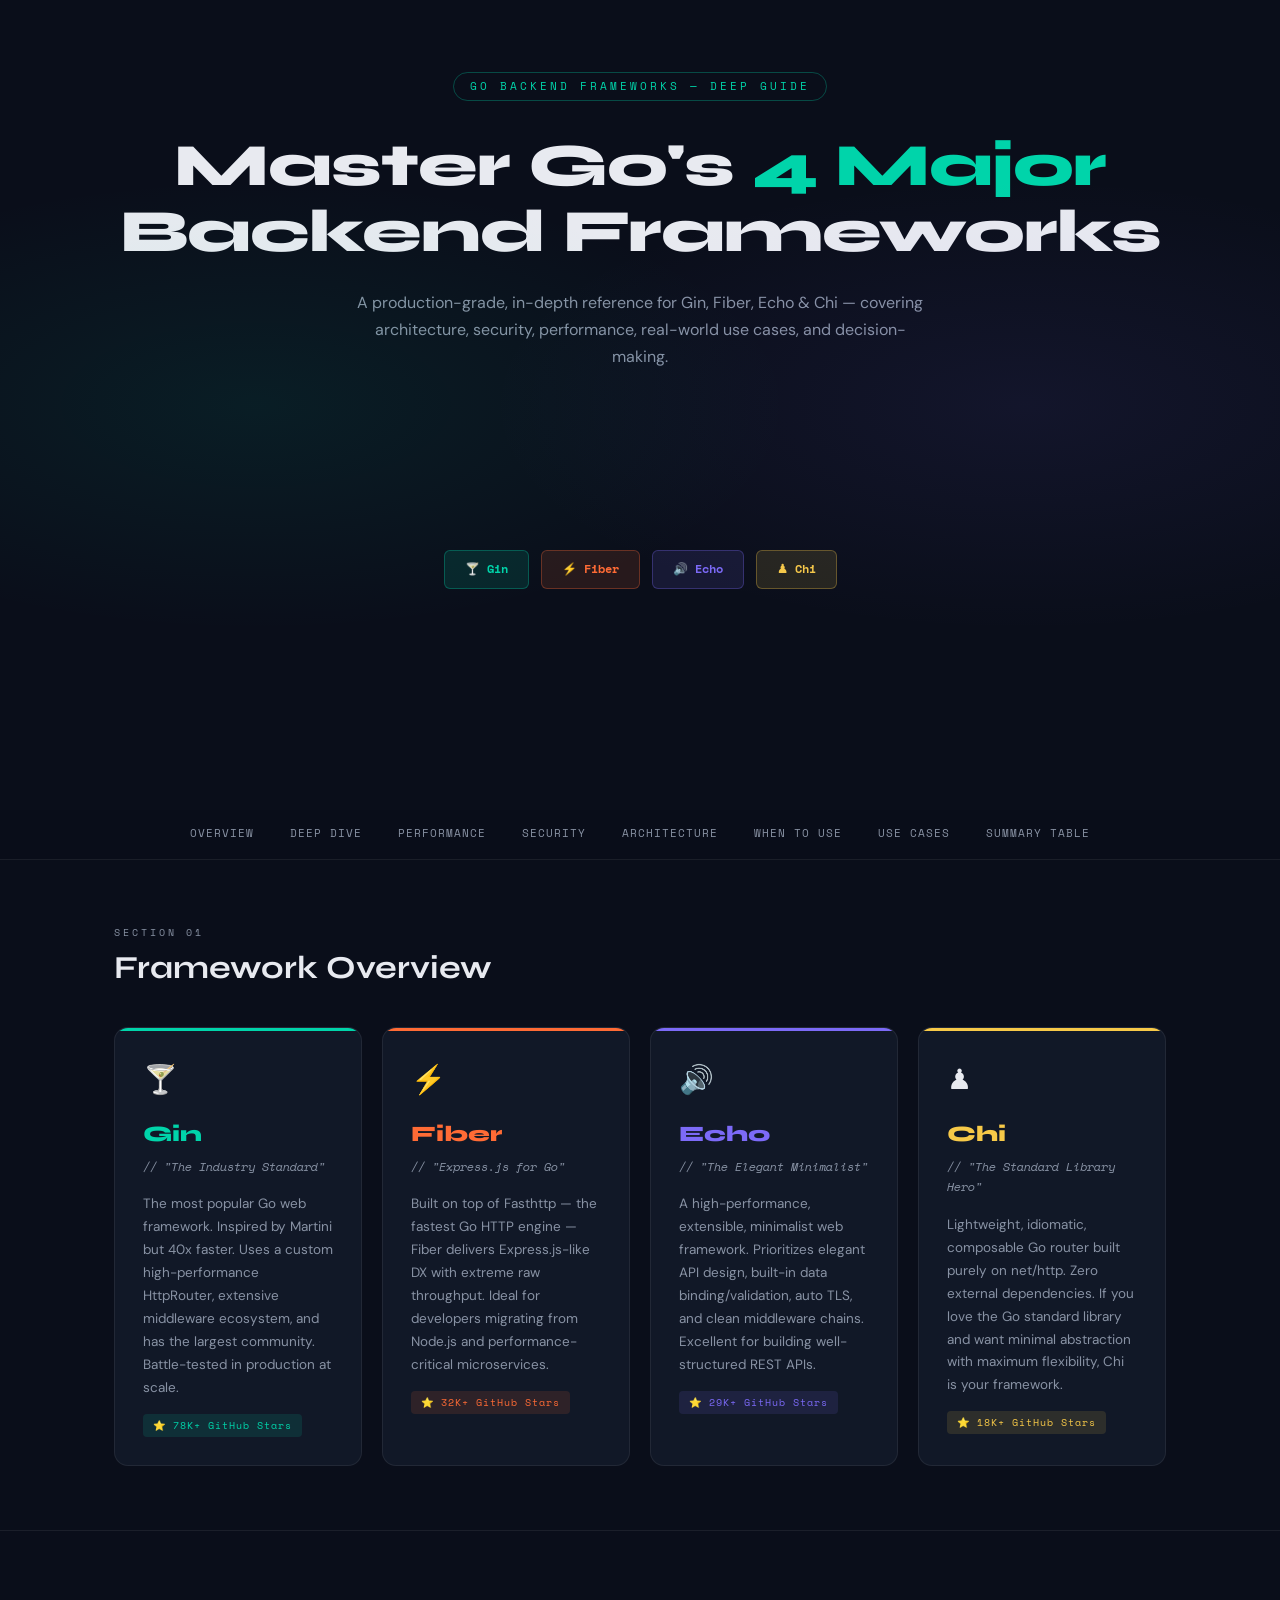
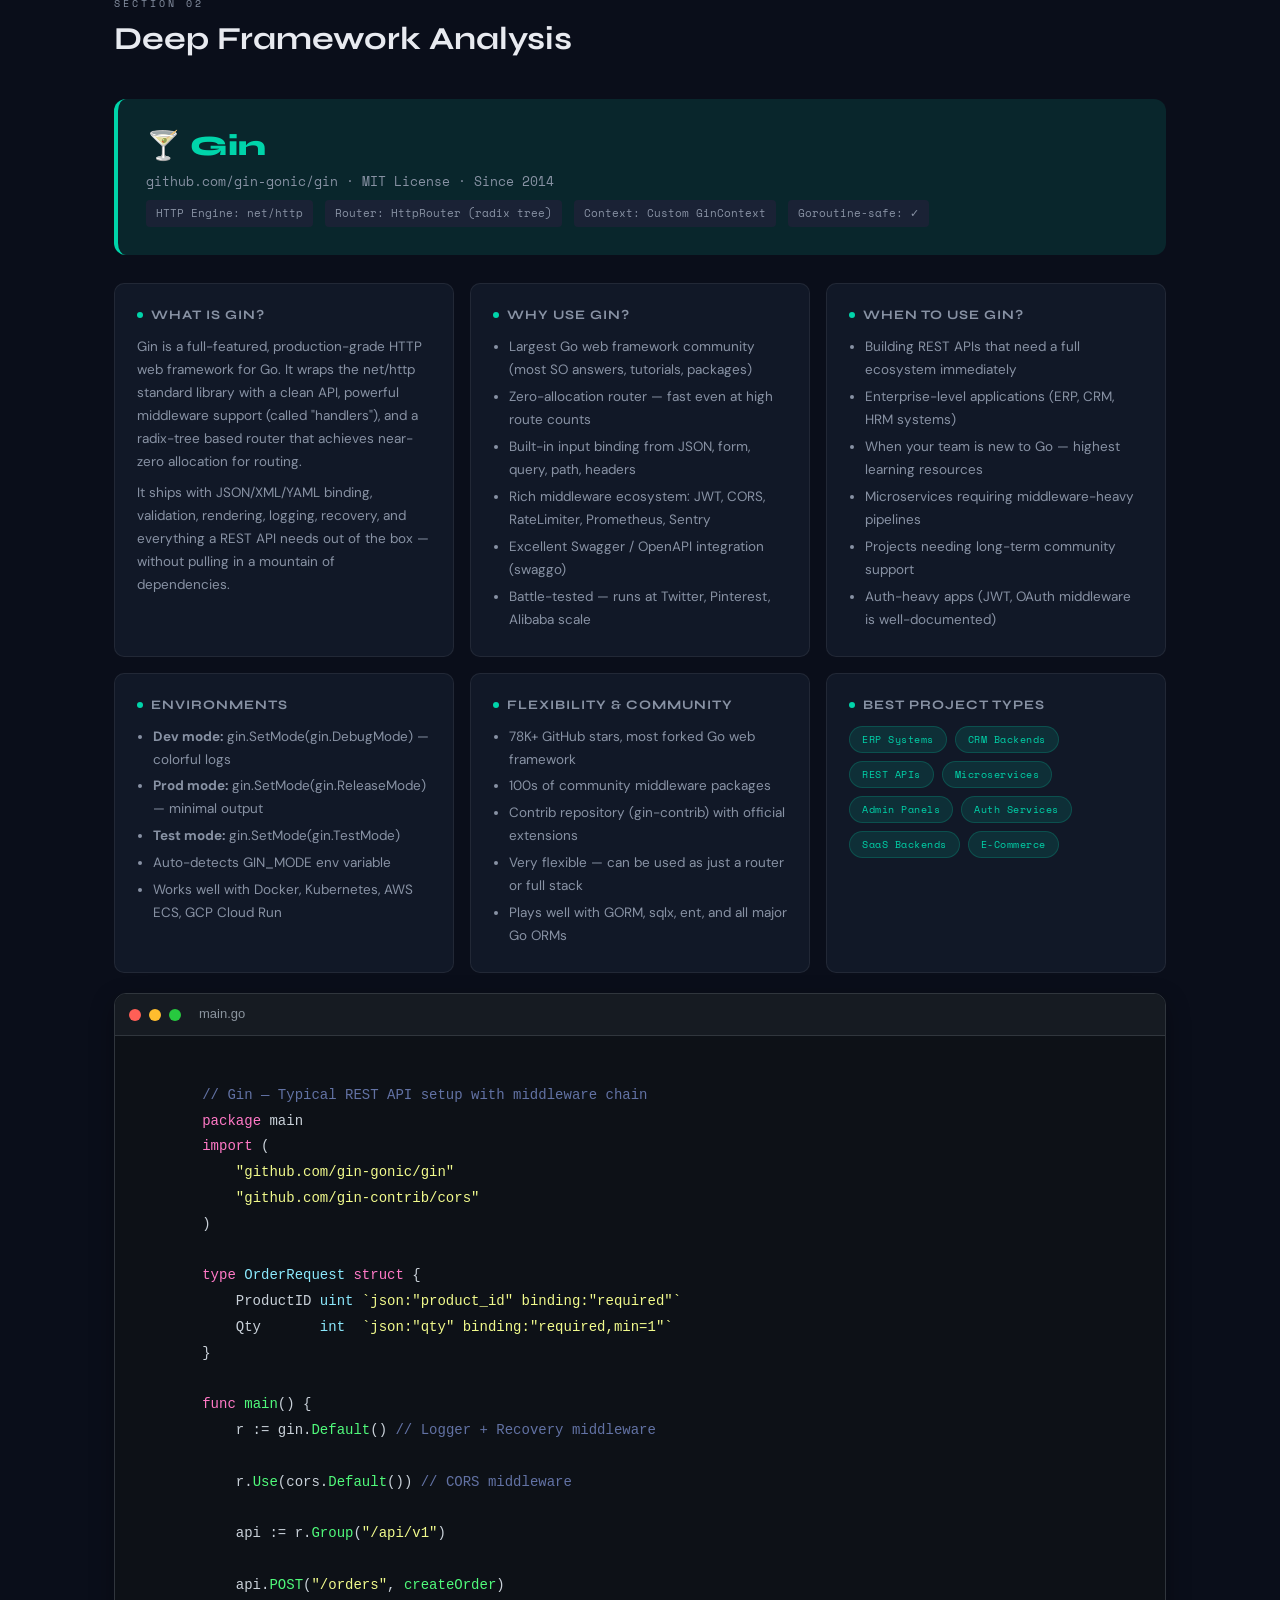
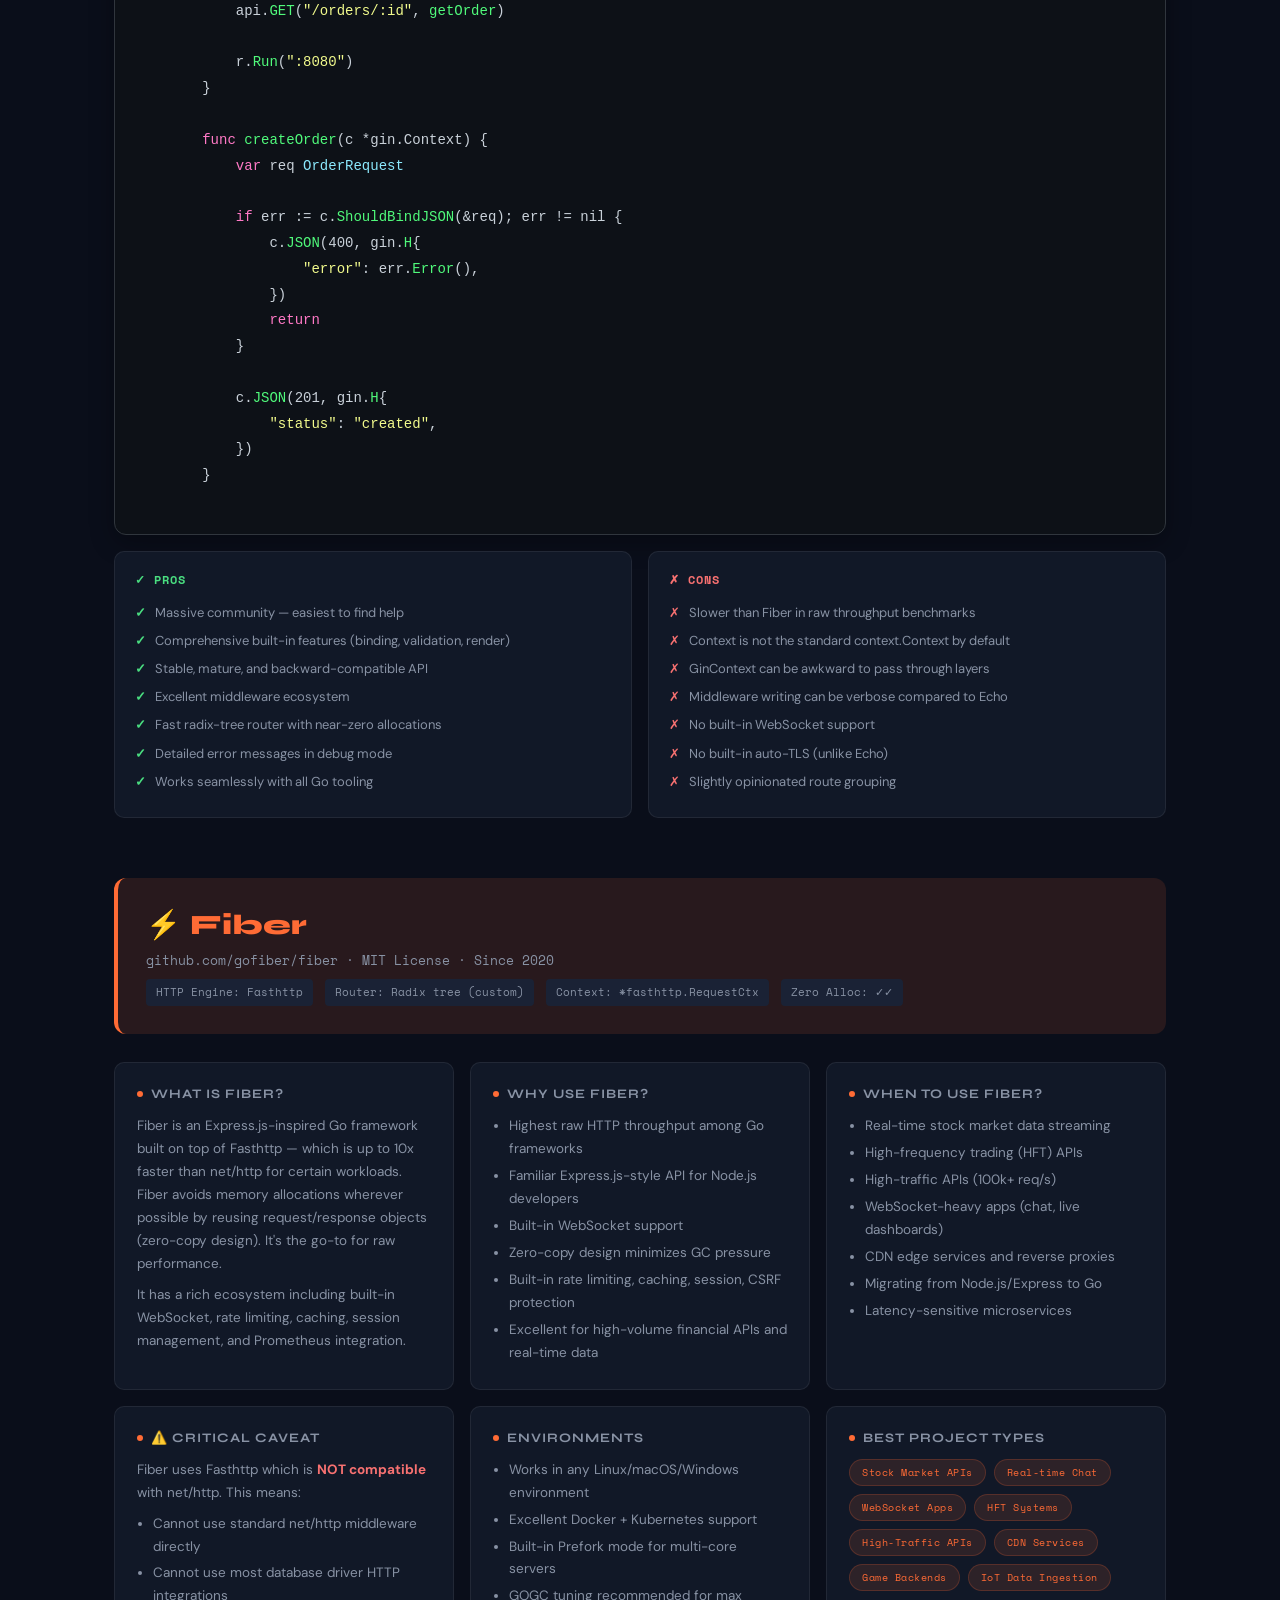
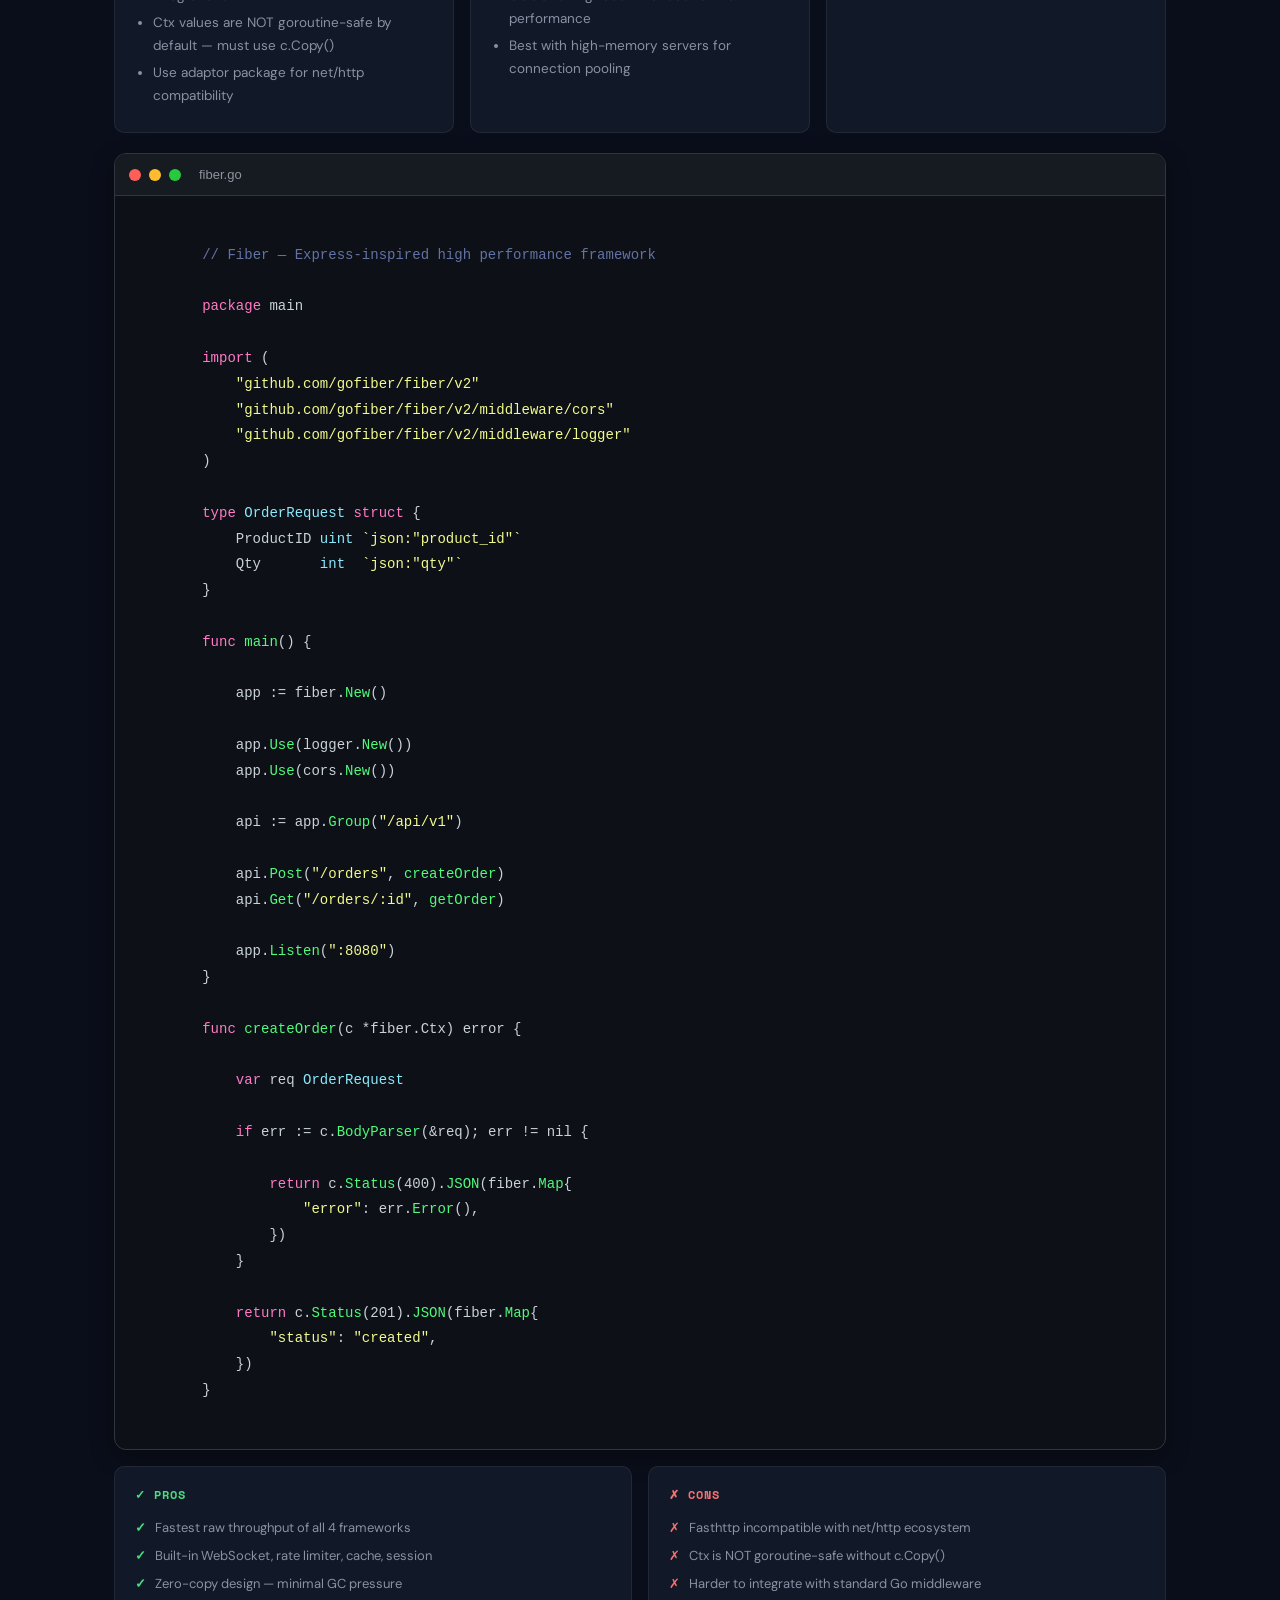
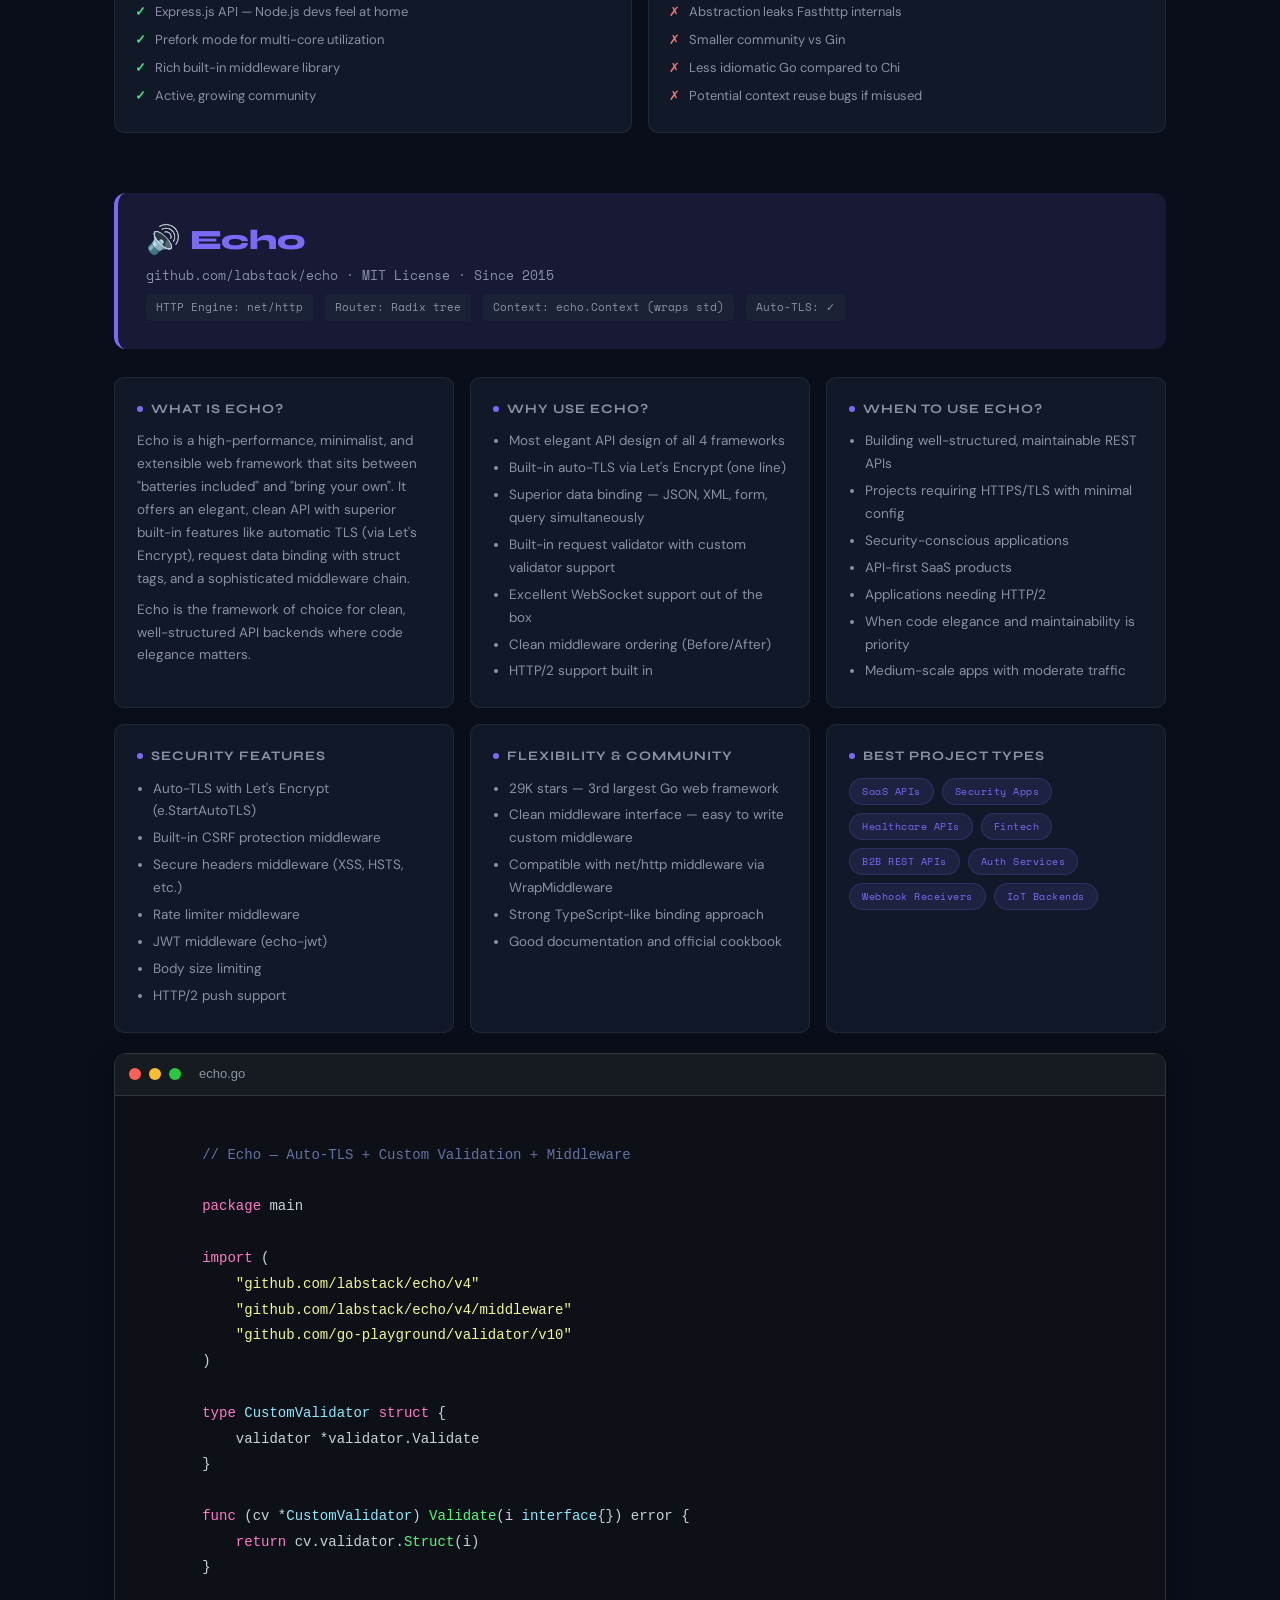
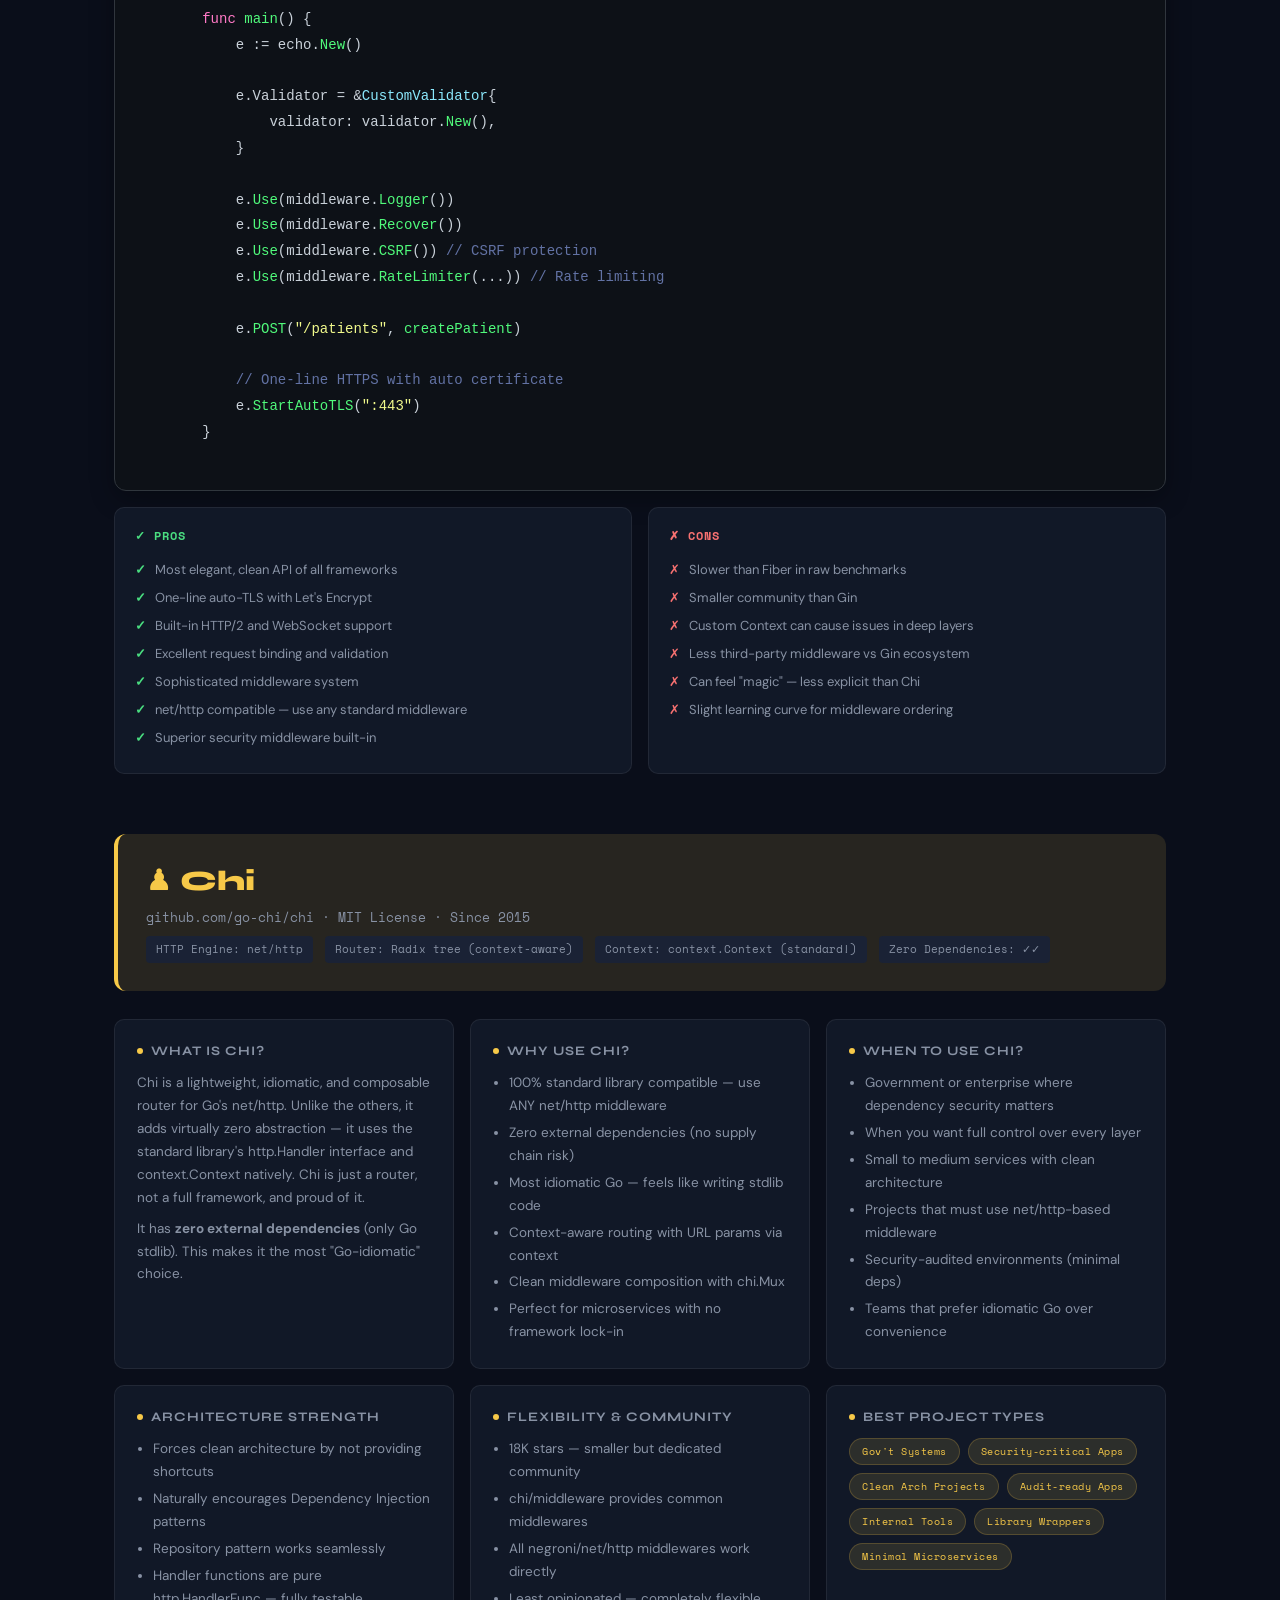
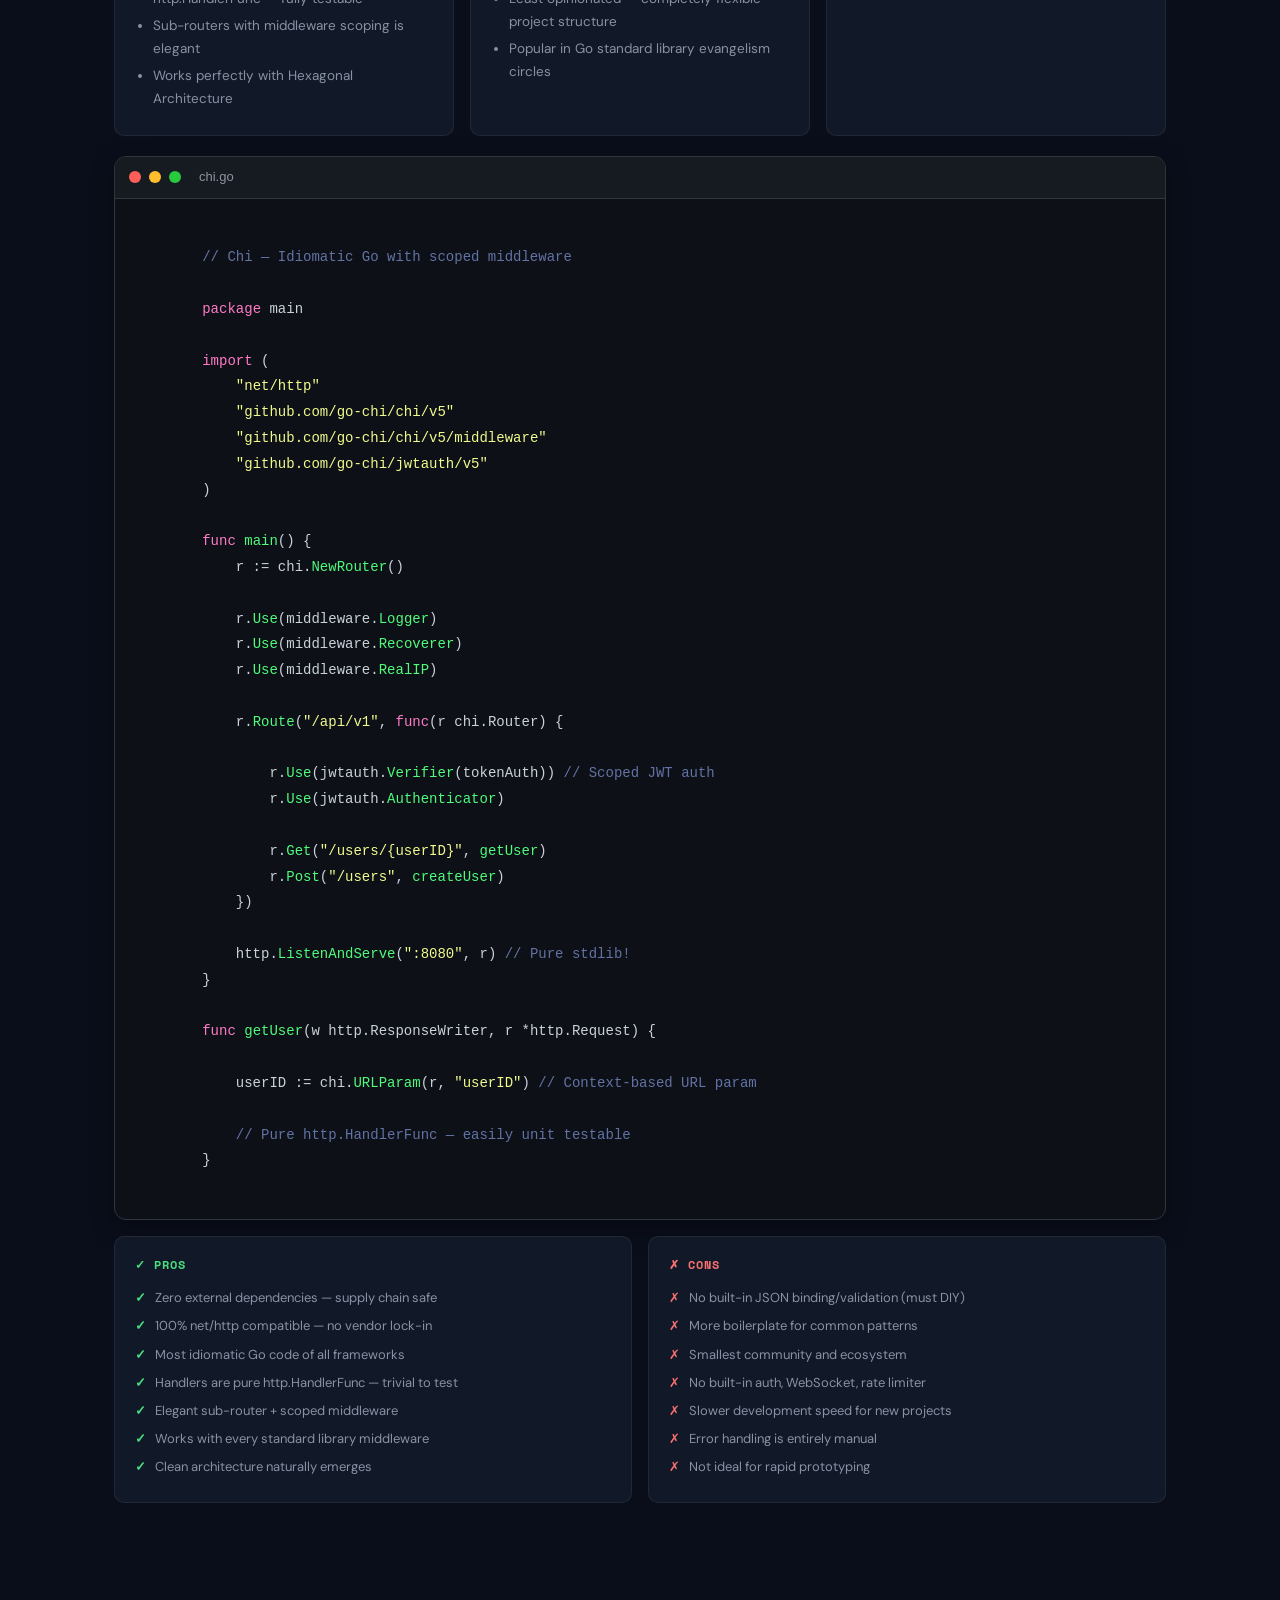
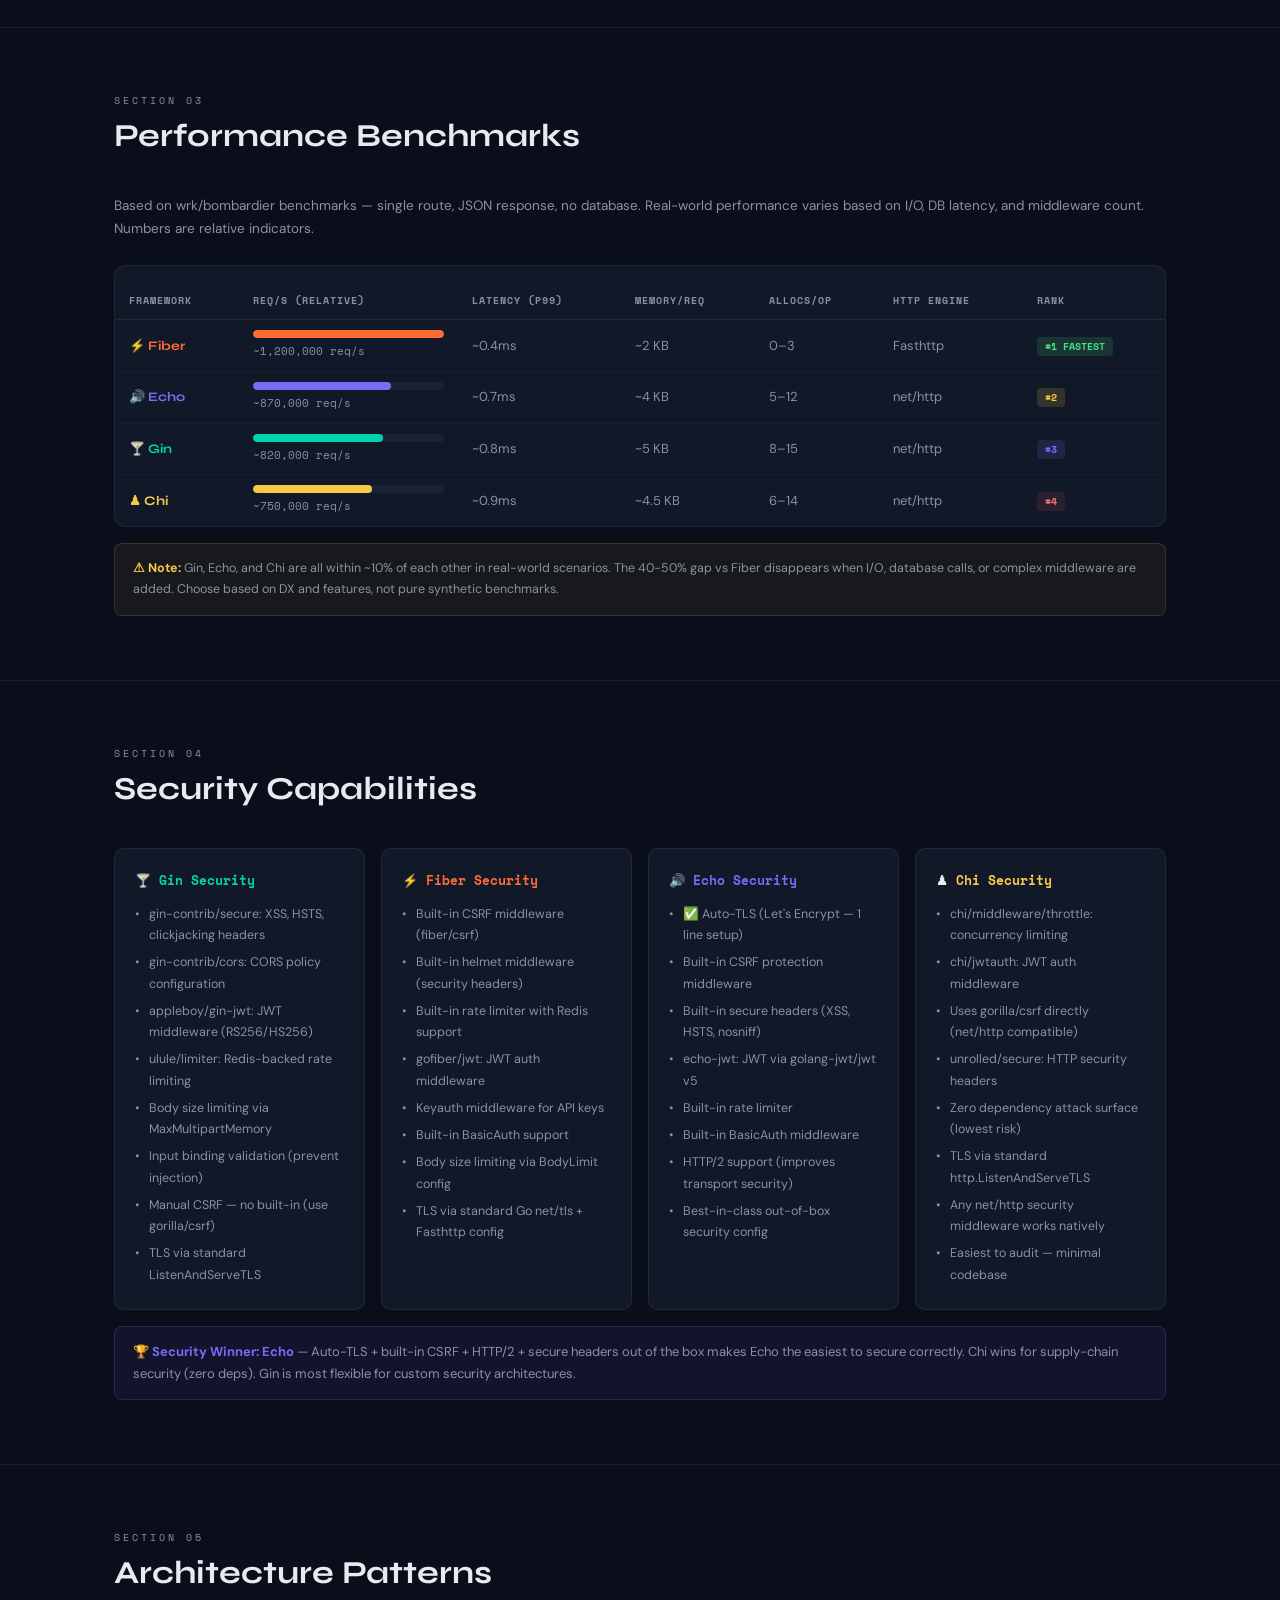
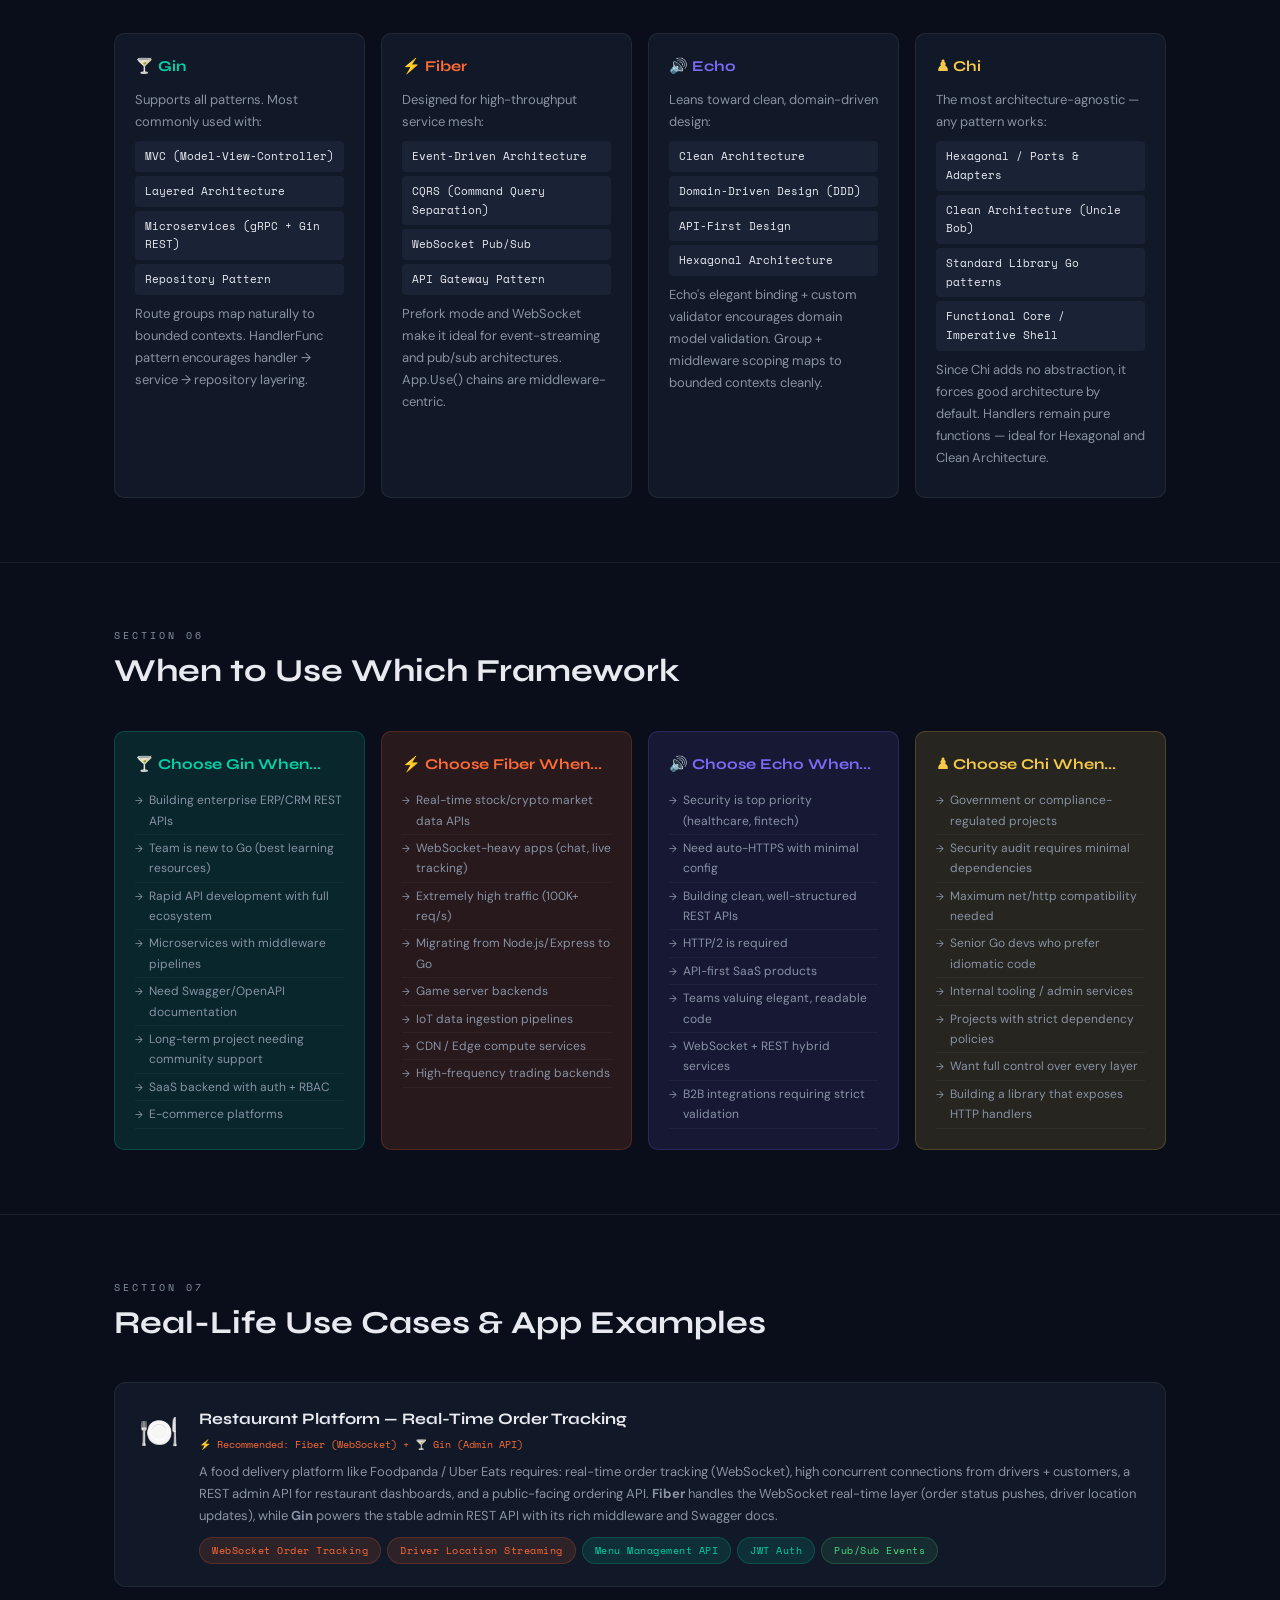
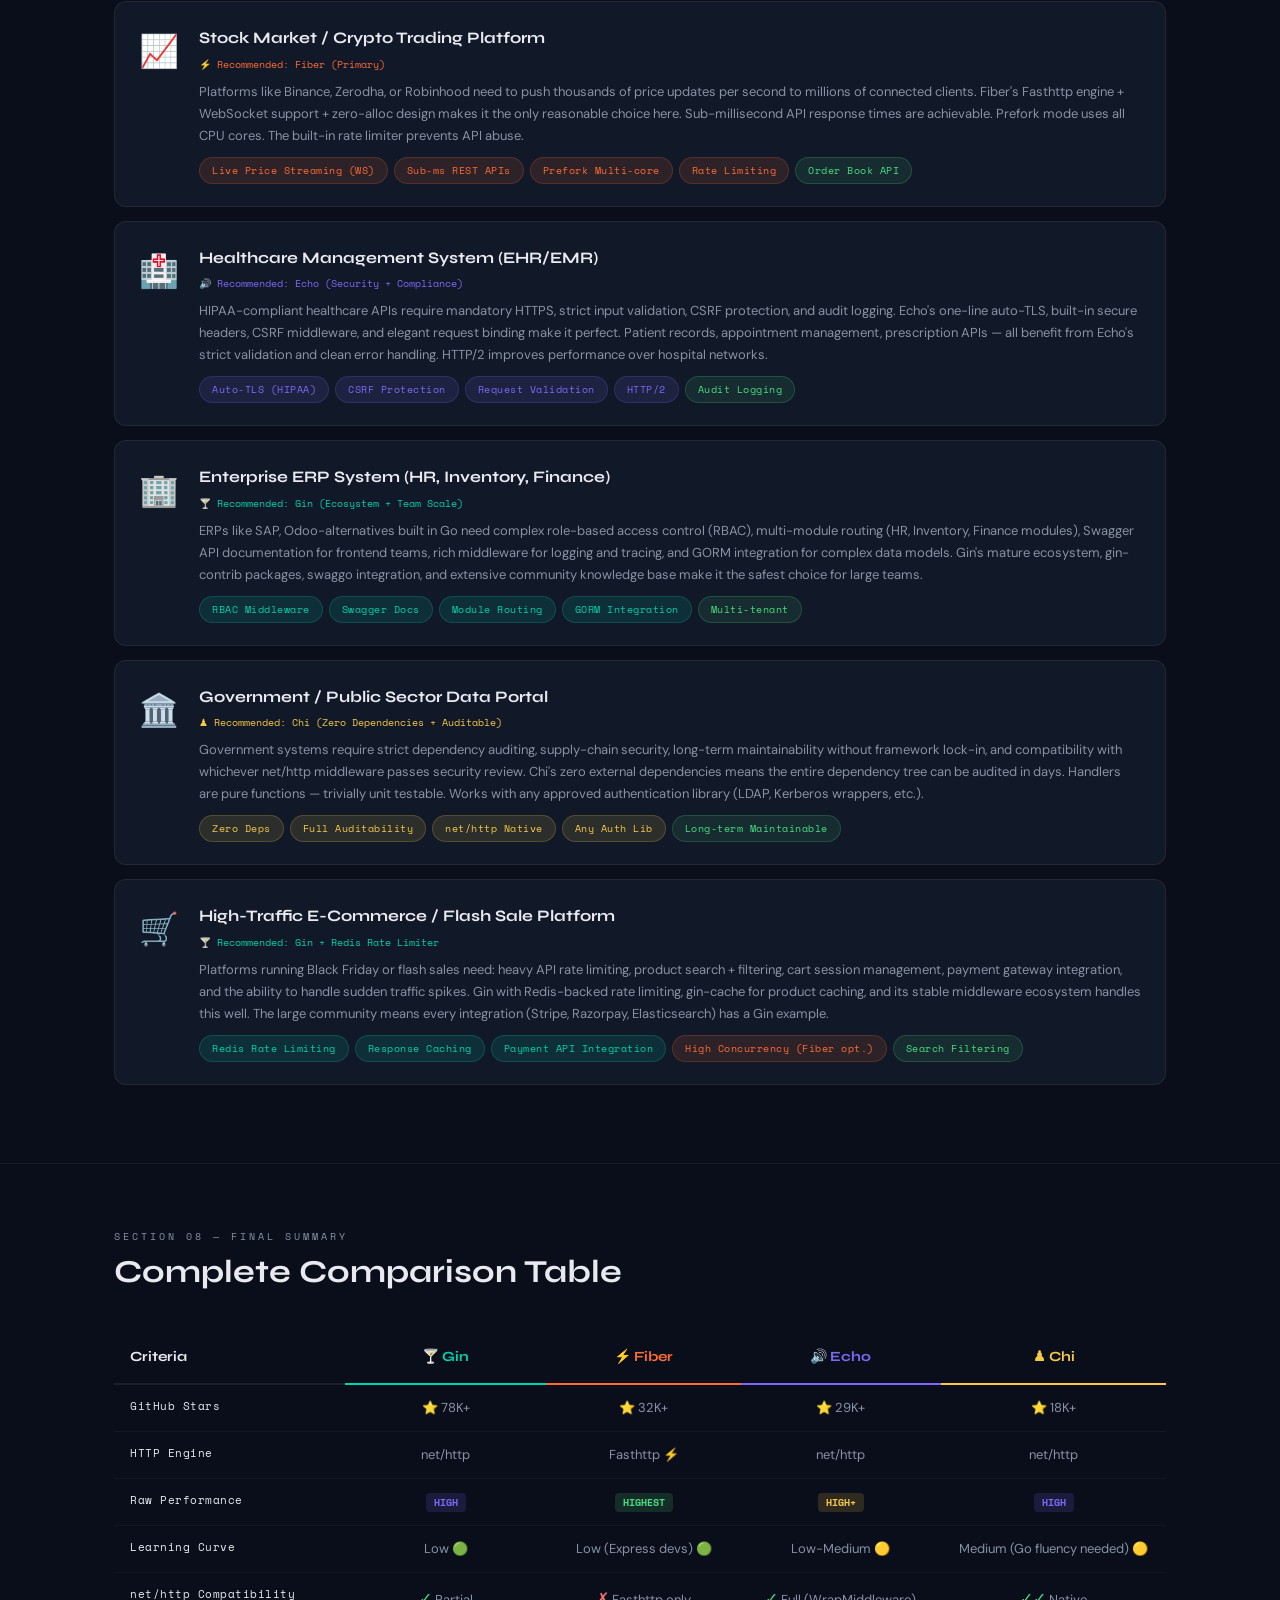
==== index.html @ 68e36060 "Go Backend Framework Comparesion Docs" ====
<!DOCTYPE html>
<html lang="en">

<head>
  <meta charset="UTF-8">
  <meta name="viewport" content="width=device-width, initial-scale=1.0">
  <title>Go Backend Frameworks — Deep Guide</title>
  <link
    href="https://fonts.googleapis.com/css2?family=Space+Mono:wght@400;700&family=Syne:wght@400;600;700;800&family=DM+Sans:wght@300;400;500&display=swap"
    rel="stylesheet">
  <link rel="stylesheet" href="style.css">
</head>

<body>

  <!-- HERO -->
  <div class="hero">
    <div class="hero-tag">Go Backend Frameworks — Deep Guide</div>
    <h1>Master Go's <span>4 Major</span><br>Backend Frameworks</h1>
    <p>A production-grade, in-depth reference for Gin, Fiber, Echo & Chi — covering architecture, security, performance,
      real-world use cases, and decision-making.</p>
    <div class="fw-pills">
      <div class="pill gin">🍸 Gin</div>
      <div class="pill fiber">⚡ Fiber</div>
      <div class="pill echo">🔊 Echo</div>
      <div class="pill chi">♟ Chi</div>
    </div>
  </div>

  <!-- NAV -->
  <nav>
    <a href="#overview">Overview</a>
    <a href="#deep">Deep Dive</a>
    <a href="#performance">Performance</a>
    <a href="#security">Security</a>
    <a href="#architecture">Architecture</a>
    <a href="#when">When to Use</a>
    <a href="#usecases">Use Cases</a>
    <a href="#summary">Summary Table</a>
  </nav>

  <!-- OVERVIEW -->
  <section id="overview">
    <div class="container">
      <div class="section-label">Section 01</div>
      <div class="section-title">Framework Overview</div>
      <div class="fw-grid">

        <div class="fw-card gin">
          <span class="fw-icon">🍸</span>
          <div class="fw-name gin">Gin</div>
          <div class="fw-tagline">// "The Industry Standard"</div>
          <p class="fw-desc">The most popular Go web framework. Inspired by Martini but 40x faster. Uses a custom
            high-performance HttpRouter, extensive middleware ecosystem, and has the largest community. Battle-tested in
            production at scale.</p>
          <span class="fw-badge gin">⭐ 78K+ GitHub Stars</span>
        </div>

        <div class="fw-card fiber">
          <span class="fw-icon">⚡</span>
          <div class="fw-name fiber">Fiber</div>
          <div class="fw-tagline">// "Express.js for Go"</div>
          <p class="fw-desc">Built on top of Fasthttp — the fastest Go HTTP engine — Fiber delivers Express.js-like DX
            with extreme raw throughput. Ideal for developers migrating from Node.js and performance-critical
            microservices.</p>
          <span class="fw-badge fiber">⭐ 32K+ GitHub Stars</span>
        </div>

        <div class="fw-card echo">
          <span class="fw-icon">🔊</span>
          <div class="fw-name echo">Echo</div>
          <div class="fw-tagline">// "The Elegant Minimalist"</div>
          <p class="fw-desc">A high-performance, extensible, minimalist web framework. Prioritizes elegant API design,
            built-in data binding/validation, auto TLS, and clean middleware chains. Excellent for building
            well-structured REST APIs.</p>
          <span class="fw-badge echo">⭐ 29K+ GitHub Stars</span>
        </div>

        <div class="fw-card chi">
          <span class="fw-icon">♟</span>
          <div class="fw-name chi">Chi</div>
          <div class="fw-tagline">// "The Standard Library Hero"</div>
          <p class="fw-desc">Lightweight, idiomatic, composable Go router built purely on net/http. Zero external
            dependencies. If you love the Go standard library and want minimal abstraction with maximum flexibility, Chi
            is your framework.</p>
          <span class="fw-badge chi">⭐ 18K+ GitHub Stars</span>
        </div>

      </div>
    </div>
  </section>

  <!-- DEEP DIVE -->
  <section id="deep">
    <div class="container">
      <div class="section-label">Section 02</div>
      <div class="section-title">Deep Framework Analysis</div>

      <!-- GIN -->
      <div class="deep-dive">
        <div class="deep-header gin">
          <div>
            <div class="deep-header-name gin">🍸 Gin</div>
            <div class="deep-header-sub">github.com/gin-gonic/gin · MIT License · Since 2014</div>
            <div class="stat-row" style="margin-top:8px">
              <span class="stat">HTTP Engine: net/http</span>
              <span class="stat">Router: HttpRouter (radix tree)</span>
              <span class="stat">Context: Custom GinContext</span>
              <span class="stat">Goroutine-safe: ✓</span>
            </div>
          </div>
        </div>
        <div class="info-grid">
          <div class="info-block">
            <h4><span class="dot gin"></span> What is Gin?</h4>
            <p>Gin is a full-featured, production-grade HTTP web framework for Go. It wraps the net/http standard
              library with a clean API, powerful middleware support (called "handlers"), and a radix-tree based router
              that achieves near-zero allocation for routing.</p>
            <p style="margin-top:8px">It ships with JSON/XML/YAML binding, validation, rendering, logging, recovery, and
              everything a REST API needs out of the box — without pulling in a mountain of dependencies.</p>
          </div>
          <div class="info-block">
            <h4><span class="dot gin"></span> Why Use Gin?</h4>
            <ul>
              <li>Largest Go web framework community (most SO answers, tutorials, packages)</li>
              <li>Zero-allocation router — fast even at high route counts</li>
              <li>Built-in input binding from JSON, form, query, path, headers</li>
              <li>Rich middleware ecosystem: JWT, CORS, RateLimiter, Prometheus, Sentry</li>
              <li>Excellent Swagger / OpenAPI integration (swaggo)</li>
              <li>Battle-tested — runs at Twitter, Pinterest, Alibaba scale</li>
            </ul>
          </div>
          <div class="info-block">
            <h4><span class="dot gin"></span> When to Use Gin?</h4>
            <ul>
              <li>Building REST APIs that need a full ecosystem immediately</li>
              <li>Enterprise-level applications (ERP, CRM, HRM systems)</li>
              <li>When your team is new to Go — highest learning resources</li>
              <li>Microservices requiring middleware-heavy pipelines</li>
              <li>Projects needing long-term community support</li>
              <li>Auth-heavy apps (JWT, OAuth middleware is well-documented)</li>
            </ul>
          </div>
          <div class="info-block">
            <h4><span class="dot gin"></span> Environments</h4>
            <ul>
              <li><strong>Dev mode:</strong> gin.SetMode(gin.DebugMode) — colorful logs</li>
              <li><strong>Prod mode:</strong> gin.SetMode(gin.ReleaseMode) — minimal output</li>
              <li><strong>Test mode:</strong> gin.SetMode(gin.TestMode)</li>
              <li>Auto-detects GIN_MODE env variable</li>
              <li>Works well with Docker, Kubernetes, AWS ECS, GCP Cloud Run</li>
            </ul>
          </div>
          <div class="info-block">
            <h4><span class="dot gin"></span> Flexibility & Community</h4>
            <ul>
              <li>78K+ GitHub stars, most forked Go web framework</li>
              <li>100s of community middleware packages</li>
              <li>Contrib repository (gin-contrib) with official extensions</li>
              <li>Very flexible — can be used as just a router or full stack</li>
              <li>Plays well with GORM, sqlx, ent, and all major Go ORMs</li>
            </ul>
          </div>
          <div class="info-block">
            <h4><span class="dot gin"></span> Best Project Types</h4>
            <div class="tags">
              <span class="tag gin-t">ERP Systems</span>
              <span class="tag gin-t">CRM Backends</span>
              <span class="tag gin-t">REST APIs</span>
              <span class="tag gin-t">Microservices</span>
              <span class="tag gin-t">Admin Panels</span>
              <span class="tag gin-t">Auth Services</span>
              <span class="tag gin-t">SaaS Backends</span>
              <span class="tag gin-t">E-Commerce</span>
            </div>
          </div>
        </div>
        <div class="code-editor">
          <div class="editor-header">
            <span class="dot red"></span>
            <span class="dot yellow"></span>
            <span class="dot green"></span>
            <span class="title">main.go</span>
          </div>

          <pre class="code-block"><code>
        <span class="cmt">// Gin — Typical REST API setup with middleware chain</span>
        <span class="kw">package</span> main
        <span class="kw">import</span> (
            <span class="str">"github.com/gin-gonic/gin"</span>
            <span class="str">"github.com/gin-contrib/cors"</span>
        )
        
        <span class="kw">type</span> <span class="pkg">OrderRequest</span> <span class="kw">struct</span> {
            ProductID <span class="pkg">uint</span> <span class="str">`json:"product_id" binding:"required"`</span>
            Qty       <span class="pkg">int</span>  <span class="str">`json:"qty" binding:"required,min=1"`</span>
        }
        
        <span class="kw">func</span> <span class="fn">main</span>() {
            r := gin.<span class="fn">Default</span>() <span class="cmt">// Logger + Recovery middleware</span>
        
            r.<span class="fn">Use</span>(cors.<span class="fn">Default</span>()) <span class="cmt">// CORS middleware</span>
        
            api := r.<span class="fn">Group</span>(<span class="str">"/api/v1"</span>)
        
            api.<span class="fn">POST</span>(<span class="str">"/orders"</span>, <span class="fn">createOrder</span>)
            api.<span class="fn">GET</span>(<span class="str">"/orders/:id"</span>, <span class="fn">getOrder</span>)
        
            r.<span class="fn">Run</span>(<span class="str">":8080"</span>)
        }
        
        <span class="kw">func</span> <span class="fn">createOrder</span>(c *gin.Context) {
            <span class="kw">var</span> req <span class="pkg">OrderRequest</span>
        
            <span class="kw">if</span> err := c.<span class="fn">ShouldBindJSON</span>(&req); err != nil {
                c.<span class="fn">JSON</span>(400, gin.<span class="fn">H</span>{
                    <span class="str">"error"</span>: err.<span class="fn">Error</span>(),
                })
                <span class="kw">return</span>
            }
        
            c.<span class="fn">JSON</span>(201, gin.<span class="fn">H</span>{
                <span class="str">"status"</span>: <span class="str">"created"</span>,
            })
        }
          </code></pre>
        </div>
        <div class="pro-con-grid">
          <div class="pro-list">
            <h4>✓ PROS</h4>
            <ul>
              <li>Massive community — easiest to find help</li>
              <li>Comprehensive built-in features (binding, validation, render)</li>
              <li>Stable, mature, and backward-compatible API</li>
              <li>Excellent middleware ecosystem</li>
              <li>Fast radix-tree router with near-zero allocations</li>
              <li>Detailed error messages in debug mode</li>
              <li>Works seamlessly with all Go tooling</li>
            </ul>
          </div>
          <div class="con-list">
            <h4>✗ CONS</h4>
            <ul>
              <li>Slower than Fiber in raw throughput benchmarks</li>
              <li>Context is not the standard context.Context by default</li>
              <li>GinContext can be awkward to pass through layers</li>
              <li>Middleware writing can be verbose compared to Echo</li>
              <li>No built-in WebSocket support</li>
              <li>No built-in auto-TLS (unlike Echo)</li>
              <li>Slightly opinionated route grouping</li>
            </ul>
          </div>
        </div>
      </div>

      <!-- FIBER -->
      <div class="deep-dive">
        <div class="deep-header fiber">
          <div>
            <div class="deep-header-name fiber">⚡ Fiber</div>
            <div class="deep-header-sub">github.com/gofiber/fiber · MIT License · Since 2020</div>
            <div class="stat-row" style="margin-top:8px">
              <span class="stat">HTTP Engine: Fasthttp</span>
              <span class="stat">Router: Radix tree (custom)</span>
              <span class="stat">Context: *fasthttp.RequestCtx</span>
              <span class="stat">Zero Alloc: ✓✓</span>
            </div>
          </div>
        </div>
        <div class="info-grid">
          <div class="info-block">
            <h4><span class="dot fiber"></span> What is Fiber?</h4>
            <p>Fiber is an Express.js-inspired Go framework built on top of Fasthttp — which is up to 10x faster than
              net/http for certain workloads. Fiber avoids memory allocations wherever possible by reusing
              request/response objects (zero-copy design). It's the go-to for raw performance.</p>
            <p style="margin-top:8px">It has a rich ecosystem including built-in WebSocket, rate limiting, caching,
              session management, and Prometheus integration.</p>
          </div>
          <div class="info-block">
            <h4><span class="dot fiber"></span> Why Use Fiber?</h4>
            <ul>
              <li>Highest raw HTTP throughput among Go frameworks</li>
              <li>Familiar Express.js-style API for Node.js developers</li>
              <li>Built-in WebSocket support</li>
              <li>Zero-copy design minimizes GC pressure</li>
              <li>Built-in rate limiting, caching, session, CSRF protection</li>
              <li>Excellent for high-volume financial APIs and real-time data</li>
            </ul>
          </div>
          <div class="info-block">
            <h4><span class="dot fiber"></span> When to Use Fiber?</h4>
            <ul>
              <li>Real-time stock market data streaming</li>
              <li>High-frequency trading (HFT) APIs</li>
              <li>High-traffic APIs (100k+ req/s)</li>
              <li>WebSocket-heavy apps (chat, live dashboards)</li>
              <li>CDN edge services and reverse proxies</li>
              <li>Migrating from Node.js/Express to Go</li>
              <li>Latency-sensitive microservices</li>
            </ul>
          </div>
          <div class="info-block">
            <h4><span class="dot fiber"></span> ⚠️ Critical Caveat</h4>
            <p>Fiber uses Fasthttp which is <strong style="color:var(--con)">NOT compatible</strong> with net/http. This
              means:</p>
            <ul style="margin-top:8px">
              <li>Cannot use standard net/http middleware directly</li>
              <li>Cannot use most database driver HTTP integrations</li>
              <li>Ctx values are NOT goroutine-safe by default — must use c.Copy()</li>
              <li>Use adaptor package for net/http compatibility</li>
            </ul>
          </div>
          <div class="info-block">
            <h4><span class="dot fiber"></span> Environments</h4>
            <ul>
              <li>Works in any Linux/macOS/Windows environment</li>
              <li>Excellent Docker + Kubernetes support</li>
              <li>Built-in Prefork mode for multi-core servers</li>
              <li>GOGC tuning recommended for max performance</li>
              <li>Best with high-memory servers for connection pooling</li>
            </ul>
          </div>
          <div class="info-block">
            <h4><span class="dot fiber"></span> Best Project Types</h4>
            <div class="tags">
              <span class="tag fiber-t">Stock Market APIs</span>
              <span class="tag fiber-t">Real-time Chat</span>
              <span class="tag fiber-t">WebSocket Apps</span>
              <span class="tag fiber-t">HFT Systems</span>
              <span class="tag fiber-t">High-Traffic APIs</span>
              <span class="tag fiber-t">CDN Services</span>
              <span class="tag fiber-t">Game Backends</span>
              <span class="tag fiber-t">IoT Data Ingestion</span>
            </div>
          </div>
        </div>
        <div class="code-editor">
          <div class="editor-header">
            <span class="dot red"></span>
            <span class="dot yellow"></span>
            <span class="dot green"></span>
            <span class="title">fiber.go</span>
          </div>

          <pre class="code-block"><code>
        <span class="cmt">// Fiber — Express-inspired high performance framework</span>
        
        <span class="kw">package</span> main
        
        <span class="kw">import</span> (
            <span class="str">"github.com/gofiber/fiber/v2"</span>
            <span class="str">"github.com/gofiber/fiber/v2/middleware/cors"</span>
            <span class="str">"github.com/gofiber/fiber/v2/middleware/logger"</span>
        )
        
        <span class="kw">type</span> <span class="pkg">OrderRequest</span> <span class="kw">struct</span> {
            ProductID <span class="pkg">uint</span> <span class="str">`json:"product_id"`</span>
            Qty       <span class="pkg">int</span>  <span class="str">`json:"qty"`</span>
        }
        
        <span class="kw">func</span> <span class="fn">main</span>() {
        
            app := fiber.<span class="fn">New</span>()
        
            app.<span class="fn">Use</span>(logger.<span class="fn">New</span>())
            app.<span class="fn">Use</span>(cors.<span class="fn">New</span>())
        
            api := app.<span class="fn">Group</span>(<span class="str">"/api/v1"</span>)
        
            api.<span class="fn">Post</span>(<span class="str">"/orders"</span>, <span class="fn">createOrder</span>)
            api.<span class="fn">Get</span>(<span class="str">"/orders/:id"</span>, <span class="fn">getOrder</span>)
        
            app.<span class="fn">Listen</span>(<span class="str">":8080"</span>)
        }
        
        <span class="kw">func</span> <span class="fn">createOrder</span>(c *fiber.Ctx) error {
        
            <span class="kw">var</span> req <span class="pkg">OrderRequest</span>
        
            <span class="kw">if</span> err := c.<span class="fn">BodyParser</span>(&req); err != nil {
        
                <span class="kw">return</span> c.<span class="fn">Status</span>(400).<span class="fn">JSON</span>(fiber.<span class="fn">Map</span>{
                    <span class="str">"error"</span>: err.<span class="fn">Error</span>(),
                })
            }
        
            <span class="kw">return</span> c.<span class="fn">Status</span>(201).<span class="fn">JSON</span>(fiber.<span class="fn">Map</span>{
                <span class="str">"status"</span>: <span class="str">"created"</span>,
            })
        }
          </code></pre>
        </div>

        <div class="pro-con-grid">
          <div class="pro-list">
            <h4>✓ PROS</h4>
            <ul>
              <li>Fastest raw throughput of all 4 frameworks</li>
              <li>Built-in WebSocket, rate limiter, cache, session</li>
              <li>Zero-copy design — minimal GC pressure</li>
              <li>Express.js API — Node.js devs feel at home</li>
              <li>Prefork mode for multi-core utilization</li>
              <li>Rich built-in middleware library</li>
              <li>Active, growing community</li>
            </ul>
          </div>
          <div class="con-list">
            <h4>✗ CONS</h4>
            <ul>
              <li>Fasthttp incompatible with net/http ecosystem</li>
              <li>Ctx is NOT goroutine-safe without c.Copy()</li>
              <li>Harder to integrate with standard Go middleware</li>
              <li>Abstraction leaks Fasthttp internals</li>
              <li>Smaller community vs Gin</li>
              <li>Less idiomatic Go compared to Chi</li>
              <li>Potential context reuse bugs if misused</li>
            </ul>
          </div>
        </div>
      </div>

      <!-- ECHO -->
      <div class="deep-dive">
        <div class="deep-header echo">
          <div>
            <div class="deep-header-name echo">🔊 Echo</div>
            <div class="deep-header-sub">github.com/labstack/echo · MIT License · Since 2015</div>
            <div class="stat-row" style="margin-top:8px">
              <span class="stat">HTTP Engine: net/http</span>
              <span class="stat">Router: Radix tree</span>
              <span class="stat">Context: echo.Context (wraps std)</span>
              <span class="stat">Auto-TLS: ✓</span>
            </div>
          </div>
        </div>
        <div class="info-grid">
          <div class="info-block">
            <h4><span class="dot echo"></span> What is Echo?</h4>
            <p>Echo is a high-performance, minimalist, and extensible web framework that sits between "batteries
              included" and "bring your own". It offers an elegant, clean API with superior built-in features like
              automatic TLS (via Let's Encrypt), request data binding with struct tags, and a sophisticated middleware
              chain.</p>
            <p style="margin-top:8px">Echo is the framework of choice for clean, well-structured API backends where code
              elegance matters.</p>
          </div>
          <div class="info-block">
            <h4><span class="dot echo"></span> Why Use Echo?</h4>
            <ul>
              <li>Most elegant API design of all 4 frameworks</li>
              <li>Built-in auto-TLS via Let's Encrypt (one line)</li>
              <li>Superior data binding — JSON, XML, form, query simultaneously</li>
              <li>Built-in request validator with custom validator support</li>
              <li>Excellent WebSocket support out of the box</li>
              <li>Clean middleware ordering (Before/After)</li>
              <li>HTTP/2 support built in</li>
            </ul>
          </div>
          <div class="info-block">
            <h4><span class="dot echo"></span> When to Use Echo?</h4>
            <ul>
              <li>Building well-structured, maintainable REST APIs</li>
              <li>Projects requiring HTTPS/TLS with minimal config</li>
              <li>Security-conscious applications</li>
              <li>API-first SaaS products</li>
              <li>Applications needing HTTP/2</li>
              <li>When code elegance and maintainability is priority</li>
              <li>Medium-scale apps with moderate traffic</li>
            </ul>
          </div>
          <div class="info-block">
            <h4><span class="dot echo"></span> Security Features</h4>
            <ul>
              <li>Auto-TLS with Let's Encrypt (e.StartAutoTLS)</li>
              <li>Built-in CSRF protection middleware</li>
              <li>Secure headers middleware (XSS, HSTS, etc.)</li>
              <li>Rate limiter middleware</li>
              <li>JWT middleware (echo-jwt)</li>
              <li>Body size limiting</li>
              <li>HTTP/2 push support</li>
            </ul>
          </div>
          <div class="info-block">
            <h4><span class="dot echo"></span> Flexibility & Community</h4>
            <ul>
              <li>29K stars — 3rd largest Go web framework</li>
              <li>Clean middleware interface — easy to write custom middleware</li>
              <li>Compatible with net/http middleware via WrapMiddleware</li>
              <li>Strong TypeScript-like binding approach</li>
              <li>Good documentation and official cookbook</li>
            </ul>
          </div>
          <div class="info-block">
            <h4><span class="dot echo"></span> Best Project Types</h4>
            <div class="tags">
              <span class="tag echo-t">SaaS APIs</span>
              <span class="tag echo-t">Security Apps</span>
              <span class="tag echo-t">Healthcare APIs</span>
              <span class="tag echo-t">Fintech</span>
              <span class="tag echo-t">B2B REST APIs</span>
              <span class="tag echo-t">Auth Services</span>
              <span class="tag echo-t">Webhook Receivers</span>
              <span class="tag echo-t">IoT Backends</span>
            </div>
          </div>
        </div>
        <div class="code-editor">
          <div class="editor-header">
            <span class="dot red"></span>
            <span class="dot yellow"></span>
            <span class="dot green"></span>
            <span class="title">echo.go</span>
          </div>

          <pre class="code-block"><code>
        <span class="cmt">// Echo — Auto-TLS + Custom Validation + Middleware</span>
        
        <span class="kw">package</span> main
        
        <span class="kw">import</span> (
            <span class="str">"github.com/labstack/echo/v4"</span>
            <span class="str">"github.com/labstack/echo/v4/middleware"</span>
            <span class="str">"github.com/go-playground/validator/v10"</span>
        )
        
        <span class="kw">type</span> <span class="pkg">CustomValidator</span> <span class="kw">struct</span> {
            validator *validator.Validate
        }
        
        <span class="kw">func</span> (cv *<span class="pkg">CustomValidator</span>) <span class="fn">Validate</span>(i <span class="pkg">interface</span>{}) error {
            <span class="kw">return</span> cv.validator.<span class="fn">Struct</span>(i)
        }
        
        <span class="kw">func</span> <span class="fn">main</span>() {
            e := echo.<span class="fn">New</span>()
        
            e.Validator = &<span class="pkg">CustomValidator</span>{
                validator: validator.<span class="fn">New</span>(),
            }
        
            e.<span class="fn">Use</span>(middleware.<span class="fn">Logger</span>())
            e.<span class="fn">Use</span>(middleware.<span class="fn">Recover</span>())
            e.<span class="fn">Use</span>(middleware.<span class="fn">CSRF</span>()) <span class="cmt">// CSRF protection</span>
            e.<span class="fn">Use</span>(middleware.<span class="fn">RateLimiter</span>(...)) <span class="cmt">// Rate limiting</span>
        
            e.<span class="fn">POST</span>(<span class="str">"/patients"</span>, <span class="fn">createPatient</span>)
        
            <span class="cmt">// One-line HTTPS with auto certificate</span>
            e.<span class="fn">StartAutoTLS</span>(<span class="str">":443"</span>)
        }
          </code></pre>
        </div>
        <div class="pro-con-grid">
          <div class="pro-list">
            <h4>✓ PROS</h4>
            <ul>
              <li>Most elegant, clean API of all frameworks</li>
              <li>One-line auto-TLS with Let's Encrypt</li>
              <li>Built-in HTTP/2 and WebSocket support</li>
              <li>Excellent request binding and validation</li>
              <li>Sophisticated middleware system</li>
              <li>net/http compatible — use any standard middleware</li>
              <li>Superior security middleware built-in</li>
            </ul>
          </div>
          <div class="con-list">
            <h4>✗ CONS</h4>
            <ul>
              <li>Slower than Fiber in raw benchmarks</li>
              <li>Smaller community than Gin</li>
              <li>Custom Context can cause issues in deep layers</li>
              <li>Less third-party middleware vs Gin ecosystem</li>
              <li>Can feel "magic" — less explicit than Chi</li>
              <li>Slight learning curve for middleware ordering</li>
            </ul>
          </div>
        </div>
      </div>

      <!-- CHI -->
      <div class="deep-dive">
        <div class="deep-header chi">
          <div>
            <div class="deep-header-name chi">♟ Chi</div>
            <div class="deep-header-sub">github.com/go-chi/chi · MIT License · Since 2015</div>
            <div class="stat-row" style="margin-top:8px">
              <span class="stat">HTTP Engine: net/http</span>
              <span class="stat">Router: Radix tree (context-aware)</span>
              <span class="stat">Context: context.Context (standard!)</span>
              <span class="stat">Zero Dependencies: ✓✓</span>
            </div>
          </div>
        </div>
        <div class="info-grid">
          <div class="info-block">
            <h4><span class="dot chi"></span> What is Chi?</h4>
            <p>Chi is a lightweight, idiomatic, and composable router for Go's net/http. Unlike the others, it adds
              virtually zero abstraction — it uses the standard library's http.Handler interface and context.Context
              natively. Chi is just a router, not a full framework, and proud of it.</p>
            <p style="margin-top:8px">It has <strong>zero external dependencies</strong> (only Go stdlib). This makes it
              the most "Go-idiomatic" choice.</p>
          </div>
          <div class="info-block">
            <h4><span class="dot chi"></span> Why Use Chi?</h4>
            <ul>
              <li>100% standard library compatible — use ANY net/http middleware</li>
              <li>Zero external dependencies (no supply chain risk)</li>
              <li>Most idiomatic Go — feels like writing stdlib code</li>
              <li>Context-aware routing with URL params via context</li>
              <li>Clean middleware composition with chi.Mux</li>
              <li>Perfect for microservices with no framework lock-in</li>
            </ul>
          </div>
          <div class="info-block">
            <h4><span class="dot chi"></span> When to Use Chi?</h4>
            <ul>
              <li>Government or enterprise where dependency security matters</li>
              <li>When you want full control over every layer</li>
              <li>Small to medium services with clean architecture</li>
              <li>Projects that must use net/http-based middleware</li>
              <li>Security-audited environments (minimal deps)</li>
              <li>Teams that prefer idiomatic Go over convenience</li>
            </ul>
          </div>
          <div class="info-block">
            <h4><span class="dot chi"></span> Architecture Strength</h4>
            <ul>
              <li>Forces clean architecture by not providing shortcuts</li>
              <li>Naturally encourages Dependency Injection patterns</li>
              <li>Repository pattern works seamlessly</li>
              <li>Handler functions are pure http.HandlerFunc — fully testable</li>
              <li>Sub-routers with middleware scoping is elegant</li>
              <li>Works perfectly with Hexagonal Architecture</li>
            </ul>
          </div>
          <div class="info-block">
            <h4><span class="dot chi"></span> Flexibility & Community</h4>
            <ul>
              <li>18K stars — smaller but dedicated community</li>
              <li>chi/middleware provides common middlewares</li>
              <li>All negroni/net/http middlewares work directly</li>
              <li>Least opinionated — completely flexible project structure</li>
              <li>Popular in Go standard library evangelism circles</li>
            </ul>
          </div>
          <div class="info-block">
            <h4><span class="dot chi"></span> Best Project Types</h4>
            <div class="tags">
              <span class="tag chi-t">Gov't Systems</span>
              <span class="tag chi-t">Security-critical Apps</span>
              <span class="tag chi-t">Clean Arch Projects</span>
              <span class="tag chi-t">Audit-ready Apps</span>
              <span class="tag chi-t">Internal Tools</span>
              <span class="tag chi-t">Library Wrappers</span>
              <span class="tag chi-t">Minimal Microservices</span>
            </div>
          </div>
        </div>
        <div class="code-editor">
          <div class="editor-header">
            <span class="dot red"></span>
            <span class="dot yellow"></span>
            <span class="dot green"></span>
            <span class="title">chi.go</span>
          </div>

          <pre class="code-block"><code>
        <span class="cmt">// Chi — Idiomatic Go with scoped middleware</span>
        
        <span class="kw">package</span> main
        
        <span class="kw">import</span> (
            <span class="str">"net/http"</span>
            <span class="str">"github.com/go-chi/chi/v5"</span>
            <span class="str">"github.com/go-chi/chi/v5/middleware"</span>
            <span class="str">"github.com/go-chi/jwtauth/v5"</span>
        )
        
        <span class="kw">func</span> <span class="fn">main</span>() {
            r := chi.<span class="fn">NewRouter</span>()
        
            r.<span class="fn">Use</span>(middleware.<span class="fn">Logger</span>)
            r.<span class="fn">Use</span>(middleware.<span class="fn">Recoverer</span>)
            r.<span class="fn">Use</span>(middleware.<span class="fn">RealIP</span>)
        
            r.<span class="fn">Route</span>(<span class="str">"/api/v1"</span>, <span class="kw">func</span>(r chi.Router) {
        
                r.<span class="fn">Use</span>(jwtauth.<span class="fn">Verifier</span>(tokenAuth)) <span class="cmt">// Scoped JWT auth</span>
                r.<span class="fn">Use</span>(jwtauth.<span class="fn">Authenticator</span>)
        
                r.<span class="fn">Get</span>(<span class="str">"/users/{userID}"</span>, <span class="fn">getUser</span>)
                r.<span class="fn">Post</span>(<span class="str">"/users"</span>, <span class="fn">createUser</span>)
            })
        
            http.<span class="fn">ListenAndServe</span>(<span class="str">":8080"</span>, r) <span class="cmt">// Pure stdlib!</span>
        }
        
        <span class="kw">func</span> <span class="fn">getUser</span>(w http.ResponseWriter, r *http.Request) {
        
            userID := chi.<span class="fn">URLParam</span>(r, <span class="str">"userID"</span>) <span class="cmt">// Context-based URL param</span>
        
            <span class="cmt">// Pure http.HandlerFunc — easily unit testable</span>
        }
          </code></pre>
        </div>
        <div class="pro-con-grid">
          <div class="pro-list">
            <h4>✓ PROS</h4>
            <ul>
              <li>Zero external dependencies — supply chain safe</li>
              <li>100% net/http compatible — no vendor lock-in</li>
              <li>Most idiomatic Go code of all frameworks</li>
              <li>Handlers are pure http.HandlerFunc — trivial to test</li>
              <li>Elegant sub-router + scoped middleware</li>
              <li>Works with every standard library middleware</li>
              <li>Clean architecture naturally emerges</li>
            </ul>
          </div>
          <div class="con-list">
            <h4>✗ CONS</h4>
            <ul>
              <li>No built-in JSON binding/validation (must DIY)</li>
              <li>More boilerplate for common patterns</li>
              <li>Smallest community and ecosystem</li>
              <li>No built-in auth, WebSocket, rate limiter</li>
              <li>Slower development speed for new projects</li>
              <li>Error handling is entirely manual</li>
              <li>Not ideal for rapid prototyping</li>
            </ul>
          </div>
        </div>
      </div>
    </div>
  </section>

  <!-- PERFORMANCE -->
  <section id="performance">
    <div class="container">
      <div class="section-label">Section 03</div>
      <div class="section-title">Performance Benchmarks</div>
      <p style="color:var(--muted); margin-bottom:24px; font-size:13.5px">Based on wrk/bombardier benchmarks — single
        route, JSON response, no database. Real-world performance varies based on I/O, DB latency, and middleware count.
        Numbers are relative indicators.</p>
      <div style="background:var(--surface); border:1px solid var(--border); border-radius:12px; overflow:hidden;">
        <table class="perf-table">
          <thead>
            <tr>
              <th>Framework</th>
              <th>Req/s (relative)</th>
              <th>Latency (p99)</th>
              <th>Memory/req</th>
              <th>Allocs/op</th>
              <th>HTTP Engine</th>
              <th>Rank</th>
            </tr>
          </thead>
          <tbody>
            <tr>
              <td style="color:var(--fiber); font-weight:700; font-family:'Syne',sans-serif">⚡ Fiber</td>
              <td class="bar-cell">
                <div class="bar-wrap">
                  <div class="bar-fill fiber" style="width:100%"></div>
                </div>
                <div style="font-size:11px; margin-top:4px; font-family:'Space Mono',monospace; color:var(--muted)">
                  ~1,200,000 req/s</div>
              </td>
              <td>~0.4ms</td>
              <td>~2 KB</td>
              <td>0–3</td>
              <td>Fasthttp</td>
              <td><span class="rank-badge r1">#1 FASTEST</span></td>
            </tr>
            <tr>
              <td style="color:var(--echo); font-weight:700; font-family:'Syne',sans-serif">🔊 Echo</td>
              <td class="bar-cell">
                <div class="bar-wrap">
                  <div class="bar-fill echo" style="width:72%"></div>
                </div>
                <div style="font-size:11px; margin-top:4px; font-family:'Space Mono',monospace; color:var(--muted)">
                  ~870,000 req/s</div>
              </td>
              <td>~0.7ms</td>
              <td>~4 KB</td>
              <td>5–12</td>
              <td>net/http</td>
              <td><span class="rank-badge r2">#2</span></td>
            </tr>
            <tr>
              <td style="color:var(--gin); font-weight:700; font-family:'Syne',sans-serif">🍸 Gin</td>
              <td class="bar-cell">
                <div class="bar-wrap">
                  <div class="bar-fill gin" style="width:68%"></div>
                </div>
                <div style="font-size:11px; margin-top:4px; font-family:'Space Mono',monospace; color:var(--muted)">
                  ~820,000 req/s</div>
              </td>
              <td>~0.8ms</td>
              <td>~5 KB</td>
              <td>8–15</td>
              <td>net/http</td>
              <td><span class="rank-badge r3">#3</span></td>
            </tr>
            <tr>
              <td style="color:var(--chi); font-weight:700; font-family:'Syne',sans-serif">♟ Chi</td>
              <td class="bar-cell">
                <div class="bar-wrap">
                  <div class="bar-fill chi" style="width:62%"></div>
                </div>
                <div style="font-size:11px; margin-top:4px; font-family:'Space Mono',monospace; color:var(--muted)">
                  ~750,000 req/s</div>
              </td>
              <td>~0.9ms</td>
              <td>~4.5 KB</td>
              <td>6–14</td>
              <td>net/http</td>
              <td><span class="rank-badge r4">#4</span></td>
            </tr>
          </tbody>
        </table>
      </div>
      <div
        style="margin-top:16px; padding:14px 18px; background:rgba(247,201,72,.06); border:1px solid rgba(247,201,72,.15); border-radius:8px; font-size:12.5px; color:var(--muted);">
        <strong style="color:var(--chi)">⚠ Note:</strong> Gin, Echo, and Chi are all within ~10% of each other in
        real-world scenarios. The 40-50% gap vs Fiber disappears when I/O, database calls, or complex middleware are
        added. Choose based on DX and features, not pure synthetic benchmarks.
      </div>
    </div>
  </section>

  <!-- SECURITY -->
  <section id="security">
    <div class="container">
      <div class="section-label">Section 04</div>
      <div class="section-title">Security Capabilities</div>
      <div class="sec-grid">
        <div class="sec-card">
          <h4>🍸 <span style="color:var(--gin)">Gin Security</span></h4>
          <ul>
            <li>gin-contrib/secure: XSS, HSTS, clickjacking headers</li>
            <li>gin-contrib/cors: CORS policy configuration</li>
            <li>appleboy/gin-jwt: JWT middleware (RS256/HS256)</li>
            <li>ulule/limiter: Redis-backed rate limiting</li>
            <li>Body size limiting via MaxMultipartMemory</li>
            <li>Input binding validation (prevent injection)</li>
            <li>Manual CSRF — no built-in (use gorilla/csrf)</li>
            <li>TLS via standard ListenAndServeTLS</li>
          </ul>
        </div>
        <div class="sec-card">
          <h4>⚡ <span style="color:var(--fiber)">Fiber Security</span></h4>
          <ul>
            <li>Built-in CSRF middleware (fiber/csrf)</li>
            <li>Built-in helmet middleware (security headers)</li>
            <li>Built-in rate limiter with Redis support</li>
            <li>gofiber/jwt: JWT auth middleware</li>
            <li>Keyauth middleware for API keys</li>
            <li>Built-in BasicAuth support</li>
            <li>Body size limiting via BodyLimit config</li>
            <li>TLS via standard Go net/tls + Fasthttp config</li>
          </ul>
        </div>
        <div class="sec-card">
          <h4>🔊 <span style="color:var(--echo)">Echo Security</span></h4>
          <ul>
            <li>✅ Auto-TLS (Let's Encrypt — 1 line setup)</li>
            <li>Built-in CSRF protection middleware</li>
            <li>Built-in secure headers (XSS, HSTS, nosniff)</li>
            <li>echo-jwt: JWT via golang-jwt/jwt v5</li>
            <li>Built-in rate limiter</li>
            <li>Built-in BasicAuth middleware</li>
            <li>HTTP/2 support (improves transport security)</li>
            <li>Best-in-class out-of-box security config</li>
          </ul>
        </div>
        <div class="sec-card">
          <h4>♟ <span style="color:var(--chi)">Chi Security</span></h4>
          <ul>
            <li>chi/middleware/throttle: concurrency limiting</li>
            <li>chi/jwtauth: JWT auth middleware</li>
            <li>Uses gorilla/csrf directly (net/http compatible)</li>
            <li>unrolled/secure: HTTP security headers</li>
            <li>Zero dependency attack surface (lowest risk)</li>
            <li>TLS via standard http.ListenAndServeTLS</li>
            <li>Any net/http security middleware works natively</li>
            <li>Easiest to audit — minimal codebase</li>
          </ul>
        </div>
      </div>
      <div
        style="margin-top:16px; padding:14px 18px; background:rgba(124,106,247,.08); border:1px solid rgba(124,106,247,.2); border-radius:8px; font-size:13px; color:var(--muted);">
        <strong style="color:var(--echo)">🏆 Security Winner: Echo</strong> — Auto-TLS + built-in CSRF + HTTP/2 + secure
        headers out of the box makes Echo the easiest to secure correctly. Chi wins for supply-chain security (zero
        deps). Gin is most flexible for custom security architectures.
      </div>
    </div>
  </section>

  <!-- ARCHITECTURE -->
  <section id="architecture">
    <div class="container">
      <div class="section-label">Section 05</div>
      <div class="section-title">Architecture Patterns</div>
      <div class="arch-row">
        <div class="arch-card gin">
          <h4>🍸 Gin</h4>
          <p>Supports all patterns. Most commonly used with:</p>
          <span class="arch-pattern">MVC (Model-View-Controller)</span>
          <span class="arch-pattern">Layered Architecture</span>
          <span class="arch-pattern">Microservices (gRPC + Gin REST)</span>
          <span class="arch-pattern">Repository Pattern</span>
          <p style="margin-top:8px">Route groups map naturally to bounded contexts. HandlerFunc pattern encourages
            handler → service → repository layering.</p>
        </div>
        <div class="arch-card fiber">
          <h4>⚡ Fiber</h4>
          <p>Designed for high-throughput service mesh:</p>
          <span class="arch-pattern">Event-Driven Architecture</span>
          <span class="arch-pattern">CQRS (Command Query Separation)</span>
          <span class="arch-pattern">WebSocket Pub/Sub</span>
          <span class="arch-pattern">API Gateway Pattern</span>
          <p style="margin-top:8px">Prefork mode and WebSocket make it ideal for event-streaming and pub/sub
            architectures. App.Use() chains are middleware-centric.</p>
        </div>
        <div class="arch-card echo">
          <h4>🔊 Echo</h4>
          <p>Leans toward clean, domain-driven design:</p>
          <span class="arch-pattern">Clean Architecture</span>
          <span class="arch-pattern">Domain-Driven Design (DDD)</span>
          <span class="arch-pattern">API-First Design</span>
          <span class="arch-pattern">Hexagonal Architecture</span>
          <p style="margin-top:8px">Echo's elegant binding + custom validator encourages domain model validation. Group
            + middleware scoping maps to bounded contexts cleanly.</p>
        </div>
        <div class="arch-card chi">
          <h4>♟ Chi</h4>
          <p>The most architecture-agnostic — any pattern works:</p>
          <span class="arch-pattern">Hexagonal / Ports & Adapters</span>
          <span class="arch-pattern">Clean Architecture (Uncle Bob)</span>
          <span class="arch-pattern">Standard Library Go patterns</span>
          <span class="arch-pattern">Functional Core / Imperative Shell</span>
          <p style="margin-top:8px">Since Chi adds no abstraction, it forces good architecture by default. Handlers
            remain pure functions — ideal for Hexagonal and Clean Architecture.</p>
        </div>
      </div>
    </div>
  </section>

  <!-- WHEN TO USE -->
  <section id="when">
    <div class="container">
      <div class="section-label">Section 06</div>
      <div class="section-title">When to Use Which Framework</div>
      <div class="when-grid">
        <div class="when-card gin">
          <h4>🍸 Choose Gin When...</h4>
          <ul>
            <li>Building enterprise ERP/CRM REST APIs</li>
            <li>Team is new to Go (best learning resources)</li>
            <li>Rapid API development with full ecosystem</li>
            <li>Microservices with middleware pipelines</li>
            <li>Need Swagger/OpenAPI documentation</li>
            <li>Long-term project needing community support</li>
            <li>SaaS backend with auth + RBAC</li>
            <li>E-commerce platforms</li>
          </ul>
        </div>
        <div class="when-card fiber">
          <h4>⚡ Choose Fiber When...</h4>
          <ul>
            <li>Real-time stock/crypto market data APIs</li>
            <li>WebSocket-heavy apps (chat, live tracking)</li>
            <li>Extremely high traffic (100K+ req/s)</li>
            <li>Migrating from Node.js/Express to Go</li>
            <li>Game server backends</li>
            <li>IoT data ingestion pipelines</li>
            <li>CDN / Edge compute services</li>
            <li>High-frequency trading backends</li>
          </ul>
        </div>
        <div class="when-card echo">
          <h4>🔊 Choose Echo When...</h4>
          <ul>
            <li>Security is top priority (healthcare, fintech)</li>
            <li>Need auto-HTTPS with minimal config</li>
            <li>Building clean, well-structured REST APIs</li>
            <li>HTTP/2 is required</li>
            <li>API-first SaaS products</li>
            <li>Teams valuing elegant, readable code</li>
            <li>WebSocket + REST hybrid services</li>
            <li>B2B integrations requiring strict validation</li>
          </ul>
        </div>
        <div class="when-card chi">
          <h4>♟ Choose Chi When...</h4>
          <ul>
            <li>Government or compliance-regulated projects</li>
            <li>Security audit requires minimal dependencies</li>
            <li>Maximum net/http compatibility needed</li>
            <li>Senior Go devs who prefer idiomatic code</li>
            <li>Internal tooling / admin services</li>
            <li>Projects with strict dependency policies</li>
            <li>Want full control over every layer</li>
            <li>Building a library that exposes HTTP handlers</li>
          </ul>
        </div>
      </div>
    </div>
  </section>

  <!-- USE CASES -->
  <section id="usecases">
    <div class="container">
      <div class="section-label">Section 07</div>
      <div class="section-title">Real-Life Use Cases & App Examples</div>

      <div class="example-card">
        <div class="example-icon">🍽️</div>
        <div>
          <div class="example-title">Restaurant Platform — Real-Time Order Tracking</div>
          <div class="example-fw" style="color:var(--fiber)">⚡ Recommended: Fiber (WebSocket) + 🍸 Gin (Admin API)</div>
          <div class="example-desc">A food delivery platform like Foodpanda / Uber Eats requires: real-time order
            tracking (WebSocket), high concurrent connections from drivers + customers, a REST admin API for restaurant
            dashboards, and a public-facing ordering API. <strong>Fiber</strong> handles the WebSocket real-time layer
            (order status pushes, driver location updates), while <strong>Gin</strong> powers the stable admin REST API
            with its rich middleware and Swagger docs.</div>
          <div class="example-features">
            <span class="tag fiber-t">WebSocket Order Tracking</span>
            <span class="tag fiber-t">Driver Location Streaming</span>
            <span class="tag gin-t">Menu Management API</span>
            <span class="tag gin-t">JWT Auth</span>
            <span class="tag green">Pub/Sub Events</span>
          </div>
        </div>
      </div>

      <div class="example-card">
        <div class="example-icon">📈</div>
        <div>
          <div class="example-title">Stock Market / Crypto Trading Platform</div>
          <div class="example-fw" style="color:var(--fiber)">⚡ Recommended: Fiber (Primary)</div>
          <div class="example-desc">Platforms like Binance, Zerodha, or Robinhood need to push thousands of price
            updates per second to millions of connected clients. Fiber's Fasthttp engine + WebSocket support +
            zero-alloc design makes it the only reasonable choice here. Sub-millisecond API response times are
            achievable. Prefork mode uses all CPU cores. The built-in rate limiter prevents API abuse.</div>
          <div class="example-features">
            <span class="tag fiber-t">Live Price Streaming (WS)</span>
            <span class="tag fiber-t">Sub-ms REST APIs</span>
            <span class="tag fiber-t">Prefork Multi-core</span>
            <span class="tag fiber-t">Rate Limiting</span>
            <span class="tag green">Order Book API</span>
          </div>
        </div>
      </div>

      <div class="example-card">
        <div class="example-icon">🏥</div>
        <div>
          <div class="example-title">Healthcare Management System (EHR/EMR)</div>
          <div class="example-fw" style="color:var(--echo)">🔊 Recommended: Echo (Security + Compliance)</div>
          <div class="example-desc">HIPAA-compliant healthcare APIs require mandatory HTTPS, strict input validation,
            CSRF protection, and audit logging. Echo's one-line auto-TLS, built-in secure headers, CSRF middleware, and
            elegant request binding make it perfect. Patient records, appointment management, prescription APIs — all
            benefit from Echo's strict validation and clean error handling. HTTP/2 improves performance over hospital
            networks.</div>
          <div class="example-features">
            <span class="tag echo-t">Auto-TLS (HIPAA)</span>
            <span class="tag echo-t">CSRF Protection</span>
            <span class="tag echo-t">Request Validation</span>
            <span class="tag echo-t">HTTP/2</span>
            <span class="tag green">Audit Logging</span>
          </div>
        </div>
      </div>

      <div class="example-card">
        <div class="example-icon">🏢</div>
        <div>
          <div class="example-title">Enterprise ERP System (HR, Inventory, Finance)</div>
          <div class="example-fw" style="color:var(--gin)">🍸 Recommended: Gin (Ecosystem + Team Scale)</div>
          <div class="example-desc">ERPs like SAP, Odoo-alternatives built in Go need complex role-based access control
            (RBAC), multi-module routing (HR, Inventory, Finance modules), Swagger API documentation for frontend teams,
            rich middleware for logging and tracing, and GORM integration for complex data models. Gin's mature
            ecosystem, gin-contrib packages, swaggo integration, and extensive community knowledge base make it the
            safest choice for large teams.</div>
          <div class="example-features">
            <span class="tag gin-t">RBAC Middleware</span>
            <span class="tag gin-t">Swagger Docs</span>
            <span class="tag gin-t">Module Routing</span>
            <span class="tag gin-t">GORM Integration</span>
            <span class="tag green">Multi-tenant</span>
          </div>
        </div>
      </div>

      <div class="example-card">
        <div class="example-icon">🏛️</div>
        <div>
          <div class="example-title">Government / Public Sector Data Portal</div>
          <div class="example-fw" style="color:var(--chi)">♟ Recommended: Chi (Zero Dependencies + Auditable)</div>
          <div class="example-desc">Government systems require strict dependency auditing, supply-chain security,
            long-term maintainability without framework lock-in, and compatibility with whichever net/http middleware
            passes security review. Chi's zero external dependencies means the entire dependency tree can be audited in
            days. Handlers are pure functions — trivially unit testable. Works with any approved authentication library
            (LDAP, Kerberos wrappers, etc.).</div>
          <div class="example-features">
            <span class="tag chi-t">Zero Deps</span>
            <span class="tag chi-t">Full Auditability</span>
            <span class="tag chi-t">net/http Native</span>
            <span class="tag chi-t">Any Auth Lib</span>
            <span class="tag green">Long-term Maintainable</span>
          </div>
        </div>
      </div>

      <div class="example-card">
        <div class="example-icon">🛒</div>
        <div>
          <div class="example-title">High-Traffic E-Commerce / Flash Sale Platform</div>
          <div class="example-fw" style="color:var(--gin)">🍸 Recommended: Gin + Redis Rate Limiter</div>
          <div class="example-desc">Platforms running Black Friday or flash sales need: heavy API rate limiting, product
            search + filtering, cart session management, payment gateway integration, and the ability to handle sudden
            traffic spikes. Gin with Redis-backed rate limiting, gin-cache for product caching, and its stable
            middleware ecosystem handles this well. The large community means every integration (Stripe, Razorpay,
            Elasticsearch) has a Gin example.</div>
          <div class="example-features">
            <span class="tag gin-t">Redis Rate Limiting</span>
            <span class="tag gin-t">Response Caching</span>
            <span class="tag gin-t">Payment API Integration</span>
            <span class="tag fiber-t">High Concurrency (Fiber opt.)</span>
            <span class="tag green">Search Filtering</span>
          </div>
        </div>
      </div>

    </div>
  </section>

  <!-- SUMMARY TABLE -->
  <section id="summary">
    <div class="container">
      <div class="section-label">Section 08 — Final Summary</div>
      <div class="section-title">Complete Comparison Table</div>
      <div class="table-scroll">
        <table class="comp-table">
          <thead>
            <tr>
              <th>Criteria</th>
              <th class="gin-h">🍸 Gin</th>
              <th class="fiber-h">⚡ Fiber</th>
              <th class="echo-h">🔊 Echo</th>
              <th class="chi-h">♟ Chi</th>
            </tr>
          </thead>
          <tbody>
            <tr>
              <td>GitHub Stars</td>
              <td>⭐ 78K+</td>
              <td>⭐ 32K+</td>
              <td>⭐ 29K+</td>
              <td>⭐ 18K+</td>
            </tr>
            <tr>
              <td>HTTP Engine</td>
              <td>net/http</td>
              <td>Fasthttp ⚡</td>
              <td>net/http</td>
              <td>net/http</td>
            </tr>
            <tr>
              <td>Raw Performance</td>
              <td><span class="rank-badge r3">HIGH</span></td>
              <td><span class="rank-badge r1">HIGHEST</span></td>
              <td><span class="rank-badge r2">HIGH+</span></td>
              <td><span class="rank-badge r3">HIGH</span></td>
            </tr>
            <tr>
              <td>Learning Curve</td>
              <td>Low 🟢</td>
              <td>Low (Express devs) 🟢</td>
              <td>Low-Medium 🟡</td>
              <td>Medium (Go fluency needed) 🟡</td>
            </tr>
            <tr>
              <td>net/http Compatibility</td>
              <td><span class="check">✓</span> Partial</td>
              <td><span class="cross">✗</span> Fasthttp only</td>
              <td><span class="check">✓</span> Full (WrapMiddleware)</td>
              <td><span class="check">✓✓</span> Native</td>
            </tr>
            <tr>
              <td>Built-in JSON Binding</td>
              <td><span class="check">✓</span></td>
              <td><span class="check">✓</span></td>
              <td><span class="check">✓</span></td>
              <td><span class="cross">✗</span> Manual</td>
            </tr>
            <tr>
              <td>Built-in Validation</td>
              <td><span class="check">✓</span> (go-playground)</td>
              <td><span class="partial">~</span> Pluggable</td>
              <td><span class="check">✓</span> Custom validator</td>
              <td><span class="cross">✗</span> Bring your own</td>
            </tr>
            <tr>
              <td>WebSocket Support</td>
              <td><span class="partial">~</span> Via contrib</td>
              <td><span class="check">✓</span> Built-in</td>
              <td><span class="check">✓</span> Built-in</td>
              <td><span class="partial">~</span> Via nhooyr/websocket</td>
            </tr>
            <tr>
              <td>Auto TLS (Let's Encrypt)</td>
              <td><span class="cross">✗</span></td>
              <td><span class="cross">✗</span></td>
              <td><span class="check">✓✓</span> One-line</td>
              <td><span class="cross">✗</span></td>
            </tr>
            <tr>
              <td>CSRF Protection</td>
              <td><span class="partial">~</span> Via gorilla</td>
              <td><span class="check">✓</span> Built-in</td>
              <td><span class="check">✓</span> Built-in</td>
              <td><span class="partial">~</span> Via gorilla</td>
            </tr>
            <tr>
              <td>Rate Limiting</td>
              <td><span class="partial">~</span> Via contrib/limiter</td>
              <td><span class="check">✓</span> Built-in</td>
              <td><span class="check">✓</span> Built-in</td>
              <td><span class="partial">~</span> Via middleware/throttle</td>
            </tr>
            <tr>
              <td>Security Headers</td>
              <td><span class="partial">~</span> gin-contrib/secure</td>
              <td><span class="check">✓</span> Helmet built-in</td>
              <td><span class="check">✓</span> middleware/secure</td>
              <td><span class="partial">~</span> unrolled/secure</td>
            </tr>
            <tr>
              <td>HTTP/2</td>
              <td><span class="partial">~</span> Via stdlib</td>
              <td><span class="cross">✗</span></td>
              <td><span class="check">✓</span> Built-in</td>
              <td><span class="partial">~</span> Via stdlib</td>
            </tr>
            <tr>
              <td>External Dependencies</td>
              <td>~10 deps</td>
              <td>~8 deps (Fasthttp)</td>
              <td>~12 deps</td>
              <td><strong style="color:var(--chi)">0 deps</strong> ✓✓</td>
            </tr>
            <tr>
              <td>Middleware Ecosystem</td>
              <td><span class="rank-badge r1">LARGEST</span></td>
              <td><span class="rank-badge r2">LARGE</span></td>
              <td><span class="rank-badge r3">GOOD</span></td>
              <td><span class="rank-badge r4">SMALLEST</span></td>
            </tr>
            <tr>
              <td>Swagger/OpenAPI</td>
              <td><span class="check">✓✓</span> swaggo</td>
              <td><span class="check">✓</span> fiber-swagger</td>
              <td><span class="check">✓</span> echo-swagger</td>
              <td><span class="partial">~</span> Manual</td>
            </tr>
            <tr>
              <td>Goroutine Safety (Context)</td>
              <td><span class="check">✓</span></td>
              <td><span class="partial">~</span> Need c.Copy()</td>
              <td><span class="check">✓</span></td>
              <td><span class="check">✓✓</span> stdlib context</td>
            </tr>
            <tr>
              <td>Idiomatic Go</td>
              <td><span class="partial">~</span> Medium</td>
              <td><span class="cross">✗</span> Express-style</td>
              <td><span class="partial">~</span> Medium</td>
              <td><span class="check">✓✓</span> Most idiomatic</td>
            </tr>
            <tr>
              <td>Testability</td>
              <td>Good (httptest)</td>
              <td>Good (httptest adaptor)</td>
              <td>Good (httptest)</td>
              <td><strong style="color:var(--chi)">Excellent</strong> (pure handlers)</td>
            </tr>
            <tr>
              <td>Architecture Pattern</td>
              <td>MVC, Layered, Microservice</td>
              <td>Event-driven, CQRS</td>
              <td>Clean, DDD, Hexagonal</td>
              <td>Any — most flexible</td>
            </tr>
            <tr>
              <td>Best For</td>
              <td>ERP, SaaS, REST APIs</td>
              <td>Real-time, HFT, High-traffic</td>
              <td>Security, Healthcare, Fintech</td>
              <td>Gov't, Audit, Clean Arch</td>
            </tr>
            <tr>
              <td>Not Ideal For</td>
              <td>Ultra-low latency streaming</td>
              <td>net/http middleware users</td>
              <td>Ultra-high traffic scenarios</td>
              <td>Rapid prototyping</td>
            </tr>
            <tr>
              <td>Community / Docs</td>
              <td><span class="star">★★★★★</span></td>
              <td><span class="star">★★★★</span>☆</td>
              <td><span class="star">★★★★</span>☆</td>
              <td><span class="star">★★★</span>☆☆</td>
            </tr>
            <tr>
              <td>Overall Score</td>
              <td><span class="star">★★★★★</span> <span style="font-size:11px; color:var(--gin)">Best allrounder</span>
              </td>
              <td><span class="star">★★★★★</span> <span style="font-size:11px; color:var(--fiber)">Speed king</span>
              </td>
              <td><span class="star">★★★★</span>☆ <span style="font-size:11px; color:var(--echo)">Elegant+secure</span>
              </td>
              <td><span class="star">★★★★</span>☆ <span style="font-size:11px; color:var(--chi)">Purist's choice</span>
              </td>
            </tr>
          </tbody>
        </table>
      </div>

      <!-- VERDICT -->
      <div class="verdict">
        <h3>🎯 Final Verdict</h3>
        <div class="verdict-grid">
          <div class="verdict-item">
            <strong style="color:var(--gin)">🍸 GIN → Start here</strong>
            <span>Best all-rounder for most backend projects. Largest ecosystem, most tutorials, ideal for teams and
              enterprises building REST APIs at any scale.</span>
          </div>
          <div class="verdict-item">
            <strong style="color:var(--fiber)">⚡ FIBER → Need speed/real-time</strong>
            <span>When you need raw throughput, WebSocket, or are migrating from Node.js. Real-time tracking, stock
              feeds, gaming backends, IoT ingestion.</span>
          </div>
          <div class="verdict-item">
            <strong style="color:var(--echo)">🔊 ECHO → Security & elegance</strong>
            <span>When HTTPS, CSRF, and clean code are non-negotiable. Healthcare, fintech, SaaS APIs that need to be
              secure by default without extra config.</span>
          </div>
          <div class="verdict-item">
            <strong style="color:var(--chi)">♟ CHI → Idiomatic & auditable</strong>
            <span>When you're a Go purist, need zero dependencies for compliance, or want your handlers to be 100%
              standard library — no framework debt.</span>
          </div>
        </div>
      </div>
    </div>
  </section>

  <footer>
    Go Backend Frameworks — Deep Guide · Gin · Fiber · Echo · Chi<br>
    <span style="color:rgba(255,255,255,0.2); margin-top:6px; display:block">All performance numbers are approximate
      benchmarks for comparison purposes.</span>
    <h3>Made by ©Showrav Kormokar</h3>
    <a target="_blank" rel="noopener" href="https://www.github.com/showravkormokar">GitHub</a>
  </footer>

</body>

</html>
---- style.css ----
:root {
    --bg: #0a0e1a;
    --surface: #111827;
    --surface2: #1a2235;
    --border: rgba(255, 255, 255, 0.07);
    --text: #e8eaf0;
    --muted: #8892a4;
    --gin: #00d4aa;
    --gin-dim: rgba(0, 212, 170, 0.12);
    --fiber: #ff6b35;
    --fiber-dim: rgba(255, 107, 53, 0.12);
    --echo: #7c6af7;
    --echo-dim: rgba(124, 106, 247, 0.12);
    --chi: #f7c948;
    --chi-dim: rgba(247, 201, 72, 0.12);
    --pro: #4ade80;
    --con: #f87171;
}

* {
    margin: 0;
    padding: 0;
    box-sizing: border-box;
}

body {
    background: var(--bg);
    color: var(--text);
    font-family: 'DM Sans', sans-serif;
    font-size: 15px;
    line-height: 1.7;
    overflow-x: hidden;
}

/* ── HERO ── */
.hero {
    width: 100%;
    height: 90vh;
    padding: 72px 40px 60px;
    text-align: center;
    position: relative;
    overflow: hidden;
}

.hero::before {
    content: '';
    position: absolute;
    inset: 0;
    background:
        radial-gradient(ellipse 60% 40% at 20% 50%, rgba(0, 212, 170, 0.08) 0%, transparent 70%),
        radial-gradient(ellipse 60% 40% at 80% 50%, rgba(124, 106, 247, 0.08) 0%, transparent 70%);
    pointer-events: none;
}

.hero-tag {
    display: inline-block;
    font-family: 'Space Mono', monospace;
    font-size: 11px;
    letter-spacing: 3px;
    text-transform: uppercase;
    color: var(--gin);
    border: 1px solid rgba(0, 212, 170, 0.3);
    padding: 4px 16px;
    border-radius: 20px;
    margin-bottom: 32px;
}

.hero h1 {
    font-family: 'Syne', sans-serif;
    font-size: clamp(32px, 5vw, 60px);
    font-weight: 800;
    line-height: 1.1;
    letter-spacing: -1px;
    margin-bottom: 24px;
}

.hero h1 span {
    color: var(--gin);
}

.hero p {
    color: var(--muted);
    max-width: 580px;
    margin: 0 auto 40px;
    font-size: 16px;
    margin-bottom: 15%;
}

.fw-pills {
    display: flex;
    justify-content: center;
    gap: 12px;
    flex-wrap: wrap;
}

.pill {
    font-family: 'Space Mono', monospace;
    font-size: 12px;
    font-weight: 700;
    padding: 8px 20px;
    border-radius: 6px;
    cursor: pointer;
    transition: all .2s;
    border: 1px solid transparent;
}

.pill.gin {
    background: var(--gin-dim);
    color: var(--gin);
    border-color: rgba(0, 212, 170, 0.3);
}

.pill.fiber {
    background: var(--fiber-dim);
    color: var(--fiber);
    border-color: rgba(255, 107, 53, 0.3);
}

.pill.echo {
    background: var(--echo-dim);
    color: var(--echo);
    border-color: rgba(124, 106, 247, 0.3);
}

.pill.chi {
    background: var(--chi-dim);
    color: var(--chi);
    border-color: rgba(247, 201, 72, 0.3);
}

.pill:hover {
    transform: translateY(-2px);
    filter: brightness(1.2);
}

/* ── NAV ── */
nav {
    position: sticky;
    top: 0;
    z-index: 100;
    background: rgba(10, 14, 26, 0.92);
    -webkit-backdrop-filter: blur(16px);
    backdrop-filter: blur(16px);
    border-bottom: 1px solid var(--border);
    display: flex;
    justify-content: center;
    overflow-x: auto;
    padding: 0 24px;
    gap: 0;
    scrollbar-width: none;
}

nav::-webkit-scrollbar {
    display: none;
}

nav a {
    font-family: 'Space Mono', monospace;
    font-size: 11px;
    text-transform: uppercase;
    letter-spacing: 1px;
    color: var(--muted);
    text-decoration: none;
    padding: 14px 18px;
    white-space: nowrap;
    border-bottom: 2px solid transparent;
    transition: all .2s;
}

nav a:hover {
    color: var(--text);
    border-color: var(--gin);
}

/* ── LAYOUT ── */
.container {
    max-width: 1100px;
    margin: 0 auto;
    padding: 0 24px;
}

section {
    padding: 64px 0;
}

section+section {
    border-top: 1px solid var(--border);
}

.section-label {
    font-family: 'Space Mono', monospace;
    font-size: 10px;
    letter-spacing: 3px;
    text-transform: uppercase;
    color: var(--muted);
    margin-bottom: 8px;
}

.section-title {
    font-family: 'Syne', sans-serif;
    font-size: clamp(22px, 3vw, 32px);
    font-weight: 700;
    margin-bottom: 40px;
    line-height: 1.2;
}

/* ── FRAMEWORK CARDS ── */
.fw-grid {
    display: grid;
    grid-template-columns: repeat(auto-fit, minmax(240px, 1fr));
    gap: 20px;
}

.fw-card {
    background: var(--surface);
    border: 1px solid var(--border);
    border-radius: 14px;
    padding: 28px;
    position: relative;
    overflow: hidden;
    transition: transform .2s, border-color .2s;
}

.fw-card:hover {
    transform: translateY(-4px);
}

.fw-card::before {
    content: '';
    position: absolute;
    top: 0;
    left: 0;
    right: 0;
    height: 3px;
    border-radius: 14px 14px 0 0;
}

.fw-card.gin::before {
    background: var(--gin);
}

.fw-card.fiber::before {
    background: var(--fiber);
}

.fw-card.echo::before {
    background: var(--echo);
}

.fw-card.chi::before {
    background: var(--chi);
}

.fw-card:hover.gin {
    border-color: rgba(0, 212, 170, 0.4);
}

.fw-card:hover.fiber {
    border-color: rgba(255, 107, 53, 0.4);
}

.fw-card:hover.echo {
    border-color: rgba(124, 106, 247, 0.4);
}

.fw-card:hover.chi {
    border-color: rgba(247, 201, 72, 0.4);
}

.fw-icon {
    font-size: 28px;
    margin-bottom: 12px;
    display: block;
}

.fw-name {
    font-family: 'Syne', sans-serif;
    font-size: 22px;
    font-weight: 800;
    margin-bottom: 4px;
}

.fw-name.gin {
    color: var(--gin);
}

.fw-name.fiber {
    color: var(--fiber);
}

.fw-name.echo {
    color: var(--echo);
}

.fw-name.chi {
    color: var(--chi);
}

.fw-tagline {
    font-size: 12px;
    color: var(--muted);
    font-style: italic;
    margin-bottom: 16px;
    font-family: 'Space Mono', monospace;
}

.fw-desc {
    color: var(--muted);
    font-size: 13.5px;
}

.fw-badge {
    display: inline-block;
    margin-top: 14px;
    font-family: 'Space Mono', monospace;
    font-size: 10px;
    padding: 3px 10px;
    border-radius: 4px;
    letter-spacing: 1px;
}

.fw-badge.gin {
    background: var(--gin-dim);
    color: var(--gin);
}

.fw-badge.fiber {
    background: var(--fiber-dim);
    color: var(--fiber);
}

.fw-badge.echo {
    background: var(--echo-dim);
    color: var(--echo);
}

.fw-badge.chi {
    background: var(--chi-dim);
    color: var(--chi);
}

/* ── DEEP DIVE BLOCKS ── */
.deep-dive {
    margin-bottom: 60px;
}

.deep-header {
    display: flex;
    align-items: center;
    gap: 16px;
    margin-bottom: 28px;
    padding: 24px 28px;
    border-radius: 12px;
    border-left: 4px solid;
}

.deep-header.gin {
    background: var(--gin-dim);
    border-color: var(--gin);
}

.deep-header.fiber {
    background: var(--fiber-dim);
    border-color: var(--fiber);
}

.deep-header.echo {
    background: var(--echo-dim);
    border-color: var(--echo);
}

.deep-header.chi {
    background: var(--chi-dim);
    border-color: var(--chi);
}

.deep-header-name {
    font-family: 'Syne', sans-serif;
    font-size: 28px;
    font-weight: 800;
}

.deep-header-name.gin {
    color: var(--gin);
}

.deep-header-name.fiber {
    color: var(--fiber);
}

.deep-header-name.echo {
    color: var(--echo);
}

.deep-header-name.chi {
    color: var(--chi);
}

.deep-header-sub {
    color: var(--muted);
    font-size: 13px;
    font-family: 'Space Mono', monospace;
}

.stat-row {
    display: flex;
    gap: 12px;
    flex-wrap: wrap;
    margin-bottom: 4px;
}

.stat {
    font-family: 'Space Mono', monospace;
    font-size: 11px;
    padding: 4px 10px;
    border-radius: 4px;
    background: var(--surface2);
    color: var(--muted);
}

/* ── INFO GRID ── */
.info-grid {
    display: grid;
    grid-template-columns: repeat(auto-fit, minmax(300px, 1fr));
    gap: 16px;
    margin-bottom: 20px;
}

.info-block {
    background: var(--surface);
    border: 1px solid var(--border);
    border-radius: 10px;
    padding: 20px 22px;
}

.info-block h4 {
    font-family: 'Syne', sans-serif;
    font-size: 13px;
    font-weight: 700;
    letter-spacing: 1px;
    text-transform: uppercase;
    margin-bottom: 10px;
    display: flex;
    align-items: center;
    gap: 8px;
    color: var(--muted);
}

.info-block h4 .dot {
    width: 6px;
    height: 6px;
    border-radius: 50%;
    display: inline-block;
}

.dot.gin {
    background: var(--gin);
}

.dot.fiber {
    background: var(--fiber);
}

.dot.echo {
    background: var(--echo);
}

.dot.chi {
    background: var(--chi);
}

.info-block p,
.info-block li {
    font-size: 13.5px;
    color: var(--muted);
    margin-bottom: 4px;
}

.info-block ul {
    padding-left: 16px;
}

.info-block li {
    list-style: disc;
}

/* ── PRO / CON ── */
.pro-con-grid {
    display: grid;
    grid-template-columns: 1fr 1fr;
    gap: 16px;
    margin-top: 16px;
}

@media(max-width:600px) {
    .pro-con-grid {
        grid-template-columns: 1fr;
    }
}

.pro-list,
.con-list {
    background: var(--surface);
    border: 1px solid var(--border);
    border-radius: 10px;
    padding: 18px 20px;
}

.pro-list h4 {
    color: var(--pro);
    font-size: 12px;
    letter-spacing: 1px;
    font-family: 'Space Mono', monospace;
    margin-bottom: 12px;
}

.con-list h4 {
    color: var(--con);
    font-size: 12px;
    letter-spacing: 1px;
    font-family: 'Space Mono', monospace;
    margin-bottom: 12px;
}

.pro-list li {
    list-style: none;
    padding-left: 20px;
    position: relative;
    color: var(--muted);
    font-size: 13px;
    margin-bottom: 6px;
}

.con-list li {
    list-style: none;
    padding-left: 20px;
    position: relative;
    color: var(--muted);
    font-size: 13px;
    margin-bottom: 6px;
}

.pro-list li::before {
    content: '✓';
    position: absolute;
    left: 0;
    color: var(--pro);
    font-weight: 700;
}

.con-list li::before {
    content: '✗';
    position: absolute;
    left: 0;
    color: var(--con);
}

/* ── USE CASE TAGS ── */
.tags {
    display: flex;
    flex-wrap: wrap;
    gap: 8px;
    margin-top: 10px;
}

.tag {
    font-family: 'Space Mono', monospace;
    font-size: 10px;
    letter-spacing: .5px;
    padding: 4px 12px;
    border-radius: 20px;
    background: var(--surface2);
    color: var(--muted);
    border: 1px solid var(--border);
}

.tag.green {
    background: rgba(74, 222, 128, .1);
    color: var(--pro);
    border-color: rgba(74, 222, 128, .2);
}

.tag.red {
    background: rgba(248, 113, 113, .1);
    color: var(--con);
    border-color: rgba(248, 113, 113, .2);
}

.tag.gin-t {
    background: var(--gin-dim);
    color: var(--gin);
    border-color: rgba(0, 212, 170, .2);
}

.tag.fiber-t {
    background: var(--fiber-dim);
    color: var(--fiber);
    border-color: rgba(255, 107, 53, .2);
}

.tag.echo-t {
    background: var(--echo-dim);
    color: var(--echo);
    border-color: rgba(124, 106, 247, .2);
}

.tag.chi-t {
    background: var(--chi-dim);
    color: var(--chi);
    border-color: rgba(247, 201, 72, .2);
}

/* ── CODE BLOCK ── */
/* ===== CODE EDITOR CONTAINER ===== */
.code-editor {
    width: 100%;
    background: #0d1117;
    border: 1px solid #30363d;
    border-radius: 12px;
    overflow: hidden;
    margin-top: 20px;
    box-shadow: 0 8px 24px rgba(0, 0, 0, 0.3);
}

/* ===== TOP BAR ===== */
.editor-header {
    height: 42px;
    background: #161b22;
    border-bottom: 1px solid #30363d;
    display: flex;
    align-items: center;
    padding: 0 14px;
    gap: 8px;
}

.dot {
    width: 12px;
    height: 12px;
    border-radius: 50%;
}

.red {
    background: #ff5f56;
}

.yellow {
    background: #ffbd2e;
}

.green {
    background: #27c93f;
}

.title {
    margin-left: 10px;
    color: #8b949e;
    font-size: 13px;
    font-family: sans-serif;
}

/* ===== CODE BLOCK ===== */
.code-block {
    margin: 0;
    padding: 20px;
    overflow-x: auto;
    overflow-y: hidden;
    font-family: 'Space Mono', monospace;
    font-size: 14px;
    line-height: 1.7;
    color: #c9d1d9;
    white-space: pre;
}

/* ===== SCROLLBAR ===== */
.code-block::-webkit-scrollbar {
    height: 8px;
}

.code-block::-webkit-scrollbar-thumb {
    background: #30363d;
    border-radius: 20px;
}

/* ===== SYNTAX HIGHLIGHT ===== */
.kw {
    color: #ff79c6;
}

.fn {
    color: #50fa7b;
}

.str {
    color: #f1fa8c;
}

.cmt {
    color: #6272a4;
}

.pkg {
    color: #8be9fd;
}

/* ===== RESPONSIVE ===== */
@media (max-width: 768px) {
    .code-block {
        font-size: 12px;
        padding: 16px;
    }
}


/* ── PERF BAR ── */
.perf-table {
    width: 100%;
    border-collapse: collapse;
    margin-top: 16px;
}

.perf-table th {
    font-family: 'Space Mono', monospace;
    font-size: 10px;
    text-transform: uppercase;
    letter-spacing: 1px;
    color: var(--muted);
    padding: 10px 14px;
    text-align: left;
    border-bottom: 1px solid var(--border);
}

.perf-table td {
    padding: 10px 14px;
    font-size: 13px;
    border-bottom: 1px solid rgba(255, 255, 255, 0.03);
    color: var(--muted);
}

.perf-table tr:last-child td {
    border-bottom: none;
}

.bar-cell {
    min-width: 160px;
}

.bar-wrap {
    background: var(--surface2);
    border-radius: 4px;
    height: 8px;
    overflow: hidden;
}

.bar-fill {
    height: 8px;
    border-radius: 4px;
    transition: width 1s ease;
}

.bar-fill.gin {
    background: var(--gin);
}

.bar-fill.fiber {
    background: var(--fiber);
}

.bar-fill.echo {
    background: var(--echo);
}

.bar-fill.chi {
    background: var(--chi);
}

.rank-badge {
    font-family: 'Space Mono', monospace;
    font-size: 10px;
    padding: 2px 8px;
    border-radius: 4px;
    font-weight: 700;
}

.r1 {
    background: rgba(74, 222, 128, .15);
    color: var(--pro);
}

.r2 {
    background: rgba(247, 201, 72, .15);
    color: var(--chi);
}

.r3 {
    background: rgba(124, 106, 247, .15);
    color: var(--echo);
}

.r4 {
    background: rgba(248, 113, 113, .1);
    color: var(--con);
}

/* ── COMPARISON TABLE ── */
.comp-table {
    width: 100%;
    border-collapse: collapse;
}

.comp-table th {
    font-family: 'Syne', sans-serif;
    font-size: 14px;
    font-weight: 700;
    padding: 14px 16px;
    text-align: center;
    border-bottom: 2px solid var(--border);
}

.comp-table th:first-child {
    text-align: left;
}

.comp-table th.gin-h {
    color: var(--gin);
    border-bottom-color: var(--gin);
}

.comp-table th.fiber-h {
    color: var(--fiber);
    border-bottom-color: var(--fiber);
}

.comp-table th.echo-h {
    color: var(--echo);
    border-bottom-color: var(--echo);
}

.comp-table th.chi-h {
    color: var(--chi);
    border-bottom-color: var(--chi);
}

.comp-table td {
    padding: 12px 16px;
    font-size: 13px;
    color: var(--muted);
    border-bottom: 1px solid rgba(255, 255, 255, 0.04);
    text-align: center;
    vertical-align: top;
}

.comp-table td:first-child {
    text-align: left;
    font-family: 'Space Mono', monospace;
    font-size: 11px;
    color: var(--text);
    letter-spacing: .5px;
    white-space: nowrap;
}

.comp-table tr:hover td {
    background: rgba(255, 255, 255, 0.02);
}

.star {
    color: #f7c948;
}

.check {
    color: var(--pro);
    font-size: 16px;
}

.cross {
    color: var(--con);
    font-size: 16px;
}

.partial {
    color: var(--chi);
}

/* ── WHEN-TO-USE ── */
.when-grid {
    display: grid;
    grid-template-columns: repeat(auto-fit, minmax(220px, 1fr));
    gap: 16px;
}

.when-card {
    border-radius: 10px;
    padding: 20px;
    border: 1px solid var(--border);
}

.when-card h4 {
    font-family: 'Syne', sans-serif;
    font-size: 15px;
    font-weight: 700;
    margin-bottom: 10px;
}

.when-card ul {
    list-style: none;
}

.when-card li {
    font-size: 12px;
    color: var(--muted);
    padding: 3px 0;
    border-bottom: 1px solid rgba(255, 255, 255, 0.04);
    display: flex;
    align-items: baseline;
    gap: 6px;
}

.when-card li::before {
    content: '→';
    font-size: 10px;
}

.when-card.gin {
    background: var(--gin-dim);
    border-color: rgba(0, 212, 170, 0.2);
}

.when-card.fiber {
    background: var(--fiber-dim);
    border-color: rgba(255, 107, 53, 0.2);
}

.when-card.echo {
    background: var(--echo-dim);
    border-color: rgba(124, 106, 247, 0.2);
}

.when-card.chi {
    background: var(--chi-dim);
    border-color: rgba(247, 201, 72, 0.2);
}

.when-card.gin h4 {
    color: var(--gin);
}

.when-card.fiber h4 {
    color: var(--fiber);
}

.when-card.echo h4 {
    color: var(--echo);
}

.when-card.chi h4 {
    color: var(--chi);
}

/* ── REAL-LIFE EXAMPLES ── */
.example-card {
    background: var(--surface);
    border: 1px solid var(--border);
    border-radius: 12px;
    padding: 22px 24px;
    margin-bottom: 14px;
    display: grid;
    grid-template-columns: auto 1fr;
    gap: 20px;
    align-items: start;
}

.example-icon {
    font-size: 32px;
}

.example-title {
    font-family: 'Syne', sans-serif;
    font-size: 16px;
    font-weight: 700;
    margin-bottom: 4px;
}

.example-fw {
    font-family: 'Space Mono', monospace;
    font-size: 10px;
    margin-bottom: 8px;
}

.example-desc {
    font-size: 13px;
    color: var(--muted);
}

.example-features {
    display: flex;
    gap: 6px;
    flex-wrap: wrap;
    margin-top: 10px;
}

/* ── SECURITY ── */
.sec-grid {
    display: grid;
    grid-template-columns: repeat(auto-fit, minmax(250px, 1fr));
    gap: 16px;
}

.sec-card {
    background: var(--surface);
    border: 1px solid var(--border);
    border-radius: 10px;
    padding: 20px;
}

.sec-card h4 {
    font-size: 13px;
    font-family: 'Space Mono', monospace;
    color: var(--text);
    margin-bottom: 10px;
    display: flex;
    align-items: center;
    gap: 8px;
}

.sec-card ul {
    list-style: none;
}

.sec-card li {
    font-size: 12.5px;
    color: var(--muted);
    padding: 3px 0;
    padding-left: 14px;
    position: relative;
}

.sec-card li::before {
    content: '•';
    position: absolute;
    left: 0;
}

/* ── ARCHITECTURE ── */
.arch-row {
    display: grid;
    grid-template-columns: repeat(auto-fit, minmax(230px, 1fr));
    gap: 16px;
}

.arch-card {
    background: var(--surface);
    border: 1px solid var(--border);
    border-radius: 10px;
    padding: 20px;
}

.arch-card h4 {
    font-family: 'Syne', sans-serif;
    font-size: 15px;
    font-weight: 700;
    margin-bottom: 10px;
}

.arch-card.gin h4 {
    color: var(--gin);
}

.arch-card.fiber h4 {
    color: var(--fiber);
}

.arch-card.echo h4 {
    color: var(--echo);
}

.arch-card.chi h4 {
    color: var(--chi);
}

.arch-card p {
    font-size: 13px;
    color: var(--muted);
    margin-bottom: 8px;
}

.arch-card .arch-pattern {
    font-family: 'Space Mono', monospace;
    font-size: 11px;
    padding: 6px 10px;
    background: var(--surface2);
    border-radius: 4px;
    color: var(--text);
    margin-bottom: 4px;
    display: block;
}

/* ── FINAL TABLE WRAPPER ── */
.table-scroll {
    overflow-x: auto;
}

.table-scroll::-webkit-scrollbar {
    height: 4px;
}

.table-scroll::-webkit-scrollbar-track {
    background: var(--surface);
}

.table-scroll::-webkit-scrollbar-thumb {
    background: var(--border);
    border-radius: 2px;
}

/* ── VERDICT BANNER ── */
.verdict {
    background: linear-gradient(135deg, var(--gin-dim) 0%, var(--echo-dim) 100%);
    border: 1px solid rgba(0, 212, 170, 0.2);
    border-radius: 14px;
    padding: 32px 36px;
    margin-top: 40px;
}

.verdict h3 {
    font-family: 'Syne', sans-serif;
    font-size: 22px;
    font-weight: 800;
    margin-bottom: 16px;
    color: var(--gin);
}

.verdict-grid {
    display: grid;
    grid-template-columns: repeat(auto-fit, minmax(200px, 1fr));
    gap: 16px;
}

.verdict-item {}

.verdict-item strong {
    font-family: 'Space Mono', monospace;
    font-size: 11px;
    color: var(--text);
    display: block;
    margin-bottom: 4px;
}

.verdict-item span {
    font-size: 13px;
    color: var(--muted);
}

footer {
    text-align: center;
    padding: 40px;
    color: var(--muted);
    font-size: 12px;
    font-family: 'Space Mono', monospace;
    border-top: 1px solid var(--border);
}

@media(max-width: 768px) {
    .hero {
        padding: 48px 20px 40px;
    }

    section {
        padding: 40px 0;
    }

    .container {
        padding: 0 16px;
    }

    .info-grid {
        grid-template-columns: 1fr;
    }

    nav a {
        padding: 12px 12px;
        font-size: 10px;
    }
}
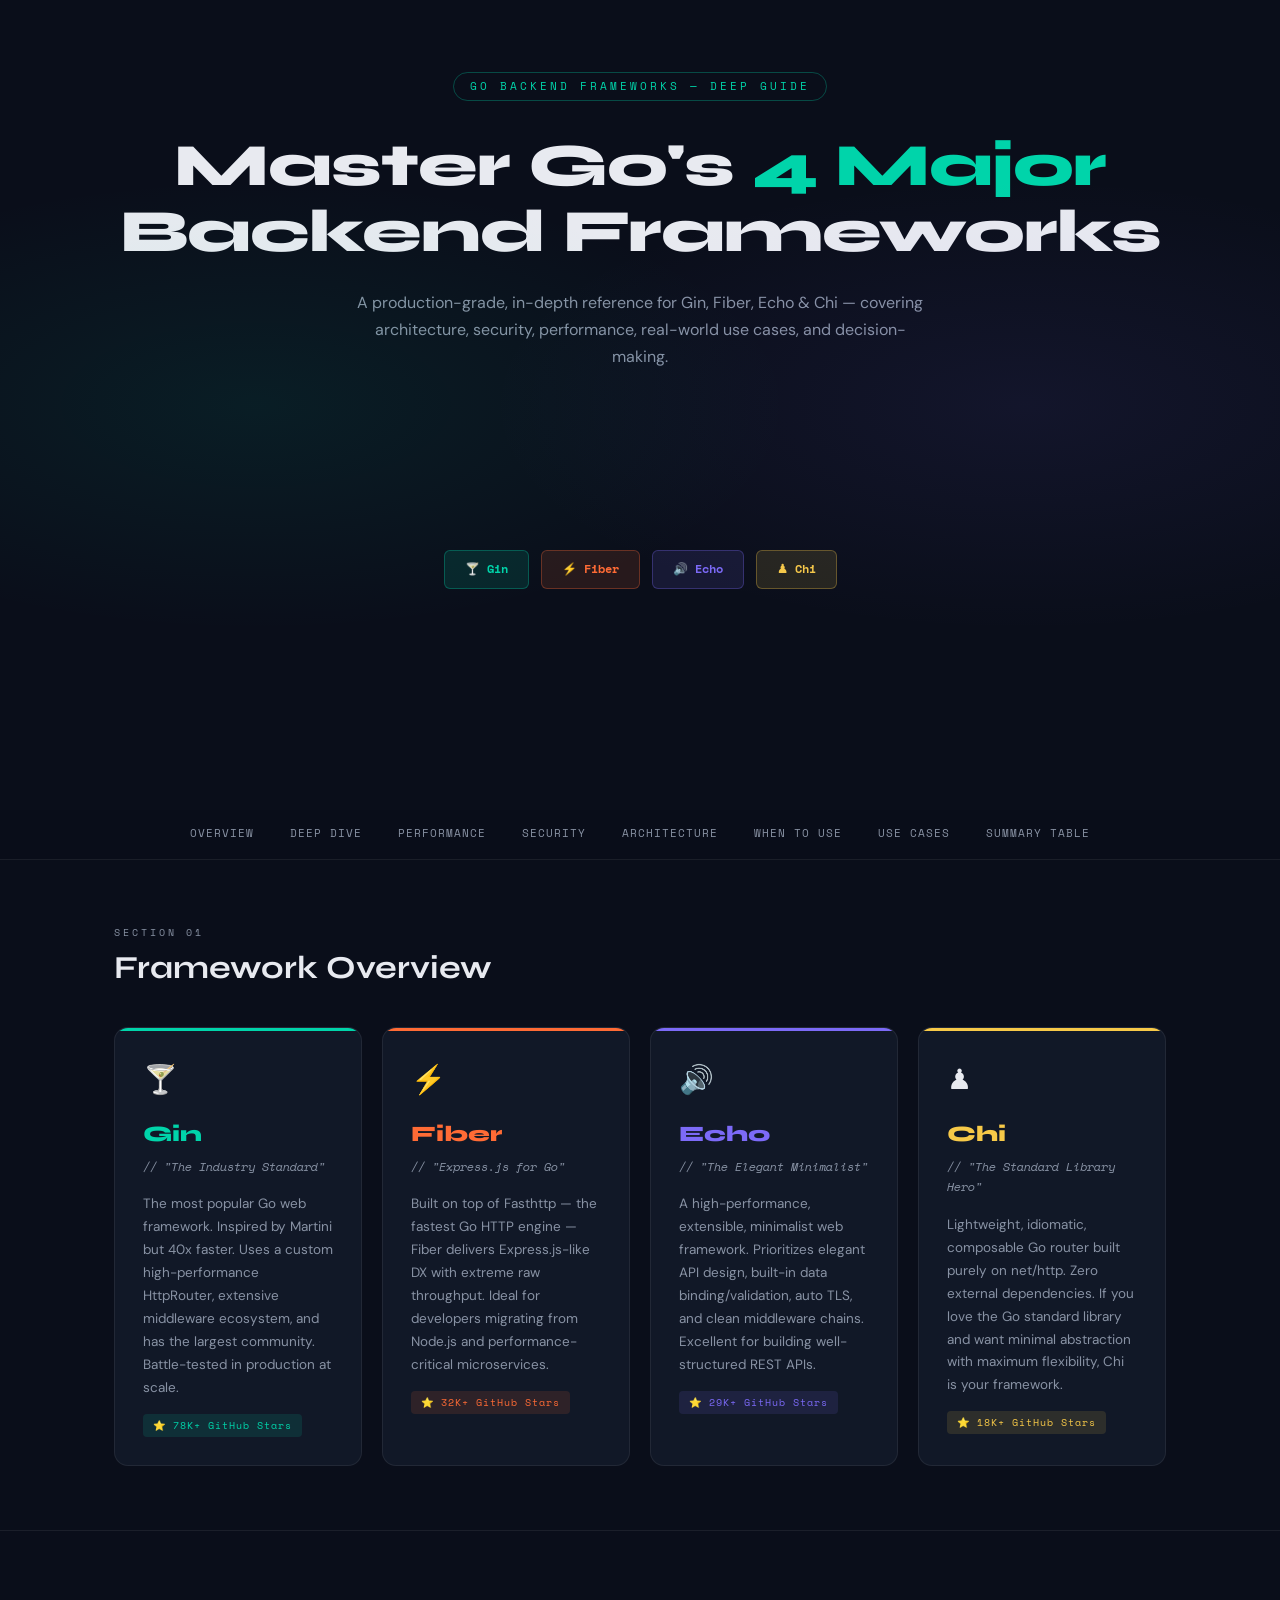
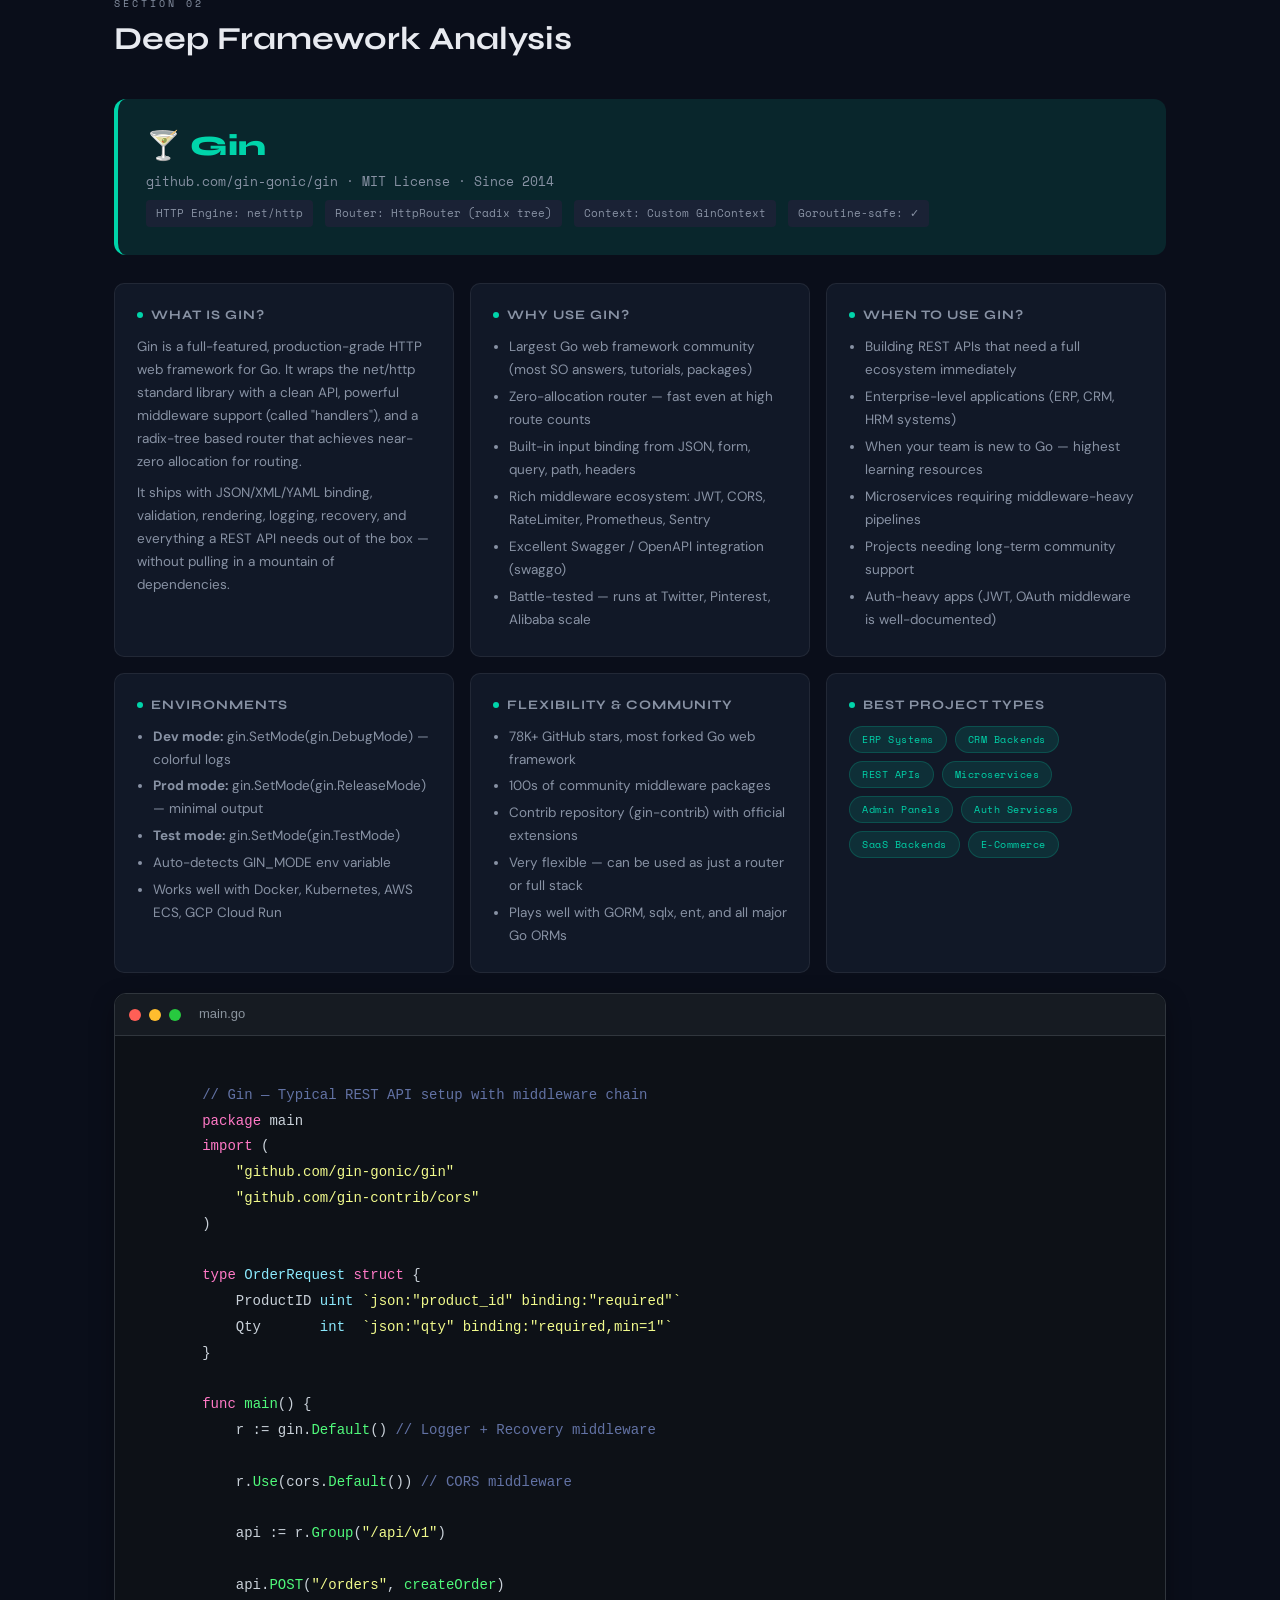
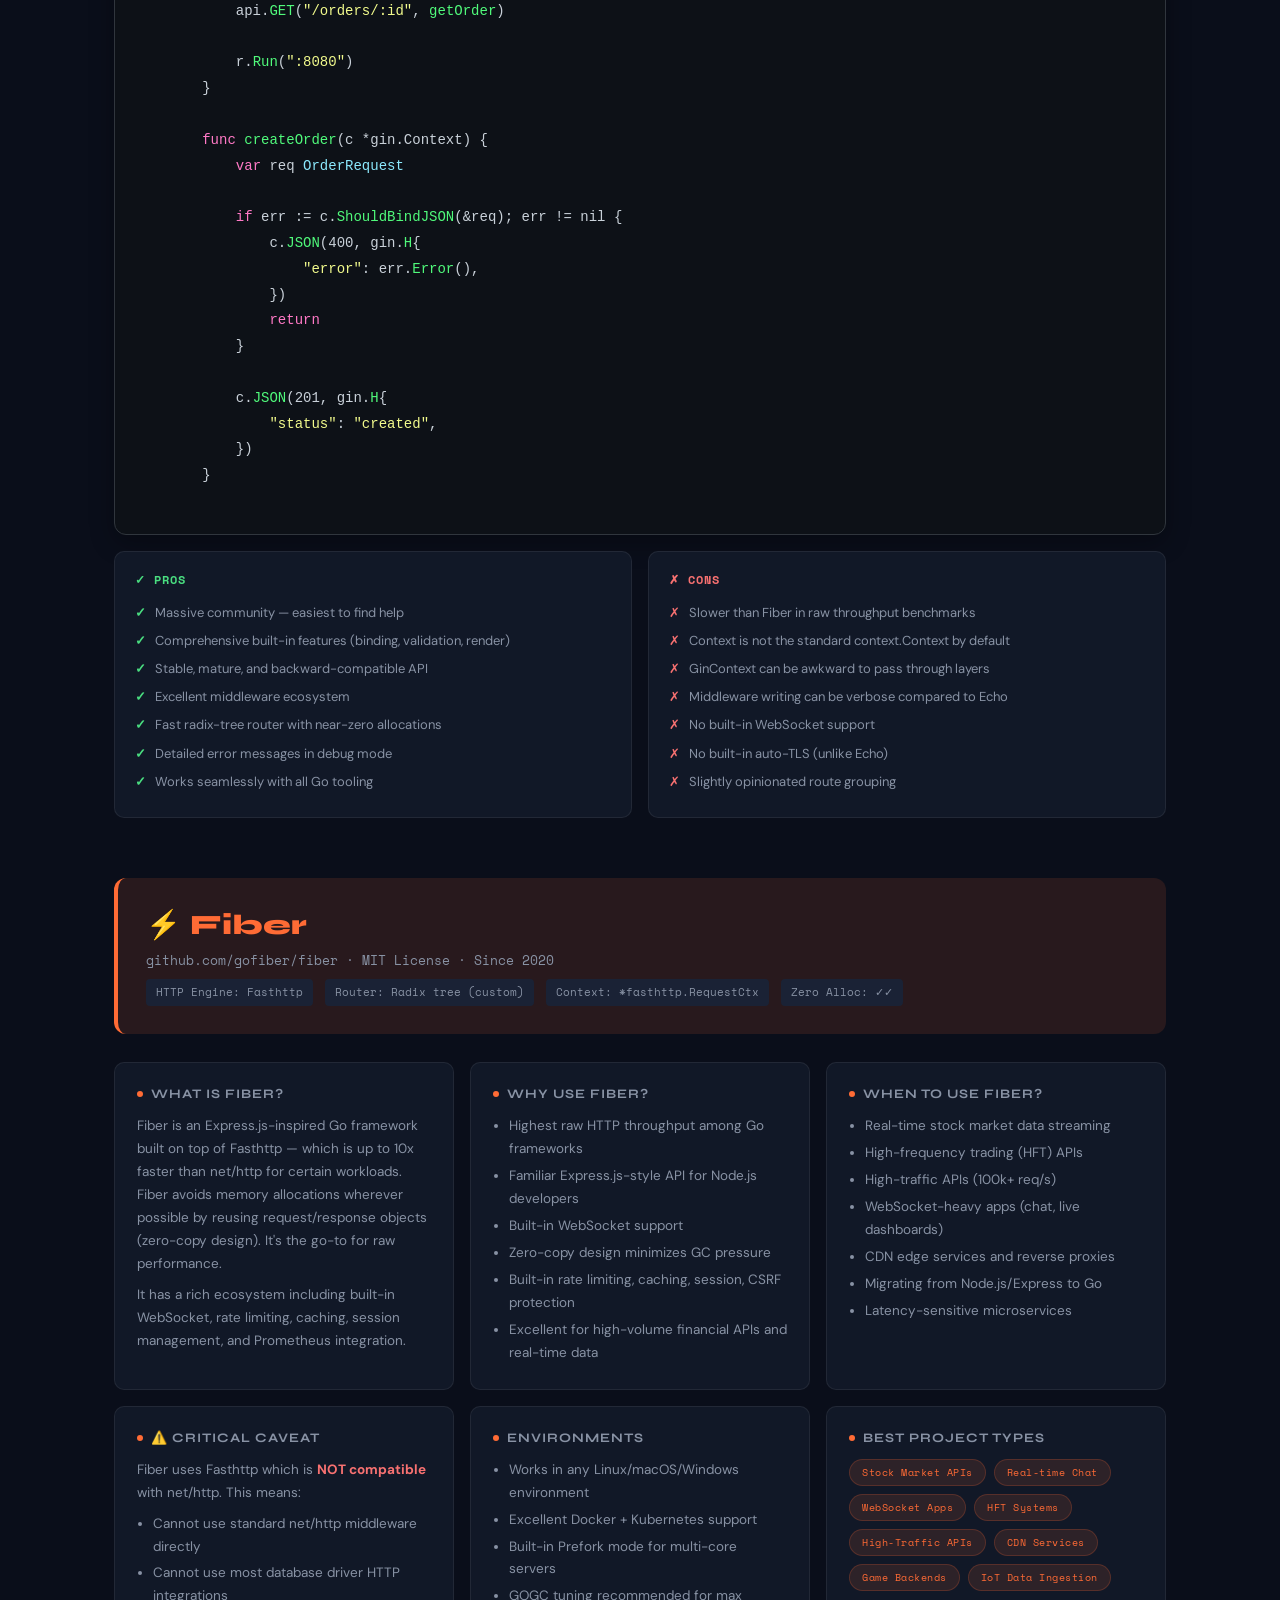
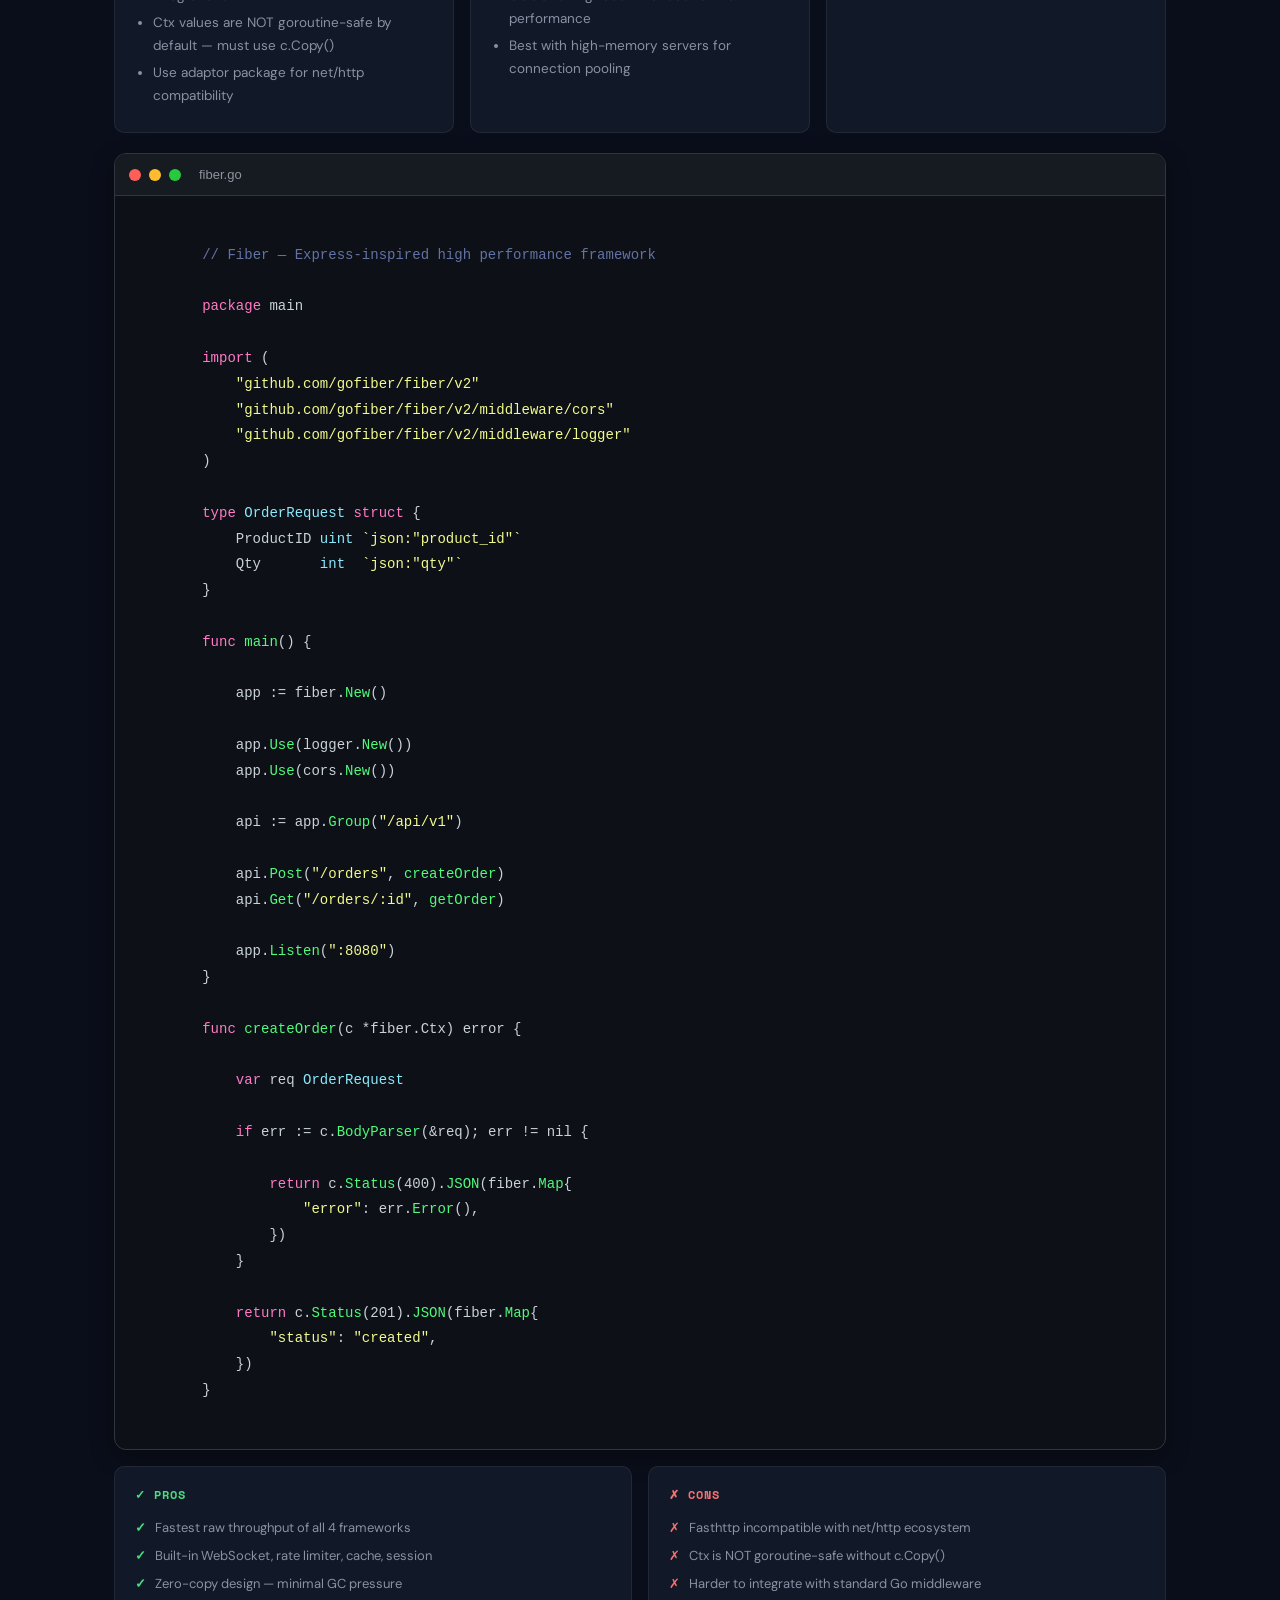
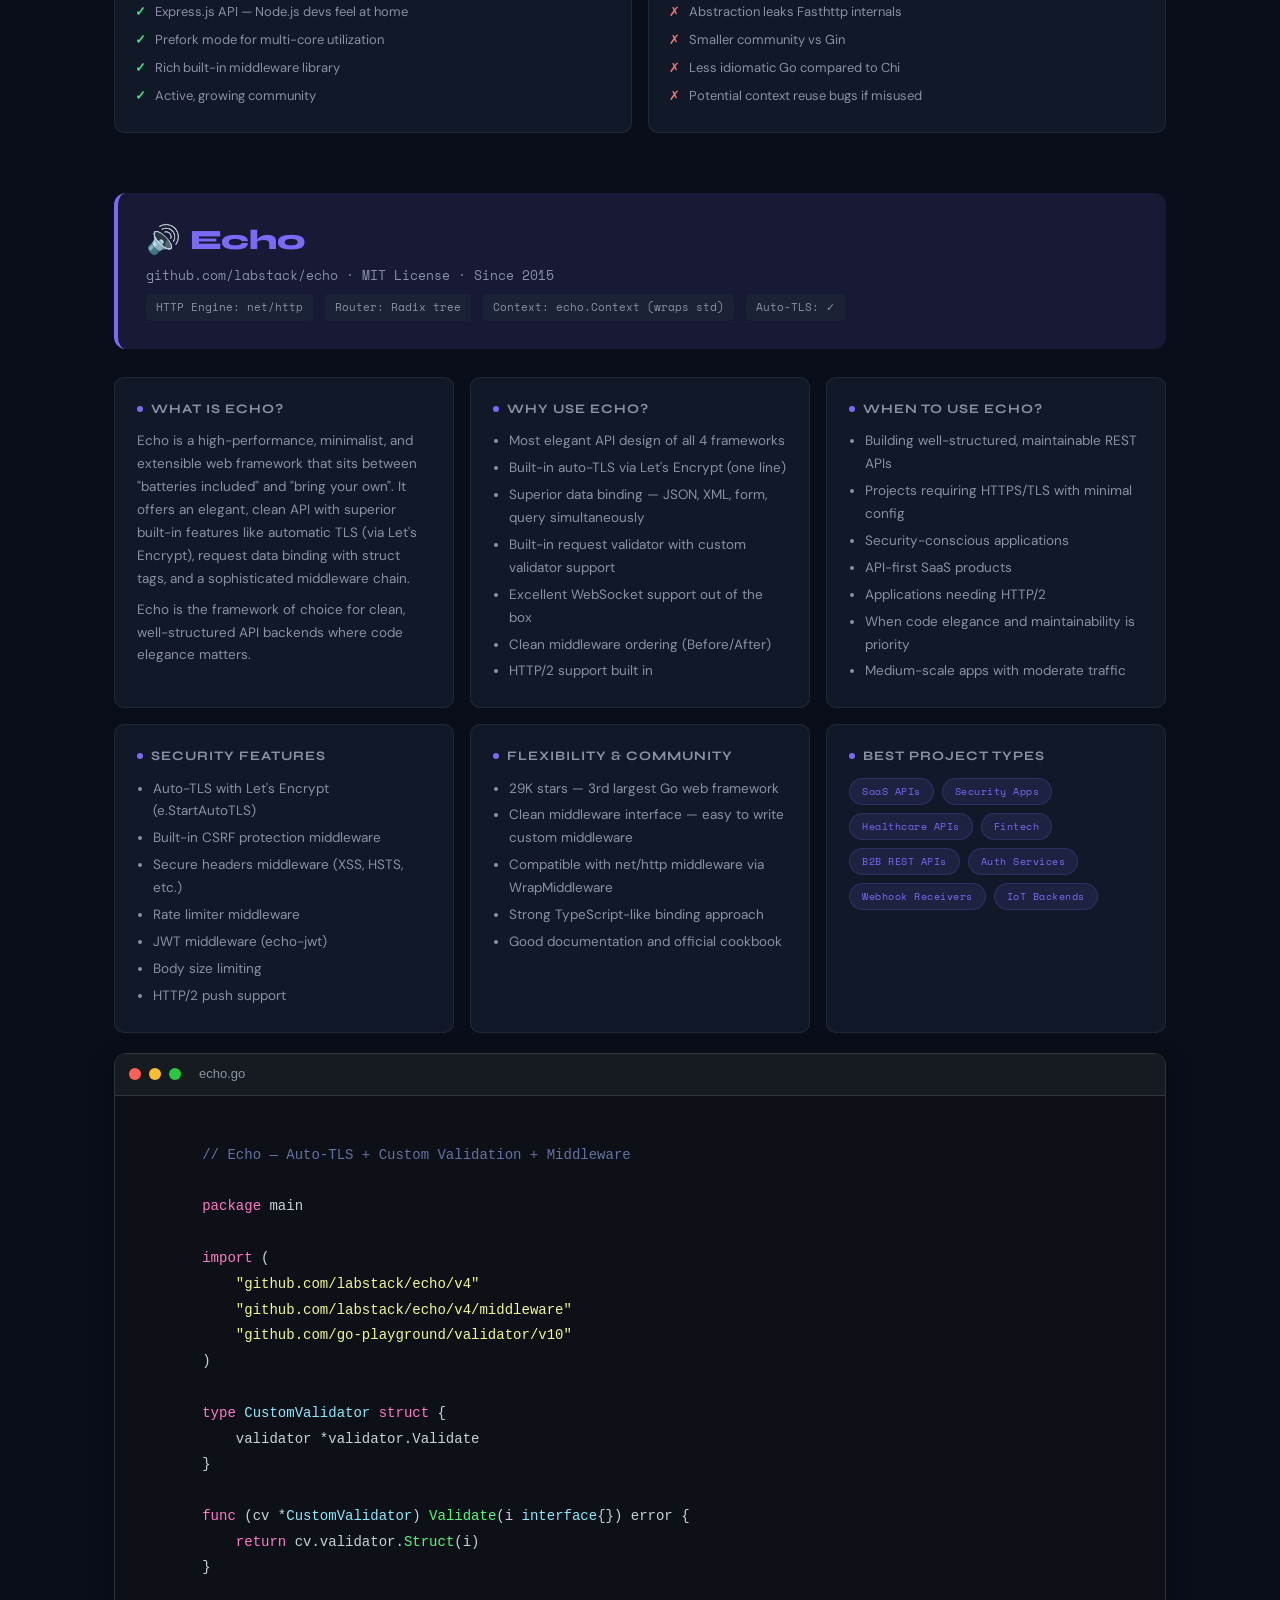
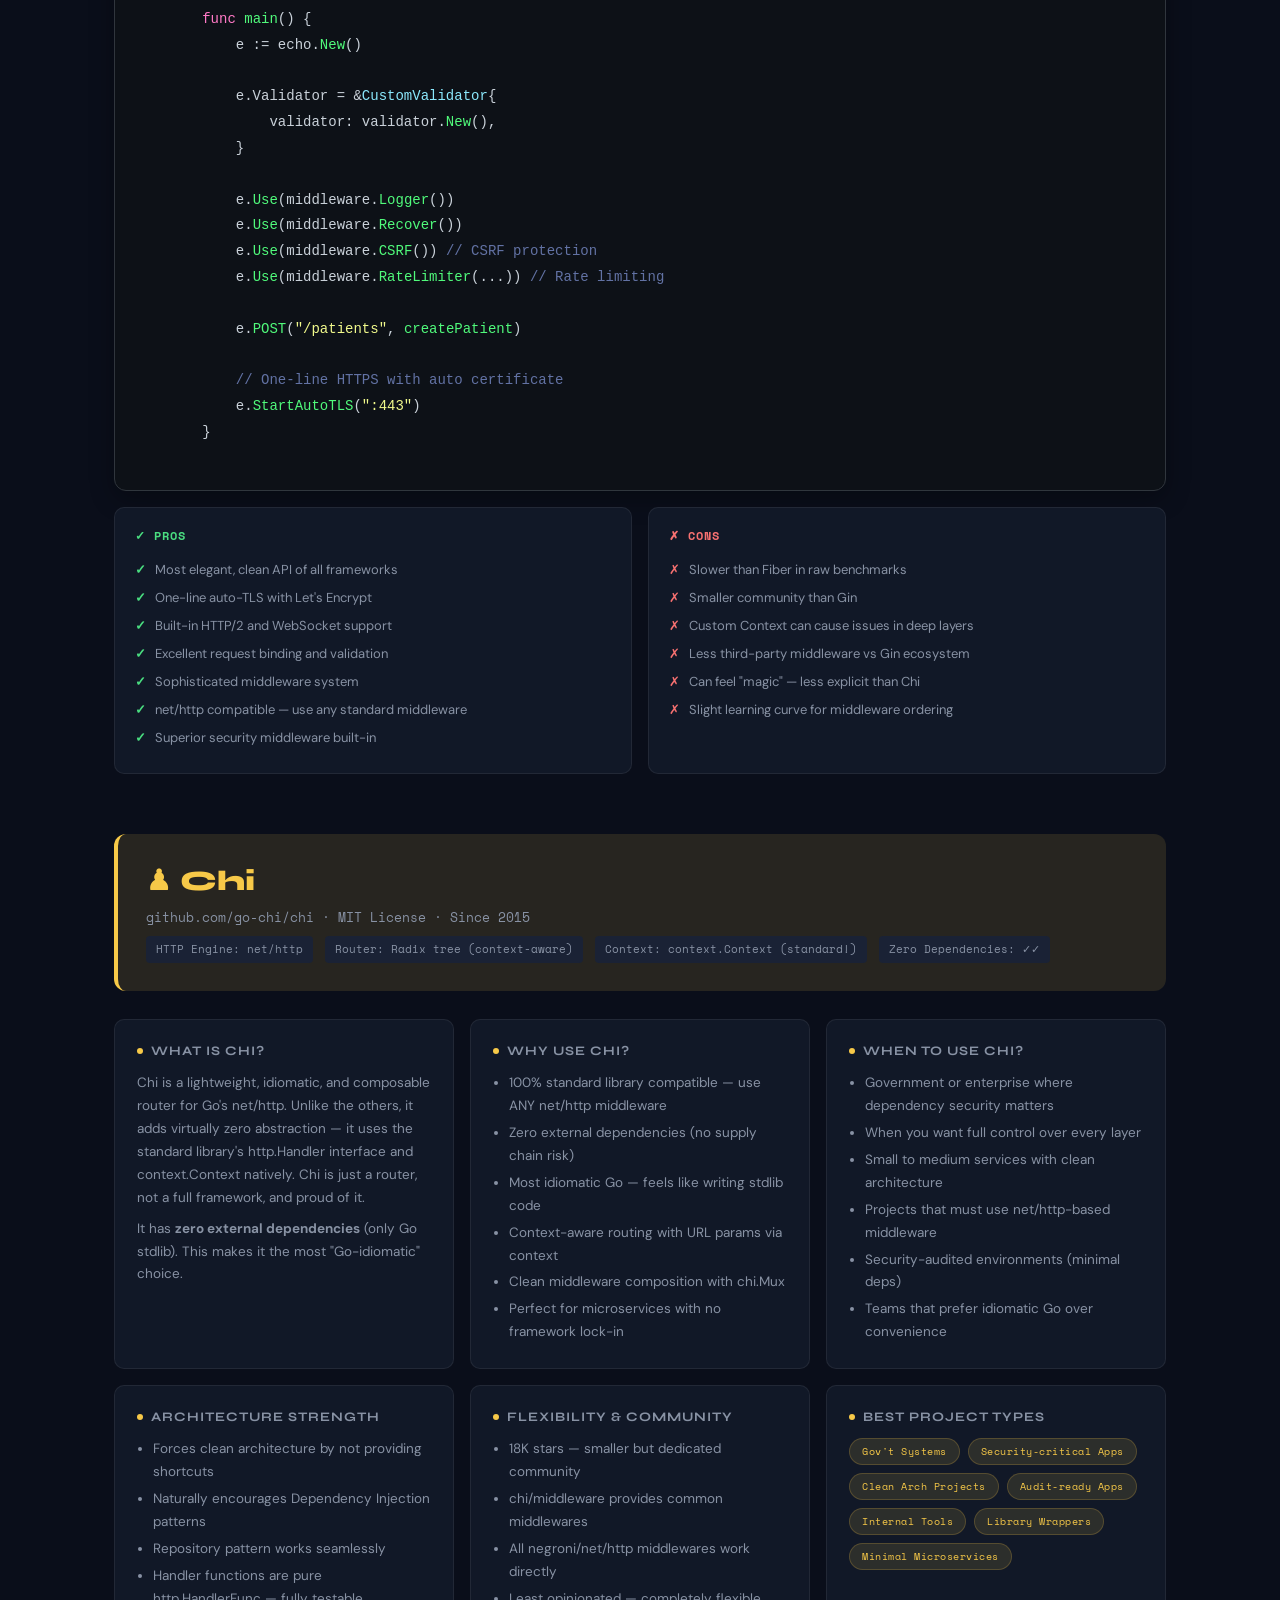
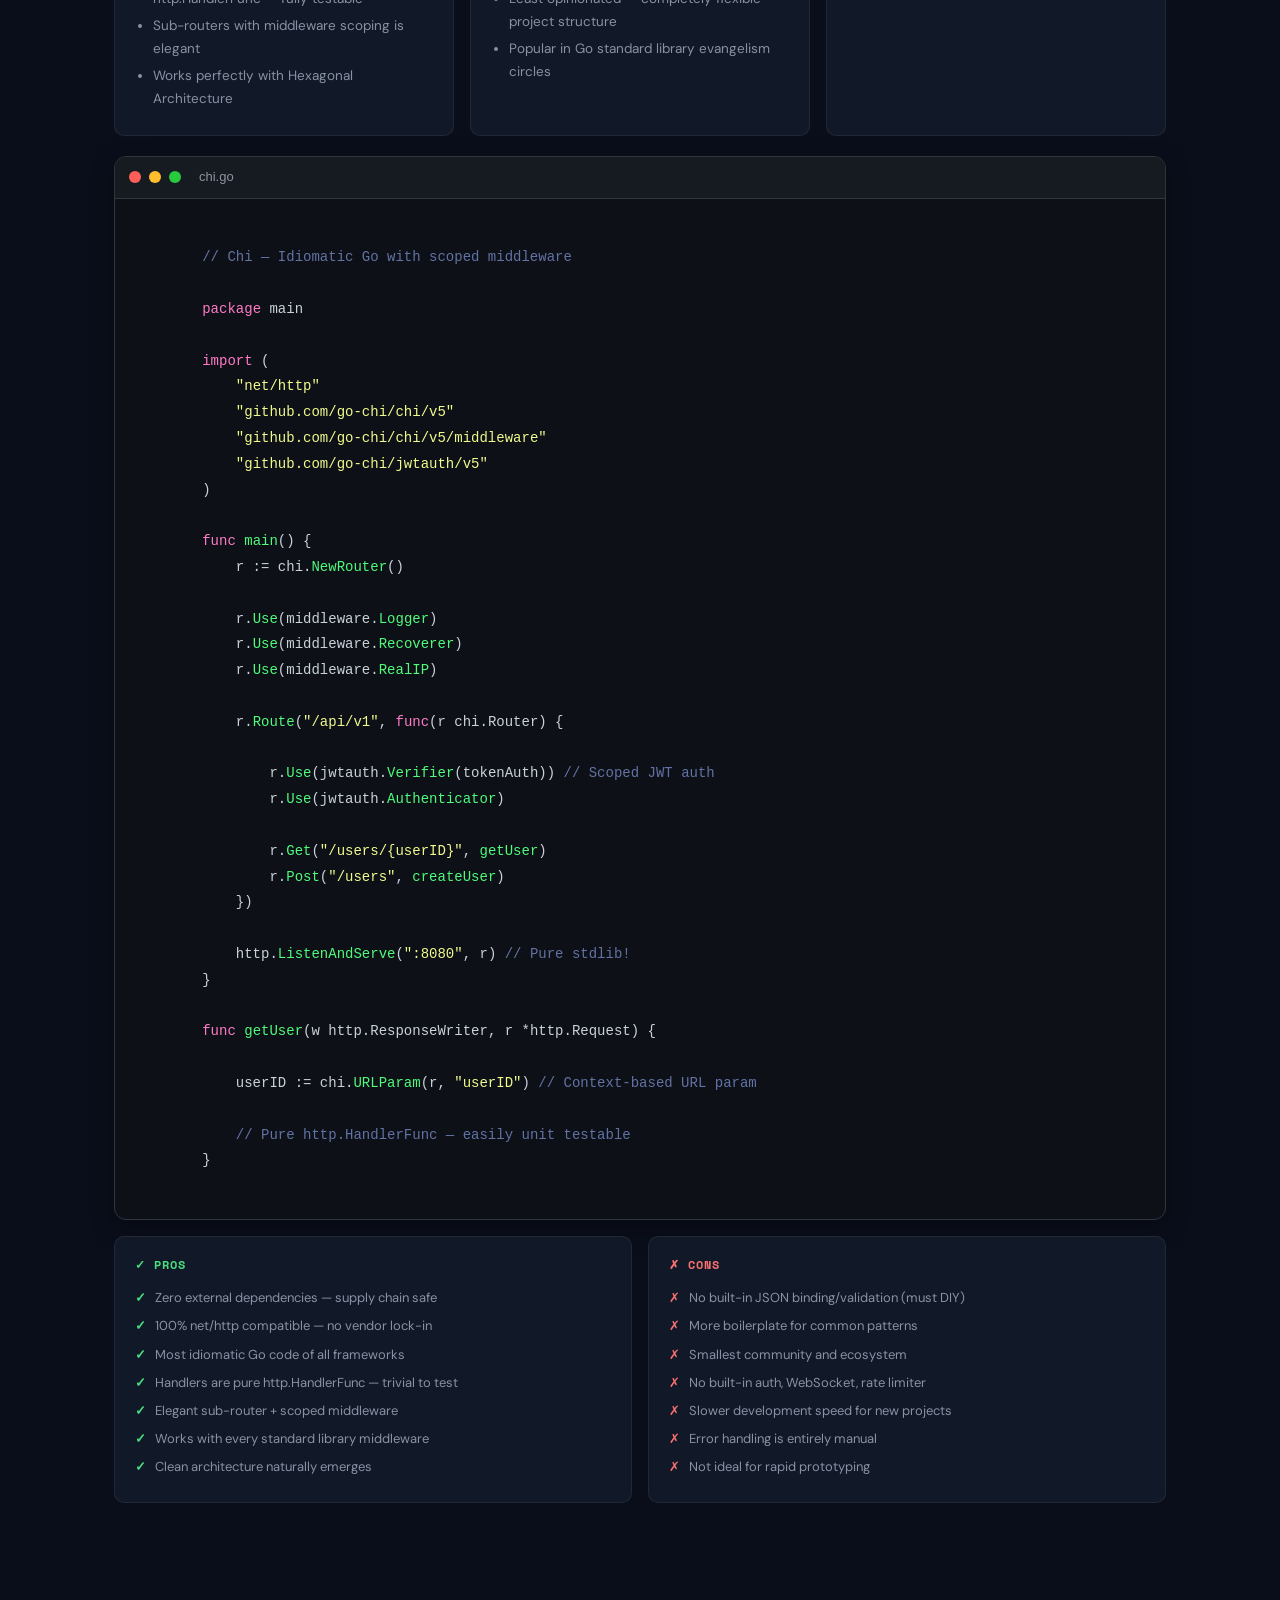
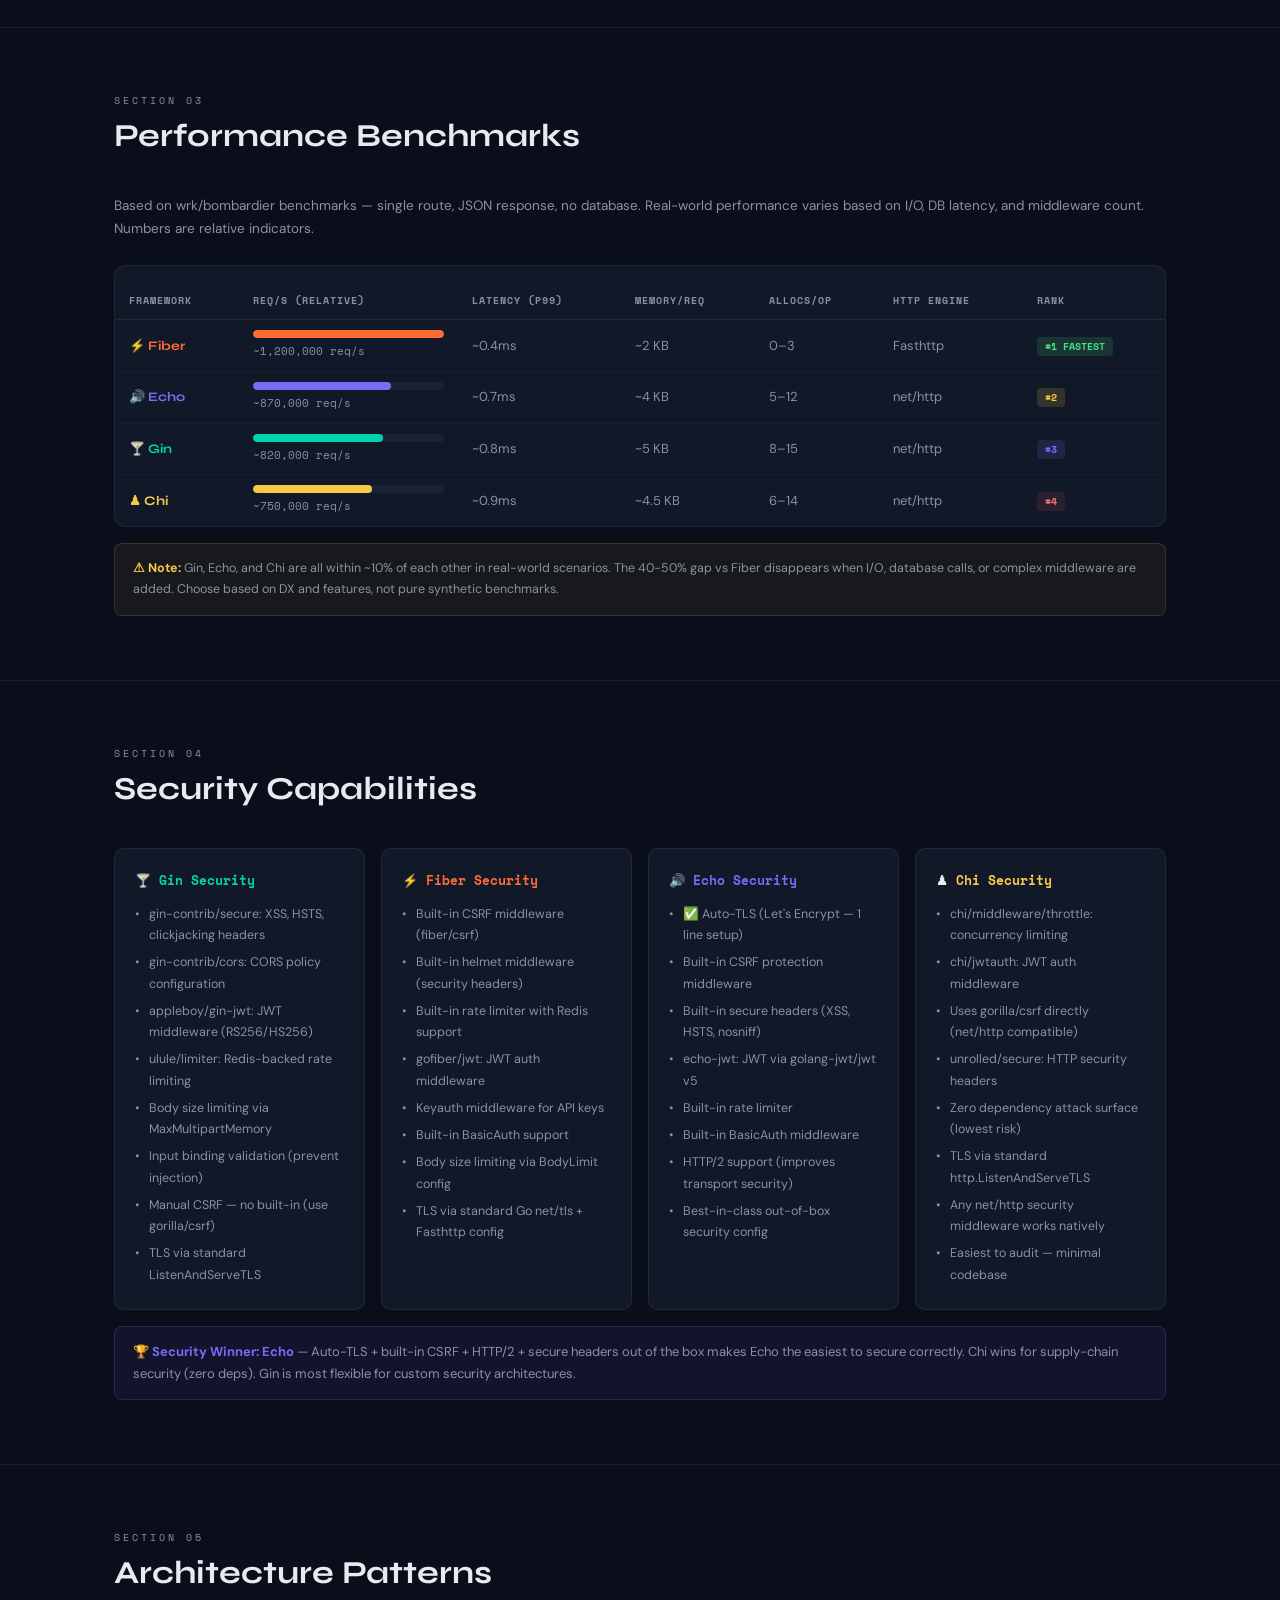
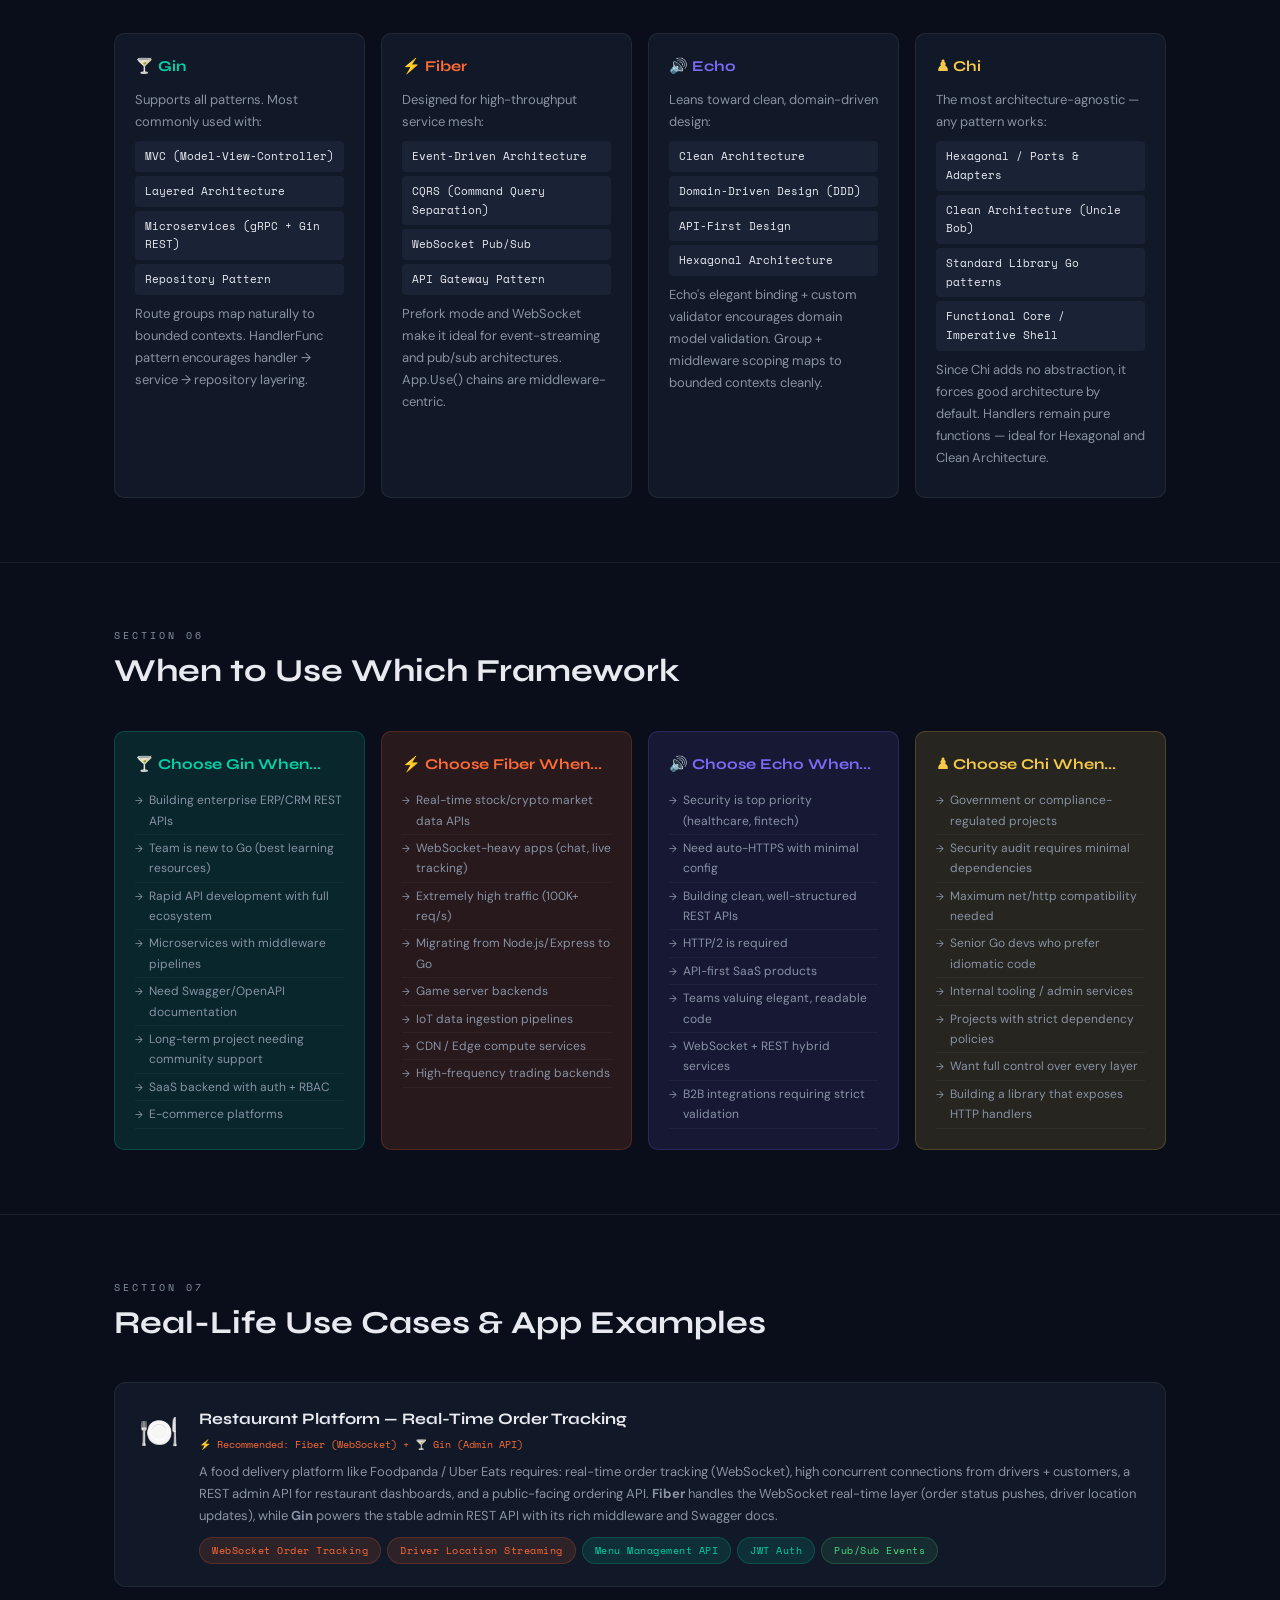
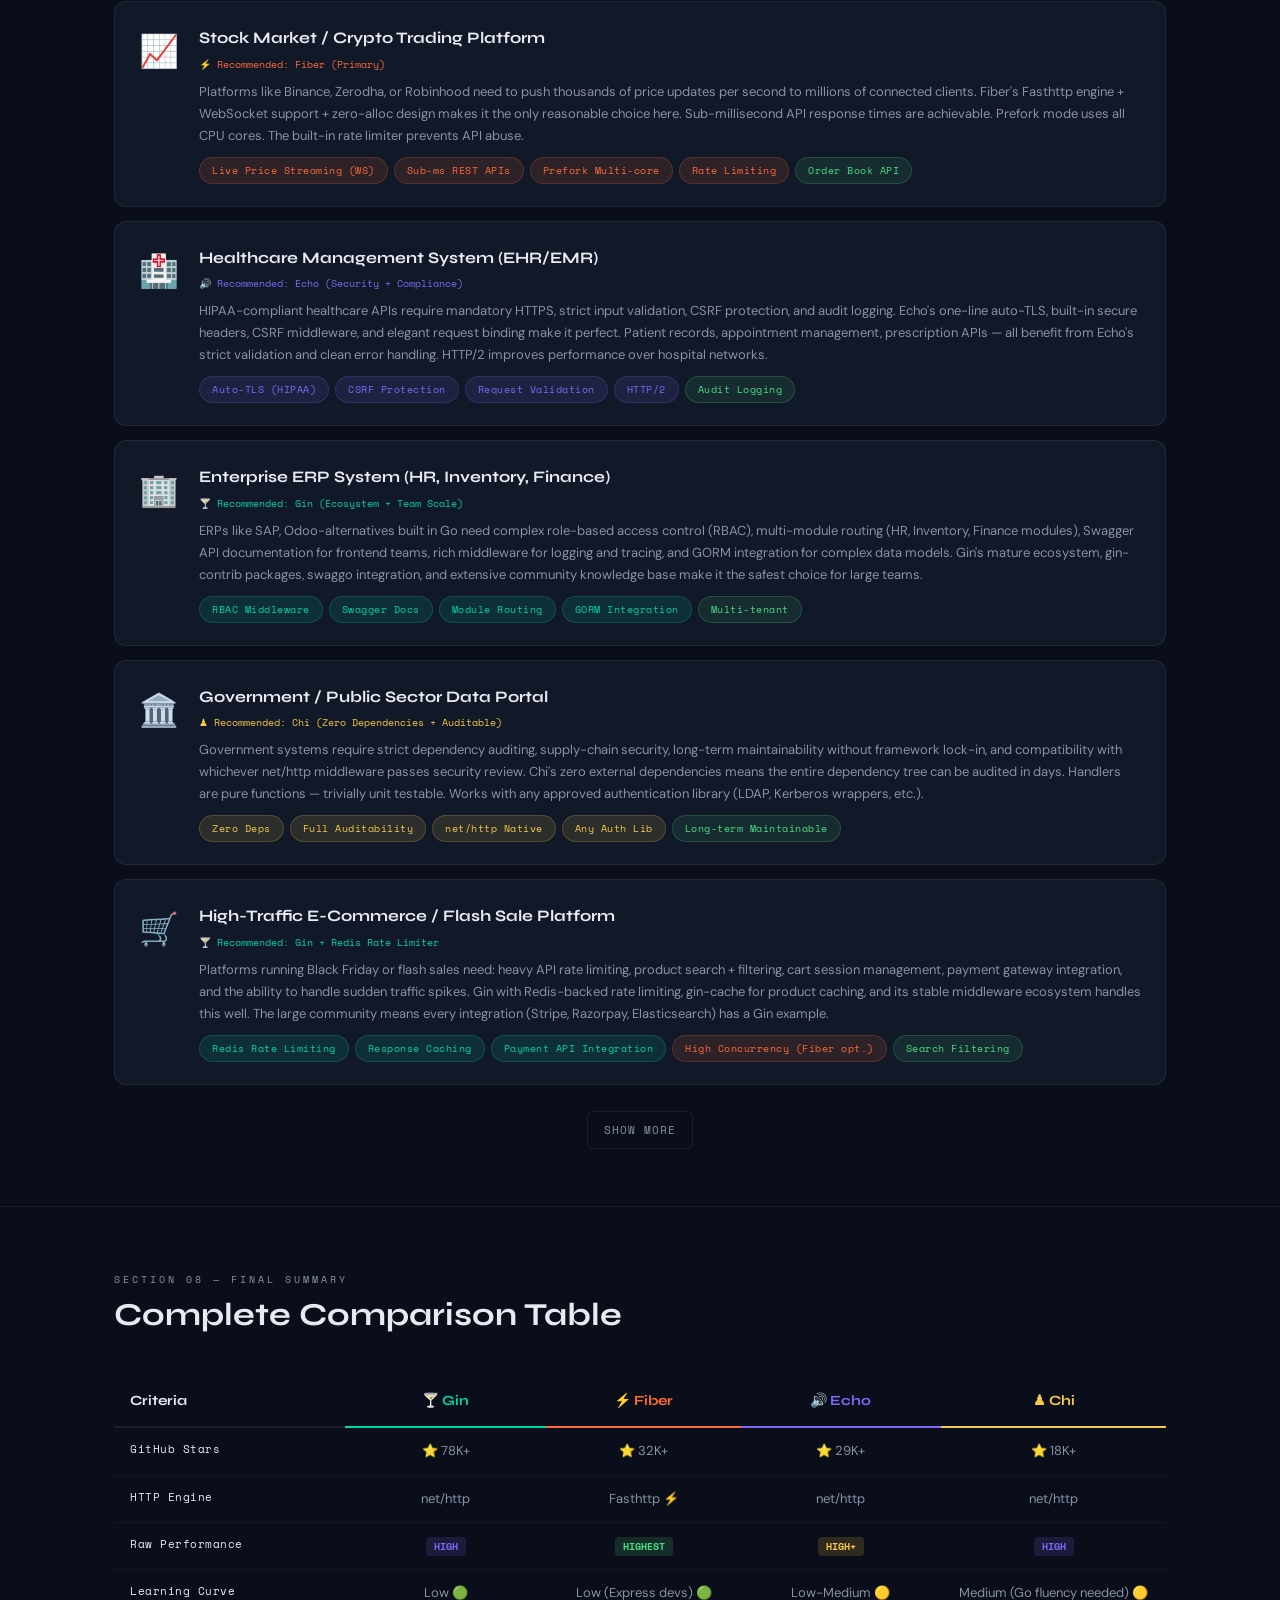
==== commit 4ab2ee50: "Add use case page for showing more scenarios" ====
--- a/index.html
+++ b/index.html
@@ -1132,6 +1132,9 @@
       </div>
 
     </div>
+    <div class="sho-m-btn">
+      <a href="/use-cases.html">Show More</a>
+    </div>
   </section>
 
   <!-- SUMMARY TABLE -->
--- a/style.css
+++ b/style.css
@@ -610,6 +610,29 @@
     border-color: rgba(247, 201, 72, .2);
 }
 
+.sho-m-btn{
+    text-align: center;
+    margin-top: 32px;
+}
+
+.sho-m-btn a{
+    font-family: 'Space Mono', monospace;
+    font-size: 11px;
+    letter-spacing: 1px;
+    text-transform: uppercase;
+    color: var(--muted);
+    text-decoration: none;
+    padding: 10px 16px;
+    border: 1px solid var(--border);
+    border-radius: 6px;
+    transition: all .2s;
+}
+
+.sho-m-btn a:hover {
+    color: var(--text);
+    border-color: var(--gin);
+}
+
 /* ── CODE BLOCK ── */
 /* ===== CODE EDITOR CONTAINER ===== */
 .code-editor {
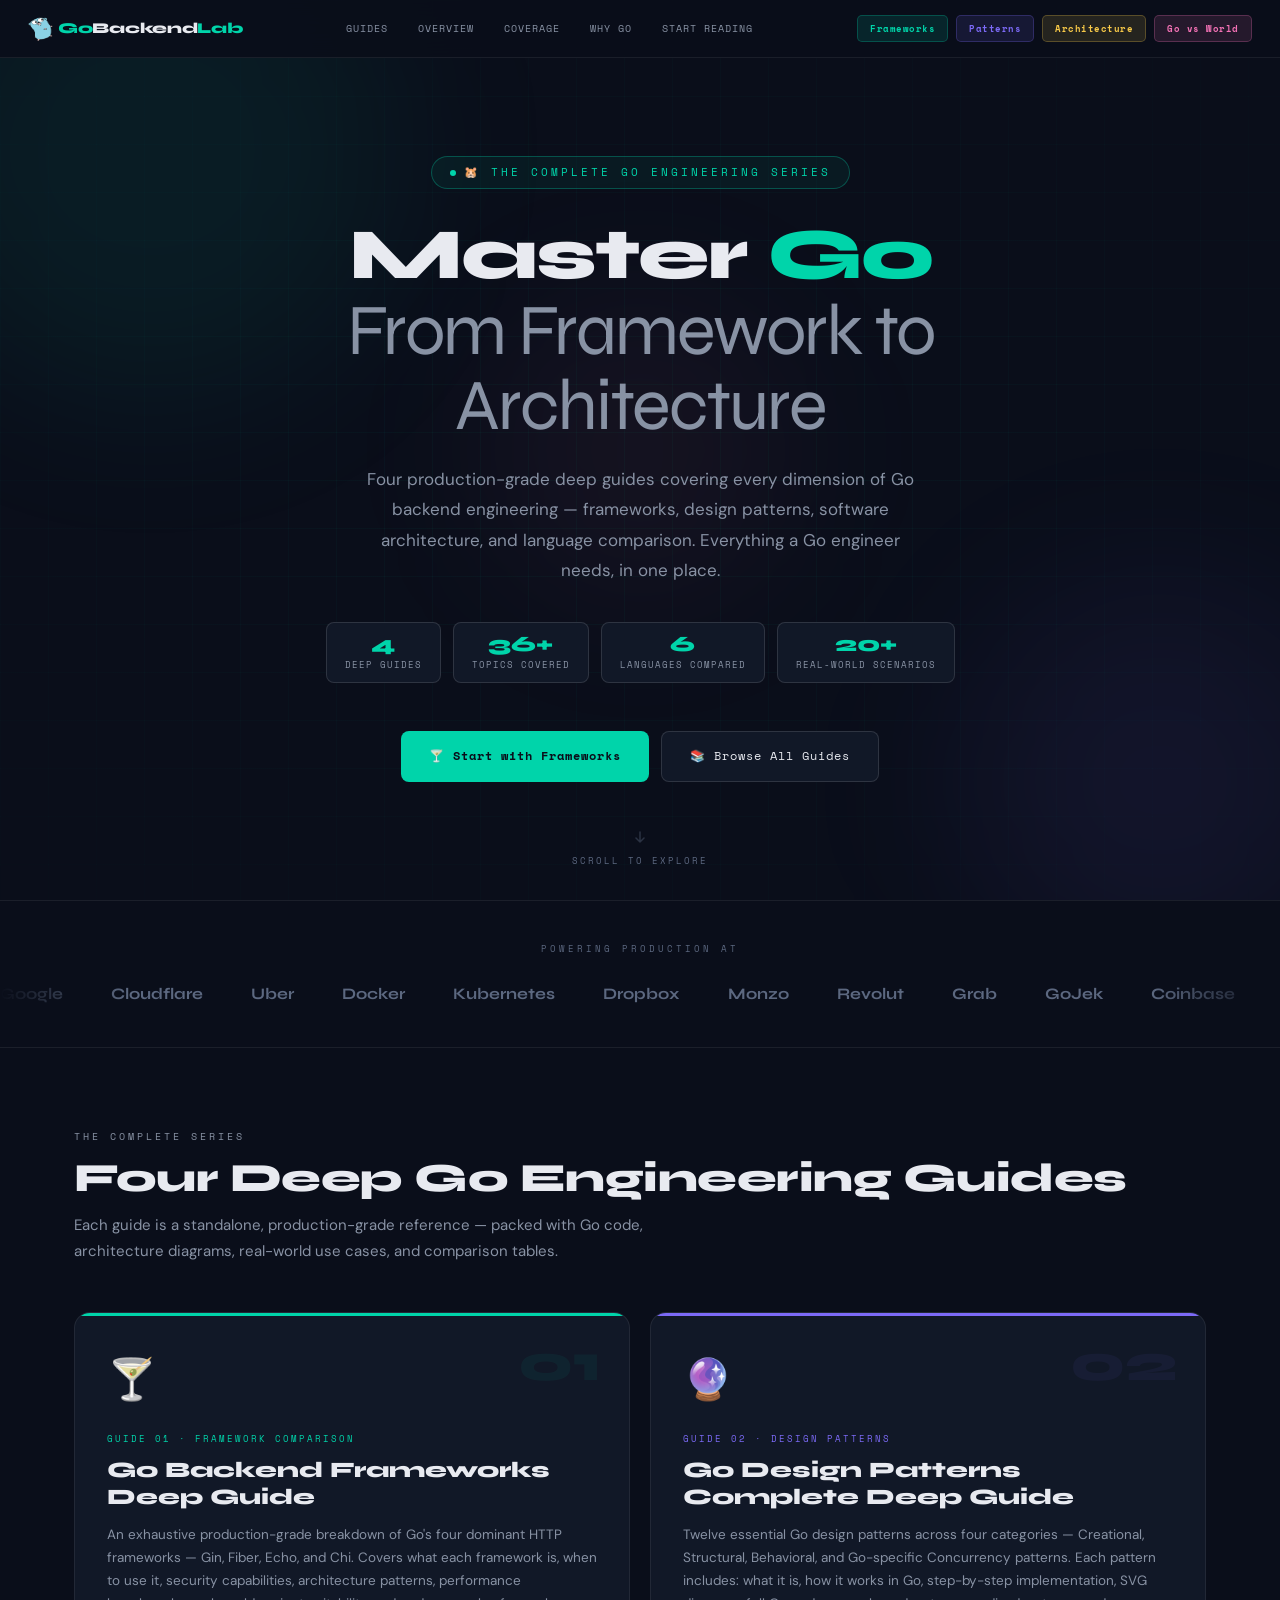
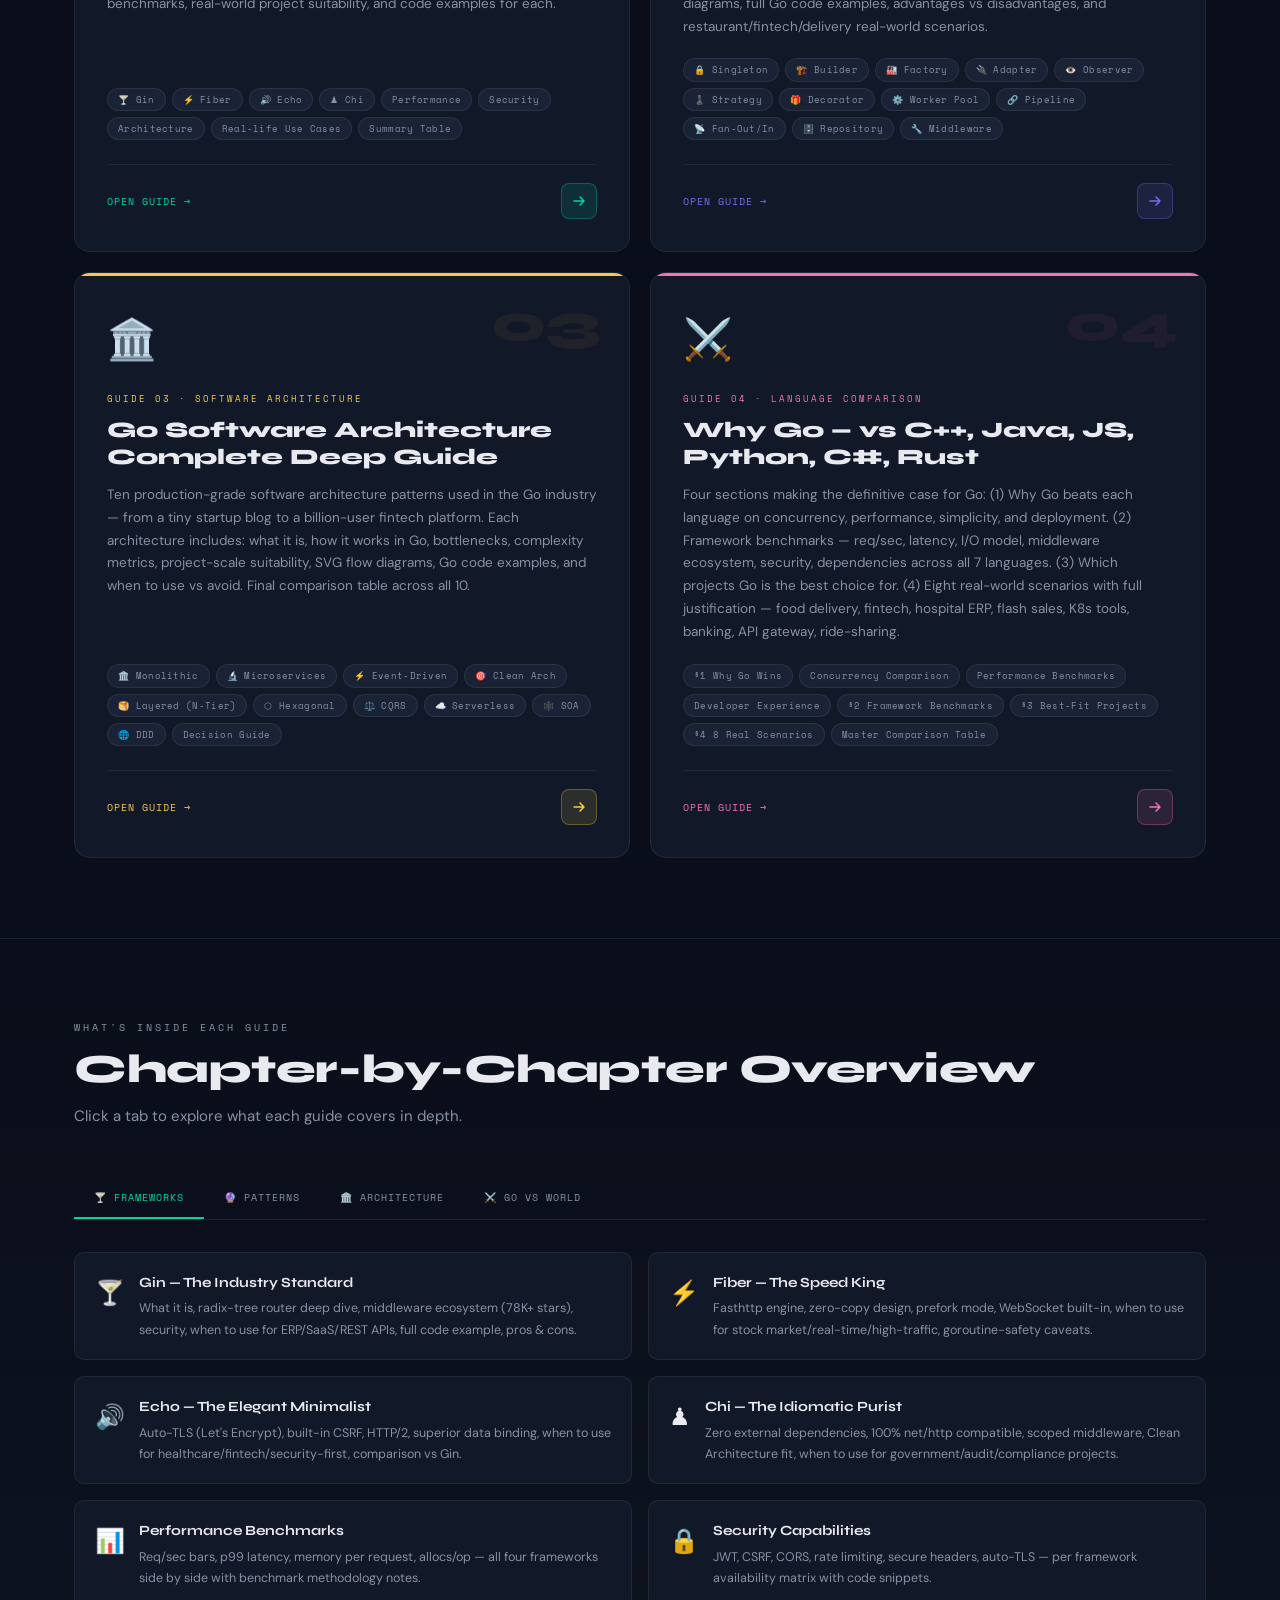
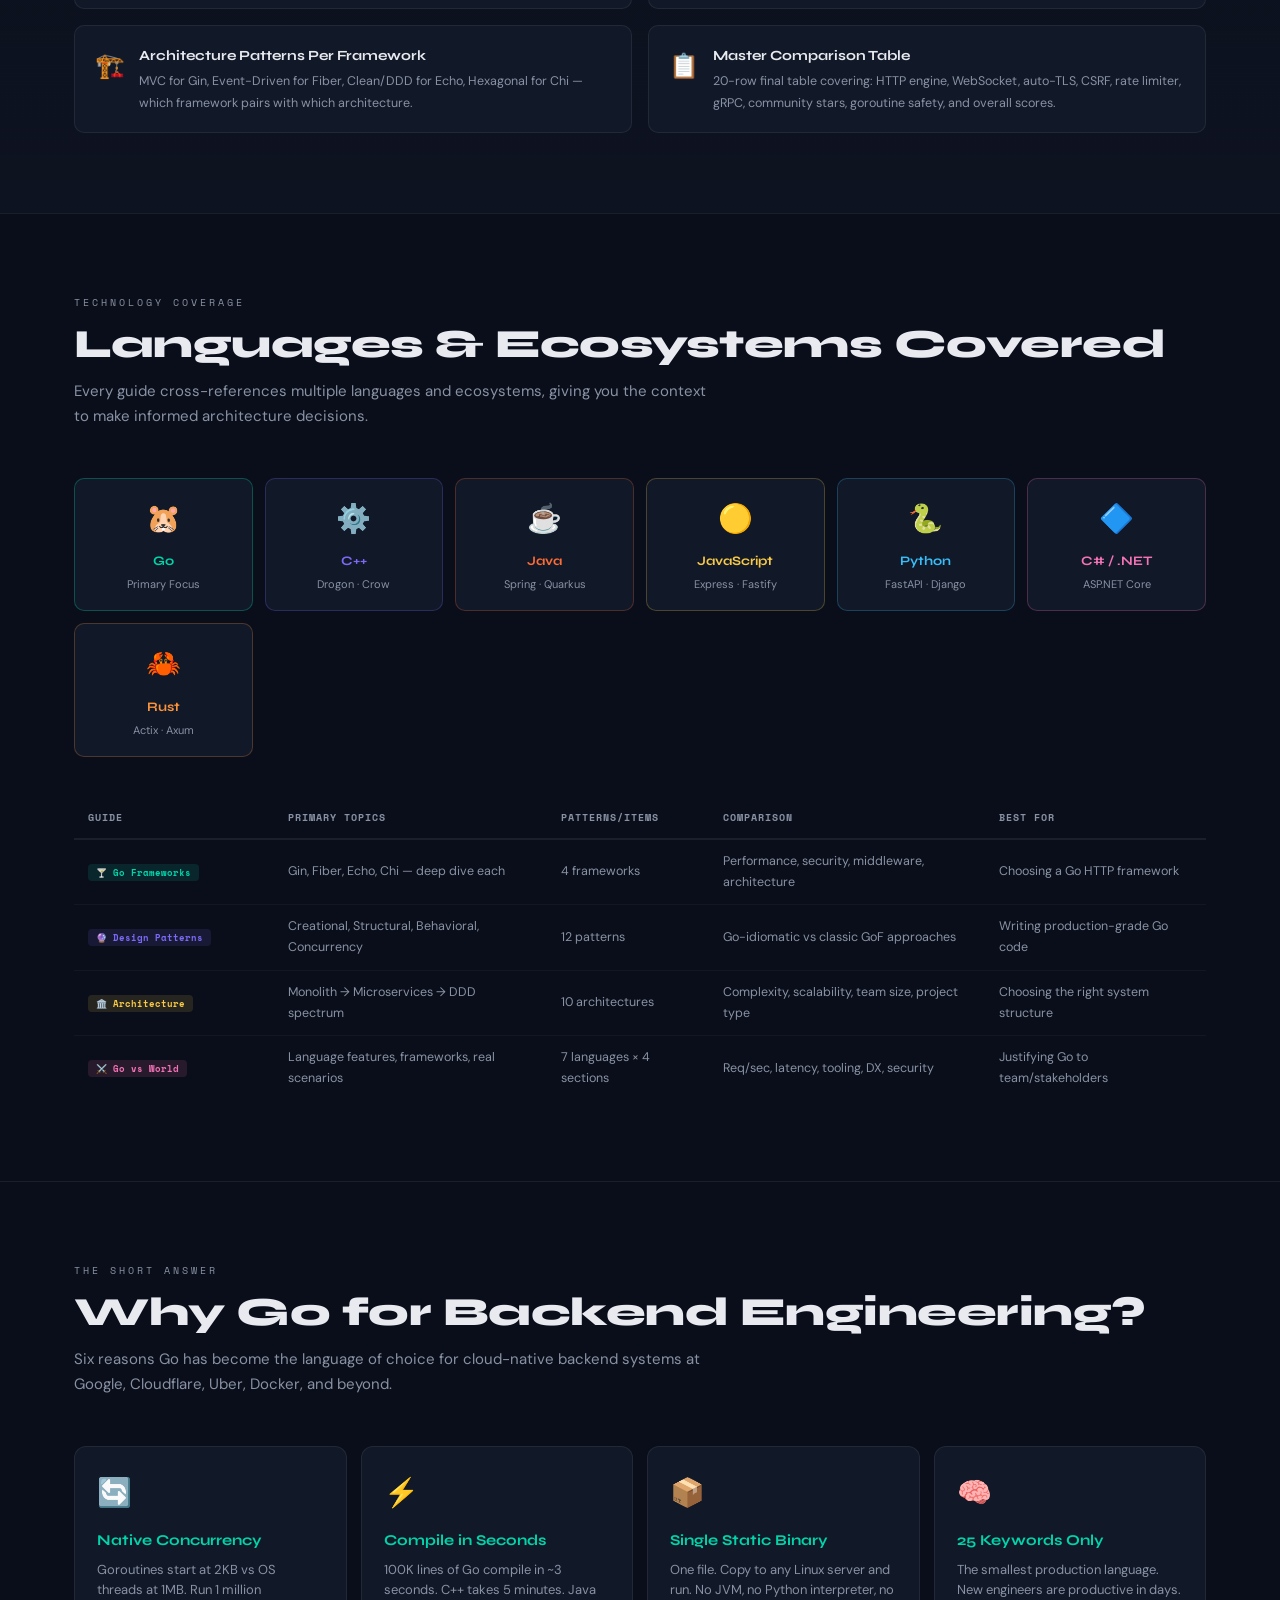
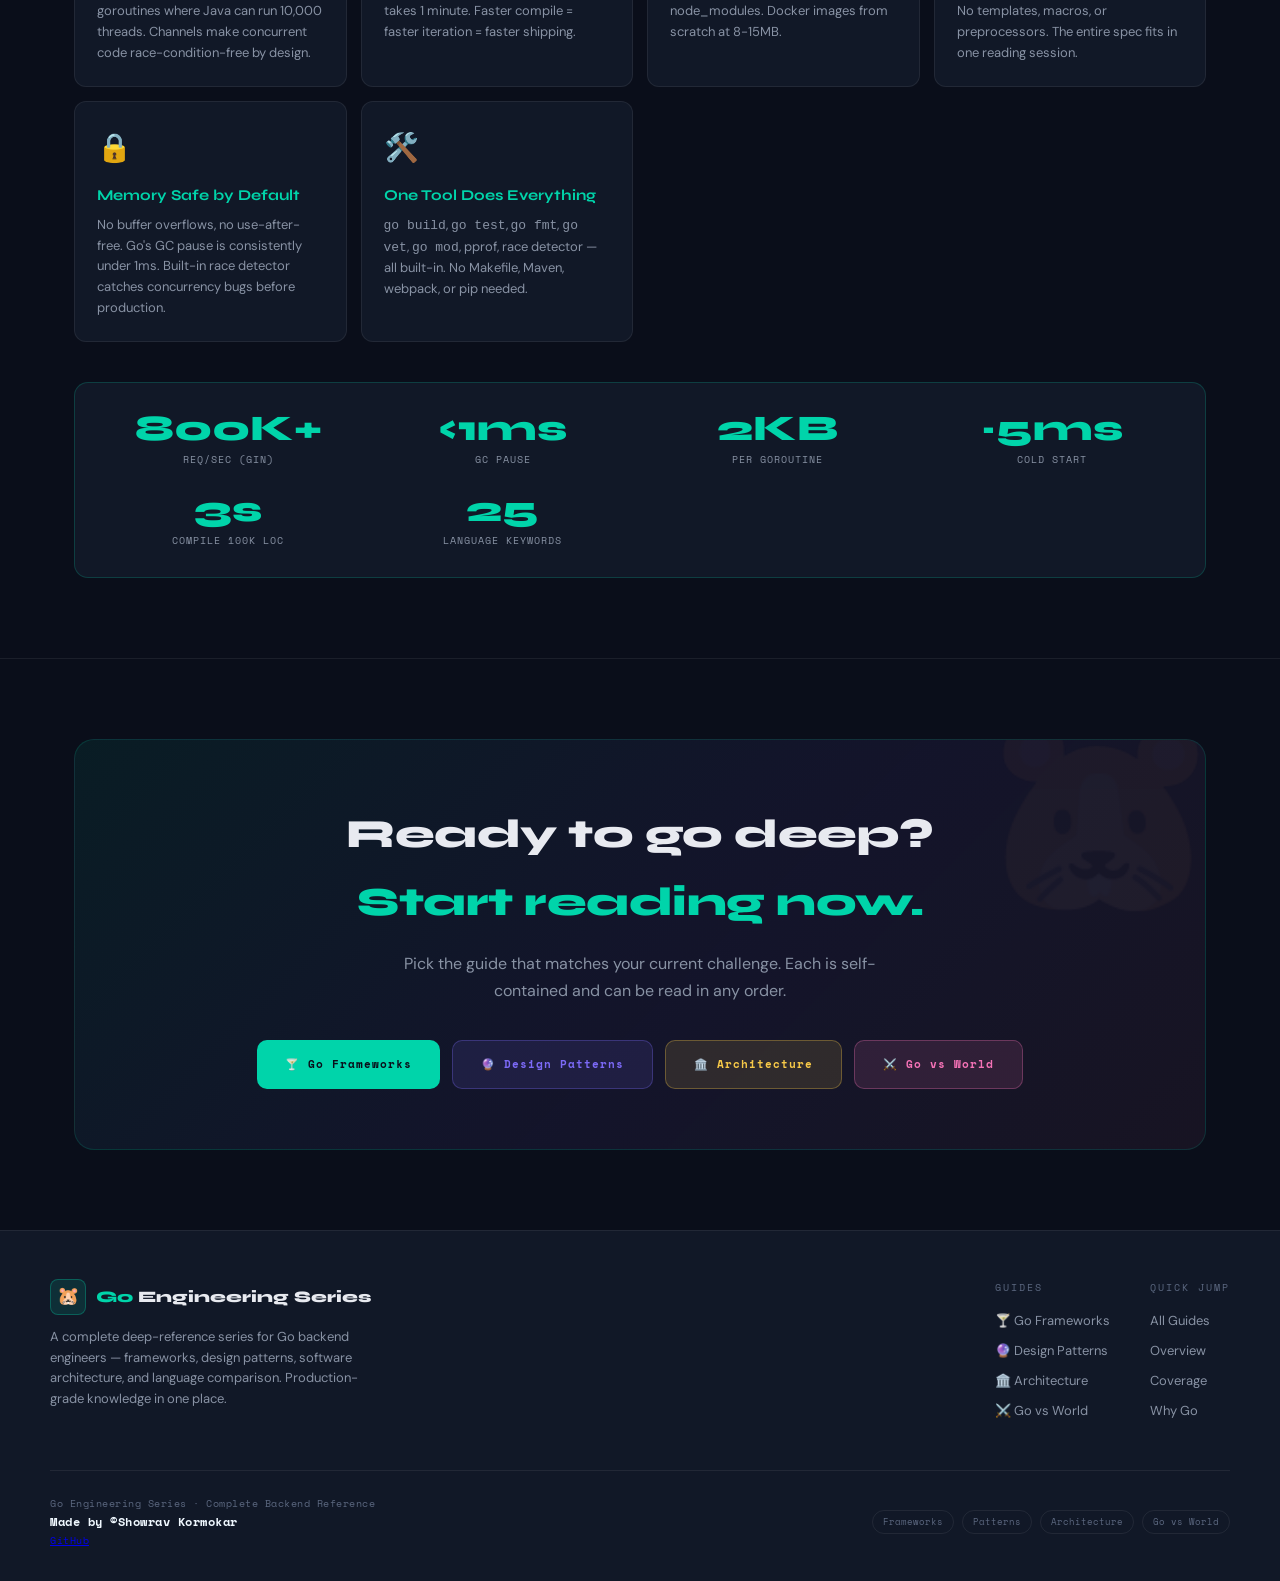
==== commit c7574294: "Guide about archetecture and lang. comparision" ====
--- a/index.html
+++ b/index.html
@@ -4,1368 +4,1068 @@
 <head>
   <meta charset="UTF-8">
   <meta name="viewport" content="width=device-width, initial-scale=1.0">
-  <title>Go Backend Frameworks — Deep Guide</title>
+  <title>Go Engineering Series — Master Index</title>
   <link
-    href="https://fonts.googleapis.com/css2?family=Space+Mono:wght@400;700&family=Syne:wght@400;600;700;800&family=DM+Sans:wght@300;400;500&display=swap"
+    href="https://fonts.googleapis.com/css2?family=Space+Mono:wght@400;700&family=Syne:wght@400;600;700;800&family=DM+Sans:wght@300;400;500;600&display=swap"
     rel="stylesheet">
   <link rel="stylesheet" href="style.css">
 </head>
 
 <body>
 
-  <!-- HERO -->
-  <div class="hero">
-    <div class="hero-tag">Go Backend Frameworks — Deep Guide</div>
-    <h1>Master Go's <span>4 Major</span><br>Backend Frameworks</h1>
-    <p>A production-grade, in-depth reference for Gin, Fiber, Echo & Chi — covering architecture, security, performance,
-      real-world use cases, and decision-making.</p>
-    <div class="fw-pills">
-      <div class="pill gin">🍸 Gin</div>
-      <div class="pill fiber">⚡ Fiber</div>
-      <div class="pill echo">🔊 Echo</div>
-      <div class="pill chi">♟ Chi</div>
+  <!-- ═══════════════════════════════════════════════════════
+     TOPBAR
+═══════════════════════════════════════════════════════ -->
+  <header class="topbar" role="banner">
+    <a href="index.html" class="topbar-logo" aria-label="Go Engineering Series Home">
+      <div class="topbar-logo-icon"><img src="go-logo.png" alt=""></div>
+      <div class="topbar-logo-text"><span>Go</span>Backend<span>Lab</span></div>
+    </a>
+
+    <!-- Desktop nav -->
+    <nav class="nav-links" aria-label="Site navigation">
+      <a href="#guides" class="active">Guides</a>
+      <a href="#overview">Overview</a>
+      <a href="#coverage">Coverage</a>
+      <a href="#whygo">Why Go</a>
+      <a href="#start">Start Reading</a>
+    </nav>
+
+    <!-- Desktop guide pills -->
+    <div class="nav-guides" aria-label="Quick links to guides">
+      <a href="go-frameworks.html" class="nav-guide-pill ngp-fw" target="_blank">Frameworks</a>
+      <a href="design-pattern.html" class="nav-guide-pill ngp-pat" target="_blank">Patterns</a>
+      <a href="go-arch.html" class="nav-guide-pill ngp-arch" target="_blank">Architecture</a>
+      <a href="go-wins.html" class="nav-guide-pill ngp-lang" target="_blank">Go vs World</a>
     </div>
-  </div>
-
-  <!-- NAV -->
-  <nav>
-    <a href="#overview">Overview</a>
-    <a href="#deep">Deep Dive</a>
-    <a href="#performance">Performance</a>
-    <a href="#security">Security</a>
-    <a href="#architecture">Architecture</a>
-    <a href="#when">When to Use</a>
-    <a href="#usecases">Use Cases</a>
-    <a href="#summary">Summary Table</a>
+
+    <!-- Hamburger -->
+    <button class="hamburger" id="hamburger" aria-label="Toggle menu" aria-expanded="false">
+      <span></span><span></span><span></span>
+    </button>
+  </header>
+
+  <!-- Mobile Drawer -->
+  <nav class="mobile-drawer" id="mobile-drawer" aria-label="Mobile navigation">
+    <div class="mob-section-label">Navigate Page</div>
+    <a href="#guides" class="mob-link" onclick="closeDrawer()">
+      <div class="mob-link-icon">📚</div>
+      <div class="mob-link-info">
+        <div class="mob-link-title" style="color:var(--frameworks)">All Guides</div>
+        <div class="mob-link-sub">See all 4 deep guides</div>
+      </div>
+    </a>
+    <a href="#overview" class="mob-link" onclick="closeDrawer()">
+      <div class="mob-link-icon">🗺️</div>
+      <div class="mob-link-info">
+        <div class="mob-link-title" style="color:var(--text)">What's Covered</div>
+        <div class="mob-link-sub">Chapter-by-chapter overview</div>
+      </div>
+    </a>
+    <a href="#whygo" class="mob-link" onclick="closeDrawer()">
+      <div class="mob-link-icon">🐹</div>
+      <div class="mob-link-info">
+        <div class="mob-link-title" style="color:var(--text)">Why Go?</div>
+        <div class="mob-link-sub">Key language advantages</div>
+      </div>
+    </a>
+
+    <div class="mob-section-label">Open a Guide</div>
+    <a href="go-frameworks.html" class="mob-link fw" target="_blank">
+      <div class="mob-link-icon">🍸</div>
+      <div class="mob-link-info">
+        <div class="mob-link-title">Go Frameworks</div>
+        <div class="mob-link-sub">Gin · Fiber · Echo · Chi — deep comparison</div>
+      </div>
+    </a>
+    <a href="design-pattern.html" class="mob-link pat" target="_blank">
+      <div class="mob-link-icon">🔮</div>
+      <div class="mob-link-info">
+        <div class="mob-link-title">Go Design Patterns</div>
+        <div class="mob-link-sub">12 patterns — Singleton to Fan-Out/In</div>
+      </div>
+    </a>
+    <a href="go-arch.html" class="mob-link arch" target="_blank">
+      <div class="mob-link-icon">🏛️</div>
+      <div class="mob-link-info">
+        <div class="mob-link-title">Go Architecture</div>
+        <div class="mob-link-sub">10 architectures — Monolith to DDD</div>
+      </div>
+    </a>
+    <a href="go-wins.html" class="mob-link lang" target="_blank">
+      <div class="mob-link-icon">⚔️</div>
+      <div class="mob-link-info">
+        <div class="mob-link-title">Go vs The World</div>
+        <div class="mob-link-sub">Go vs C++, Java, Python, Rust, JS, C#</div>
+      </div>
+    </a>
   </nav>
 
-  <!-- OVERVIEW -->
-  <section id="overview">
-    <div class="container">
-      <div class="section-label">Section 01</div>
-      <div class="section-title">Framework Overview</div>
-      <div class="fw-grid">
-
-        <div class="fw-card gin">
-          <span class="fw-icon">🍸</span>
-          <div class="fw-name gin">Gin</div>
-          <div class="fw-tagline">// "The Industry Standard"</div>
-          <p class="fw-desc">The most popular Go web framework. Inspired by Martini but 40x faster. Uses a custom
-            high-performance HttpRouter, extensive middleware ecosystem, and has the largest community. Battle-tested in
-            production at scale.</p>
-          <span class="fw-badge gin">⭐ 78K+ GitHub Stars</span>
-        </div>
-
-        <div class="fw-card fiber">
-          <span class="fw-icon">⚡</span>
-          <div class="fw-name fiber">Fiber</div>
-          <div class="fw-tagline">// "Express.js for Go"</div>
-          <p class="fw-desc">Built on top of Fasthttp — the fastest Go HTTP engine — Fiber delivers Express.js-like DX
-            with extreme raw throughput. Ideal for developers migrating from Node.js and performance-critical
-            microservices.</p>
-          <span class="fw-badge fiber">⭐ 32K+ GitHub Stars</span>
-        </div>
-
-        <div class="fw-card echo">
-          <span class="fw-icon">🔊</span>
-          <div class="fw-name echo">Echo</div>
-          <div class="fw-tagline">// "The Elegant Minimalist"</div>
-          <p class="fw-desc">A high-performance, extensible, minimalist web framework. Prioritizes elegant API design,
-            built-in data binding/validation, auto TLS, and clean middleware chains. Excellent for building
-            well-structured REST APIs.</p>
-          <span class="fw-badge echo">⭐ 29K+ GitHub Stars</span>
-        </div>
-
-        <div class="fw-card chi">
-          <span class="fw-icon">♟</span>
-          <div class="fw-name chi">Chi</div>
-          <div class="fw-tagline">// "The Standard Library Hero"</div>
-          <p class="fw-desc">Lightweight, idiomatic, composable Go router built purely on net/http. Zero external
-            dependencies. If you love the Go standard library and want minimal abstraction with maximum flexibility, Chi
-            is your framework.</p>
-          <span class="fw-badge chi">⭐ 18K+ GitHub Stars</span>
-        </div>
-
+  <!-- ═══════════════════════════════════════════════════════
+     HERO
+═══════════════════════════════════════════════════════ -->
+  <main>
+    <section class="hero" id="home" aria-label="Hero section">
+      <div class="hero-grid" aria-hidden="true"></div>
+      <div class="orb orb-1" aria-hidden="true"></div>
+      <div class="orb orb-2" aria-hidden="true"></div>
+      <div class="orb orb-3" aria-hidden="true"></div>
+
+      <div class="hero-content">
+        <div class="hero-kicker">🐹 The Complete Go Engineering Series</div>
+
+        <h1>
+          Master <span class="go-word">Go</span><br>
+          <span class="dim">From Framework to Architecture</span>
+        </h1>
+
+        <p class="hero-desc">
+          Four production-grade deep guides covering every dimension of Go backend engineering — frameworks, design
+          patterns, software architecture, and language comparison. Everything a Go engineer needs, in one place.
+        </p>
+
+        <div class="hero-stats">
+          <div class="stat-chip">
+            <div class="val">4</div>
+            <div class="lbl">Deep Guides</div>
+          </div>
+          <div class="stat-chip">
+            <div class="val">36+</div>
+            <div class="lbl">Topics Covered</div>
+          </div>
+          <div class="stat-chip">
+            <div class="val">6</div>
+            <div class="lbl">Languages Compared</div>
+          </div>
+          <div class="stat-chip">
+            <div class="val">20+</div>
+            <div class="lbl">Real-World Scenarios</div>
+          </div>
+        </div>
+
+        <div class="hero-cta">
+          <a href="go-frameworks.html" class="btn-primary" target="_blank">
+            🍸 Start with Frameworks
+          </a>
+          <a href="#guides" class="btn-secondary">
+            📚 Browse All Guides
+          </a>
+        </div>
+      </div>
+
+      <div class="scroll-hint" aria-hidden="true">
+        <svg width="16" height="16" viewBox="0 0 16 16" fill="none">
+          <path d="M8 3v10M4 9l4 4 4-4" stroke="currentColor" stroke-width="1.5" stroke-linecap="round"
+            stroke-linejoin="round" />
+        </svg>
+        Scroll to explore
+      </div>
+    </section>
+
+    <!-- Companies marquee -->
+    <div class="companies-section" aria-label="Companies using Go">
+      <div class="companies-label">Powering production at</div>
+      <div class="marquee-wrapper" aria-hidden="true">
+        <div class="marquee-track">
+          <span class="company-badge">Google</span>
+          <span class="company-badge">Cloudflare</span>
+          <span class="company-badge">Uber</span>
+          <span class="company-badge">Docker</span>
+          <span class="company-badge">Kubernetes</span>
+          <span class="company-badge">Dropbox</span>
+          <span class="company-badge">Monzo</span>
+          <span class="company-badge">Revolut</span>
+          <span class="company-badge">Grab</span>
+          <span class="company-badge">GoJek</span>
+          <span class="company-badge">Coinbase</span>
+          <span class="company-badge">Robinhood</span>
+          <span class="company-badge">Twitch</span>
+          <span class="company-badge">Heroku</span>
+          <span class="company-badge">Terraform</span>
+          <span class="company-badge">Prometheus</span>
+          <span class="company-badge">Traefik</span>
+          <span class="company-badge">Caddy</span>
+          <!-- duplicate for seamless loop -->
+          <span class="company-badge">Google</span>
+          <span class="company-badge">Cloudflare</span>
+          <span class="company-badge">Uber</span>
+          <span class="company-badge">Docker</span>
+          <span class="company-badge">Kubernetes</span>
+          <span class="company-badge">Dropbox</span>
+          <span class="company-badge">Monzo</span>
+          <span class="company-badge">Revolut</span>
+          <span class="company-badge">Grab</span>
+          <span class="company-badge">GoJek</span>
+          <span class="company-badge">Coinbase</span>
+          <span class="company-badge">Robinhood</span>
+          <span class="company-badge">Twitch</span>
+          <span class="company-badge">Heroku</span>
+          <span class="company-badge">Terraform</span>
+          <span class="company-badge">Prometheus</span>
+          <span class="company-badge">Traefik</span>
+          <span class="company-badge">Caddy</span>
+        </div>
       </div>
     </div>
-  </section>
-
-  <!-- DEEP DIVE -->
-  <section id="deep">
-    <div class="container">
-      <div class="section-label">Section 02</div>
-      <div class="section-title">Deep Framework Analysis</div>
-
-      <!-- GIN -->
-      <div class="deep-dive">
-        <div class="deep-header gin">
-          <div>
-            <div class="deep-header-name gin">🍸 Gin</div>
-            <div class="deep-header-sub">github.com/gin-gonic/gin · MIT License · Since 2014</div>
-            <div class="stat-row" style="margin-top:8px">
-              <span class="stat">HTTP Engine: net/http</span>
-              <span class="stat">Router: HttpRouter (radix tree)</span>
-              <span class="stat">Context: Custom GinContext</span>
-              <span class="stat">Goroutine-safe: ✓</span>
-            </div>
-          </div>
-        </div>
-        <div class="info-grid">
-          <div class="info-block">
-            <h4><span class="dot gin"></span> What is Gin?</h4>
-            <p>Gin is a full-featured, production-grade HTTP web framework for Go. It wraps the net/http standard
-              library with a clean API, powerful middleware support (called "handlers"), and a radix-tree based router
-              that achieves near-zero allocation for routing.</p>
-            <p style="margin-top:8px">It ships with JSON/XML/YAML binding, validation, rendering, logging, recovery, and
-              everything a REST API needs out of the box — without pulling in a mountain of dependencies.</p>
-          </div>
-          <div class="info-block">
-            <h4><span class="dot gin"></span> Why Use Gin?</h4>
-            <ul>
-              <li>Largest Go web framework community (most SO answers, tutorials, packages)</li>
-              <li>Zero-allocation router — fast even at high route counts</li>
-              <li>Built-in input binding from JSON, form, query, path, headers</li>
-              <li>Rich middleware ecosystem: JWT, CORS, RateLimiter, Prometheus, Sentry</li>
-              <li>Excellent Swagger / OpenAPI integration (swaggo)</li>
-              <li>Battle-tested — runs at Twitter, Pinterest, Alibaba scale</li>
-            </ul>
-          </div>
-          <div class="info-block">
-            <h4><span class="dot gin"></span> When to Use Gin?</h4>
-            <ul>
-              <li>Building REST APIs that need a full ecosystem immediately</li>
-              <li>Enterprise-level applications (ERP, CRM, HRM systems)</li>
-              <li>When your team is new to Go — highest learning resources</li>
-              <li>Microservices requiring middleware-heavy pipelines</li>
-              <li>Projects needing long-term community support</li>
-              <li>Auth-heavy apps (JWT, OAuth middleware is well-documented)</li>
-            </ul>
-          </div>
-          <div class="info-block">
-            <h4><span class="dot gin"></span> Environments</h4>
-            <ul>
-              <li><strong>Dev mode:</strong> gin.SetMode(gin.DebugMode) — colorful logs</li>
-              <li><strong>Prod mode:</strong> gin.SetMode(gin.ReleaseMode) — minimal output</li>
-              <li><strong>Test mode:</strong> gin.SetMode(gin.TestMode)</li>
-              <li>Auto-detects GIN_MODE env variable</li>
-              <li>Works well with Docker, Kubernetes, AWS ECS, GCP Cloud Run</li>
-            </ul>
-          </div>
-          <div class="info-block">
-            <h4><span class="dot gin"></span> Flexibility & Community</h4>
-            <ul>
-              <li>78K+ GitHub stars, most forked Go web framework</li>
-              <li>100s of community middleware packages</li>
-              <li>Contrib repository (gin-contrib) with official extensions</li>
-              <li>Very flexible — can be used as just a router or full stack</li>
-              <li>Plays well with GORM, sqlx, ent, and all major Go ORMs</li>
-            </ul>
-          </div>
-          <div class="info-block">
-            <h4><span class="dot gin"></span> Best Project Types</h4>
-            <div class="tags">
-              <span class="tag gin-t">ERP Systems</span>
-              <span class="tag gin-t">CRM Backends</span>
-              <span class="tag gin-t">REST APIs</span>
-              <span class="tag gin-t">Microservices</span>
-              <span class="tag gin-t">Admin Panels</span>
-              <span class="tag gin-t">Auth Services</span>
-              <span class="tag gin-t">SaaS Backends</span>
-              <span class="tag gin-t">E-Commerce</span>
-            </div>
-          </div>
-        </div>
-        <div class="code-editor">
-          <div class="editor-header">
-            <span class="dot red"></span>
-            <span class="dot yellow"></span>
-            <span class="dot green"></span>
-            <span class="title">main.go</span>
-          </div>
-
-          <pre class="code-block"><code>
-        <span class="cmt">// Gin — Typical REST API setup with middleware chain</span>
-        <span class="kw">package</span> main
-        <span class="kw">import</span> (
-            <span class="str">"github.com/gin-gonic/gin"</span>
-            <span class="str">"github.com/gin-contrib/cors"</span>
-        )
-        
-        <span class="kw">type</span> <span class="pkg">OrderRequest</span> <span class="kw">struct</span> {
-            ProductID <span class="pkg">uint</span> <span class="str">`json:"product_id" binding:"required"`</span>
-            Qty       <span class="pkg">int</span>  <span class="str">`json:"qty" binding:"required,min=1"`</span>
+
+    <!-- ═══════════════════════════════════════════════════════
+     GUIDE CARDS
+═══════════════════════════════════════════════════════ -->
+    <section id="guides">
+      <div class="container">
+        <div class="section-eyebrow">The Complete Series</div>
+        <div class="section-title">Four Deep Go Engineering Guides</div>
+        <p class="section-desc">Each guide is a standalone, production-grade reference — packed with Go code,
+          architecture diagrams, real-world use cases, and comparison tables.</p>
+
+        <div class="guides-grid">
+
+          <!-- GUIDE 1: Frameworks -->
+          <a href="go-frameworks.html" class="guide-card gc-fw" target="_blank"
+            aria-label="Go Backend Frameworks Deep Guide">
+            <div class="gc-num">01</div>
+            <span class="gc-icon">🍸</span>
+            <div class="gc-kicker">Guide 01 · Framework Comparison</div>
+            <div class="gc-title">Go Backend Frameworks<br>Deep Guide</div>
+            <p class="gc-desc">
+              An exhaustive production-grade breakdown of Go's four dominant HTTP frameworks — Gin, Fiber, Echo, and
+              Chi. Covers what each framework is, when to use it, security capabilities, architecture patterns,
+              performance benchmarks, real-world project suitability, and code examples for each.
+            </p>
+            <div class="gc-chapters">
+              <span class="gc-chapter">🍸 Gin</span>
+              <span class="gc-chapter">⚡ Fiber</span>
+              <span class="gc-chapter">🔊 Echo</span>
+              <span class="gc-chapter">♟ Chi</span>
+              <span class="gc-chapter">Performance</span>
+              <span class="gc-chapter">Security</span>
+              <span class="gc-chapter">Architecture</span>
+              <span class="gc-chapter">Real-life Use Cases</span>
+              <span class="gc-chapter">Summary Table</span>
+            </div>
+            <div class="gc-cta">
+              <span class="gc-cta-label">Open Guide →</span>
+              <div class="gc-arrow">
+                <svg width="16" height="16" viewBox="0 0 16 16" fill="none">
+                  <path d="M3 8h10M9 4l4 4-4 4" stroke="currentColor" stroke-width="1.5" stroke-linecap="round"
+                    stroke-linejoin="round" />
+                </svg>
+              </div>
+            </div>
+          </a>
+
+          <!-- GUIDE 2: Patterns -->
+          <a href="design-pattern.html" class="guide-card gc-pat" target="_blank"
+            aria-label="Go Design Patterns Deep Guide">
+            <div class="gc-num">02</div>
+            <span class="gc-icon">🔮</span>
+            <div class="gc-kicker">Guide 02 · Design Patterns</div>
+            <div class="gc-title">Go Design Patterns<br>Complete Deep Guide</div>
+            <p class="gc-desc">
+              Twelve essential Go design patterns across four categories — Creational, Structural, Behavioral, and
+              Go-specific Concurrency patterns. Each pattern includes: what it is, how it works in Go, step-by-step
+              implementation, SVG diagrams, full Go code examples, advantages vs disadvantages, and
+              restaurant/fintech/delivery real-world scenarios.
+            </p>
+            <div class="gc-chapters">
+              <span class="gc-chapter">🔒 Singleton</span>
+              <span class="gc-chapter">🏗️ Builder</span>
+              <span class="gc-chapter">🏭 Factory</span>
+              <span class="gc-chapter">🔌 Adapter</span>
+              <span class="gc-chapter">👁️ Observer</span>
+              <span class="gc-chapter">♟️ Strategy</span>
+              <span class="gc-chapter">🎁 Decorator</span>
+              <span class="gc-chapter">⚙️ Worker Pool</span>
+              <span class="gc-chapter">🔗 Pipeline</span>
+              <span class="gc-chapter">📡 Fan-Out/In</span>
+              <span class="gc-chapter">🗄️ Repository</span>
+              <span class="gc-chapter">🔧 Middleware</span>
+            </div>
+            <div class="gc-cta">
+              <span class="gc-cta-label">Open Guide →</span>
+              <div class="gc-arrow">
+                <svg width="16" height="16" viewBox="0 0 16 16" fill="none">
+                  <path d="M3 8h10M9 4l4 4-4 4" stroke="currentColor" stroke-width="1.5" stroke-linecap="round"
+                    stroke-linejoin="round" />
+                </svg>
+              </div>
+            </div>
+          </a>
+
+          <!-- GUIDE 3: Architecture -->
+          <a href="go-arch.html" class="guide-card gc-arch" target="_blank"
+            aria-label="Go Software Architecture Deep Guide">
+            <div class="gc-num">03</div>
+            <span class="gc-icon">🏛️</span>
+            <div class="gc-kicker">Guide 03 · Software Architecture</div>
+            <div class="gc-title">Go Software Architecture<br>Complete Deep Guide</div>
+            <p class="gc-desc">
+              Ten production-grade software architecture patterns used in the Go industry — from a tiny startup blog to
+              a billion-user fintech platform. Each architecture includes: what it is, how it works in Go, bottlenecks,
+              complexity metrics, project-scale suitability, SVG flow diagrams, Go code examples, and when to use vs
+              avoid. Final comparison table across all 10.
+            </p>
+            <div class="gc-chapters">
+              <span class="gc-chapter">🏛️ Monolithic</span>
+              <span class="gc-chapter">🔬 Microservices</span>
+              <span class="gc-chapter">⚡ Event-Driven</span>
+              <span class="gc-chapter">🎯 Clean Arch</span>
+              <span class="gc-chapter">🥞 Layered (N-Tier)</span>
+              <span class="gc-chapter">⬡ Hexagonal</span>
+              <span class="gc-chapter">⚖️ CQRS</span>
+              <span class="gc-chapter">☁️ Serverless</span>
+              <span class="gc-chapter">🕸️ SOA</span>
+              <span class="gc-chapter">🌐 DDD</span>
+              <span class="gc-chapter">Decision Guide</span>
+            </div>
+            <div class="gc-cta">
+              <span class="gc-cta-label">Open Guide →</span>
+              <div class="gc-arrow">
+                <svg width="16" height="16" viewBox="0 0 16 16" fill="none">
+                  <path d="M3 8h10M9 4l4 4-4 4" stroke="currentColor" stroke-width="1.5" stroke-linecap="round"
+                    stroke-linejoin="round" />
+                </svg>
+              </div>
+            </div>
+          </a>
+
+          <!-- GUIDE 4: Languages -->
+          <a href="go-wins.html" class="guide-card gc-lang" target="_blank" aria-label="Go vs Languages Deep Guide">
+            <div class="gc-num">04</div>
+            <span class="gc-icon">⚔️</span>
+            <div class="gc-kicker">Guide 04 · Language Comparison</div>
+            <div class="gc-title">Why Go — vs C++, Java, JS,<br>Python, C#, Rust</div>
+            <p class="gc-desc">
+              Four sections making the definitive case for Go: (1) Why Go beats each language on concurrency,
+              performance, simplicity, and deployment. (2) Framework benchmarks — req/sec, latency, I/O model,
+              middleware ecosystem, security, dependencies across all 7 languages. (3) Which projects Go is the best
+              choice for. (4) Eight real-world scenarios with full justification — food delivery, fintech, hospital ERP,
+              flash sales, K8s tools, banking, API gateway, ride-sharing.
+            </p>
+            <div class="gc-chapters">
+              <span class="gc-chapter">§1 Why Go Wins</span>
+              <span class="gc-chapter">Concurrency Comparison</span>
+              <span class="gc-chapter">Performance Benchmarks</span>
+              <span class="gc-chapter">Developer Experience</span>
+              <span class="gc-chapter">§2 Framework Benchmarks</span>
+              <span class="gc-chapter">§3 Best-Fit Projects</span>
+              <span class="gc-chapter">§4 8 Real Scenarios</span>
+              <span class="gc-chapter">Master Comparison Table</span>
+            </div>
+            <div class="gc-cta">
+              <span class="gc-cta-label">Open Guide →</span>
+              <div class="gc-arrow">
+                <svg width="16" height="16" viewBox="0 0 16 16" fill="none">
+                  <path d="M3 8h10M9 4l4 4-4 4" stroke="currentColor" stroke-width="1.5" stroke-linecap="round"
+                    stroke-linejoin="round" />
+                </svg>
+              </div>
+            </div>
+          </a>
+
+        </div>
+      </div>
+    </section>
+
+    <!-- ═══════════════════════════════════════════════════════
+     TABBED OVERVIEW
+═══════════════════════════════════════════════════════ -->
+    <section id="overview">
+      <div class="container">
+        <div class="section-eyebrow">What's Inside Each Guide</div>
+        <div class="section-title">Chapter-by-Chapter Overview</div>
+        <p class="section-desc">Click a tab to explore what each guide covers in depth.</p>
+
+        <div class="overview-tabs" role="tablist" aria-label="Guide overviews">
+          <button class="ov-tab active" data-panel="fw" data-color="fw" role="tab" aria-selected="true"
+            aria-controls="panel-fw">🍸 Frameworks</button>
+          <button class="ov-tab" data-panel="pat" data-color="patterns" role="tab" aria-selected="false"
+            aria-controls="panel-pat">🔮 Patterns</button>
+          <button class="ov-tab" data-panel="arch" data-color="arch" role="tab" aria-selected="false"
+            aria-controls="panel-arch">🏛️ Architecture</button>
+          <button class="ov-tab" data-panel="lang" data-color="langs" role="tab" aria-selected="false"
+            aria-controls="panel-lang">⚔️ Go vs World</button>
+        </div>
+
+        <div class="ov-panels">
+          <div id="panel-fw" class="ov-panel active" role="tabpanel">
+            <div class="ov-item">
+              <div class="ov-item-icon">🍸</div>
+              <div class="ov-item-body">
+                <div class="ov-item-title">Gin — The Industry Standard</div>
+                <div class="ov-item-desc">What it is, radix-tree router deep dive, middleware ecosystem (78K+ stars),
+                  security, when to use for ERP/SaaS/REST APIs, full code example, pros & cons.</div>
+              </div>
+            </div>
+            <div class="ov-item">
+              <div class="ov-item-icon">⚡</div>
+              <div class="ov-item-body">
+                <div class="ov-item-title">Fiber — The Speed King</div>
+                <div class="ov-item-desc">Fasthttp engine, zero-copy design, prefork mode, WebSocket built-in, when to
+                  use for stock market/real-time/high-traffic, goroutine-safety caveats.</div>
+              </div>
+            </div>
+            <div class="ov-item">
+              <div class="ov-item-icon">🔊</div>
+              <div class="ov-item-body">
+                <div class="ov-item-title">Echo — The Elegant Minimalist</div>
+                <div class="ov-item-desc">Auto-TLS (Let's Encrypt), built-in CSRF, HTTP/2, superior data binding, when
+                  to use for healthcare/fintech/security-first, comparison vs Gin.</div>
+              </div>
+            </div>
+            <div class="ov-item">
+              <div class="ov-item-icon">♟</div>
+              <div class="ov-item-body">
+                <div class="ov-item-title">Chi — The Idiomatic Purist</div>
+                <div class="ov-item-desc">Zero external dependencies, 100% net/http compatible, scoped middleware, Clean
+                  Architecture fit, when to use for government/audit/compliance projects.</div>
+              </div>
+            </div>
+            <div class="ov-item">
+              <div class="ov-item-icon">📊</div>
+              <div class="ov-item-body">
+                <div class="ov-item-title">Performance Benchmarks</div>
+                <div class="ov-item-desc">Req/sec bars, p99 latency, memory per request, allocs/op — all four frameworks
+                  side by side with benchmark methodology notes.</div>
+              </div>
+            </div>
+            <div class="ov-item">
+              <div class="ov-item-icon">🔒</div>
+              <div class="ov-item-body">
+                <div class="ov-item-title">Security Capabilities</div>
+                <div class="ov-item-desc">JWT, CSRF, CORS, rate limiting, secure headers, auto-TLS — per framework
+                  availability matrix with code snippets.</div>
+              </div>
+            </div>
+            <div class="ov-item">
+              <div class="ov-item-icon">🏗️</div>
+              <div class="ov-item-body">
+                <div class="ov-item-title">Architecture Patterns Per Framework</div>
+                <div class="ov-item-desc">MVC for Gin, Event-Driven for Fiber, Clean/DDD for Echo, Hexagonal for Chi —
+                  which framework pairs with which architecture.</div>
+              </div>
+            </div>
+            <div class="ov-item">
+              <div class="ov-item-icon">📋</div>
+              <div class="ov-item-body">
+                <div class="ov-item-title">Master Comparison Table</div>
+                <div class="ov-item-desc">20-row final table covering: HTTP engine, WebSocket, auto-TLS, CSRF, rate
+                  limiter, gRPC, community stars, goroutine safety, and overall scores.</div>
+              </div>
+            </div>
+          </div>
+
+          <div id="panel-pat" class="ov-panel" role="tabpanel">
+            <div class="ov-item">
+              <div class="ov-item-icon">🔒</div>
+              <div class="ov-item-body">
+                <div class="ov-item-title">Singleton — sync.Once</div>
+                <div class="ov-item-desc">Goroutine-safe lazy initialization, DB connection pool example, why it's both
+                  powerful and dangerous, and when DI is better.</div>
+              </div>
+            </div>
+            <div class="ov-item">
+              <div class="ov-item-icon">🏗️</div>
+              <div class="ov-item-body">
+                <div class="ov-item-title">Builder — Functional Options</div>
+                <div class="ov-item-desc">Method chaining, validation at Build(), Go's functional options variant (used
+                  by gRPC, zap), notification builder real-world example.</div>
+              </div>
+            </div>
+            <div class="ov-item">
+              <div class="ov-item-icon">🏭</div>
+              <div class="ov-item-body">
+                <div class="ov-item-title">Factory — Registry Pattern</div>
+                <div class="ov-item-desc">Interface-based creation, registry map variant, payment gateway factory
+                  example, Open/Closed Principle application.</div>
+              </div>
+            </div>
+            <div class="ov-item">
+              <div class="ov-item-icon">🔌</div>
+              <div class="ov-item-body">
+                <div class="ov-item-title">Adapter — Interface Bridge</div>
+                <div class="ov-item-desc">Go's implicit interfaces making Adapter natural, zap.Logger adapter example,
+                  how io.Reader/Writer ecosystem is pure Adapter pattern.</div>
+              </div>
+            </div>
+            <div class="ov-item">
+              <div class="ov-item-icon">👁️</div>
+              <div class="ov-item-body">
+                <div class="ov-item-title">Observer — Event Bus with Channels</div>
+                <div class="ov-item-desc">Buffered channels as subscriber queues, sync.RWMutex for subscriber list,
+                  restaurant order lifecycle fan-out real example.</div>
+              </div>
+            </div>
+            <div class="ov-item">
+              <div class="ov-item-icon">♟️</div>
+              <div class="ov-item-body">
+                <div class="ov-item-title">Strategy — Runtime Algorithm Swap</div>
+                <div class="ov-item-desc">Interface vs function type strategies, e-commerce dynamic pricing with
+                  BulkDiscount/MemberPricing/FlashSale strategies, runtime injection.</div>
+              </div>
+            </div>
+            <div class="ov-item">
+              <div class="ov-item-icon">⚙️</div>
+              <div class="ov-item-body">
+                <div class="ov-item-title">Worker Pool — Bounded Goroutines</div>
+                <div class="ov-item-desc">Prevent goroutine explosion, jobs/results channels, WaitGroup coordination,
+                  context cancellation, image processing real example with NumCPU workers.</div>
+              </div>
+            </div>
+            <div class="ov-item">
+              <div class="ov-item-icon">📡</div>
+              <div class="ov-item-body">
+                <div class="ov-item-title">Fan-Out/Fan-In — Scatter-Gather</div>
+                <div class="ov-item-desc">Parallel API calls, merge function pattern, travel price aggregator example —
+                  latency = max(sources) not sum, first-response-wins variant.</div>
+              </div>
+            </div>
+          </div>
+
+          <div id="panel-arch" class="ov-panel" role="tabpanel">
+            <div class="ov-item">
+              <div class="ov-item-icon">🏛️</div>
+              <div class="ov-item-body">
+                <div class="ov-item-title">Monolithic — The Right Start</div>
+                <div class="ov-item-desc">Modular monolith structure, when to start here (always), bottlenecks, and when
+                  to migrate. Restaurant POS example. Complexity meters.</div>
+              </div>
+            </div>
+            <div class="ov-item">
+              <div class="ov-item-icon">🔬</div>
+              <div class="ov-item-body">
+                <div class="ov-item-title">Microservices — At Scale</div>
+                <div class="ov-item-desc">gRPC service communication, Kubernetes requirements, service discovery,
+                  distributed tracing, Saga pattern, Uber Eats decomposition example.</div>
+              </div>
+            </div>
+            <div class="ov-item">
+              <div class="ov-item-icon">⚡</div>
+              <div class="ov-item-body">
+                <div class="ov-item-title">Event-Driven — Maximum Decoupling</div>
+                <div class="ov-item-desc">Kafka vs NATS vs RabbitMQ, Go kafka-go consumer, dead letter queues, fintech
+                  payment event chain, event sourcing vs simple pub/sub.</div>
+              </div>
+            </div>
+            <div class="ov-item">
+              <div class="ov-item-icon">🎯</div>
+              <div class="ov-item-body">
+                <div class="ov-item-title">Clean Architecture — Long-Term Investment</div>
+                <div class="ov-item-desc">Concentric dependency rule, 4-layer Go structure, domain → use case → adapter
+                  → framework, framework-agnostic domain, maximum testability.</div>
+              </div>
+            </div>
+            <div class="ov-item">
+              <div class="ov-item-icon">🥞</div>
+              <div class="ov-item-body">
+                <div class="ov-item-title">Layered N-Tier — The Industry Default</div>
+                <div class="ov-item-desc">Handler → Service → Repository, strict layer rules, vs Clean Architecture,
+                  most common Go REST API pattern, when it becomes "Big Ball of Mud".</div>
+              </div>
+            </div>
+            <div class="ov-item">
+              <div class="ov-item-icon">⬡</div>
+              <div class="ov-item-body">
+                <div class="ov-item-title">Hexagonal — Ports & Adapters</div>
+                <div class="ov-item-desc">Driving vs driven ports, hex diagram with 6 adapters, InMemory test adapter,
+                  multi-protocol (HTTP+gRPC+CLI+Kafka) from one core.</div>
+              </div>
+            </div>
+            <div class="ov-item">
+              <div class="ov-item-icon">⚖️</div>
+              <div class="ov-item-body">
+                <div class="ov-item-title">CQRS — Separate Read & Write</div>
+                <div class="ov-item-desc">Command vs Query models, Postgres write + Elasticsearch read, projection
+                  synchronization, e-commerce search+order use case.</div>
+              </div>
+            </div>
+            <div class="ov-item">
+              <div class="ov-item-icon">🌐</div>
+              <div class="ov-item-body">
+                <div class="ov-item-title">DDD — Domain-Driven Design</div>
+                <div class="ov-item-desc">Entities, Value Objects, Aggregates, Domain Events in Go, Ubiquitous Language,
+                  Bounded Contexts, hospital management example with 3 contexts.</div>
+              </div>
+            </div>
+          </div>
+
+          <div id="panel-lang" class="ov-panel" role="tabpanel">
+            <div class="ov-item">
+              <div class="ov-item-icon">🔄</div>
+              <div class="ov-item-body">
+                <div class="ov-item-title">§1: Concurrency — Go's Crown Jewel</div>
+                <div class="ov-item-desc">2KB goroutine vs 1MB thread, CSP channels vs Java synchronized, M:N scheduler,
+                  1M goroutines feasibility demo, Node.js GIL comparison.</div>
+              </div>
+            </div>
+            <div class="ov-item">
+              <div class="ov-item-icon">⚡</div>
+              <div class="ov-item-body">
+                <div class="ov-item-title">§1: Performance — Compile & Runtime</div>
+                <div class="ov-item-desc">Cold start bars (5ms Go vs 4s Java), compile time charts, static binary sizes,
+                  GC pause < 1ms, HTTP throughput 800K-1.2M req/sec.</div>
+                </div>
+              </div>
+              <div class="ov-item">
+                <div class="ov-item-icon">🛠️</div>
+                <div class="ov-item-body">
+                  <div class="ov-item-title">§1: Developer Experience</div>
+                  <div class="ov-item-desc">25 keywords, gofmt zero-debates, go tool all-in-one, go.sum supply chain
+                    security, error-as-value vs hidden exceptions, backward compatibility guarantee.</div>
+                </div>
+              </div>
+              <div class="ov-item">
+                <div class="ov-item-icon">📊</div>
+                <div class="ov-item-body">
+                  <div class="ov-item-title">§2: Framework Benchmark Table</div>
+                  <div class="ov-item-desc">7 languages × 20 criteria: req/sec, latency, I/O model, memory/req, binary
+                    size, cold start, WebSocket, gRPC, security, Docker FROM scratch support.</div>
+                </div>
+              </div>
+              <div class="ov-item">
+                <div class="ov-item-icon">📦</div>
+                <div class="ov-item-body">
+                  <div class="ov-item-title">§3: 10 Best-Fit Project Types</div>
+                  <div class="ov-item-desc">High-traffic APIs, DevOps tools, real-time streaming, auth services,
+                    fintech, microservices, proxies, e-commerce, observability, game servers — with justification.</div>
+                </div>
+              </div>
+              <div class="ov-item">
+                <div class="ov-item-icon">🍔</div>
+                <div class="ov-item-body">
+                  <div class="ov-item-title">§4: Scenario — Food Delivery (Real-Time)</div>
+                  <div class="ov-item-desc">50K WebSocket connections, driver GPS 5K updates/sec, worker pool image
+                    processing — why Node.js single thread fails, Java memory explodes.</div>
+                </div>
+              </div>
+              <div class="ov-item">
+                <div class="ov-item-icon">📈</div>
+                <div class="ov-item-body">
+                  <div class="ov-item-title">§4: Scenario — Stock Market & Fintech</div>
+                  <div class="ov-item-desc">1M order events/sec, sub-ms GC for trade SLAs, Kafka consumer fan-out,
+                    Coinbase/Robinhood/Zerodha Go adoption evidence.</div>
+                </div>
+              </div>
+              <div class="ov-item">
+                <div class="ov-item-icon">🚗</div>
+                <div class="ov-item-body">
+                  <div class="ov-item-title">§4: Scenario — Ride-Sharing (Grab/Uber)</div>
+                  <div class="ov-item-desc">200K riders + 50K drivers simultaneously, geo-search fan-out/in, Uber's
+                    Python→Go migration: 150ms→12ms latency improvement with production evidence.</div>
+                </div>
+              </div>
+            </div>
+          </div>
+        </div>
+    </section>
+
+    <!-- ═══════════════════════════════════════════════════════
+     TECH COVERAGE
+═══════════════════════════════════════════════════════ -->
+    <section id="coverage">
+      <div class="container">
+        <div class="section-eyebrow">Technology Coverage</div>
+        <div class="section-title">Languages & Ecosystems Covered</div>
+        <p class="section-desc">Every guide cross-references multiple languages and ecosystems, giving you the context
+          to make informed architecture decisions.</p>
+
+        <div class="coverage-row">
+          <div class="lang-chip" style="border-color:rgba(0,212,170,.3)"><span class="lang-chip-emoji">🐹</span>
+            <div class="lang-chip-name" style="color:#00d4aa">Go</div>
+            <div class="lang-chip-sub">Primary Focus</div>
+          </div>
+          <div class="lang-chip" style="border-color:rgba(124,106,247,.25)"><span class="lang-chip-emoji">⚙️</span>
+            <div class="lang-chip-name" style="color:#7c6af7">C++</div>
+            <div class="lang-chip-sub">Drogon · Crow</div>
+          </div>
+          <div class="lang-chip" style="border-color:rgba(255,107,53,.25)"><span class="lang-chip-emoji">☕</span>
+            <div class="lang-chip-name" style="color:#ff6b35">Java</div>
+            <div class="lang-chip-sub">Spring · Quarkus</div>
+          </div>
+          <div class="lang-chip" style="border-color:rgba(247,201,72,.25)"><span class="lang-chip-emoji">🟡</span>
+            <div class="lang-chip-name" style="color:#f7c948">JavaScript</div>
+            <div class="lang-chip-sub">Express · Fastify</div>
+          </div>
+          <div class="lang-chip" style="border-color:rgba(56,189,248,.25)"><span class="lang-chip-emoji">🐍</span>
+            <div class="lang-chip-name" style="color:#38bdf8">Python</div>
+            <div class="lang-chip-sub">FastAPI · Django</div>
+          </div>
+          <div class="lang-chip" style="border-color:rgba(244,114,182,.25)"><span class="lang-chip-emoji">🔷</span>
+            <div class="lang-chip-name" style="color:#f472b6">C# / .NET</div>
+            <div class="lang-chip-sub">ASP.NET Core</div>
+          </div>
+          <div class="lang-chip" style="border-color:rgba(251,146,60,.25)"><span class="lang-chip-emoji">🦀</span>
+            <div class="lang-chip-name" style="color:#fb923c">Rust</div>
+            <div class="lang-chip-sub">Actix · Axum</div>
+          </div>
+        </div>
+
+        <!-- Quick reference table -->
+        <div class="table-scroll">
+          <table class="mini-table">
+            <thead>
+              <tr>
+                <th>Guide</th>
+                <th>Primary Topics</th>
+                <th>Patterns/Items</th>
+                <th>Comparison</th>
+                <th>Best For</th>
+              </tr>
+            </thead>
+            <tbody>
+              <tr>
+                <td><span class="badge b-fw">🍸 Go Frameworks</span></td>
+                <td>Gin, Fiber, Echo, Chi — deep dive each</td>
+                <td>4 frameworks</td>
+                <td>Performance, security, middleware, architecture</td>
+                <td>Choosing a Go HTTP framework</td>
+              </tr>
+              <tr>
+                <td><span class="badge b-pat">🔮 Design Patterns</span></td>
+                <td>Creational, Structural, Behavioral, Concurrency</td>
+                <td>12 patterns</td>
+                <td>Go-idiomatic vs classic GoF approaches</td>
+                <td>Writing production-grade Go code</td>
+              </tr>
+              <tr>
+                <td><span class="badge b-arch">🏛️ Architecture</span></td>
+                <td>Monolith → Microservices → DDD spectrum</td>
+                <td>10 architectures</td>
+                <td>Complexity, scalability, team size, project type</td>
+                <td>Choosing the right system structure</td>
+              </tr>
+              <tr>
+                <td><span class="badge b-lang">⚔️ Go vs World</span></td>
+                <td>Language features, frameworks, real scenarios</td>
+                <td>7 languages × 4 sections</td>
+                <td>Req/sec, latency, tooling, DX, security</td>
+                <td>Justifying Go to team/stakeholders</td>
+              </tr>
+            </tbody>
+          </table>
+        </div>
+      </div>
+    </section>
+
+    <!-- ═══════════════════════════════════════════════════════
+     WHY GO
+═══════════════════════════════════════════════════════ -->
+    <section id="whygo">
+      <div class="container">
+        <div class="section-eyebrow">The Short Answer</div>
+        <div class="section-title">Why Go for Backend Engineering?</div>
+        <p class="section-desc">Six reasons Go has become the language of choice for cloud-native backend systems at
+          Google, Cloudflare, Uber, Docker, and beyond.</p>
+
+        <div class="why-grid">
+          <div class="why-card">
+            <span class="why-card-icon">🔄</span>
+            <div class="why-card-title">Native Concurrency</div>
+            <div class="why-card-desc">Goroutines start at 2KB vs OS threads at 1MB. Run 1 million goroutines where Java
+              can run 10,000 threads. Channels make concurrent code race-condition-free by design.</div>
+          </div>
+          <div class="why-card">
+            <span class="why-card-icon">⚡</span>
+            <div class="why-card-title">Compile in Seconds</div>
+            <div class="why-card-desc">100K lines of Go compile in ~3 seconds. C++ takes 5 minutes. Java takes 1 minute.
+              Faster compile = faster iteration = faster shipping.</div>
+          </div>
+          <div class="why-card">
+            <span class="why-card-icon">📦</span>
+            <div class="why-card-title">Single Static Binary</div>
+            <div class="why-card-desc">One file. Copy to any Linux server and run. No JVM, no Python interpreter, no
+              node_modules. Docker images from scratch at 8-15MB.</div>
+          </div>
+          <div class="why-card">
+            <span class="why-card-icon">🧠</span>
+            <div class="why-card-title">25 Keywords Only</div>
+            <div class="why-card-desc">The smallest production language. New engineers are productive in days. No
+              templates, macros, or preprocessors. The entire spec fits in one reading session.</div>
+          </div>
+          <div class="why-card">
+            <span class="why-card-icon">🔒</span>
+            <div class="why-card-title">Memory Safe by Default</div>
+            <div class="why-card-desc">No buffer overflows, no use-after-free. Go's GC pause is consistently under 1ms.
+              Built-in race detector catches concurrency bugs before production.</div>
+          </div>
+          <div class="why-card">
+            <span class="why-card-icon">🛠️</span>
+            <div class="why-card-title">One Tool Does Everything</div>
+            <div class="why-card-desc"><code>go build</code>, <code>go test</code>, <code>go fmt</code>,
+              <code>go vet</code>, <code>go mod</code>, pprof, race detector — all built-in. No Makefile, Maven,
+              webpack, or pip needed.
+            </div>
+          </div>
+        </div>
+
+        <!-- Go performance highlight -->
+        <div
+          style="background:var(--surface);border:1px solid rgba(0,212,170,.2);border-radius:14px;padding:28px;display:grid;grid-template-columns:repeat(auto-fit,minmax(200px,1fr));gap:24px;">
+          <div style="text-align:center;">
+            <div
+              style="font-family:'Syne',sans-serif;font-size:36px;font-weight:800;color:var(--frameworks);line-height:1">
+              800K+</div>
+            <div
+              style="font-family:'Space Mono',monospace;font-size:10px;color:var(--muted);letter-spacing:1px;text-transform:uppercase;margin-top:4px">
+              Req/sec (Gin)</div>
+          </div>
+          <div style="text-align:center;">
+            <div
+              style="font-family:'Syne',sans-serif;font-size:36px;font-weight:800;color:var(--frameworks);line-height:1">
+              &lt;1ms</div>
+            <div
+              style="font-family:'Space Mono',monospace;font-size:10px;color:var(--muted);letter-spacing:1px;text-transform:uppercase;margin-top:4px">
+              GC Pause</div>
+          </div>
+          <div style="text-align:center;">
+            <div
+              style="font-family:'Syne',sans-serif;font-size:36px;font-weight:800;color:var(--frameworks);line-height:1">
+              2KB</div>
+            <div
+              style="font-family:'Space Mono',monospace;font-size:10px;color:var(--muted);letter-spacing:1px;text-transform:uppercase;margin-top:4px">
+              Per Goroutine</div>
+          </div>
+          <div style="text-align:center;">
+            <div
+              style="font-family:'Syne',sans-serif;font-size:36px;font-weight:800;color:var(--frameworks);line-height:1">
+              ~5ms</div>
+            <div
+              style="font-family:'Space Mono',monospace;font-size:10px;color:var(--muted);letter-spacing:1px;text-transform:uppercase;margin-top:4px">
+              Cold Start</div>
+          </div>
+          <div style="text-align:center;">
+            <div
+              style="font-family:'Syne',sans-serif;font-size:36px;font-weight:800;color:var(--frameworks);line-height:1">
+              3s</div>
+            <div
+              style="font-family:'Space Mono',monospace;font-size:10px;color:var(--muted);letter-spacing:1px;text-transform:uppercase;margin-top:4px">
+              Compile 100K LOC</div>
+          </div>
+          <div style="text-align:center;">
+            <div
+              style="font-family:'Syne',sans-serif;font-size:36px;font-weight:800;color:var(--frameworks);line-height:1">
+              25</div>
+            <div
+              style="font-family:'Space Mono',monospace;font-size:10px;color:var(--muted);letter-spacing:1px;text-transform:uppercase;margin-top:4px">
+              Language Keywords</div>
+          </div>
+        </div>
+      </div>
+    </section>
+
+    <!-- ═══════════════════════════════════════════════════════
+     CALL TO ACTION
+═══════════════════════════════════════════════════════ -->
+    <section id="start">
+      <div class="container">
+        <div class="cta-card">
+          <h2 class="cta-title">Ready to go deep?<br><span>Start reading now.</span></h2>
+          <p class="cta-desc">Pick the guide that matches your current challenge. Each is self-contained and can be read
+            in any order.</p>
+          <div class="cta-buttons">
+            <a href="go-frameworks.html" class="cta-btn cta-btn-fw" target="_blank">🍸 Go Frameworks</a>
+            <a href="design-pattern.html" class="cta-btn cta-btn-pat" target="_blank">🔮 Design
+              Patterns</a>
+            <a href="go-arch.html" class="cta-btn cta-btn-arch" target="_blank">🏛️ Architecture</a>
+            <a href="go-wins.html" class="cta-btn cta-btn-lang" target="_blank">⚔️ Go vs World</a>
+          </div>
+        </div>
+      </div>
+    </section>
+
+  </main>
+
+  <!-- ═══════════════════════════════════════════════════════
+     FOOTER
+═══════════════════════════════════════════════════════ -->
+  <footer>
+    <div class="footer-inner">
+      <div class="footer-brand">
+        <div class="footer-logo">
+          <div class="footer-logo-icon">🐹</div>
+          <div class="footer-logo-text"><span>Go</span> Engineering Series</div>
+        </div>
+        <p class="footer-tagline">A complete deep-reference series for Go backend engineers — frameworks, design
+          patterns, software architecture, and language comparison. Production-grade knowledge in one place.</p>
+      </div>
+      <div class="footer-links">
+        <div class="footer-col">
+          <div class="footer-col-title">Guides</div>
+          <a href="go-frameworks.html" target="_blank">🍸 Go Frameworks</a>
+          <a href="design-pattern.html" target="_blank">🔮 Design Patterns</a>
+          <a href="go-arch.html" target="_blank">🏛️ Architecture</a>
+          <a href="go-wins.html" target="_blank">⚔️ Go vs World</a>
+        </div>
+        <div class="footer-col">
+          <div class="footer-col-title">Quick Jump</div>
+          <a href="#guides">All Guides</a>
+          <a href="#overview">Overview</a>
+          <a href="#coverage">Coverage</a>
+          <a href="#whygo">Why Go</a>
+        </div>
+      </div>
+    </div>
+    <div class="footer-bottom">
+      <div class="footer-copy">
+        <p>Go Engineering Series · Complete Backend Reference</p>
+        <h3 style="color:aliceblue">Made by ©Showrav Kormokar</h3>
+        <a target="_blank" rel="noopener" href="https://www.github.com/showravkormokar">GitHub</a>
+      </div>
+      <div class="footer-series">
+        <a href="go-frameworks.html" class="fs-chip" target="_blank">Frameworks</a>
+        <a href="design-pattern.html" class="fs-chip" target="_blank">Patterns</a>
+        <a href="go-arch.html" class="fs-chip" target="_blank">Architecture</a>
+        <a href="go-wins.html" class="fs-chip" target="_blank">Go vs World</a>
+      </div>
+    </div>
+  </footer>
+
+  <!-- ═══════════════════════════════════════════════════════
+     JAVASCRIPT
+═══════════════════════════════════════════════════════ -->
+  <script>
+    /* ── Hamburger / Mobile Drawer ── */
+    const hamburger = document.getElementById('hamburger');
+    const drawer = document.getElementById('mobile-drawer');
+
+    function closeDrawer() {
+      hamburger.classList.remove('open');
+      drawer.classList.remove('open');
+      hamburger.setAttribute('aria-expanded', 'false');
+      document.body.style.overflow = '';
+    }
+
+    hamburger.addEventListener('click', () => {
+      const isOpen = drawer.classList.toggle('open');
+      hamburger.classList.toggle('open', isOpen);
+      hamburger.setAttribute('aria-expanded', String(isOpen));
+      document.body.style.overflow = isOpen ? 'hidden' : '';
+    });
+
+    // Close drawer on outside click
+    document.addEventListener('click', e => {
+      if (!drawer.contains(e.target) && !hamburger.contains(e.target)) {
+        closeDrawer();
+      }
+    });
+
+    // Close on Escape
+    document.addEventListener('keydown', e => {
+      if (e.key === 'Escape') closeDrawer();
+    });
+
+    /* ── Tabs (Overview section) ── */
+    const tabs = document.querySelectorAll('.ov-tab');
+    const panels = document.querySelectorAll('.ov-panel');
+
+    tabs.forEach(tab => {
+      tab.addEventListener('click', () => {
+        const target = tab.dataset.panel;
+
+        tabs.forEach(t => {
+          t.classList.remove('active');
+          t.setAttribute('aria-selected', 'false');
+        });
+        panels.forEach(p => p.classList.remove('active'));
+
+        tab.classList.add('active');
+        tab.setAttribute('aria-selected', 'true');
+        document.getElementById('panel-' + target).classList.add('active');
+      });
+    });
+
+    /* ── Active nav link on scroll ── */
+    const sections = document.querySelectorAll('section[id], div.companies-section');
+    const navLinks = document.querySelectorAll('.nav-links a');
+
+    const observer = new IntersectionObserver(entries => {
+      entries.forEach(entry => {
+        if (entry.isIntersecting) {
+          const id = entry.target.id || '';
+          navLinks.forEach(link => {
+            link.classList.toggle('active', link.getAttribute('href') === '#' + id);
+          });
         }
-        
-        <span class="kw">func</span> <span class="fn">main</span>() {
-            r := gin.<span class="fn">Default</span>() <span class="cmt">// Logger + Recovery middleware</span>
-        
-            r.<span class="fn">Use</span>(cors.<span class="fn">Default</span>()) <span class="cmt">// CORS middleware</span>
-        
-            api := r.<span class="fn">Group</span>(<span class="str">"/api/v1"</span>)
-        
-            api.<span class="fn">POST</span>(<span class="str">"/orders"</span>, <span class="fn">createOrder</span>)
-            api.<span class="fn">GET</span>(<span class="str">"/orders/:id"</span>, <span class="fn">getOrder</span>)
-        
-            r.<span class="fn">Run</span>(<span class="str">":8080"</span>)
+      });
+    }, { rootMargin: '-40% 0px -55% 0px' });
+
+    document.querySelectorAll('section[id]').forEach(s => observer.observe(s));
+
+    /* ── Smooth scroll for internal links ── */
+    document.querySelectorAll('a[href^="#"]').forEach(link => {
+      link.addEventListener('click', e => {
+        const target = document.querySelector(link.getAttribute('href'));
+        if (target) {
+          e.preventDefault();
+          const top = target.getBoundingClientRect().top + window.scrollY - 70;
+          window.scrollTo({ top, behavior: 'smooth' });
         }
-        
-        <span class="kw">func</span> <span class="fn">createOrder</span>(c *gin.Context) {
-            <span class="kw">var</span> req <span class="pkg">OrderRequest</span>
-        
-            <span class="kw">if</span> err := c.<span class="fn">ShouldBindJSON</span>(&req); err != nil {
-                c.<span class="fn">JSON</span>(400, gin.<span class="fn">H</span>{
-                    <span class="str">"error"</span>: err.<span class="fn">Error</span>(),
-                })
-                <span class="kw">return</span>
-            }
-        
-            c.<span class="fn">JSON</span>(201, gin.<span class="fn">H</span>{
-                <span class="str">"status"</span>: <span class="str">"created"</span>,
-            })
+      });
+    });
+
+    /* ── Animate stat chips on scroll ── */
+    const statChips = document.querySelectorAll('.stat-chip');
+    const chipObserver = new IntersectionObserver(entries => {
+      entries.forEach((entry, i) => {
+        if (entry.isIntersecting) {
+          setTimeout(() => {
+            entry.target.style.opacity = '1';
+            entry.target.style.transform = 'translateY(0)';
+          }, i * 80);
+          chipObserver.unobserve(entry.target);
         }
-          </code></pre>
-        </div>
-        <div class="pro-con-grid">
-          <div class="pro-list">
-            <h4>✓ PROS</h4>
-            <ul>
-              <li>Massive community — easiest to find help</li>
-              <li>Comprehensive built-in features (binding, validation, render)</li>
-              <li>Stable, mature, and backward-compatible API</li>
-              <li>Excellent middleware ecosystem</li>
-              <li>Fast radix-tree router with near-zero allocations</li>
-              <li>Detailed error messages in debug mode</li>
-              <li>Works seamlessly with all Go tooling</li>
-            </ul>
-          </div>
-          <div class="con-list">
-            <h4>✗ CONS</h4>
-            <ul>
-              <li>Slower than Fiber in raw throughput benchmarks</li>
-              <li>Context is not the standard context.Context by default</li>
-              <li>GinContext can be awkward to pass through layers</li>
-              <li>Middleware writing can be verbose compared to Echo</li>
-              <li>No built-in WebSocket support</li>
-              <li>No built-in auto-TLS (unlike Echo)</li>
-              <li>Slightly opinionated route grouping</li>
-            </ul>
-          </div>
-        </div>
-      </div>
-
-      <!-- FIBER -->
-      <div class="deep-dive">
-        <div class="deep-header fiber">
-          <div>
-            <div class="deep-header-name fiber">⚡ Fiber</div>
-            <div class="deep-header-sub">github.com/gofiber/fiber · MIT License · Since 2020</div>
-            <div class="stat-row" style="margin-top:8px">
-              <span class="stat">HTTP Engine: Fasthttp</span>
-              <span class="stat">Router: Radix tree (custom)</span>
-              <span class="stat">Context: *fasthttp.RequestCtx</span>
-              <span class="stat">Zero Alloc: ✓✓</span>
-            </div>
-          </div>
-        </div>
-        <div class="info-grid">
-          <div class="info-block">
-            <h4><span class="dot fiber"></span> What is Fiber?</h4>
-            <p>Fiber is an Express.js-inspired Go framework built on top of Fasthttp — which is up to 10x faster than
-              net/http for certain workloads. Fiber avoids memory allocations wherever possible by reusing
-              request/response objects (zero-copy design). It's the go-to for raw performance.</p>
-            <p style="margin-top:8px">It has a rich ecosystem including built-in WebSocket, rate limiting, caching,
-              session management, and Prometheus integration.</p>
-          </div>
-          <div class="info-block">
-            <h4><span class="dot fiber"></span> Why Use Fiber?</h4>
-            <ul>
-              <li>Highest raw HTTP throughput among Go frameworks</li>
-              <li>Familiar Express.js-style API for Node.js developers</li>
-              <li>Built-in WebSocket support</li>
-              <li>Zero-copy design minimizes GC pressure</li>
-              <li>Built-in rate limiting, caching, session, CSRF protection</li>
-              <li>Excellent for high-volume financial APIs and real-time data</li>
-            </ul>
-          </div>
-          <div class="info-block">
-            <h4><span class="dot fiber"></span> When to Use Fiber?</h4>
-            <ul>
-              <li>Real-time stock market data streaming</li>
-              <li>High-frequency trading (HFT) APIs</li>
-              <li>High-traffic APIs (100k+ req/s)</li>
-              <li>WebSocket-heavy apps (chat, live dashboards)</li>
-              <li>CDN edge services and reverse proxies</li>
-              <li>Migrating from Node.js/Express to Go</li>
-              <li>Latency-sensitive microservices</li>
-            </ul>
-          </div>
-          <div class="info-block">
-            <h4><span class="dot fiber"></span> ⚠️ Critical Caveat</h4>
-            <p>Fiber uses Fasthttp which is <strong style="color:var(--con)">NOT compatible</strong> with net/http. This
-              means:</p>
-            <ul style="margin-top:8px">
-              <li>Cannot use standard net/http middleware directly</li>
-              <li>Cannot use most database driver HTTP integrations</li>
-              <li>Ctx values are NOT goroutine-safe by default — must use c.Copy()</li>
-              <li>Use adaptor package for net/http compatibility</li>
-            </ul>
-          </div>
-          <div class="info-block">
-            <h4><span class="dot fiber"></span> Environments</h4>
-            <ul>
-              <li>Works in any Linux/macOS/Windows environment</li>
-              <li>Excellent Docker + Kubernetes support</li>
-              <li>Built-in Prefork mode for multi-core servers</li>
-              <li>GOGC tuning recommended for max performance</li>
-              <li>Best with high-memory servers for connection pooling</li>
-            </ul>
-          </div>
-          <div class="info-block">
-            <h4><span class="dot fiber"></span> Best Project Types</h4>
-            <div class="tags">
-              <span class="tag fiber-t">Stock Market APIs</span>
-              <span class="tag fiber-t">Real-time Chat</span>
-              <span class="tag fiber-t">WebSocket Apps</span>
-              <span class="tag fiber-t">HFT Systems</span>
-              <span class="tag fiber-t">High-Traffic APIs</span>
-              <span class="tag fiber-t">CDN Services</span>
-              <span class="tag fiber-t">Game Backends</span>
-              <span class="tag fiber-t">IoT Data Ingestion</span>
-            </div>
-          </div>
-        </div>
-        <div class="code-editor">
-          <div class="editor-header">
-            <span class="dot red"></span>
-            <span class="dot yellow"></span>
-            <span class="dot green"></span>
-            <span class="title">fiber.go</span>
-          </div>
-
-          <pre class="code-block"><code>
-        <span class="cmt">// Fiber — Express-inspired high performance framework</span>
-        
-        <span class="kw">package</span> main
-        
-        <span class="kw">import</span> (
-            <span class="str">"github.com/gofiber/fiber/v2"</span>
-            <span class="str">"github.com/gofiber/fiber/v2/middleware/cors"</span>
-            <span class="str">"github.com/gofiber/fiber/v2/middleware/logger"</span>
-        )
-        
-        <span class="kw">type</span> <span class="pkg">OrderRequest</span> <span class="kw">struct</span> {
-            ProductID <span class="pkg">uint</span> <span class="str">`json:"product_id"`</span>
-            Qty       <span class="pkg">int</span>  <span class="str">`json:"qty"`</span>
+      });
+    }, { threshold: 0.3 });
+
+    statChips.forEach(chip => {
+      chip.style.opacity = '0';
+      chip.style.transform = 'translateY(16px)';
+      chip.style.transition = 'opacity .5s ease, transform .5s ease';
+      chipObserver.observe(chip);
+    });
+
+    /* ── Animate guide cards on scroll ── */
+    const guideCards = document.querySelectorAll('.guide-card');
+    const cardObserver = new IntersectionObserver(entries => {
+      entries.forEach((entry, i) => {
+        if (entry.isIntersecting) {
+          setTimeout(() => {
+            entry.target.style.opacity = '1';
+            entry.target.style.transform = 'translateY(0)';
+          }, (i % 2) * 100);
+          cardObserver.unobserve(entry.target);
         }
-        
-        <span class="kw">func</span> <span class="fn">main</span>() {
-        
-            app := fiber.<span class="fn">New</span>()
-        
-            app.<span class="fn">Use</span>(logger.<span class="fn">New</span>())
-            app.<span class="fn">Use</span>(cors.<span class="fn">New</span>())
-        
-            api := app.<span class="fn">Group</span>(<span class="str">"/api/v1"</span>)
-        
-            api.<span class="fn">Post</span>(<span class="str">"/orders"</span>, <span class="fn">createOrder</span>)
-            api.<span class="fn">Get</span>(<span class="str">"/orders/:id"</span>, <span class="fn">getOrder</span>)
-        
-            app.<span class="fn">Listen</span>(<span class="str">":8080"</span>)
+      });
+    }, { threshold: 0.1 });
+
+    guideCards.forEach(card => {
+      card.style.opacity = '0';
+      card.style.transform = 'translateY(24px)';
+      card.style.transition = 'opacity .6s ease, transform .6s ease, border-color .25s, box-shadow .25s';
+      cardObserver.observe(card);
+    });
+
+    /* ── Animate why cards ── */
+    const whyCards = document.querySelectorAll('.why-card');
+    const whyObserver = new IntersectionObserver(entries => {
+      entries.forEach((entry, i) => {
+        if (entry.isIntersecting) {
+          setTimeout(() => {
+            entry.target.style.opacity = '1';
+            entry.target.style.transform = 'translateY(0)';
+          }, i * 60);
+          whyObserver.unobserve(entry.target);
         }
-        
-        <span class="kw">func</span> <span class="fn">createOrder</span>(c *fiber.Ctx) error {
-        
-            <span class="kw">var</span> req <span class="pkg">OrderRequest</span>
-        
-            <span class="kw">if</span> err := c.<span class="fn">BodyParser</span>(&req); err != nil {
-        
-                <span class="kw">return</span> c.<span class="fn">Status</span>(400).<span class="fn">JSON</span>(fiber.<span class="fn">Map</span>{
-                    <span class="str">"error"</span>: err.<span class="fn">Error</span>(),
-                })
-            }
-        
-            <span class="kw">return</span> c.<span class="fn">Status</span>(201).<span class="fn">JSON</span>(fiber.<span class="fn">Map</span>{
-                <span class="str">"status"</span>: <span class="str">"created"</span>,
-            })
-        }
-          </code></pre>
-        </div>
-
-        <div class="pro-con-grid">
-          <div class="pro-list">
-            <h4>✓ PROS</h4>
-            <ul>
-              <li>Fastest raw throughput of all 4 frameworks</li>
-              <li>Built-in WebSocket, rate limiter, cache, session</li>
-              <li>Zero-copy design — minimal GC pressure</li>
-              <li>Express.js API — Node.js devs feel at home</li>
-              <li>Prefork mode for multi-core utilization</li>
-              <li>Rich built-in middleware library</li>
-              <li>Active, growing community</li>
-            </ul>
-          </div>
-          <div class="con-list">
-            <h4>✗ CONS</h4>
-            <ul>
-              <li>Fasthttp incompatible with net/http ecosystem</li>
-              <li>Ctx is NOT goroutine-safe without c.Copy()</li>
-              <li>Harder to integrate with standard Go middleware</li>
-              <li>Abstraction leaks Fasthttp internals</li>
-              <li>Smaller community vs Gin</li>
-              <li>Less idiomatic Go compared to Chi</li>
-              <li>Potential context reuse bugs if misused</li>
-            </ul>
-          </div>
-        </div>
-      </div>
-
-      <!-- ECHO -->
-      <div class="deep-dive">
-        <div class="deep-header echo">
-          <div>
-            <div class="deep-header-name echo">🔊 Echo</div>
-            <div class="deep-header-sub">github.com/labstack/echo · MIT License · Since 2015</div>
-            <div class="stat-row" style="margin-top:8px">
-              <span class="stat">HTTP Engine: net/http</span>
-              <span class="stat">Router: Radix tree</span>
-              <span class="stat">Context: echo.Context (wraps std)</span>
-              <span class="stat">Auto-TLS: ✓</span>
-            </div>
-          </div>
-        </div>
-        <div class="info-grid">
-          <div class="info-block">
-            <h4><span class="dot echo"></span> What is Echo?</h4>
-            <p>Echo is a high-performance, minimalist, and extensible web framework that sits between "batteries
-              included" and "bring your own". It offers an elegant, clean API with superior built-in features like
-              automatic TLS (via Let's Encrypt), request data binding with struct tags, and a sophisticated middleware
-              chain.</p>
-            <p style="margin-top:8px">Echo is the framework of choice for clean, well-structured API backends where code
-              elegance matters.</p>
-          </div>
-          <div class="info-block">
-            <h4><span class="dot echo"></span> Why Use Echo?</h4>
-            <ul>
-              <li>Most elegant API design of all 4 frameworks</li>
-              <li>Built-in auto-TLS via Let's Encrypt (one line)</li>
-              <li>Superior data binding — JSON, XML, form, query simultaneously</li>
-              <li>Built-in request validator with custom validator support</li>
-              <li>Excellent WebSocket support out of the box</li>
-              <li>Clean middleware ordering (Before/After)</li>
-              <li>HTTP/2 support built in</li>
-            </ul>
-          </div>
-          <div class="info-block">
-            <h4><span class="dot echo"></span> When to Use Echo?</h4>
-            <ul>
-              <li>Building well-structured, maintainable REST APIs</li>
-              <li>Projects requiring HTTPS/TLS with minimal config</li>
-              <li>Security-conscious applications</li>
-              <li>API-first SaaS products</li>
-              <li>Applications needing HTTP/2</li>
-              <li>When code elegance and maintainability is priority</li>
-              <li>Medium-scale apps with moderate traffic</li>
-            </ul>
-          </div>
-          <div class="info-block">
-            <h4><span class="dot echo"></span> Security Features</h4>
-            <ul>
-              <li>Auto-TLS with Let's Encrypt (e.StartAutoTLS)</li>
-              <li>Built-in CSRF protection middleware</li>
-              <li>Secure headers middleware (XSS, HSTS, etc.)</li>
-              <li>Rate limiter middleware</li>
-              <li>JWT middleware (echo-jwt)</li>
-              <li>Body size limiting</li>
-              <li>HTTP/2 push support</li>
-            </ul>
-          </div>
-          <div class="info-block">
-            <h4><span class="dot echo"></span> Flexibility & Community</h4>
-            <ul>
-              <li>29K stars — 3rd largest Go web framework</li>
-              <li>Clean middleware interface — easy to write custom middleware</li>
-              <li>Compatible with net/http middleware via WrapMiddleware</li>
-              <li>Strong TypeScript-like binding approach</li>
-              <li>Good documentation and official cookbook</li>
-            </ul>
-          </div>
-          <div class="info-block">
-            <h4><span class="dot echo"></span> Best Project Types</h4>
-            <div class="tags">
-              <span class="tag echo-t">SaaS APIs</span>
-              <span class="tag echo-t">Security Apps</span>
-              <span class="tag echo-t">Healthcare APIs</span>
-              <span class="tag echo-t">Fintech</span>
-              <span class="tag echo-t">B2B REST APIs</span>
-              <span class="tag echo-t">Auth Services</span>
-              <span class="tag echo-t">Webhook Receivers</span>
-              <span class="tag echo-t">IoT Backends</span>
-            </div>
-          </div>
-        </div>
-        <div class="code-editor">
-          <div class="editor-header">
-            <span class="dot red"></span>
-            <span class="dot yellow"></span>
-            <span class="dot green"></span>
-            <span class="title">echo.go</span>
-          </div>
-
-          <pre class="code-block"><code>
-        <span class="cmt">// Echo — Auto-TLS + Custom Validation + Middleware</span>
-        
-        <span class="kw">package</span> main
-        
-        <span class="kw">import</span> (
-            <span class="str">"github.com/labstack/echo/v4"</span>
-            <span class="str">"github.com/labstack/echo/v4/middleware"</span>
-            <span class="str">"github.com/go-playground/validator/v10"</span>
-        )
-        
-        <span class="kw">type</span> <span class="pkg">CustomValidator</span> <span class="kw">struct</span> {
-            validator *validator.Validate
-        }
-        
-        <span class="kw">func</span> (cv *<span class="pkg">CustomValidator</span>) <span class="fn">Validate</span>(i <span class="pkg">interface</span>{}) error {
-            <span class="kw">return</span> cv.validator.<span class="fn">Struct</span>(i)
-        }
-        
-        <span class="kw">func</span> <span class="fn">main</span>() {
-            e := echo.<span class="fn">New</span>()
-        
-            e.Validator = &<span class="pkg">CustomValidator</span>{
-                validator: validator.<span class="fn">New</span>(),
-            }
-        
-            e.<span class="fn">Use</span>(middleware.<span class="fn">Logger</span>())
-            e.<span class="fn">Use</span>(middleware.<span class="fn">Recover</span>())
-            e.<span class="fn">Use</span>(middleware.<span class="fn">CSRF</span>()) <span class="cmt">// CSRF protection</span>
-            e.<span class="fn">Use</span>(middleware.<span class="fn">RateLimiter</span>(...)) <span class="cmt">// Rate limiting</span>
-        
-            e.<span class="fn">POST</span>(<span class="str">"/patients"</span>, <span class="fn">createPatient</span>)
-        
-            <span class="cmt">// One-line HTTPS with auto certificate</span>
-            e.<span class="fn">StartAutoTLS</span>(<span class="str">":443"</span>)
-        }
-          </code></pre>
-        </div>
-        <div class="pro-con-grid">
-          <div class="pro-list">
-            <h4>✓ PROS</h4>
-            <ul>
-              <li>Most elegant, clean API of all frameworks</li>
-              <li>One-line auto-TLS with Let's Encrypt</li>
-              <li>Built-in HTTP/2 and WebSocket support</li>
-              <li>Excellent request binding and validation</li>
-              <li>Sophisticated middleware system</li>
-              <li>net/http compatible — use any standard middleware</li>
-              <li>Superior security middleware built-in</li>
-            </ul>
-          </div>
-          <div class="con-list">
-            <h4>✗ CONS</h4>
-            <ul>
-              <li>Slower than Fiber in raw benchmarks</li>
-              <li>Smaller community than Gin</li>
-              <li>Custom Context can cause issues in deep layers</li>
-              <li>Less third-party middleware vs Gin ecosystem</li>
-              <li>Can feel "magic" — less explicit than Chi</li>
-              <li>Slight learning curve for middleware ordering</li>
-            </ul>
-          </div>
-        </div>
-      </div>
-
-      <!-- CHI -->
-      <div class="deep-dive">
-        <div class="deep-header chi">
-          <div>
-            <div class="deep-header-name chi">♟ Chi</div>
-            <div class="deep-header-sub">github.com/go-chi/chi · MIT License · Since 2015</div>
-            <div class="stat-row" style="margin-top:8px">
-              <span class="stat">HTTP Engine: net/http</span>
-              <span class="stat">Router: Radix tree (context-aware)</span>
-              <span class="stat">Context: context.Context (standard!)</span>
-              <span class="stat">Zero Dependencies: ✓✓</span>
-            </div>
-          </div>
-        </div>
-        <div class="info-grid">
-          <div class="info-block">
-            <h4><span class="dot chi"></span> What is Chi?</h4>
-            <p>Chi is a lightweight, idiomatic, and composable router for Go's net/http. Unlike the others, it adds
-              virtually zero abstraction — it uses the standard library's http.Handler interface and context.Context
-              natively. Chi is just a router, not a full framework, and proud of it.</p>
-            <p style="margin-top:8px">It has <strong>zero external dependencies</strong> (only Go stdlib). This makes it
-              the most "Go-idiomatic" choice.</p>
-          </div>
-          <div class="info-block">
-            <h4><span class="dot chi"></span> Why Use Chi?</h4>
-            <ul>
-              <li>100% standard library compatible — use ANY net/http middleware</li>
-              <li>Zero external dependencies (no supply chain risk)</li>
-              <li>Most idiomatic Go — feels like writing stdlib code</li>
-              <li>Context-aware routing with URL params via context</li>
-              <li>Clean middleware composition with chi.Mux</li>
-              <li>Perfect for microservices with no framework lock-in</li>
-            </ul>
-          </div>
-          <div class="info-block">
-            <h4><span class="dot chi"></span> When to Use Chi?</h4>
-            <ul>
-              <li>Government or enterprise where dependency security matters</li>
-              <li>When you want full control over every layer</li>
-              <li>Small to medium services with clean architecture</li>
-              <li>Projects that must use net/http-based middleware</li>
-              <li>Security-audited environments (minimal deps)</li>
-              <li>Teams that prefer idiomatic Go over convenience</li>
-            </ul>
-          </div>
-          <div class="info-block">
-            <h4><span class="dot chi"></span> Architecture Strength</h4>
-            <ul>
-              <li>Forces clean architecture by not providing shortcuts</li>
-              <li>Naturally encourages Dependency Injection patterns</li>
-              <li>Repository pattern works seamlessly</li>
-              <li>Handler functions are pure http.HandlerFunc — fully testable</li>
-              <li>Sub-routers with middleware scoping is elegant</li>
-              <li>Works perfectly with Hexagonal Architecture</li>
-            </ul>
-          </div>
-          <div class="info-block">
-            <h4><span class="dot chi"></span> Flexibility & Community</h4>
-            <ul>
-              <li>18K stars — smaller but dedicated community</li>
-              <li>chi/middleware provides common middlewares</li>
-              <li>All negroni/net/http middlewares work directly</li>
-              <li>Least opinionated — completely flexible project structure</li>
-              <li>Popular in Go standard library evangelism circles</li>
-            </ul>
-          </div>
-          <div class="info-block">
-            <h4><span class="dot chi"></span> Best Project Types</h4>
-            <div class="tags">
-              <span class="tag chi-t">Gov't Systems</span>
-              <span class="tag chi-t">Security-critical Apps</span>
-              <span class="tag chi-t">Clean Arch Projects</span>
-              <span class="tag chi-t">Audit-ready Apps</span>
-              <span class="tag chi-t">Internal Tools</span>
-              <span class="tag chi-t">Library Wrappers</span>
-              <span class="tag chi-t">Minimal Microservices</span>
-            </div>
-          </div>
-        </div>
-        <div class="code-editor">
-          <div class="editor-header">
-            <span class="dot red"></span>
-            <span class="dot yellow"></span>
-            <span class="dot green"></span>
-            <span class="title">chi.go</span>
-          </div>
-
-          <pre class="code-block"><code>
-        <span class="cmt">// Chi — Idiomatic Go with scoped middleware</span>
-        
-        <span class="kw">package</span> main
-        
-        <span class="kw">import</span> (
-            <span class="str">"net/http"</span>
-            <span class="str">"github.com/go-chi/chi/v5"</span>
-            <span class="str">"github.com/go-chi/chi/v5/middleware"</span>
-            <span class="str">"github.com/go-chi/jwtauth/v5"</span>
-        )
-        
-        <span class="kw">func</span> <span class="fn">main</span>() {
-            r := chi.<span class="fn">NewRouter</span>()
-        
-            r.<span class="fn">Use</span>(middleware.<span class="fn">Logger</span>)
-            r.<span class="fn">Use</span>(middleware.<span class="fn">Recoverer</span>)
-            r.<span class="fn">Use</span>(middleware.<span class="fn">RealIP</span>)
-        
-            r.<span class="fn">Route</span>(<span class="str">"/api/v1"</span>, <span class="kw">func</span>(r chi.Router) {
-        
-                r.<span class="fn">Use</span>(jwtauth.<span class="fn">Verifier</span>(tokenAuth)) <span class="cmt">// Scoped JWT auth</span>
-                r.<span class="fn">Use</span>(jwtauth.<span class="fn">Authenticator</span>)
-        
-                r.<span class="fn">Get</span>(<span class="str">"/users/{userID}"</span>, <span class="fn">getUser</span>)
-                r.<span class="fn">Post</span>(<span class="str">"/users"</span>, <span class="fn">createUser</span>)
-            })
-        
-            http.<span class="fn">ListenAndServe</span>(<span class="str">":8080"</span>, r) <span class="cmt">// Pure stdlib!</span>
-        }
-        
-        <span class="kw">func</span> <span class="fn">getUser</span>(w http.ResponseWriter, r *http.Request) {
-        
-            userID := chi.<span class="fn">URLParam</span>(r, <span class="str">"userID"</span>) <span class="cmt">// Context-based URL param</span>
-        
-            <span class="cmt">// Pure http.HandlerFunc — easily unit testable</span>
-        }
-          </code></pre>
-        </div>
-        <div class="pro-con-grid">
-          <div class="pro-list">
-            <h4>✓ PROS</h4>
-            <ul>
-              <li>Zero external dependencies — supply chain safe</li>
-              <li>100% net/http compatible — no vendor lock-in</li>
-              <li>Most idiomatic Go code of all frameworks</li>
-              <li>Handlers are pure http.HandlerFunc — trivial to test</li>
-              <li>Elegant sub-router + scoped middleware</li>
-              <li>Works with every standard library middleware</li>
-              <li>Clean architecture naturally emerges</li>
-            </ul>
-          </div>
-          <div class="con-list">
-            <h4>✗ CONS</h4>
-            <ul>
-              <li>No built-in JSON binding/validation (must DIY)</li>
-              <li>More boilerplate for common patterns</li>
-              <li>Smallest community and ecosystem</li>
-              <li>No built-in auth, WebSocket, rate limiter</li>
-              <li>Slower development speed for new projects</li>
-              <li>Error handling is entirely manual</li>
-              <li>Not ideal for rapid prototyping</li>
-            </ul>
-          </div>
-        </div>
-      </div>
-    </div>
-  </section>
-
-  <!-- PERFORMANCE -->
-  <section id="performance">
-    <div class="container">
-      <div class="section-label">Section 03</div>
-      <div class="section-title">Performance Benchmarks</div>
-      <p style="color:var(--muted); margin-bottom:24px; font-size:13.5px">Based on wrk/bombardier benchmarks — single
-        route, JSON response, no database. Real-world performance varies based on I/O, DB latency, and middleware count.
-        Numbers are relative indicators.</p>
-      <div style="background:var(--surface); border:1px solid var(--border); border-radius:12px; overflow:hidden;">
-        <table class="perf-table">
-          <thead>
-            <tr>
-              <th>Framework</th>
-              <th>Req/s (relative)</th>
-              <th>Latency (p99)</th>
-              <th>Memory/req</th>
-              <th>Allocs/op</th>
-              <th>HTTP Engine</th>
-              <th>Rank</th>
-            </tr>
-          </thead>
-          <tbody>
-            <tr>
-              <td style="color:var(--fiber); font-weight:700; font-family:'Syne',sans-serif">⚡ Fiber</td>
-              <td class="bar-cell">
-                <div class="bar-wrap">
-                  <div class="bar-fill fiber" style="width:100%"></div>
-                </div>
-                <div style="font-size:11px; margin-top:4px; font-family:'Space Mono',monospace; color:var(--muted)">
-                  ~1,200,000 req/s</div>
-              </td>
-              <td>~0.4ms</td>
-              <td>~2 KB</td>
-              <td>0–3</td>
-              <td>Fasthttp</td>
-              <td><span class="rank-badge r1">#1 FASTEST</span></td>
-            </tr>
-            <tr>
-              <td style="color:var(--echo); font-weight:700; font-family:'Syne',sans-serif">🔊 Echo</td>
-              <td class="bar-cell">
-                <div class="bar-wrap">
-                  <div class="bar-fill echo" style="width:72%"></div>
-                </div>
-                <div style="font-size:11px; margin-top:4px; font-family:'Space Mono',monospace; color:var(--muted)">
-                  ~870,000 req/s</div>
-              </td>
-              <td>~0.7ms</td>
-              <td>~4 KB</td>
-              <td>5–12</td>
-              <td>net/http</td>
-              <td><span class="rank-badge r2">#2</span></td>
-            </tr>
-            <tr>
-              <td style="color:var(--gin); font-weight:700; font-family:'Syne',sans-serif">🍸 Gin</td>
-              <td class="bar-cell">
-                <div class="bar-wrap">
-                  <div class="bar-fill gin" style="width:68%"></div>
-                </div>
-                <div style="font-size:11px; margin-top:4px; font-family:'Space Mono',monospace; color:var(--muted)">
-                  ~820,000 req/s</div>
-              </td>
-              <td>~0.8ms</td>
-              <td>~5 KB</td>
-              <td>8–15</td>
-              <td>net/http</td>
-              <td><span class="rank-badge r3">#3</span></td>
-            </tr>
-            <tr>
-              <td style="color:var(--chi); font-weight:700; font-family:'Syne',sans-serif">♟ Chi</td>
-              <td class="bar-cell">
-                <div class="bar-wrap">
-                  <div class="bar-fill chi" style="width:62%"></div>
-                </div>
-                <div style="font-size:11px; margin-top:4px; font-family:'Space Mono',monospace; color:var(--muted)">
-                  ~750,000 req/s</div>
-              </td>
-              <td>~0.9ms</td>
-              <td>~4.5 KB</td>
-              <td>6–14</td>
-              <td>net/http</td>
-              <td><span class="rank-badge r4">#4</span></td>
-            </tr>
-          </tbody>
-        </table>
-      </div>
-      <div
-        style="margin-top:16px; padding:14px 18px; background:rgba(247,201,72,.06); border:1px solid rgba(247,201,72,.15); border-radius:8px; font-size:12.5px; color:var(--muted);">
-        <strong style="color:var(--chi)">⚠ Note:</strong> Gin, Echo, and Chi are all within ~10% of each other in
-        real-world scenarios. The 40-50% gap vs Fiber disappears when I/O, database calls, or complex middleware are
-        added. Choose based on DX and features, not pure synthetic benchmarks.
-      </div>
-    </div>
-  </section>
-
-  <!-- SECURITY -->
-  <section id="security">
-    <div class="container">
-      <div class="section-label">Section 04</div>
-      <div class="section-title">Security Capabilities</div>
-      <div class="sec-grid">
-        <div class="sec-card">
-          <h4>🍸 <span style="color:var(--gin)">Gin Security</span></h4>
-          <ul>
-            <li>gin-contrib/secure: XSS, HSTS, clickjacking headers</li>
-            <li>gin-contrib/cors: CORS policy configuration</li>
-            <li>appleboy/gin-jwt: JWT middleware (RS256/HS256)</li>
-            <li>ulule/limiter: Redis-backed rate limiting</li>
-            <li>Body size limiting via MaxMultipartMemory</li>
-            <li>Input binding validation (prevent injection)</li>
-            <li>Manual CSRF — no built-in (use gorilla/csrf)</li>
-            <li>TLS via standard ListenAndServeTLS</li>
-          </ul>
-        </div>
-        <div class="sec-card">
-          <h4>⚡ <span style="color:var(--fiber)">Fiber Security</span></h4>
-          <ul>
-            <li>Built-in CSRF middleware (fiber/csrf)</li>
-            <li>Built-in helmet middleware (security headers)</li>
-            <li>Built-in rate limiter with Redis support</li>
-            <li>gofiber/jwt: JWT auth middleware</li>
-            <li>Keyauth middleware for API keys</li>
-            <li>Built-in BasicAuth support</li>
-            <li>Body size limiting via BodyLimit config</li>
-            <li>TLS via standard Go net/tls + Fasthttp config</li>
-          </ul>
-        </div>
-        <div class="sec-card">
-          <h4>🔊 <span style="color:var(--echo)">Echo Security</span></h4>
-          <ul>
-            <li>✅ Auto-TLS (Let's Encrypt — 1 line setup)</li>
-            <li>Built-in CSRF protection middleware</li>
-            <li>Built-in secure headers (XSS, HSTS, nosniff)</li>
-            <li>echo-jwt: JWT via golang-jwt/jwt v5</li>
-            <li>Built-in rate limiter</li>
-            <li>Built-in BasicAuth middleware</li>
-            <li>HTTP/2 support (improves transport security)</li>
-            <li>Best-in-class out-of-box security config</li>
-          </ul>
-        </div>
-        <div class="sec-card">
-          <h4>♟ <span style="color:var(--chi)">Chi Security</span></h4>
-          <ul>
-            <li>chi/middleware/throttle: concurrency limiting</li>
-            <li>chi/jwtauth: JWT auth middleware</li>
-            <li>Uses gorilla/csrf directly (net/http compatible)</li>
-            <li>unrolled/secure: HTTP security headers</li>
-            <li>Zero dependency attack surface (lowest risk)</li>
-            <li>TLS via standard http.ListenAndServeTLS</li>
-            <li>Any net/http security middleware works natively</li>
-            <li>Easiest to audit — minimal codebase</li>
-          </ul>
-        </div>
-      </div>
-      <div
-        style="margin-top:16px; padding:14px 18px; background:rgba(124,106,247,.08); border:1px solid rgba(124,106,247,.2); border-radius:8px; font-size:13px; color:var(--muted);">
-        <strong style="color:var(--echo)">🏆 Security Winner: Echo</strong> — Auto-TLS + built-in CSRF + HTTP/2 + secure
-        headers out of the box makes Echo the easiest to secure correctly. Chi wins for supply-chain security (zero
-        deps). Gin is most flexible for custom security architectures.
-      </div>
-    </div>
-  </section>
-
-  <!-- ARCHITECTURE -->
-  <section id="architecture">
-    <div class="container">
-      <div class="section-label">Section 05</div>
-      <div class="section-title">Architecture Patterns</div>
-      <div class="arch-row">
-        <div class="arch-card gin">
-          <h4>🍸 Gin</h4>
-          <p>Supports all patterns. Most commonly used with:</p>
-          <span class="arch-pattern">MVC (Model-View-Controller)</span>
-          <span class="arch-pattern">Layered Architecture</span>
-          <span class="arch-pattern">Microservices (gRPC + Gin REST)</span>
-          <span class="arch-pattern">Repository Pattern</span>
-          <p style="margin-top:8px">Route groups map naturally to bounded contexts. HandlerFunc pattern encourages
-            handler → service → repository layering.</p>
-        </div>
-        <div class="arch-card fiber">
-          <h4>⚡ Fiber</h4>
-          <p>Designed for high-throughput service mesh:</p>
-          <span class="arch-pattern">Event-Driven Architecture</span>
-          <span class="arch-pattern">CQRS (Command Query Separation)</span>
-          <span class="arch-pattern">WebSocket Pub/Sub</span>
-          <span class="arch-pattern">API Gateway Pattern</span>
-          <p style="margin-top:8px">Prefork mode and WebSocket make it ideal for event-streaming and pub/sub
-            architectures. App.Use() chains are middleware-centric.</p>
-        </div>
-        <div class="arch-card echo">
-          <h4>🔊 Echo</h4>
-          <p>Leans toward clean, domain-driven design:</p>
-          <span class="arch-pattern">Clean Architecture</span>
-          <span class="arch-pattern">Domain-Driven Design (DDD)</span>
-          <span class="arch-pattern">API-First Design</span>
-          <span class="arch-pattern">Hexagonal Architecture</span>
-          <p style="margin-top:8px">Echo's elegant binding + custom validator encourages domain model validation. Group
-            + middleware scoping maps to bounded contexts cleanly.</p>
-        </div>
-        <div class="arch-card chi">
-          <h4>♟ Chi</h4>
-          <p>The most architecture-agnostic — any pattern works:</p>
-          <span class="arch-pattern">Hexagonal / Ports & Adapters</span>
-          <span class="arch-pattern">Clean Architecture (Uncle Bob)</span>
-          <span class="arch-pattern">Standard Library Go patterns</span>
-          <span class="arch-pattern">Functional Core / Imperative Shell</span>
-          <p style="margin-top:8px">Since Chi adds no abstraction, it forces good architecture by default. Handlers
-            remain pure functions — ideal for Hexagonal and Clean Architecture.</p>
-        </div>
-      </div>
-    </div>
-  </section>
-
-  <!-- WHEN TO USE -->
-  <section id="when">
-    <div class="container">
-      <div class="section-label">Section 06</div>
-      <div class="section-title">When to Use Which Framework</div>
-      <div class="when-grid">
-        <div class="when-card gin">
-          <h4>🍸 Choose Gin When...</h4>
-          <ul>
-            <li>Building enterprise ERP/CRM REST APIs</li>
-            <li>Team is new to Go (best learning resources)</li>
-            <li>Rapid API development with full ecosystem</li>
-            <li>Microservices with middleware pipelines</li>
-            <li>Need Swagger/OpenAPI documentation</li>
-            <li>Long-term project needing community support</li>
-            <li>SaaS backend with auth + RBAC</li>
-            <li>E-commerce platforms</li>
-          </ul>
-        </div>
-        <div class="when-card fiber">
-          <h4>⚡ Choose Fiber When...</h4>
-          <ul>
-            <li>Real-time stock/crypto market data APIs</li>
-            <li>WebSocket-heavy apps (chat, live tracking)</li>
-            <li>Extremely high traffic (100K+ req/s)</li>
-            <li>Migrating from Node.js/Express to Go</li>
-            <li>Game server backends</li>
-            <li>IoT data ingestion pipelines</li>
-            <li>CDN / Edge compute services</li>
-            <li>High-frequency trading backends</li>
-          </ul>
-        </div>
-        <div class="when-card echo">
-          <h4>🔊 Choose Echo When...</h4>
-          <ul>
-            <li>Security is top priority (healthcare, fintech)</li>
-            <li>Need auto-HTTPS with minimal config</li>
-            <li>Building clean, well-structured REST APIs</li>
-            <li>HTTP/2 is required</li>
-            <li>API-first SaaS products</li>
-            <li>Teams valuing elegant, readable code</li>
-            <li>WebSocket + REST hybrid services</li>
-            <li>B2B integrations requiring strict validation</li>
-          </ul>
-        </div>
-        <div class="when-card chi">
-          <h4>♟ Choose Chi When...</h4>
-          <ul>
-            <li>Government or compliance-regulated projects</li>
-            <li>Security audit requires minimal dependencies</li>
-            <li>Maximum net/http compatibility needed</li>
-            <li>Senior Go devs who prefer idiomatic code</li>
-            <li>Internal tooling / admin services</li>
-            <li>Projects with strict dependency policies</li>
-            <li>Want full control over every layer</li>
-            <li>Building a library that exposes HTTP handlers</li>
-          </ul>
-        </div>
-      </div>
-    </div>
-  </section>
-
-  <!-- USE CASES -->
-  <section id="usecases">
-    <div class="container">
-      <div class="section-label">Section 07</div>
-      <div class="section-title">Real-Life Use Cases & App Examples</div>
-
-      <div class="example-card">
-        <div class="example-icon">🍽️</div>
-        <div>
-          <div class="example-title">Restaurant Platform — Real-Time Order Tracking</div>
-          <div class="example-fw" style="color:var(--fiber)">⚡ Recommended: Fiber (WebSocket) + 🍸 Gin (Admin API)</div>
-          <div class="example-desc">A food delivery platform like Foodpanda / Uber Eats requires: real-time order
-            tracking (WebSocket), high concurrent connections from drivers + customers, a REST admin API for restaurant
-            dashboards, and a public-facing ordering API. <strong>Fiber</strong> handles the WebSocket real-time layer
-            (order status pushes, driver location updates), while <strong>Gin</strong> powers the stable admin REST API
-            with its rich middleware and Swagger docs.</div>
-          <div class="example-features">
-            <span class="tag fiber-t">WebSocket Order Tracking</span>
-            <span class="tag fiber-t">Driver Location Streaming</span>
-            <span class="tag gin-t">Menu Management API</span>
-            <span class="tag gin-t">JWT Auth</span>
-            <span class="tag green">Pub/Sub Events</span>
-          </div>
-        </div>
-      </div>
-
-      <div class="example-card">
-        <div class="example-icon">📈</div>
-        <div>
-          <div class="example-title">Stock Market / Crypto Trading Platform</div>
-          <div class="example-fw" style="color:var(--fiber)">⚡ Recommended: Fiber (Primary)</div>
-          <div class="example-desc">Platforms like Binance, Zerodha, or Robinhood need to push thousands of price
-            updates per second to millions of connected clients. Fiber's Fasthttp engine + WebSocket support +
-            zero-alloc design makes it the only reasonable choice here. Sub-millisecond API response times are
-            achievable. Prefork mode uses all CPU cores. The built-in rate limiter prevents API abuse.</div>
-          <div class="example-features">
-            <span class="tag fiber-t">Live Price Streaming (WS)</span>
-            <span class="tag fiber-t">Sub-ms REST APIs</span>
-            <span class="tag fiber-t">Prefork Multi-core</span>
-            <span class="tag fiber-t">Rate Limiting</span>
-            <span class="tag green">Order Book API</span>
-          </div>
-        </div>
-      </div>
-
-      <div class="example-card">
-        <div class="example-icon">🏥</div>
-        <div>
-          <div class="example-title">Healthcare Management System (EHR/EMR)</div>
-          <div class="example-fw" style="color:var(--echo)">🔊 Recommended: Echo (Security + Compliance)</div>
-          <div class="example-desc">HIPAA-compliant healthcare APIs require mandatory HTTPS, strict input validation,
-            CSRF protection, and audit logging. Echo's one-line auto-TLS, built-in secure headers, CSRF middleware, and
-            elegant request binding make it perfect. Patient records, appointment management, prescription APIs — all
-            benefit from Echo's strict validation and clean error handling. HTTP/2 improves performance over hospital
-            networks.</div>
-          <div class="example-features">
-            <span class="tag echo-t">Auto-TLS (HIPAA)</span>
-            <span class="tag echo-t">CSRF Protection</span>
-            <span class="tag echo-t">Request Validation</span>
-            <span class="tag echo-t">HTTP/2</span>
-            <span class="tag green">Audit Logging</span>
-          </div>
-        </div>
-      </div>
-
-      <div class="example-card">
-        <div class="example-icon">🏢</div>
-        <div>
-          <div class="example-title">Enterprise ERP System (HR, Inventory, Finance)</div>
-          <div class="example-fw" style="color:var(--gin)">🍸 Recommended: Gin (Ecosystem + Team Scale)</div>
-          <div class="example-desc">ERPs like SAP, Odoo-alternatives built in Go need complex role-based access control
-            (RBAC), multi-module routing (HR, Inventory, Finance modules), Swagger API documentation for frontend teams,
-            rich middleware for logging and tracing, and GORM integration for complex data models. Gin's mature
-            ecosystem, gin-contrib packages, swaggo integration, and extensive community knowledge base make it the
-            safest choice for large teams.</div>
-          <div class="example-features">
-            <span class="tag gin-t">RBAC Middleware</span>
-            <span class="tag gin-t">Swagger Docs</span>
-            <span class="tag gin-t">Module Routing</span>
-            <span class="tag gin-t">GORM Integration</span>
-            <span class="tag green">Multi-tenant</span>
-          </div>
-        </div>
-      </div>
-
-      <div class="example-card">
-        <div class="example-icon">🏛️</div>
-        <div>
-          <div class="example-title">Government / Public Sector Data Portal</div>
-          <div class="example-fw" style="color:var(--chi)">♟ Recommended: Chi (Zero Dependencies + Auditable)</div>
-          <div class="example-desc">Government systems require strict dependency auditing, supply-chain security,
-            long-term maintainability without framework lock-in, and compatibility with whichever net/http middleware
-            passes security review. Chi's zero external dependencies means the entire dependency tree can be audited in
-            days. Handlers are pure functions — trivially unit testable. Works with any approved authentication library
-            (LDAP, Kerberos wrappers, etc.).</div>
-          <div class="example-features">
-            <span class="tag chi-t">Zero Deps</span>
-            <span class="tag chi-t">Full Auditability</span>
-            <span class="tag chi-t">net/http Native</span>
-            <span class="tag chi-t">Any Auth Lib</span>
-            <span class="tag green">Long-term Maintainable</span>
-          </div>
-        </div>
-      </div>
-
-      <div class="example-card">
-        <div class="example-icon">🛒</div>
-        <div>
-          <div class="example-title">High-Traffic E-Commerce / Flash Sale Platform</div>
-          <div class="example-fw" style="color:var(--gin)">🍸 Recommended: Gin + Redis Rate Limiter</div>
-          <div class="example-desc">Platforms running Black Friday or flash sales need: heavy API rate limiting, product
-            search + filtering, cart session management, payment gateway integration, and the ability to handle sudden
-            traffic spikes. Gin with Redis-backed rate limiting, gin-cache for product caching, and its stable
-            middleware ecosystem handles this well. The large community means every integration (Stripe, Razorpay,
-            Elasticsearch) has a Gin example.</div>
-          <div class="example-features">
-            <span class="tag gin-t">Redis Rate Limiting</span>
-            <span class="tag gin-t">Response Caching</span>
-            <span class="tag gin-t">Payment API Integration</span>
-            <span class="tag fiber-t">High Concurrency (Fiber opt.)</span>
-            <span class="tag green">Search Filtering</span>
-          </div>
-        </div>
-      </div>
-
-    </div>
-    <div class="sho-m-btn">
-      <a href="/use-cases.html">Show More</a>
-    </div>
-  </section>
-
-  <!-- SUMMARY TABLE -->
-  <section id="summary">
-    <div class="container">
-      <div class="section-label">Section 08 — Final Summary</div>
-      <div class="section-title">Complete Comparison Table</div>
-      <div class="table-scroll">
-        <table class="comp-table">
-          <thead>
-            <tr>
-              <th>Criteria</th>
-              <th class="gin-h">🍸 Gin</th>
-              <th class="fiber-h">⚡ Fiber</th>
-              <th class="echo-h">🔊 Echo</th>
-              <th class="chi-h">♟ Chi</th>
-            </tr>
-          </thead>
-          <tbody>
-            <tr>
-              <td>GitHub Stars</td>
-              <td>⭐ 78K+</td>
-              <td>⭐ 32K+</td>
-              <td>⭐ 29K+</td>
-              <td>⭐ 18K+</td>
-            </tr>
-            <tr>
-              <td>HTTP Engine</td>
-              <td>net/http</td>
-              <td>Fasthttp ⚡</td>
-              <td>net/http</td>
-              <td>net/http</td>
-            </tr>
-            <tr>
-              <td>Raw Performance</td>
-              <td><span class="rank-badge r3">HIGH</span></td>
-              <td><span class="rank-badge r1">HIGHEST</span></td>
-              <td><span class="rank-badge r2">HIGH+</span></td>
-              <td><span class="rank-badge r3">HIGH</span></td>
-            </tr>
-            <tr>
-              <td>Learning Curve</td>
-              <td>Low 🟢</td>
-              <td>Low (Express devs) 🟢</td>
-              <td>Low-Medium 🟡</td>
-              <td>Medium (Go fluency needed) 🟡</td>
-            </tr>
-            <tr>
-              <td>net/http Compatibility</td>
-              <td><span class="check">✓</span> Partial</td>
-              <td><span class="cross">✗</span> Fasthttp only</td>
-              <td><span class="check">✓</span> Full (WrapMiddleware)</td>
-              <td><span class="check">✓✓</span> Native</td>
-            </tr>
-            <tr>
-              <td>Built-in JSON Binding</td>
-              <td><span class="check">✓</span></td>
-              <td><span class="check">✓</span></td>
-              <td><span class="check">✓</span></td>
-              <td><span class="cross">✗</span> Manual</td>
-            </tr>
-            <tr>
-              <td>Built-in Validation</td>
-              <td><span class="check">✓</span> (go-playground)</td>
-              <td><span class="partial">~</span> Pluggable</td>
-              <td><span class="check">✓</span> Custom validator</td>
-              <td><span class="cross">✗</span> Bring your own</td>
-            </tr>
-            <tr>
-              <td>WebSocket Support</td>
-              <td><span class="partial">~</span> Via contrib</td>
-              <td><span class="check">✓</span> Built-in</td>
-              <td><span class="check">✓</span> Built-in</td>
-              <td><span class="partial">~</span> Via nhooyr/websocket</td>
-            </tr>
-            <tr>
-              <td>Auto TLS (Let's Encrypt)</td>
-              <td><span class="cross">✗</span></td>
-              <td><span class="cross">✗</span></td>
-              <td><span class="check">✓✓</span> One-line</td>
-              <td><span class="cross">✗</span></td>
-            </tr>
-            <tr>
-              <td>CSRF Protection</td>
-              <td><span class="partial">~</span> Via gorilla</td>
-              <td><span class="check">✓</span> Built-in</td>
-              <td><span class="check">✓</span> Built-in</td>
-              <td><span class="partial">~</span> Via gorilla</td>
-            </tr>
-            <tr>
-              <td>Rate Limiting</td>
-              <td><span class="partial">~</span> Via contrib/limiter</td>
-              <td><span class="check">✓</span> Built-in</td>
-              <td><span class="check">✓</span> Built-in</td>
-              <td><span class="partial">~</span> Via middleware/throttle</td>
-            </tr>
-            <tr>
-              <td>Security Headers</td>
-              <td><span class="partial">~</span> gin-contrib/secure</td>
-              <td><span class="check">✓</span> Helmet built-in</td>
-              <td><span class="check">✓</span> middleware/secure</td>
-              <td><span class="partial">~</span> unrolled/secure</td>
-            </tr>
-            <tr>
-              <td>HTTP/2</td>
-              <td><span class="partial">~</span> Via stdlib</td>
-              <td><span class="cross">✗</span></td>
-              <td><span class="check">✓</span> Built-in</td>
-              <td><span class="partial">~</span> Via stdlib</td>
-            </tr>
-            <tr>
-              <td>External Dependencies</td>
-              <td>~10 deps</td>
-              <td>~8 deps (Fasthttp)</td>
-              <td>~12 deps</td>
-              <td><strong style="color:var(--chi)">0 deps</strong> ✓✓</td>
-            </tr>
-            <tr>
-              <td>Middleware Ecosystem</td>
-              <td><span class="rank-badge r1">LARGEST</span></td>
-              <td><span class="rank-badge r2">LARGE</span></td>
-              <td><span class="rank-badge r3">GOOD</span></td>
-              <td><span class="rank-badge r4">SMALLEST</span></td>
-            </tr>
-            <tr>
-              <td>Swagger/OpenAPI</td>
-              <td><span class="check">✓✓</span> swaggo</td>
-              <td><span class="check">✓</span> fiber-swagger</td>
-              <td><span class="check">✓</span> echo-swagger</td>
-              <td><span class="partial">~</span> Manual</td>
-            </tr>
-            <tr>
-              <td>Goroutine Safety (Context)</td>
-              <td><span class="check">✓</span></td>
-              <td><span class="partial">~</span> Need c.Copy()</td>
-              <td><span class="check">✓</span></td>
-              <td><span class="check">✓✓</span> stdlib context</td>
-            </tr>
-            <tr>
-              <td>Idiomatic Go</td>
-              <td><span class="partial">~</span> Medium</td>
-              <td><span class="cross">✗</span> Express-style</td>
-              <td><span class="partial">~</span> Medium</td>
-              <td><span class="check">✓✓</span> Most idiomatic</td>
-            </tr>
-            <tr>
-              <td>Testability</td>
-              <td>Good (httptest)</td>
-              <td>Good (httptest adaptor)</td>
-              <td>Good (httptest)</td>
-              <td><strong style="color:var(--chi)">Excellent</strong> (pure handlers)</td>
-            </tr>
-            <tr>
-              <td>Architecture Pattern</td>
-              <td>MVC, Layered, Microservice</td>
-              <td>Event-driven, CQRS</td>
-              <td>Clean, DDD, Hexagonal</td>
-              <td>Any — most flexible</td>
-            </tr>
-            <tr>
-              <td>Best For</td>
-              <td>ERP, SaaS, REST APIs</td>
-              <td>Real-time, HFT, High-traffic</td>
-              <td>Security, Healthcare, Fintech</td>
-              <td>Gov't, Audit, Clean Arch</td>
-            </tr>
-            <tr>
-              <td>Not Ideal For</td>
-              <td>Ultra-low latency streaming</td>
-              <td>net/http middleware users</td>
-              <td>Ultra-high traffic scenarios</td>
-              <td>Rapid prototyping</td>
-            </tr>
-            <tr>
-              <td>Community / Docs</td>
-              <td><span class="star">★★★★★</span></td>
-              <td><span class="star">★★★★</span>☆</td>
-              <td><span class="star">★★★★</span>☆</td>
-              <td><span class="star">★★★</span>☆☆</td>
-            </tr>
-            <tr>
-              <td>Overall Score</td>
-              <td><span class="star">★★★★★</span> <span style="font-size:11px; color:var(--gin)">Best allrounder</span>
-              </td>
-              <td><span class="star">★★★★★</span> <span style="font-size:11px; color:var(--fiber)">Speed king</span>
-              </td>
-              <td><span class="star">★★★★</span>☆ <span style="font-size:11px; color:var(--echo)">Elegant+secure</span>
-              </td>
-              <td><span class="star">★★★★</span>☆ <span style="font-size:11px; color:var(--chi)">Purist's choice</span>
-              </td>
-            </tr>
-          </tbody>
-        </table>
-      </div>
-
-      <!-- VERDICT -->
-      <div class="verdict">
-        <h3>🎯 Final Verdict</h3>
-        <div class="verdict-grid">
-          <div class="verdict-item">
-            <strong style="color:var(--gin)">🍸 GIN → Start here</strong>
-            <span>Best all-rounder for most backend projects. Largest ecosystem, most tutorials, ideal for teams and
-              enterprises building REST APIs at any scale.</span>
-          </div>
-          <div class="verdict-item">
-            <strong style="color:var(--fiber)">⚡ FIBER → Need speed/real-time</strong>
-            <span>When you need raw throughput, WebSocket, or are migrating from Node.js. Real-time tracking, stock
-              feeds, gaming backends, IoT ingestion.</span>
-          </div>
-          <div class="verdict-item">
-            <strong style="color:var(--echo)">🔊 ECHO → Security & elegance</strong>
-            <span>When HTTPS, CSRF, and clean code are non-negotiable. Healthcare, fintech, SaaS APIs that need to be
-              secure by default without extra config.</span>
-          </div>
-          <div class="verdict-item">
-            <strong style="color:var(--chi)">♟ CHI → Idiomatic & auditable</strong>
-            <span>When you're a Go purist, need zero dependencies for compliance, or want your handlers to be 100%
-              standard library — no framework debt.</span>
-          </div>
-        </div>
-      </div>
-    </div>
-  </section>
-
-  <footer>
-    Go Backend Frameworks — Deep Guide · Gin · Fiber · Echo · Chi<br>
-    <span style="color:rgba(255,255,255,0.2); margin-top:6px; display:block">All performance numbers are approximate
-      benchmarks for comparison purposes.</span>
-    <h3>Made by ©Showrav Kormokar</h3>
-    <a target="_blank" rel="noopener" href="https://www.github.com/showravkormokar">GitHub</a>
-  </footer>
+      });
+    }, { threshold: 0.15 });
+
+    whyCards.forEach(card => {
+      card.style.opacity = '0';
+      card.style.transform = 'translateY(20px)';
+      card.style.transition = 'opacity .5s ease, transform .5s ease, border-color .2s';
+      whyObserver.observe(card);
+    });
+  </script>
 
 </body>
 
--- a/style.css
+++ b/style.css
@@ -1,26 +1,42 @@
+/* ═══════════════════════════════════════════════
+   CSS VARIABLES & RESET
+═══════════════════════════════════════════════ */
 :root {
     --bg: #0a0e1a;
     --surface: #111827;
     --surface2: #1a2235;
+    --surface3: #1f2d42;
     --border: rgba(255, 255, 255, 0.07);
+    --border2: rgba(255, 255, 255, 0.12);
     --text: #e8eaf0;
     --muted: #8892a4;
-    --gin: #00d4aa;
-    --gin-dim: rgba(0, 212, 170, 0.12);
-    --fiber: #ff6b35;
-    --fiber-dim: rgba(255, 107, 53, 0.12);
-    --echo: #7c6af7;
-    --echo-dim: rgba(124, 106, 247, 0.12);
-    --chi: #f7c948;
-    --chi-dim: rgba(247, 201, 72, 0.12);
+    --muted2: #5c6880;
     --pro: #4ade80;
     --con: #f87171;
-}
-
-* {
+
+    /* Guide accent colors */
+    --frameworks: #00d4aa;
+    --frameworks-dim: rgba(0, 212, 170, 0.12);
+    --patterns: #7c6af7;
+    --patterns-dim: rgba(124, 106, 247, 0.12);
+    --arch: #f7c948;
+    --arch-dim: rgba(247, 201, 72, 0.12);
+    --langs: #f472b6;
+    --langs-dim: rgba(244, 114, 182, 0.12);
+
+    --nav-h: 58px;
+}
+
+*,
+*::before,
+*::after {
     margin: 0;
     padding: 0;
     box-sizing: border-box;
+}
+
+html {
+    scroll-behavior: smooth;
 }
 
 body {
@@ -32,1174 +48,1525 @@
     overflow-x: hidden;
 }
 
-/* ── HERO ── */
+/* ═══════════════════════════════════════════════
+   TOPBAR / NAV
+═══════════════════════════════════════════════ */
+.topbar {
+    position: fixed;
+    top: 0;
+    left: 0;
+    right: 0;
+    z-index: 1000;
+    height: var(--nav-h);
+    background: rgba(10, 14, 26, 0.94);
+    backdrop-filter: blur(20px);
+    -webkit-backdrop-filter: blur(20px);
+    border-bottom: 1px solid var(--border);
+    display: flex;
+    align-items: center;
+    justify-content: space-between;
+    padding: 0 28px;
+}
+
+.topbar-logo {
+    display: flex;
+    align-items: center;
+    gap: 5px;
+    text-decoration: none;
+    flex-shrink: 0;
+}
+
+.topbar-logo-icon {
+    display: flex;
+    align-items: center;
+    justify-content: center;
+    font-size: 16px;
+}
+
+.topbar-logo-icon img{
+    width: 25px;
+    height: 24px;
+}
+
+.topbar-logo-text {
+    font-family: 'Syne', sans-serif;
+    font-size: 15px;
+    font-weight: 800;
+    color: var(--text);
+    letter-spacing: -.3px;
+}
+
+.topbar-logo-text span {
+    color: var(--frameworks);
+}
+
+/* Desktop nav links */
+.nav-links {
+    display: flex;
+    align-items: center;
+    gap: 2px;
+    list-style: none;
+}
+
+.nav-links a {
+    font-family: 'Space Mono', monospace;
+    font-size: 10px;
+    text-transform: uppercase;
+    letter-spacing: 1px;
+    color: var(--muted);
+    text-decoration: none;
+    padding: 8px 14px;
+    border-radius: 6px;
+    transition: all .2s;
+    white-space: nowrap;
+}
+
+.nav-links a:hover {
+    color: var(--text);
+    background: var(--surface2);
+}
+
+.nav-links a.active {
+    color: var(--frameworks);
+    background: var(--frameworks-dim);
+}
+
+/* Guide quick-links in nav */
+.nav-guides {
+    display: flex;
+    align-items: center;
+    gap: 8px;
+}
+
+.nav-guide-pill {
+    font-family: 'Space Mono', monospace;
+    font-size: 9px;
+    font-weight: 700;
+    padding: 5px 12px;
+    border-radius: 5px;
+    text-decoration: none;
+    letter-spacing: .5px;
+    transition: all .2s;
+    border: 1px solid transparent;
+    white-space: nowrap;
+}
+
+.nav-guide-pill:hover {
+    transform: translateY(-1px);
+    filter: brightness(1.2);
+}
+
+.ngp-fw {
+    background: var(--frameworks-dim);
+    color: var(--frameworks);
+    border-color: rgba(0, 212, 170, .25);
+}
+
+.ngp-pat {
+    background: var(--patterns-dim);
+    color: var(--patterns);
+    border-color: rgba(124, 106, 247, .25);
+}
+
+.ngp-arch {
+    background: var(--arch-dim);
+    color: var(--arch);
+    border-color: rgba(247, 201, 72, .25);
+}
+
+.ngp-lang {
+    background: var(--langs-dim);
+    color: var(--langs);
+    border-color: rgba(244, 114, 182, .25);
+}
+
+/* Hamburger */
+.hamburger {
+    display: none;
+    flex-direction: column;
+    gap: 5px;
+    cursor: pointer;
+    padding: 6px;
+    border-radius: 8px;
+    background: transparent;
+    border: 1px solid var(--border);
+    transition: background .2s;
+}
+
+.hamburger:hover {
+    background: var(--surface2);
+}
+
+.hamburger span {
+    display: block;
+    width: 22px;
+    height: 2px;
+    background: var(--muted);
+    border-radius: 2px;
+    transition: all .3s;
+}
+
+.hamburger.open span:nth-child(1) {
+    transform: translateY(7px) rotate(45deg);
+}
+
+.hamburger.open span:nth-child(2) {
+    opacity: 0;
+    transform: scaleX(0);
+}
+
+.hamburger.open span:nth-child(3) {
+    transform: translateY(-7px) rotate(-45deg);
+}
+
+/* Mobile drawer */
+.mobile-drawer {
+    display: none;
+    position: fixed;
+    top: var(--nav-h);
+    left: 0;
+    right: 0;
+    bottom: 0;
+    z-index: 999;
+    background: rgba(10, 14, 26, .98);
+    -webkit-backdrop-filter: blur(16px);
+    backdrop-filter: blur(16px);
+    padding: 24px 24px 40px;
+    overflow-y: auto;
+    flex-direction: column;
+    gap: 8px;
+    transform: translateY(-10px);
+    opacity: 0;
+    transition: opacity .25s, transform .25s;
+}
+
+.mobile-drawer.open {
+    display: flex;
+    opacity: 1;
+    transform: translateY(0);
+}
+
+.mob-section-label {
+    font-family: 'Space Mono', monospace;
+    font-size: 9px;
+    letter-spacing: 2px;
+    text-transform: uppercase;
+    color: var(--muted2);
+    padding: 14px 0 6px;
+    border-top: 1px solid var(--border);
+    margin-top: 6px;
+}
+
+.mob-section-label:first-child {
+    border-top: none;
+    margin-top: 0;
+    padding-top: 0;
+}
+
+.mob-link {
+    display: flex;
+    align-items: center;
+    gap: 12px;
+    padding: 14px 16px;
+    border-radius: 10px;
+    text-decoration: none;
+    color: var(--muted);
+    border: 1px solid var(--border);
+    background: var(--surface);
+    transition: all .2s;
+}
+
+.mob-link:hover {
+    border-color: var(--border2);
+    background: var(--surface2);
+    color: var(--text);
+}
+
+.mob-link-icon {
+    font-size: 22px;
+    flex-shrink: 0;
+}
+
+.mob-link-info {}
+
+.mob-link-title {
+    font-family: 'Syne', sans-serif;
+    font-size: 14px;
+    font-weight: 700;
+    margin-bottom: 2px;
+}
+
+.mob-link-sub {
+    font-size: 11px;
+    color: var(--muted2);
+}
+
+.mob-link.fw {
+    border-left: 3px solid var(--frameworks);
+}
+
+.mob-link.pat {
+    border-left: 3px solid var(--patterns);
+}
+
+.mob-link.arch {
+    border-left: 3px solid var(--arch);
+}
+
+.mob-link.lang {
+    border-left: 3px solid var(--langs);
+}
+
+.mob-link.fw .mob-link-title {
+    color: var(--frameworks);
+}
+
+.mob-link.pat .mob-link-title {
+    color: var(--patterns);
+}
+
+.mob-link.arch .mob-link-title {
+    color: var(--arch);
+}
+
+.mob-link.lang .mob-link-title {
+    color: var(--langs);
+}
+
+/* ═══════════════════════════════════════════════
+   HERO
+═══════════════════════════════════════════════ */
 .hero {
-    width: 100%;
-    height: 90vh;
-    padding: 72px 40px 60px;
+    min-height: 100vh;
+    display: flex;
+    flex-direction: column;
+    align-items: center;
+    justify-content: center;
+    padding: calc(var(--nav-h) + 60px) 24px 80px;
     text-align: center;
     position: relative;
     overflow: hidden;
 }
 
-.hero::before {
-    content: '';
+/* Animated grid background */
+.hero-grid {
     position: absolute;
     inset: 0;
-    background:
-        radial-gradient(ellipse 60% 40% at 20% 50%, rgba(0, 212, 170, 0.08) 0%, transparent 70%),
-        radial-gradient(ellipse 60% 40% at 80% 50%, rgba(124, 106, 247, 0.08) 0%, transparent 70%);
+    background-image:
+        linear-gradient(rgba(0, 212, 170, .04) 1px, transparent 1px),
+        linear-gradient(90deg, rgba(0, 212, 170, .04) 1px, transparent 1px);
+    background-size: 48px 48px;
+    -webkit-mask-image: radial-gradient(ellipse 80% 80% at 50% 50%, black 20%, transparent 100%);
+    mask-image: radial-gradient(ellipse 80% 80% at 50% 50%, black 20%, transparent 100%);
+}
+
+/* Glow orbs */
+.orb {
+    position: absolute;
+    border-radius: 50%;
+    filter: blur(80px);
     pointer-events: none;
-}
-
-.hero-tag {
-    display: inline-block;
+    animation: orbFloat 8s ease-in-out infinite alternate;
+}
+
+.orb-1 {
+    width: 500px;
+    height: 500px;
+    background: rgba(0, 212, 170, .07);
+    top: -100px;
+    left: -100px;
+}
+
+.orb-2 {
+    width: 400px;
+    height: 400px;
+    background: rgba(124, 106, 247, .07);
+    bottom: -80px;
+    right: -80px;
+    animation-delay: -3s;
+}
+
+.orb-3 {
+    width: 300px;
+    height: 300px;
+    background: rgba(244, 114, 182, .05);
+    top: 50%;
+    left: 50%;
+    transform: translate(-50%, -50%);
+    animation-delay: -5s;
+}
+
+@keyframes orbFloat {
+    from {
+        transform: translate(0, 0) scale(1);
+    }
+
+    to {
+        transform: translate(30px, 20px) scale(1.1);
+    }
+}
+
+.orb-3 {
+    animation: orbFloat3 10s ease-in-out infinite alternate;
+}
+
+@keyframes orbFloat3 {
+    from {
+        transform: translate(-50%, -50%) scale(1);
+    }
+
+    to {
+        transform: translate(calc(-50% + 20px), calc(-50% + 30px)) scale(1.15);
+    }
+}
+
+.hero-content {
+    position: relative;
+    z-index: 1;
+    max-width: 800px;
+}
+
+.hero-kicker {
+    display: inline-flex;
+    align-items: center;
+    gap: 8px;
     font-family: 'Space Mono', monospace;
     font-size: 11px;
     letter-spacing: 3px;
     text-transform: uppercase;
-    color: var(--gin);
-    border: 1px solid rgba(0, 212, 170, 0.3);
-    padding: 4px 16px;
+    color: var(--frameworks);
+    border: 1px solid rgba(0, 212, 170, .3);
+    padding: 6px 18px;
     border-radius: 20px;
-    margin-bottom: 32px;
+    margin-bottom: 28px;
+    background: rgba(0, 212, 170, .06);
+}
+
+.hero-kicker::before {
+    content: '';
+    width: 6px;
+    height: 6px;
+    border-radius: 50%;
+    background: var(--frameworks);
+    animation: pulse 2s infinite;
+}
+
+@keyframes pulse {
+
+    0%,
+    100% {
+        opacity: 1;
+        transform: scale(1)
+    }
+
+    50% {
+        opacity: .5;
+        transform: scale(1.4)
+    }
 }
 
 .hero h1 {
     font-family: 'Syne', sans-serif;
-    font-size: clamp(32px, 5vw, 60px);
+    font-size: clamp(36px, 7vw, 72px);
     font-weight: 800;
-    line-height: 1.1;
-    letter-spacing: -1px;
-    margin-bottom: 24px;
-}
-
-.hero h1 span {
-    color: var(--gin);
-}
-
-.hero p {
-    color: var(--muted);
-    max-width: 580px;
-    margin: 0 auto 40px;
-    font-size: 16px;
-    margin-bottom: 15%;
-}
-
-.fw-pills {
-    display: flex;
+    line-height: 1.05;
+    letter-spacing: -2px;
+    margin-bottom: 20px;
+}
+
+.hero h1 .go-word {
+    color: var(--frameworks);
+}
+
+.hero h1 .dim {
+    color: var(--muted);
+    font-weight: 400;
+}
+
+.hero-desc {
+    font-size: clamp(15px, 2vw, 17px);
+    color: var(--muted);
+    max-width: 560px;
+    margin: 0 auto 36px;
+    line-height: 1.8;
+}
+
+/* stat chips */
+.hero-stats {
+    display: flex;
+    gap: 12px;
     justify-content: center;
+    flex-wrap: wrap;
+    margin-bottom: 48px;
+}
+
+.stat-chip {
+    background: var(--surface);
+    border: 1px solid var(--border2);
+    border-radius: 8px;
+    padding: 10px 18px;
+    text-align: center;
+}
+
+.stat-chip .val {
+    font-family: 'Syne', sans-serif;
+    font-size: 22px;
+    font-weight: 800;
+    color: var(--frameworks);
+    line-height: 1;
+    margin-bottom: 2px;
+}
+
+.stat-chip .lbl {
+    font-family: 'Space Mono', monospace;
+    font-size: 9px;
+    color: var(--muted);
+    letter-spacing: 1px;
+    text-transform: uppercase;
+}
+
+/* CTA buttons */
+.hero-cta {
+    display: flex;
     gap: 12px;
+    justify-content: center;
     flex-wrap: wrap;
 }
 
-.pill {
+.btn-primary {
+    display: inline-flex;
+    align-items: center;
+    gap: 8px;
+    background: var(--frameworks);
+    color: #0a0e1a;
     font-family: 'Space Mono', monospace;
     font-size: 12px;
     font-weight: 700;
-    padding: 8px 20px;
-    border-radius: 6px;
-    cursor: pointer;
+    letter-spacing: 1px;
+    text-decoration: none;
+    padding: 14px 28px;
+    border-radius: 8px;
     transition: all .2s;
-    border: 1px solid transparent;
-}
-
-.pill.gin {
-    background: var(--gin-dim);
-    color: var(--gin);
-    border-color: rgba(0, 212, 170, 0.3);
-}
-
-.pill.fiber {
-    background: var(--fiber-dim);
-    color: var(--fiber);
-    border-color: rgba(255, 107, 53, 0.3);
-}
-
-.pill.echo {
-    background: var(--echo-dim);
-    color: var(--echo);
-    border-color: rgba(124, 106, 247, 0.3);
-}
-
-.pill.chi {
-    background: var(--chi-dim);
-    color: var(--chi);
-    border-color: rgba(247, 201, 72, 0.3);
-}
-
-.pill:hover {
+}
+
+.btn-primary:hover {
     transform: translateY(-2px);
-    filter: brightness(1.2);
-}
-
-/* ── NAV ── */
-nav {
-    position: sticky;
-    top: 0;
-    z-index: 100;
-    background: rgba(10, 14, 26, 0.92);
-    -webkit-backdrop-filter: blur(16px);
-    backdrop-filter: blur(16px);
-    border-bottom: 1px solid var(--border);
-    display: flex;
-    justify-content: center;
-    overflow-x: auto;
-    padding: 0 24px;
-    gap: 0;
-    scrollbar-width: none;
-}
-
-nav::-webkit-scrollbar {
-    display: none;
-}
-
-nav a {
-    font-family: 'Space Mono', monospace;
-    font-size: 11px;
+    box-shadow: 0 12px 40px rgba(0, 212, 170, .35);
+}
+
+.btn-secondary {
+    display: inline-flex;
+    align-items: center;
+    gap: 8px;
+    background: var(--surface);
+    color: var(--text);
+    border: 1px solid var(--border2);
+    font-family: 'Space Mono', monospace;
+    font-size: 12px;
+    letter-spacing: 1px;
+    text-decoration: none;
+    padding: 14px 28px;
+    border-radius: 8px;
+    transition: all .2s;
+}
+
+.btn-secondary:hover {
+    transform: translateY(-2px);
+    border-color: var(--frameworks);
+    color: var(--frameworks);
+}
+
+/* Scroll indicator */
+.scroll-hint {
+    position: absolute;
+    bottom: 32px;
+    left: 50%;
+    transform: translateX(-50%);
+    display: flex;
+    flex-direction: column;
+    align-items: center;
+    gap: 8px;
+    font-family: 'Space Mono', monospace;
+    font-size: 9px;
+    letter-spacing: 2px;
+    color: var(--muted2);
     text-transform: uppercase;
-    letter-spacing: 1px;
-    color: var(--muted);
-    text-decoration: none;
-    padding: 14px 18px;
-    white-space: nowrap;
-    border-bottom: 2px solid transparent;
-    transition: all .2s;
-}
-
-nav a:hover {
-    color: var(--text);
-    border-color: var(--gin);
-}
-
-/* ── LAYOUT ── */
+    animation: scrollBounce 2.5s ease-in-out infinite;
+}
+
+.scroll-hint svg {
+    opacity: .4;
+}
+
+@keyframes scrollBounce {
+
+    0%,
+    100% {
+        transform: translateX(-50%) translateY(0)
+    }
+
+    50% {
+        transform: translateX(-50%) translateY(8px)
+    }
+}
+
+/* ═══════════════════════════════════════════════
+   SECTION GENERIC
+═══════════════════════════════════════════════ */
 .container {
-    max-width: 1100px;
+    max-width: 1180px;
     margin: 0 auto;
     padding: 0 24px;
 }
 
 section {
-    padding: 64px 0;
+    padding: 80px 0;
 }
 
 section+section {
     border-top: 1px solid var(--border);
 }
 
-.section-label {
+.section-eyebrow {
     font-family: 'Space Mono', monospace;
     font-size: 10px;
     letter-spacing: 3px;
     text-transform: uppercase;
     color: var(--muted);
-    margin-bottom: 8px;
+    margin-bottom: 10px;
 }
 
 .section-title {
     font-family: 'Syne', sans-serif;
-    font-size: clamp(22px, 3vw, 32px);
-    font-weight: 700;
-    margin-bottom: 40px;
-    line-height: 1.2;
-}
-
-/* ── FRAMEWORK CARDS ── */
-.fw-grid {
+    font-size: clamp(26px, 4vw, 40px);
+    font-weight: 800;
+    line-height: 1.15;
+    letter-spacing: -.5px;
+    margin-bottom: 12px;
+}
+
+.section-desc {
+    color: var(--muted);
+    font-size: 15px;
+    max-width: 640px;
+    margin-bottom: 48px;
+}
+
+/* ═══════════════════════════════════════════════
+   GUIDE CARDS (Main feature cards)
+═══════════════════════════════════════════════ */
+#guides {
+    background: var(--bg);
+}
+
+.guides-grid {
     display: grid;
-    grid-template-columns: repeat(auto-fit, minmax(240px, 1fr));
+    grid-template-columns: repeat(2, 1fr);
     gap: 20px;
 }
 
-.fw-card {
+.guide-card {
     background: var(--surface);
     border: 1px solid var(--border);
-    border-radius: 14px;
-    padding: 28px;
+    border-radius: 16px;
+    padding: 32px;
+    text-decoration: none;
+    display: flex;
+    flex-direction: column;
+    gap: 0;
     position: relative;
     overflow: hidden;
-    transition: transform .2s, border-color .2s;
-}
-
-.fw-card:hover {
-    transform: translateY(-4px);
-}
-
-.fw-card::before {
+    transition: transform .25s, border-color .25s, box-shadow .25s;
+    group: true;
+}
+
+.guide-card:hover {
+    transform: translateY(-5px);
+    box-shadow: 0 20px 60px rgba(0, 0, 0, .4);
+}
+
+/* Color line top */
+.guide-card::before {
     content: '';
     position: absolute;
     top: 0;
     left: 0;
     right: 0;
     height: 3px;
-    border-radius: 14px 14px 0 0;
-}
-
-.fw-card.gin::before {
-    background: var(--gin);
-}
-
-.fw-card.fiber::before {
-    background: var(--fiber);
-}
-
-.fw-card.echo::before {
-    background: var(--echo);
-}
-
-.fw-card.chi::before {
-    background: var(--chi);
-}
-
-.fw-card:hover.gin {
-    border-color: rgba(0, 212, 170, 0.4);
-}
-
-.fw-card:hover.fiber {
-    border-color: rgba(255, 107, 53, 0.4);
-}
-
-.fw-card:hover.echo {
-    border-color: rgba(124, 106, 247, 0.4);
-}
-
-.fw-card:hover.chi {
-    border-color: rgba(247, 201, 72, 0.4);
-}
-
-.fw-icon {
-    font-size: 28px;
+    border-radius: 16px 16px 0 0;
+    transition: height .25s;
+}
+
+.guide-card:hover::before {
+    height: 4px;
+}
+
+/* Background glow on hover */
+.guide-card::after {
+    content: '';
+    position: absolute;
+    inset: 0;
+    opacity: 0;
+    transition: opacity .3s;
+    border-radius: 16px;
+}
+
+.guide-card:hover::after {
+    opacity: 1;
+}
+
+/* Per-card colors */
+.gc-fw {
+    --gc: var(--frameworks);
+    --gc-dim: var(--frameworks-dim);
+}
+
+.gc-pat {
+    --gc: var(--patterns);
+    --gc-dim: var(--patterns-dim);
+}
+
+.gc-arch {
+    --gc: var(--arch);
+    --gc-dim: var(--arch-dim);
+}
+
+.gc-lang {
+    --gc: var(--langs);
+    --gc-dim: var(--langs-dim);
+}
+
+.guide-card[class*="gc-"]::before {
+    background: var(--gc);
+}
+
+.guide-card[class*="gc-"]:hover {
+    border-color: color-mix(in srgb, var(--gc) 35%, transparent);
+}
+
+.guide-card[class*="gc-"]::after {
+    background: var(--gc-dim);
+}
+
+/* Card number badge */
+.gc-num {
+    position: absolute;
+    top: 24px;
+    right: 28px;
+    font-family: 'Syne', sans-serif;
+    font-size: 52px;
+    font-weight: 800;
+    line-height: 1;
+    opacity: .06;
+    color: var(--gc);
+    transition: opacity .25s;
+}
+
+.guide-card:hover .gc-num {
+    opacity: .1;
+}
+
+.gc-icon {
+    font-size: 40px;
+    margin-bottom: 18px;
+    display: block;
+    position: relative;
+    z-index: 1;
+}
+
+.gc-kicker {
+    font-family: 'Space Mono', monospace;
+    font-size: 9px;
+    letter-spacing: 2px;
+    text-transform: uppercase;
+    color: var(--gc);
+    margin-bottom: 10px;
+    position: relative;
+    z-index: 1;
+}
+
+.gc-title {
+    font-family: 'Syne', sans-serif;
+    font-size: clamp(18px, 2.5vw, 22px);
+    font-weight: 800;
+    color: var(--text);
+    line-height: 1.25;
     margin-bottom: 12px;
-    display: block;
-}
-
-.fw-name {
-    font-family: 'Syne', sans-serif;
-    font-size: 22px;
-    font-weight: 800;
-    margin-bottom: 4px;
-}
-
-.fw-name.gin {
-    color: var(--gin);
-}
-
-.fw-name.fiber {
-    color: var(--fiber);
-}
-
-.fw-name.echo {
-    color: var(--echo);
-}
-
-.fw-name.chi {
-    color: var(--chi);
-}
-
-.fw-tagline {
-    font-size: 12px;
-    color: var(--muted);
-    font-style: italic;
-    margin-bottom: 16px;
-    font-family: 'Space Mono', monospace;
-}
-
-.fw-desc {
-    color: var(--muted);
+    position: relative;
+    z-index: 1;
+}
+
+.gc-desc {
     font-size: 13.5px;
-}
-
-.fw-badge {
-    display: inline-block;
-    margin-top: 14px;
+    color: var(--muted);
+    line-height: 1.7;
+    margin-bottom: 20px;
+    position: relative;
+    z-index: 1;
+    flex: 1;
+}
+
+/* Chapter chips */
+.gc-chapters {
+    display: flex;
+    flex-wrap: wrap;
+    gap: 6px;
+    margin-bottom: 24px;
+    position: relative;
+    z-index: 1;
+}
+
+.gc-chapter {
+    font-family: 'Space Mono', monospace;
+    font-size: 9px;
+    padding: 3px 10px;
+    border-radius: 20px;
+    background: var(--surface2);
+    color: var(--muted);
+    border: 1px solid var(--border);
+    letter-spacing: .3px;
+}
+
+/* CTA row */
+.gc-cta {
+    display: flex;
+    align-items: center;
+    justify-content: space-between;
+    position: relative;
+    z-index: 1;
+    padding-top: 18px;
+    border-top: 1px solid var(--border);
+}
+
+.gc-cta-label {
     font-family: 'Space Mono', monospace;
     font-size: 10px;
-    padding: 3px 10px;
-    border-radius: 4px;
-    letter-spacing: 1px;
-}
-
-.fw-badge.gin {
-    background: var(--gin-dim);
-    color: var(--gin);
-}
-
-.fw-badge.fiber {
-    background: var(--fiber-dim);
-    color: var(--fiber);
-}
-
-.fw-badge.echo {
-    background: var(--echo-dim);
-    color: var(--echo);
-}
-
-.fw-badge.chi {
-    background: var(--chi-dim);
-    color: var(--chi);
-}
-
-/* ── DEEP DIVE BLOCKS ── */
-.deep-dive {
-    margin-bottom: 60px;
-}
-
-.deep-header {
-    display: flex;
-    align-items: center;
-    gap: 16px;
-    margin-bottom: 28px;
-    padding: 24px 28px;
-    border-radius: 12px;
-    border-left: 4px solid;
-}
-
-.deep-header.gin {
-    background: var(--gin-dim);
-    border-color: var(--gin);
-}
-
-.deep-header.fiber {
-    background: var(--fiber-dim);
-    border-color: var(--fiber);
-}
-
-.deep-header.echo {
-    background: var(--echo-dim);
-    border-color: var(--echo);
-}
-
-.deep-header.chi {
-    background: var(--chi-dim);
-    border-color: var(--chi);
-}
-
-.deep-header-name {
-    font-family: 'Syne', sans-serif;
-    font-size: 28px;
-    font-weight: 800;
-}
-
-.deep-header-name.gin {
-    color: var(--gin);
-}
-
-.deep-header-name.fiber {
-    color: var(--fiber);
-}
-
-.deep-header-name.echo {
-    color: var(--echo);
-}
-
-.deep-header-name.chi {
-    color: var(--chi);
-}
-
-.deep-header-sub {
-    color: var(--muted);
-    font-size: 13px;
-    font-family: 'Space Mono', monospace;
-}
-
-.stat-row {
-    display: flex;
-    gap: 12px;
-    flex-wrap: wrap;
-    margin-bottom: 4px;
-}
-
-.stat {
-    font-family: 'Space Mono', monospace;
-    font-size: 11px;
-    padding: 4px 10px;
-    border-radius: 4px;
-    background: var(--surface2);
-    color: var(--muted);
-}
-
-/* ── INFO GRID ── */
-.info-grid {
-    display: grid;
-    grid-template-columns: repeat(auto-fit, minmax(300px, 1fr));
-    gap: 16px;
-    margin-bottom: 20px;
-}
-
-.info-block {
-    background: var(--surface);
-    border: 1px solid var(--border);
-    border-radius: 10px;
-    padding: 20px 22px;
-}
-
-.info-block h4 {
-    font-family: 'Syne', sans-serif;
-    font-size: 13px;
-    font-weight: 700;
+    color: var(--gc);
     letter-spacing: 1px;
     text-transform: uppercase;
-    margin-bottom: 10px;
-    display: flex;
-    align-items: center;
-    gap: 8px;
-    color: var(--muted);
-}
-
-.info-block h4 .dot {
-    width: 6px;
-    height: 6px;
-    border-radius: 50%;
-    display: inline-block;
-}
-
-.dot.gin {
-    background: var(--gin);
-}
-
-.dot.fiber {
-    background: var(--fiber);
-}
-
-.dot.echo {
-    background: var(--echo);
-}
-
-.dot.chi {
-    background: var(--chi);
-}
-
-.info-block p,
-.info-block li {
-    font-size: 13.5px;
-    color: var(--muted);
-    margin-bottom: 4px;
-}
-
-.info-block ul {
-    padding-left: 16px;
-}
-
-.info-block li {
-    list-style: disc;
-}
-
-/* ── PRO / CON ── */
-.pro-con-grid {
+}
+
+.gc-arrow {
+    width: 36px;
+    height: 36px;
+    border-radius: 8px;
+    background: var(--gc-dim);
+    border: 1px solid color-mix(in srgb, var(--gc) 30%, transparent);
+    display: flex;
+    align-items: center;
+    justify-content: center;
+    transition: all .2s;
+}
+
+.guide-card:hover .gc-arrow {
+    background: var(--gc);
+}
+
+.guide-card:hover .gc-arrow svg {
+    color: #0a0e1a;
+}
+
+.gc-arrow svg {
+    color: var(--gc);
+    transition: color .2s;
+}
+
+/* ═══════════════════════════════════════════════
+   OVERVIEW MINI-SECTION (what each guide covers)
+═══════════════════════════════════════════════ */
+#overview {
+    background: linear-gradient(180deg, var(--bg) 0%, rgba(17, 24, 39, .5) 100%);
+}
+
+.overview-tabs {
+    display: flex;
+    gap: 0;
+    margin-bottom: 32px;
+    border-bottom: 1px solid var(--border);
+    overflow-x: auto;
+    scrollbar-width: none;
+}
+
+.overview-tabs::-webkit-scrollbar {
+    display: none;
+}
+
+.ov-tab {
+    font-family: 'Space Mono', monospace;
+    font-size: 10px;
+    letter-spacing: 1px;
+    text-transform: uppercase;
+    padding: 12px 20px;
+    cursor: pointer;
+    color: var(--muted);
+    border-bottom: 2px solid transparent;
+    transition: all .2s;
+    white-space: nowrap;
+    background: transparent;
+    border-left: none;
+    border-right: none;
+    border-top: none;
+}
+
+.ov-tab:hover {
+    color: var(--text);
+}
+
+.ov-tab.active {
+    color: var(--frameworks);
+    border-bottom-color: var(--frameworks);
+}
+
+.ov-tab[data-color="patterns"].active {
+    color: var(--patterns);
+    border-bottom-color: var(--patterns);
+}
+
+.ov-tab[data-color="arch"].active {
+    color: var(--arch);
+    border-bottom-color: var(--arch);
+}
+
+.ov-tab[data-color="langs"].active {
+    color: var(--langs);
+    border-bottom-color: var(--langs);
+}
+
+.ov-panels {
+    position: relative;
+}
+
+.ov-panel {
+    display: none;
+}
+
+.ov-panel.active {
     display: grid;
     grid-template-columns: 1fr 1fr;
     gap: 16px;
-    margin-top: 16px;
-}
-
-@media(max-width:600px) {
-    .pro-con-grid {
-        grid-template-columns: 1fr;
-    }
-}
-
-.pro-list,
-.con-list {
+}
+
+.ov-item {
     background: var(--surface);
     border: 1px solid var(--border);
     border-radius: 10px;
     padding: 18px 20px;
-}
-
-.pro-list h4 {
-    color: var(--pro);
-    font-size: 12px;
-    letter-spacing: 1px;
-    font-family: 'Space Mono', monospace;
-    margin-bottom: 12px;
-}
-
-.con-list h4 {
-    color: var(--con);
-    font-size: 12px;
-    letter-spacing: 1px;
-    font-family: 'Space Mono', monospace;
-    margin-bottom: 12px;
-}
-
-.pro-list li {
-    list-style: none;
-    padding-left: 20px;
-    position: relative;
-    color: var(--muted);
+    display: flex;
+    gap: 14px;
+    align-items: flex-start;
+    transition: border-color .2s;
+}
+
+.ov-item:hover {
+    border-color: var(--border2);
+}
+
+.ov-item-icon {
+    font-size: 24px;
+    flex-shrink: 0;
+    margin-top: 2px;
+}
+
+.ov-item-body {}
+
+.ov-item-title {
+    font-family: 'Syne', sans-serif;
+    font-size: 14px;
+    font-weight: 700;
+    color: var(--text);
+    margin-bottom: 4px;
+}
+
+.ov-item-desc {
+    font-size: 12.5px;
+    color: var(--muted);
+}
+
+/* ═══════════════════════════════════════════════
+   TECH COVERAGE GRID
+═══════════════════════════════════════════════ */
+#coverage {}
+
+.coverage-row {
+    display: grid;
+    grid-template-columns: repeat(auto-fit, minmax(160px, 1fr));
+    gap: 12px;
+    margin-bottom: 40px;
+}
+
+.lang-chip {
+    background: var(--surface);
+    border: 1px solid var(--border);
+    border-radius: 10px;
+    padding: 16px;
+    text-align: center;
+    transition: transform .2s, border-color .2s;
+}
+
+.lang-chip:hover {
+    transform: translateY(-3px);
+}
+
+.lang-chip-emoji {
+    font-size: 28px;
+    margin-bottom: 8px;
+    display: block;
+}
+
+.lang-chip-name {
+    font-family: 'Syne', sans-serif;
     font-size: 13px;
-    margin-bottom: 6px;
-}
-
-.con-list li {
-    list-style: none;
-    padding-left: 20px;
-    position: relative;
-    color: var(--muted);
-    font-size: 13px;
-    margin-bottom: 6px;
-}
-
-.pro-list li::before {
-    content: '✓';
-    position: absolute;
-    left: 0;
-    color: var(--pro);
     font-weight: 700;
-}
-
-.con-list li::before {
-    content: '✗';
-    position: absolute;
-    left: 0;
-    color: var(--con);
-}
-
-/* ── USE CASE TAGS ── */
-.tags {
-    display: flex;
-    flex-wrap: wrap;
-    gap: 8px;
-    margin-top: 10px;
-}
-
-.tag {
-    font-family: 'Space Mono', monospace;
-    font-size: 10px;
-    letter-spacing: .5px;
-    padding: 4px 12px;
-    border-radius: 20px;
-    background: var(--surface2);
-    color: var(--muted);
-    border: 1px solid var(--border);
-}
-
-.tag.green {
-    background: rgba(74, 222, 128, .1);
-    color: var(--pro);
-    border-color: rgba(74, 222, 128, .2);
-}
-
-.tag.red {
-    background: rgba(248, 113, 113, .1);
-    color: var(--con);
-    border-color: rgba(248, 113, 113, .2);
-}
-
-.tag.gin-t {
-    background: var(--gin-dim);
-    color: var(--gin);
-    border-color: rgba(0, 212, 170, .2);
-}
-
-.tag.fiber-t {
-    background: var(--fiber-dim);
-    color: var(--fiber);
-    border-color: rgba(255, 107, 53, .2);
-}
-
-.tag.echo-t {
-    background: var(--echo-dim);
-    color: var(--echo);
-    border-color: rgba(124, 106, 247, .2);
-}
-
-.tag.chi-t {
-    background: var(--chi-dim);
-    color: var(--chi);
-    border-color: rgba(247, 201, 72, .2);
-}
-
-.sho-m-btn{
-    text-align: center;
-    margin-top: 32px;
-}
-
-.sho-m-btn a{
-    font-family: 'Space Mono', monospace;
+    margin-bottom: 3px;
+}
+
+.lang-chip-sub {
     font-size: 11px;
-    letter-spacing: 1px;
-    text-transform: uppercase;
-    color: var(--muted);
-    text-decoration: none;
-    padding: 10px 16px;
-    border: 1px solid var(--border);
-    border-radius: 6px;
-    transition: all .2s;
-}
-
-.sho-m-btn a:hover {
-    color: var(--text);
-    border-color: var(--gin);
-}
-
-/* ── CODE BLOCK ── */
-/* ===== CODE EDITOR CONTAINER ===== */
-.code-editor {
-    width: 100%;
-    background: #0d1117;
-    border: 1px solid #30363d;
-    border-radius: 12px;
-    overflow: hidden;
-    margin-top: 20px;
-    box-shadow: 0 8px 24px rgba(0, 0, 0, 0.3);
-}
-
-/* ===== TOP BAR ===== */
-.editor-header {
-    height: 42px;
-    background: #161b22;
-    border-bottom: 1px solid #30363d;
-    display: flex;
-    align-items: center;
-    padding: 0 14px;
-    gap: 8px;
-}
-
-.dot {
-    width: 12px;
-    height: 12px;
-    border-radius: 50%;
-}
-
-.red {
-    background: #ff5f56;
-}
-
-.yellow {
-    background: #ffbd2e;
-}
-
-.green {
-    background: #27c93f;
-}
-
-.title {
-    margin-left: 10px;
-    color: #8b949e;
-    font-size: 13px;
-    font-family: sans-serif;
-}
-
-/* ===== CODE BLOCK ===== */
-.code-block {
-    margin: 0;
-    padding: 20px;
+    color: var(--muted);
+}
+
+/* ═══════════════════════════════════════════════
+   QUICK COMPARE TABLE (summary)
+═══════════════════════════════════════════════ */
+.table-scroll {
     overflow-x: auto;
-    overflow-y: hidden;
-    font-family: 'Space Mono', monospace;
-    font-size: 14px;
-    line-height: 1.7;
-    color: #c9d1d9;
-    white-space: pre;
-}
-
-/* ===== SCROLLBAR ===== */
-.code-block::-webkit-scrollbar {
-    height: 8px;
-}
-
-.code-block::-webkit-scrollbar-thumb {
-    background: #30363d;
-    border-radius: 20px;
-}
-
-/* ===== SYNTAX HIGHLIGHT ===== */
-.kw {
-    color: #ff79c6;
-}
-
-.fn {
-    color: #50fa7b;
-}
-
-.str {
-    color: #f1fa8c;
-}
-
-.cmt {
-    color: #6272a4;
-}
-
-.pkg {
-    color: #8be9fd;
-}
-
-/* ===== RESPONSIVE ===== */
-@media (max-width: 768px) {
-    .code-block {
-        font-size: 12px;
-        padding: 16px;
-    }
-}
-
-
-/* ── PERF BAR ── */
-.perf-table {
+}
+
+.table-scroll::-webkit-scrollbar {
+    height: 4px;
+}
+
+.table-scroll::-webkit-scrollbar-track {
+    background: var(--surface);
+}
+
+.table-scroll::-webkit-scrollbar-thumb {
+    background: var(--border2);
+    border-radius: 2px;
+}
+
+.mini-table {
     width: 100%;
     border-collapse: collapse;
-    margin-top: 16px;
-}
-
-.perf-table th {
+    min-width: 700px;
+}
+
+.mini-table th {
     font-family: 'Space Mono', monospace;
     font-size: 10px;
     text-transform: uppercase;
     letter-spacing: 1px;
-    color: var(--muted);
-    padding: 10px 14px;
+    padding: 12px 14px;
     text-align: left;
-    border-bottom: 1px solid var(--border);
-}
-
-.perf-table td {
-    padding: 10px 14px;
+    border-bottom: 2px solid var(--border);
+    color: var(--muted);
+    white-space: nowrap;
+}
+
+.mini-table th:first-child {
+    min-width: 200px;
+}
+
+.mini-table td {
+    padding: 11px 14px;
+    font-size: 12.5px;
+    color: var(--muted);
+    border-bottom: 1px solid rgba(255, 255, 255, .04);
+}
+
+.mini-table td:first-child {
+    font-family: 'Syne', sans-serif;
     font-size: 13px;
-    border-bottom: 1px solid rgba(255, 255, 255, 0.03);
-    color: var(--muted);
-}
-
-.perf-table tr:last-child td {
+    font-weight: 700;
+    color: var(--text);
+}
+
+.mini-table tr:hover td {
+    background: rgba(255, 255, 255, .025);
+}
+
+.mini-table tr:last-child td {
     border-bottom: none;
 }
 
-.bar-cell {
-    min-width: 160px;
-}
-
-.bar-wrap {
-    background: var(--surface2);
-    border-radius: 4px;
-    height: 8px;
-    overflow: hidden;
-}
-
-.bar-fill {
-    height: 8px;
-    border-radius: 4px;
-    transition: width 1s ease;
-}
-
-.bar-fill.gin {
-    background: var(--gin);
-}
-
-.bar-fill.fiber {
-    background: var(--fiber);
-}
-
-.bar-fill.echo {
-    background: var(--echo);
-}
-
-.bar-fill.chi {
-    background: var(--chi);
-}
-
-.rank-badge {
-    font-family: 'Space Mono', monospace;
-    font-size: 10px;
+.badge {
+    font-family: 'Space Mono', monospace;
+    font-size: 9px;
     padding: 2px 8px;
     border-radius: 4px;
-    font-weight: 700;
-}
-
-.r1 {
-    background: rgba(74, 222, 128, .15);
-    color: var(--pro);
-}
-
-.r2 {
-    background: rgba(247, 201, 72, .15);
-    color: var(--chi);
-}
-
-.r3 {
-    background: rgba(124, 106, 247, .15);
-    color: var(--echo);
-}
-
-.r4 {
-    background: rgba(248, 113, 113, .1);
-    color: var(--con);
-}
-
-/* ── COMPARISON TABLE ── */
-.comp-table {
-    width: 100%;
-    border-collapse: collapse;
-}
-
-.comp-table th {
-    font-family: 'Syne', sans-serif;
-    font-size: 14px;
-    font-weight: 700;
-    padding: 14px 16px;
-    text-align: center;
-    border-bottom: 2px solid var(--border);
-}
-
-.comp-table th:first-child {
-    text-align: left;
-}
-
-.comp-table th.gin-h {
-    color: var(--gin);
-    border-bottom-color: var(--gin);
-}
-
-.comp-table th.fiber-h {
-    color: var(--fiber);
-    border-bottom-color: var(--fiber);
-}
-
-.comp-table th.echo-h {
-    color: var(--echo);
-    border-bottom-color: var(--echo);
-}
-
-.comp-table th.chi-h {
-    color: var(--chi);
-    border-bottom-color: var(--chi);
-}
-
-.comp-table td {
-    padding: 12px 16px;
-    font-size: 13px;
-    color: var(--muted);
-    border-bottom: 1px solid rgba(255, 255, 255, 0.04);
-    text-align: center;
-    vertical-align: top;
-}
-
-.comp-table td:first-child {
-    text-align: left;
-    font-family: 'Space Mono', monospace;
-    font-size: 11px;
-    color: var(--text);
-    letter-spacing: .5px;
     white-space: nowrap;
 }
 
-.comp-table tr:hover td {
-    background: rgba(255, 255, 255, 0.02);
-}
-
-.star {
-    color: #f7c948;
-}
-
-.check {
-    color: var(--pro);
-    font-size: 16px;
-}
-
-.cross {
-    color: var(--con);
-    font-size: 16px;
-}
-
-.partial {
-    color: var(--chi);
-}
-
-/* ── WHEN-TO-USE ── */
-.when-grid {
+.b-fw {
+    background: var(--frameworks-dim);
+    color: var(--frameworks);
+}
+
+.b-pat {
+    background: var(--patterns-dim);
+    color: var(--patterns);
+}
+
+.b-arch {
+    background: var(--arch-dim);
+    color: var(--arch);
+}
+
+.b-lang {
+    background: var(--langs-dim);
+    color: var(--langs);
+}
+
+.b-go {
+    background: rgba(0, 212, 170, .12);
+    color: #00d4aa;
+}
+
+.b-all {
+    background: rgba(74, 222, 128, .1);
+    color: #4ade80;
+}
+
+/* ═══════════════════════════════════════════════
+   WHY GO MINI SECTION
+═══════════════════════════════════════════════ */
+#whygo {}
+
+.why-grid {
     display: grid;
     grid-template-columns: repeat(auto-fit, minmax(220px, 1fr));
-    gap: 16px;
-}
-
-.when-card {
-    border-radius: 10px;
-    padding: 20px;
+    gap: 14px;
+    margin-bottom: 40px;
+}
+
+.why-card {
+    background: var(--surface);
     border: 1px solid var(--border);
-}
-
-.when-card h4 {
+    border-radius: 12px;
+    padding: 22px;
+    transition: transform .2s, border-color .2s;
+}
+
+.why-card:hover {
+    transform: translateY(-3px);
+    border-color: rgba(0, 212, 170, .3);
+}
+
+.why-card-icon {
+    font-size: 28px;
+    margin-bottom: 12px;
+    display: block;
+}
+
+.why-card-title {
     font-family: 'Syne', sans-serif;
     font-size: 15px;
     font-weight: 700;
-    margin-bottom: 10px;
-}
-
-.when-card ul {
-    list-style: none;
-}
-
-.when-card li {
-    font-size: 12px;
-    color: var(--muted);
-    padding: 3px 0;
-    border-bottom: 1px solid rgba(255, 255, 255, 0.04);
-    display: flex;
-    align-items: baseline;
-    gap: 6px;
-}
-
-.when-card li::before {
-    content: '→';
-    font-size: 10px;
-}
-
-.when-card.gin {
-    background: var(--gin-dim);
-    border-color: rgba(0, 212, 170, 0.2);
-}
-
-.when-card.fiber {
-    background: var(--fiber-dim);
-    border-color: rgba(255, 107, 53, 0.2);
-}
-
-.when-card.echo {
-    background: var(--echo-dim);
-    border-color: rgba(124, 106, 247, 0.2);
-}
-
-.when-card.chi {
-    background: var(--chi-dim);
-    border-color: rgba(247, 201, 72, 0.2);
-}
-
-.when-card.gin h4 {
-    color: var(--gin);
-}
-
-.when-card.fiber h4 {
-    color: var(--fiber);
-}
-
-.when-card.echo h4 {
-    color: var(--echo);
-}
-
-.when-card.chi h4 {
-    color: var(--chi);
-}
-
-/* ── REAL-LIFE EXAMPLES ── */
-.example-card {
-    background: var(--surface);
-    border: 1px solid var(--border);
-    border-radius: 12px;
-    padding: 22px 24px;
-    margin-bottom: 14px;
-    display: grid;
-    grid-template-columns: auto 1fr;
-    gap: 20px;
-    align-items: start;
-}
-
-.example-icon {
-    font-size: 32px;
-}
-
-.example-title {
+    color: var(--frameworks);
+    margin-bottom: 6px;
+}
+
+.why-card-desc {
+    font-size: 13px;
+    color: var(--muted);
+    line-height: 1.6;
+}
+
+/* ═══════════════════════════════════════════════
+   COMPANIES MARQUEE
+═══════════════════════════════════════════════ */
+.companies-section {
+    padding: 40px 0;
+    border-top: 1px solid var(--border);
+    border-bottom: 1px solid var(--border);
+    overflow: hidden;
+}
+
+.companies-label {
+    font-family: 'Space Mono', monospace;
+    font-size: 9px;
+    letter-spacing: 3px;
+    text-transform: uppercase;
+    color: var(--muted2);
+    text-align: center;
+    margin-bottom: 24px;
+}
+
+.marquee-wrapper {
+    display: flex;
+    gap: 0;
+    overflow: hidden;
+    -webkit-mask-image: linear-gradient(90deg, transparent 0%, black 10%, black 90%, transparent 100%);
+    mask-image: linear-gradient(90deg, transparent 0%, black 10%, black 90%, transparent 100%);
+}
+
+.marquee-track {
+    display: flex;
+    gap: 48px;
+    animation: marquee 25s linear infinite;
+    flex-shrink: 0;
+}
+
+@keyframes marquee {
+    from {
+        transform: translateX(0);
+    }
+
+    to {
+        transform: translateX(-50%);
+    }
+}
+
+.company-badge {
     font-family: 'Syne', sans-serif;
     font-size: 16px;
     font-weight: 700;
-    margin-bottom: 4px;
-}
-
-.example-fw {
+    color: var(--muted2);
+    white-space: nowrap;
+    transition: color .2s;
+}
+
+.company-badge:hover {
+    color: var(--frameworks);
+}
+
+/* ═══════════════════════════════════════════════
+   CALL TO ACTION SECTION
+═══════════════════════════════════════════════ */
+#start {}
+
+.cta-card {
+    background: linear-gradient(135deg, rgba(0, 212, 170, .08) 0%, rgba(124, 106, 247, .08) 50%, rgba(244, 114, 182, .06) 100%);
+    border: 1px solid rgba(0, 212, 170, .15);
+    border-radius: 20px;
+    padding: 60px 48px;
+    text-align: center;
+    position: relative;
+    overflow: hidden;
+}
+
+.cta-card::before {
+    content: '🐹';
+    position: absolute;
+    font-size: 200px;
+    opacity: .04;
+    top: -30px;
+    right: -20px;
+    line-height: 1;
+    pointer-events: none;
+}
+
+.cta-title {
+    font-family: 'Syne', sans-serif;
+    font-size: clamp(24px, 4vw, 40px);
+    font-weight: 800;
+    letter-spacing: -.5px;
+    margin-bottom: 14px;
+}
+
+.cta-title span {
+    color: var(--frameworks);
+}
+
+.cta-desc {
+    font-size: 16px;
+    color: var(--muted);
+    margin-bottom: 36px;
+    max-width: 500px;
+    margin-left: auto;
+    margin-right: auto;
+}
+
+.cta-buttons {
+    display: flex;
+    gap: 12px;
+    justify-content: center;
+    flex-wrap: wrap;
+}
+
+.cta-btn {
+    display: inline-flex;
+    align-items: center;
+    gap: 10px;
+    padding: 14px 28px;
+    border-radius: 10px;
+    font-family: 'Space Mono', monospace;
+    font-size: 11px;
+    font-weight: 700;
+    letter-spacing: 1px;
+    text-decoration: none;
+    transition: all .2s;
+}
+
+.cta-btn:hover {
+    transform: translateY(-3px);
+}
+
+.cta-btn-fw {
+    background: var(--frameworks);
+    color: #0a0e1a;
+}
+
+.cta-btn-fw:hover {
+    box-shadow: 0 12px 40px rgba(0, 212, 170, .4);
+}
+
+.cta-btn-pat {
+    background: var(--patterns-dim);
+    color: var(--patterns);
+    border: 1px solid rgba(124, 106, 247, .3);
+}
+
+.cta-btn-pat:hover {
+    background: var(--patterns);
+    color: #0a0e1a;
+}
+
+.cta-btn-arch {
+    background: var(--arch-dim);
+    color: var(--arch);
+    border: 1px solid rgba(247, 201, 72, .3);
+}
+
+.cta-btn-arch:hover {
+    background: var(--arch);
+    color: #0a0e1a;
+}
+
+.cta-btn-lang {
+    background: var(--langs-dim);
+    color: var(--langs);
+    border: 1px solid rgba(244, 114, 182, .3);
+}
+
+.cta-btn-lang:hover {
+    background: var(--langs);
+    color: #0a0e1a;
+}
+
+/* ═══════════════════════════════════════════════
+   FOOTER
+═══════════════════════════════════════════════ */
+footer {
+    background: var(--surface);
+    border-top: 1px solid var(--border);
+    padding: 48px 24px 32px;
+}
+
+.footer-inner {
+    max-width: 1180px;
+    margin: 0 auto;
+    display: grid;
+    grid-template-columns: 1fr auto;
+    gap: 40px;
+    align-items: start;
+    margin-bottom: 40px;
+}
+
+.footer-brand {}
+
+.footer-logo {
+    display: flex;
+    align-items: center;
+    gap: 10px;
+    margin-bottom: 12px;
+}
+
+.footer-logo-icon {
+    width: 36px;
+    height: 36px;
+    background: var(--frameworks-dim);
+    border: 1px solid rgba(0, 212, 170, .3);
+    border-radius: 8px;
+    display: flex;
+    align-items: center;
+    justify-content: center;
+    font-size: 18px;
+}
+
+.footer-logo-text {
+    font-family: 'Syne', sans-serif;
+    font-size: 16px;
+    font-weight: 800;
+    color: var(--text);
+}
+
+.footer-logo-text span {
+    color: var(--frameworks);
+}
+
+.footer-tagline {
+    font-size: 13px;
+    color: var(--muted);
+    max-width: 340px;
+    line-height: 1.6;
+}
+
+.footer-links {
+    display: flex;
+    gap: 40px;
+}
+
+.footer-col {}
+
+.footer-col-title {
     font-family: 'Space Mono', monospace;
     font-size: 10px;
+    letter-spacing: 2px;
+    text-transform: uppercase;
+    color: var(--muted2);
+    margin-bottom: 14px;
+}
+
+.footer-col a {
+    display: block;
+    font-size: 13px;
+    color: var(--muted);
+    text-decoration: none;
     margin-bottom: 8px;
-}
-
-.example-desc {
-    font-size: 13px;
-    color: var(--muted);
-}
-
-.example-features {
-    display: flex;
-    gap: 6px;
+    transition: color .2s;
+}
+
+.footer-col a:hover {
+    color: var(--text);
+}
+
+.footer-bottom {
+    max-width: 1180px;
+    margin: 0 auto;
+    padding-top: 24px;
+    border-top: 1px solid var(--border);
+    display: flex;
+    justify-content: space-between;
+    align-items: center;
     flex-wrap: wrap;
-    margin-top: 10px;
-}
-
-/* ── SECURITY ── */
-.sec-grid {
-    display: grid;
-    grid-template-columns: repeat(auto-fit, minmax(250px, 1fr));
-    gap: 16px;
-}
-
-.sec-card {
-    background: var(--surface);
+    gap: 12px;
+}
+
+.footer-copy {
+    font-family: 'Space Mono', monospace;
+    font-size: 10px;
+    color: var(--muted2);
+    letter-spacing: .5px;
+}
+
+.footer-series {
+    display: flex;
+    gap: 8px;
+    flex-wrap: wrap;
+}
+
+.fs-chip {
+    font-family: 'Space Mono', monospace;
+    font-size: 9px;
+    padding: 3px 10px;
+    border-radius: 20px;
     border: 1px solid var(--border);
-    border-radius: 10px;
-    padding: 20px;
-}
-
-.sec-card h4 {
-    font-size: 13px;
-    font-family: 'Space Mono', monospace;
-    color: var(--text);
-    margin-bottom: 10px;
-    display: flex;
-    align-items: center;
-    gap: 8px;
-}
-
-.sec-card ul {
-    list-style: none;
-}
-
-.sec-card li {
-    font-size: 12.5px;
-    color: var(--muted);
-    padding: 3px 0;
-    padding-left: 14px;
-    position: relative;
-}
-
-.sec-card li::before {
-    content: '•';
-    position: absolute;
-    left: 0;
-}
-
-/* ── ARCHITECTURE ── */
-.arch-row {
-    display: grid;
-    grid-template-columns: repeat(auto-fit, minmax(230px, 1fr));
-    gap: 16px;
-}
-
-.arch-card {
-    background: var(--surface);
-    border: 1px solid var(--border);
-    border-radius: 10px;
-    padding: 20px;
-}
-
-.arch-card h4 {
-    font-family: 'Syne', sans-serif;
-    font-size: 15px;
-    font-weight: 700;
-    margin-bottom: 10px;
-}
-
-.arch-card.gin h4 {
-    color: var(--gin);
-}
-
-.arch-card.fiber h4 {
-    color: var(--fiber);
-}
-
-.arch-card.echo h4 {
-    color: var(--echo);
-}
-
-.arch-card.chi h4 {
-    color: var(--chi);
-}
-
-.arch-card p {
-    font-size: 13px;
-    color: var(--muted);
-    margin-bottom: 8px;
-}
-
-.arch-card .arch-pattern {
-    font-family: 'Space Mono', monospace;
-    font-size: 11px;
-    padding: 6px 10px;
-    background: var(--surface2);
-    border-radius: 4px;
-    color: var(--text);
-    margin-bottom: 4px;
-    display: block;
-}
-
-/* ── FINAL TABLE WRAPPER ── */
-.table-scroll {
-    overflow-x: auto;
-}
-
-.table-scroll::-webkit-scrollbar {
-    height: 4px;
-}
-
-.table-scroll::-webkit-scrollbar-track {
-    background: var(--surface);
-}
-
-.table-scroll::-webkit-scrollbar-thumb {
-    background: var(--border);
-    border-radius: 2px;
-}
-
-/* ── VERDICT BANNER ── */
-.verdict {
-    background: linear-gradient(135deg, var(--gin-dim) 0%, var(--echo-dim) 100%);
-    border: 1px solid rgba(0, 212, 170, 0.2);
-    border-radius: 14px;
-    padding: 32px 36px;
-    margin-top: 40px;
-}
-
-.verdict h3 {
-    font-family: 'Syne', sans-serif;
-    font-size: 22px;
-    font-weight: 800;
-    margin-bottom: 16px;
-    color: var(--gin);
-}
-
-.verdict-grid {
-    display: grid;
-    grid-template-columns: repeat(auto-fit, minmax(200px, 1fr));
-    gap: 16px;
-}
-
-.verdict-item {}
-
-.verdict-item strong {
-    font-family: 'Space Mono', monospace;
-    font-size: 11px;
-    color: var(--text);
-    display: block;
-    margin-bottom: 4px;
-}
-
-.verdict-item span {
-    font-size: 13px;
-    color: var(--muted);
-}
-
-footer {
-    text-align: center;
-    padding: 40px;
-    color: var(--muted);
-    font-size: 12px;
-    font-family: 'Space Mono', monospace;
-    border-top: 1px solid var(--border);
-}
-
-@media(max-width: 768px) {
-    .hero {
-        padding: 48px 20px 40px;
-    }
-
-    section {
-        padding: 40px 0;
-    }
-
-    .container {
+    color: var(--muted2);
+    text-decoration: none;
+    transition: all .2s;
+}
+
+.fs-chip:hover {
+    border-color: var(--frameworks);
+    color: var(--frameworks);
+}
+
+/* ═══════════════════════════════════════════════
+   RESPONSIVE
+═══════════════════════════════════════════════ */
+@media (max-width: 1024px) {
+    .nav-guides {
+        display: none;
+    }
+}
+
+@media (max-width: 860px) {
+    .nav-links {
+        display: none;
+    }
+
+    .hamburger {
+        display: flex;
+    }
+
+    .guides-grid {
+        grid-template-columns: 1fr;
+    }
+
+    .ov-panel.active {
+        grid-template-columns: 1fr;
+    }
+
+    .footer-inner {
+        grid-template-columns: 1fr;
+    }
+
+    .footer-links {
+        flex-direction: column;
+        gap: 24px;
+    }
+
+    .guide-card {
+        padding: 24px;
+    }
+}
+
+@media (max-width: 600px) {
+    .hero h1 {
+        letter-spacing: -1px;
+    }
+
+    .hero-stats {
+        gap: 8px;
+    }
+
+    .stat-chip {
+        padding: 8px 14px;
+    }
+
+    .stat-chip .val {
+        font-size: 18px;
+    }
+
+    .cta-card {
+        padding: 36px 24px;
+    }
+
+    .coverage-row {
+        grid-template-columns: repeat(3, 1fr);
+    }
+}
+
+@media (max-width: 400px) {
+    .coverage-row {
+        grid-template-columns: repeat(2, 1fr);
+    }
+
+    .topbar {
         padding: 0 16px;
     }
 
-    .info-grid {
-        grid-template-columns: 1fr;
-    }
-
-    nav a {
-        padding: 12px 12px;
-        font-size: 10px;
-    }
+    .topbar-logo-text {
+        font-size: 13px;
+    }
+}
+
+/* ═══════════════════════════════════════════════
+   UTILITY
+═══════════════════════════════════════════════ */
+.text-go {
+    color: var(--frameworks);
+}
+
+.text-pat {
+    color: var(--patterns);
+}
+
+.text-arch {
+    color: var(--arch);
+}
+
+.text-lang {
+    color: var(--langs);
 }
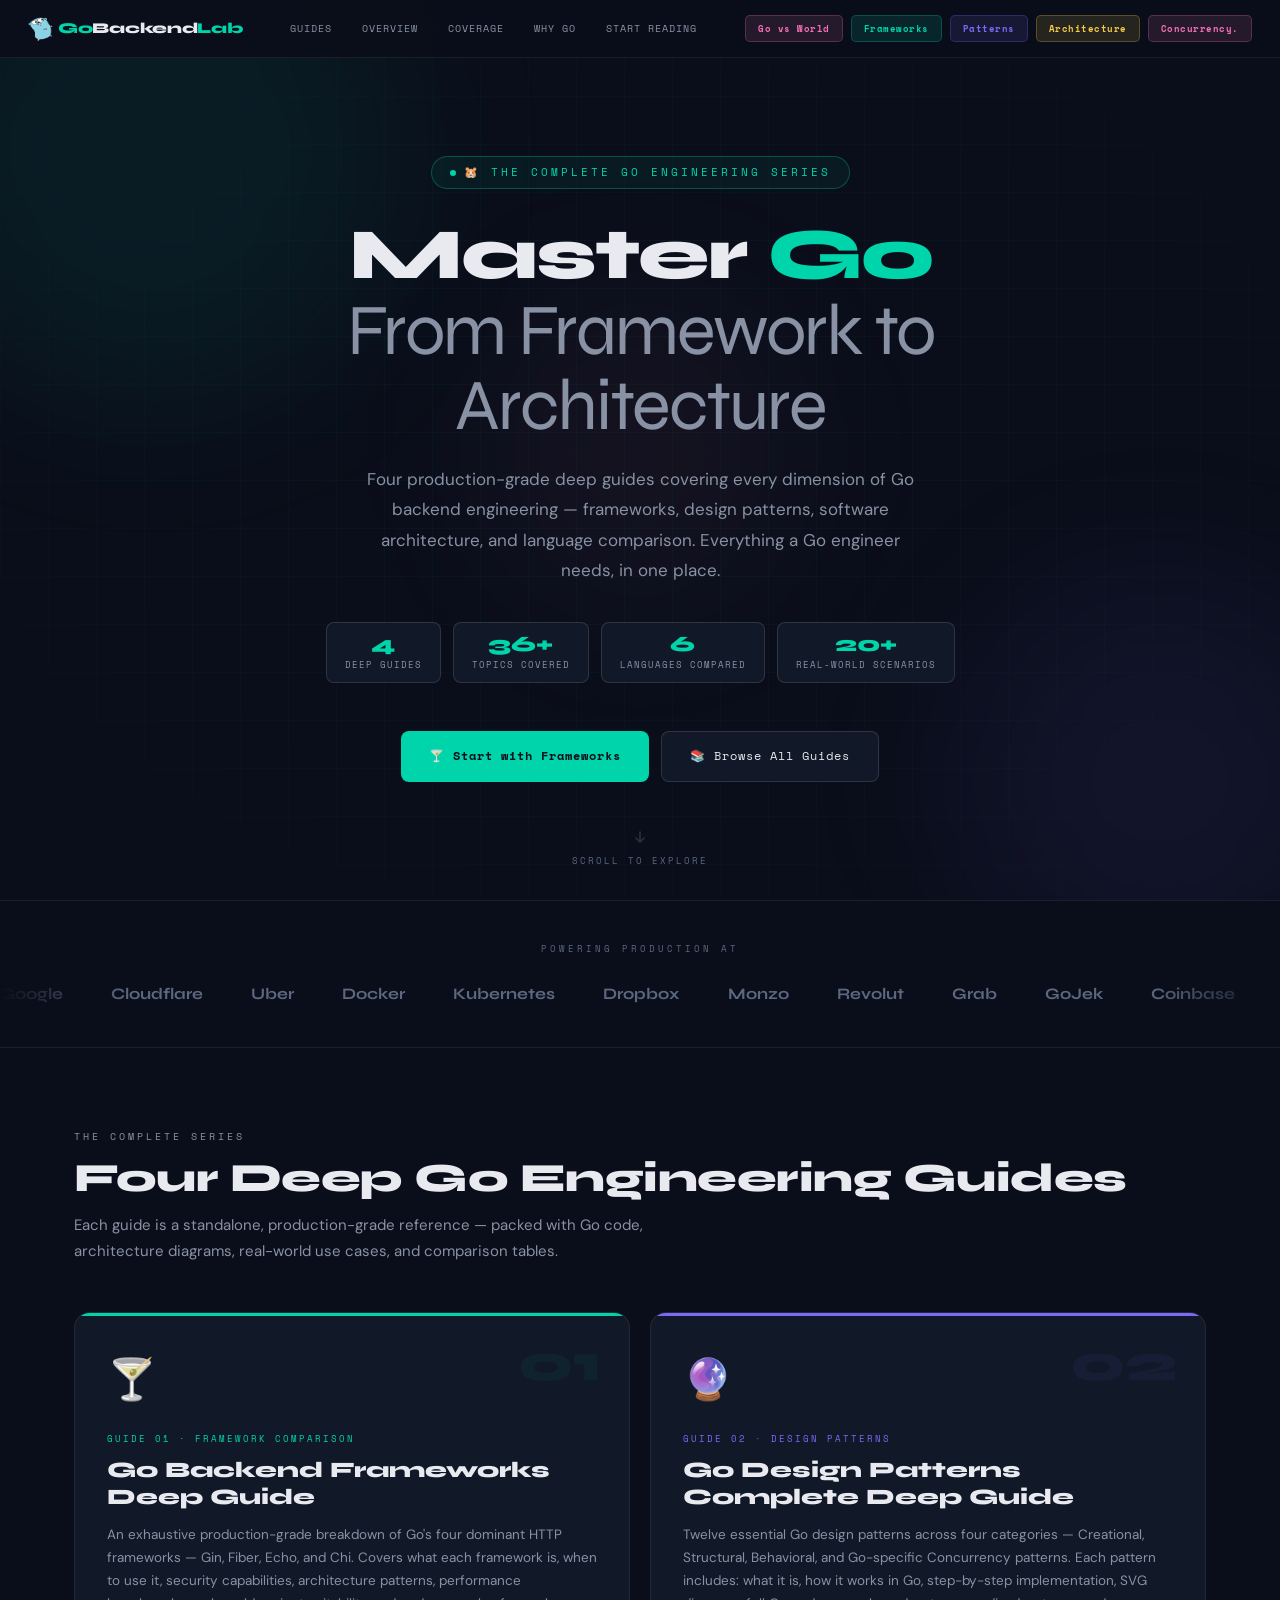
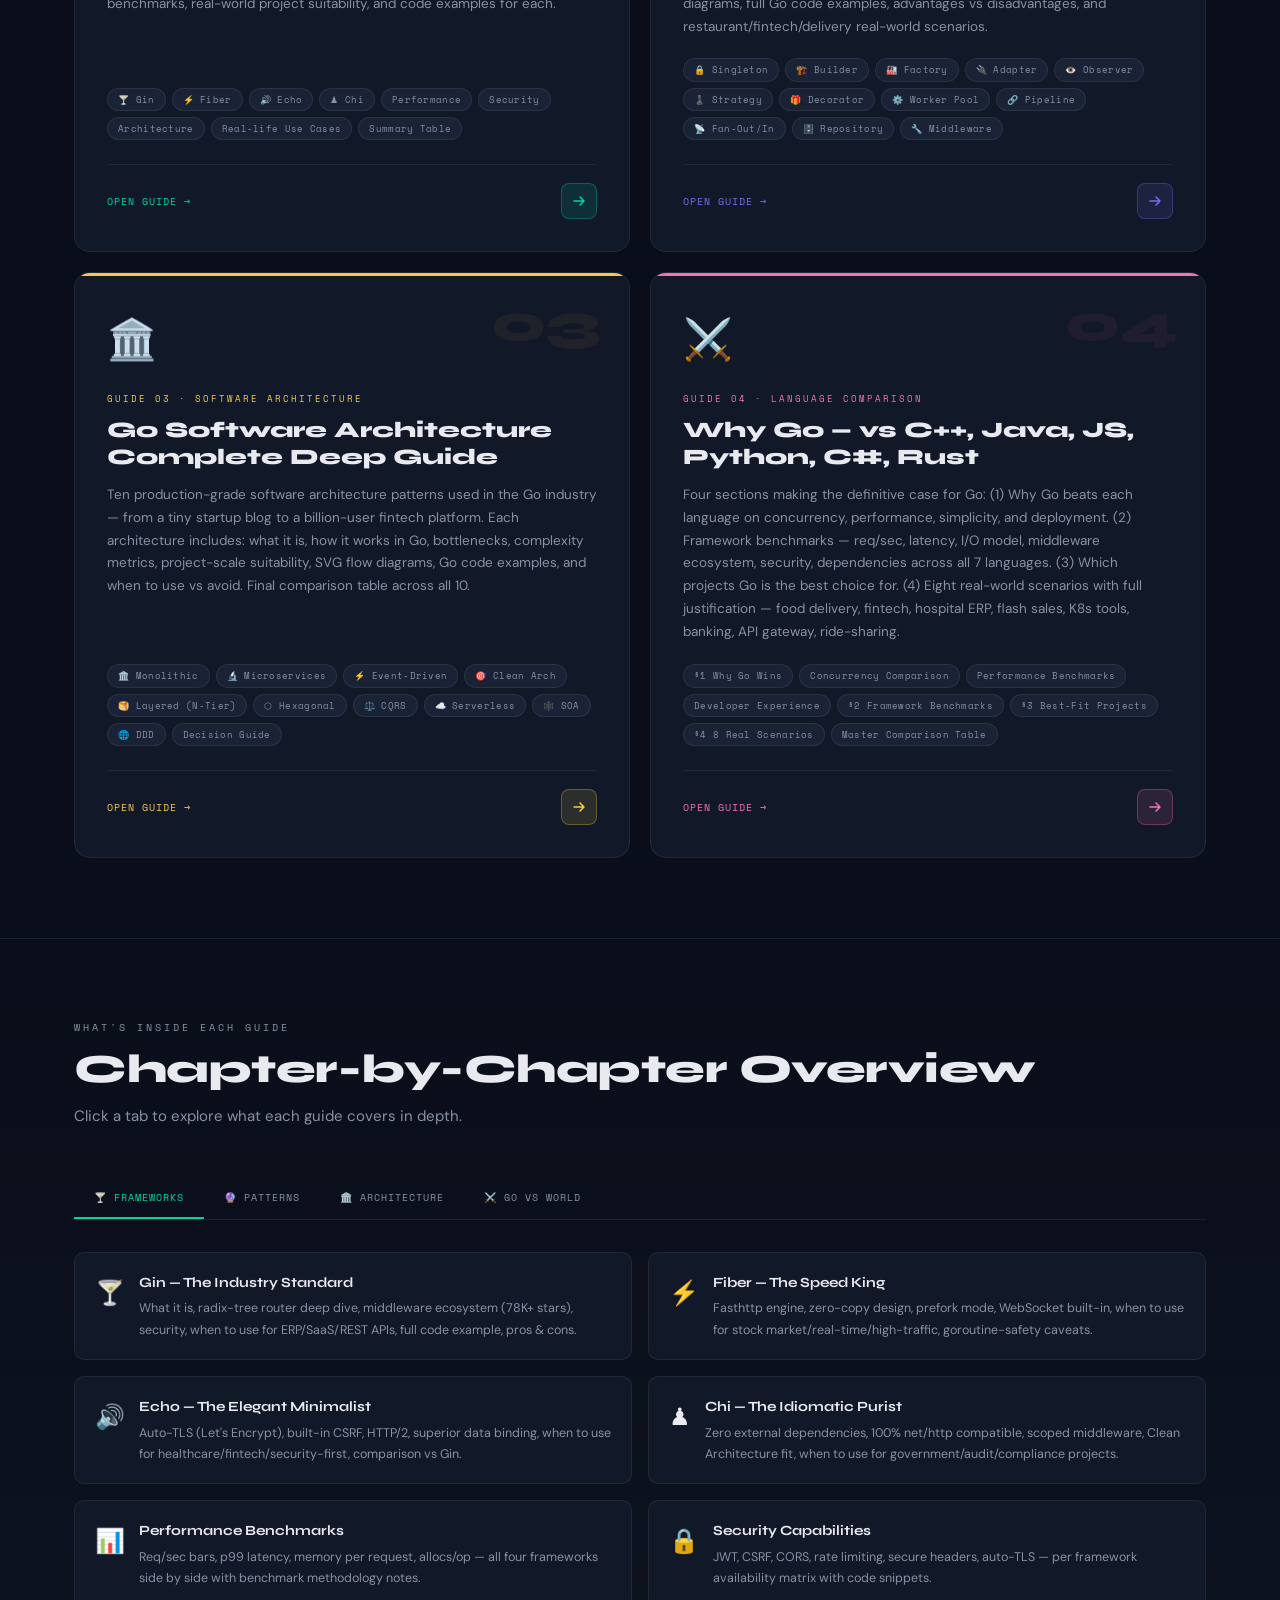
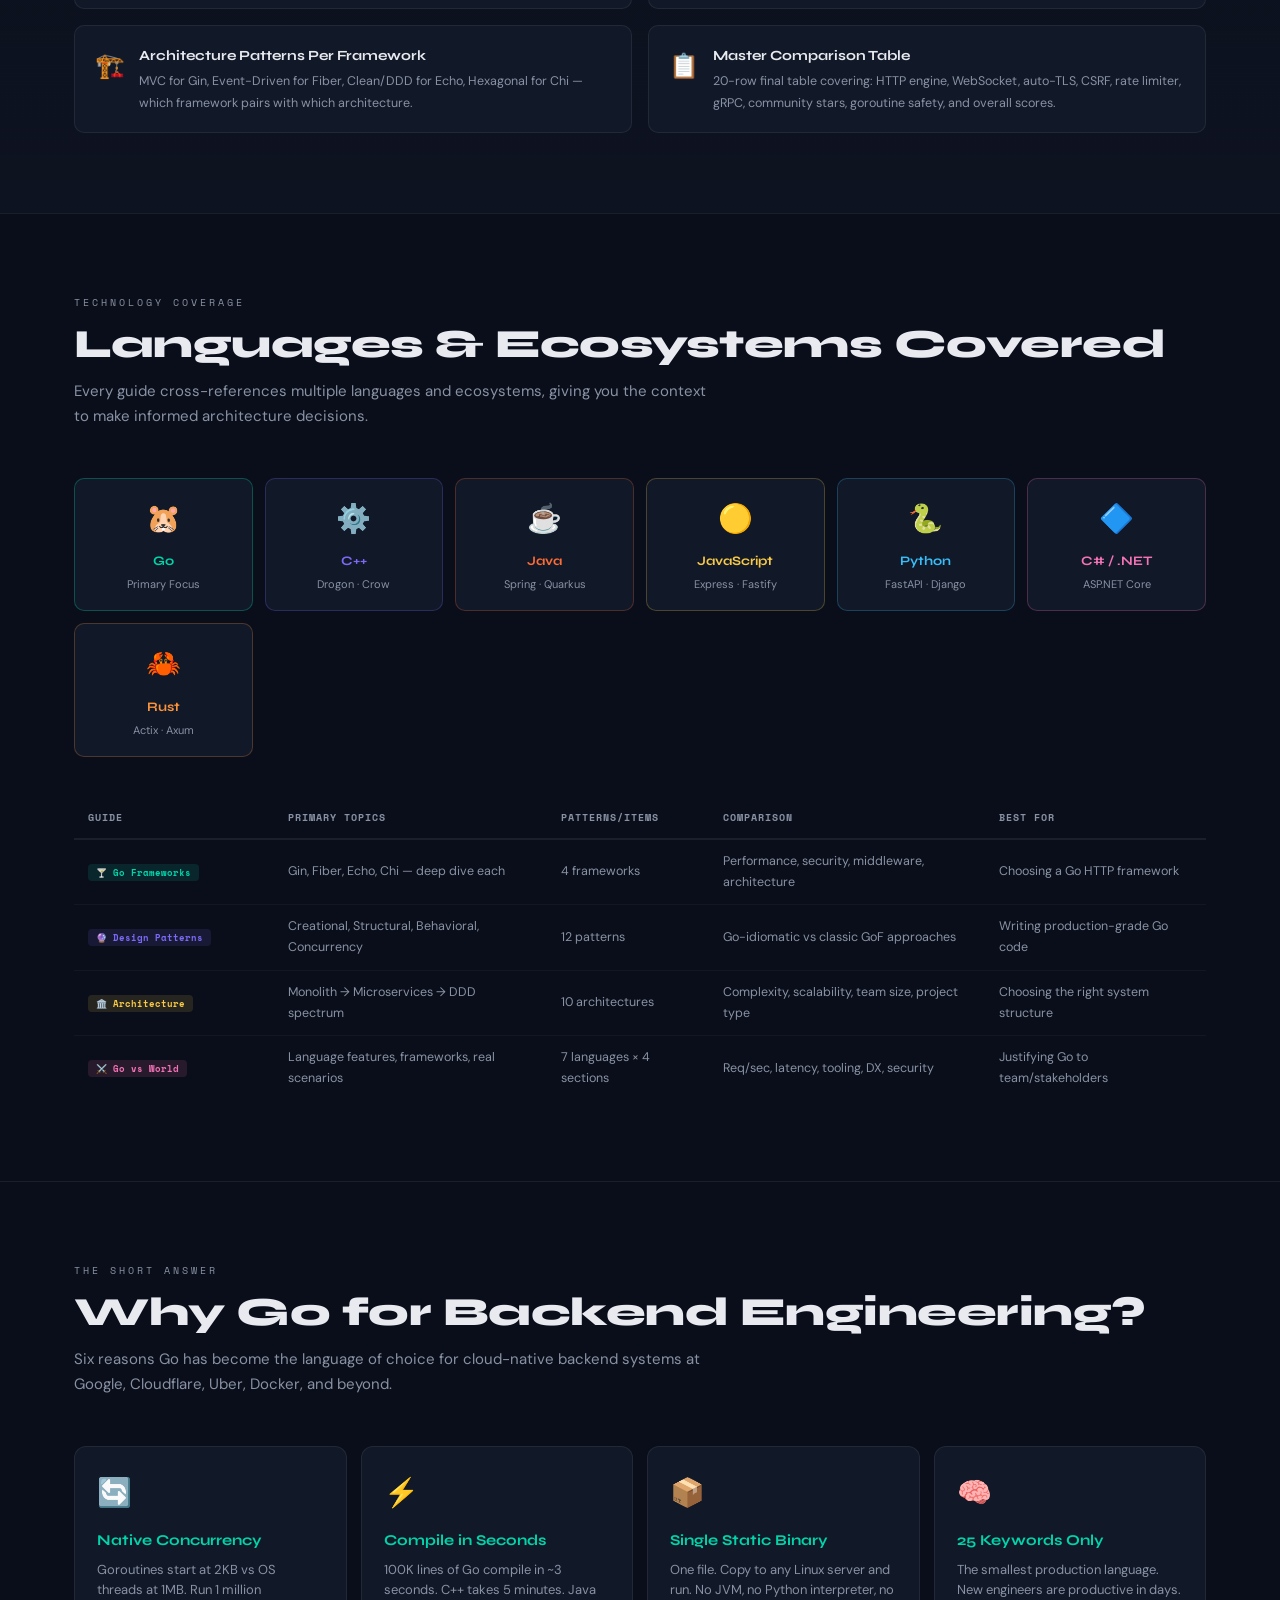
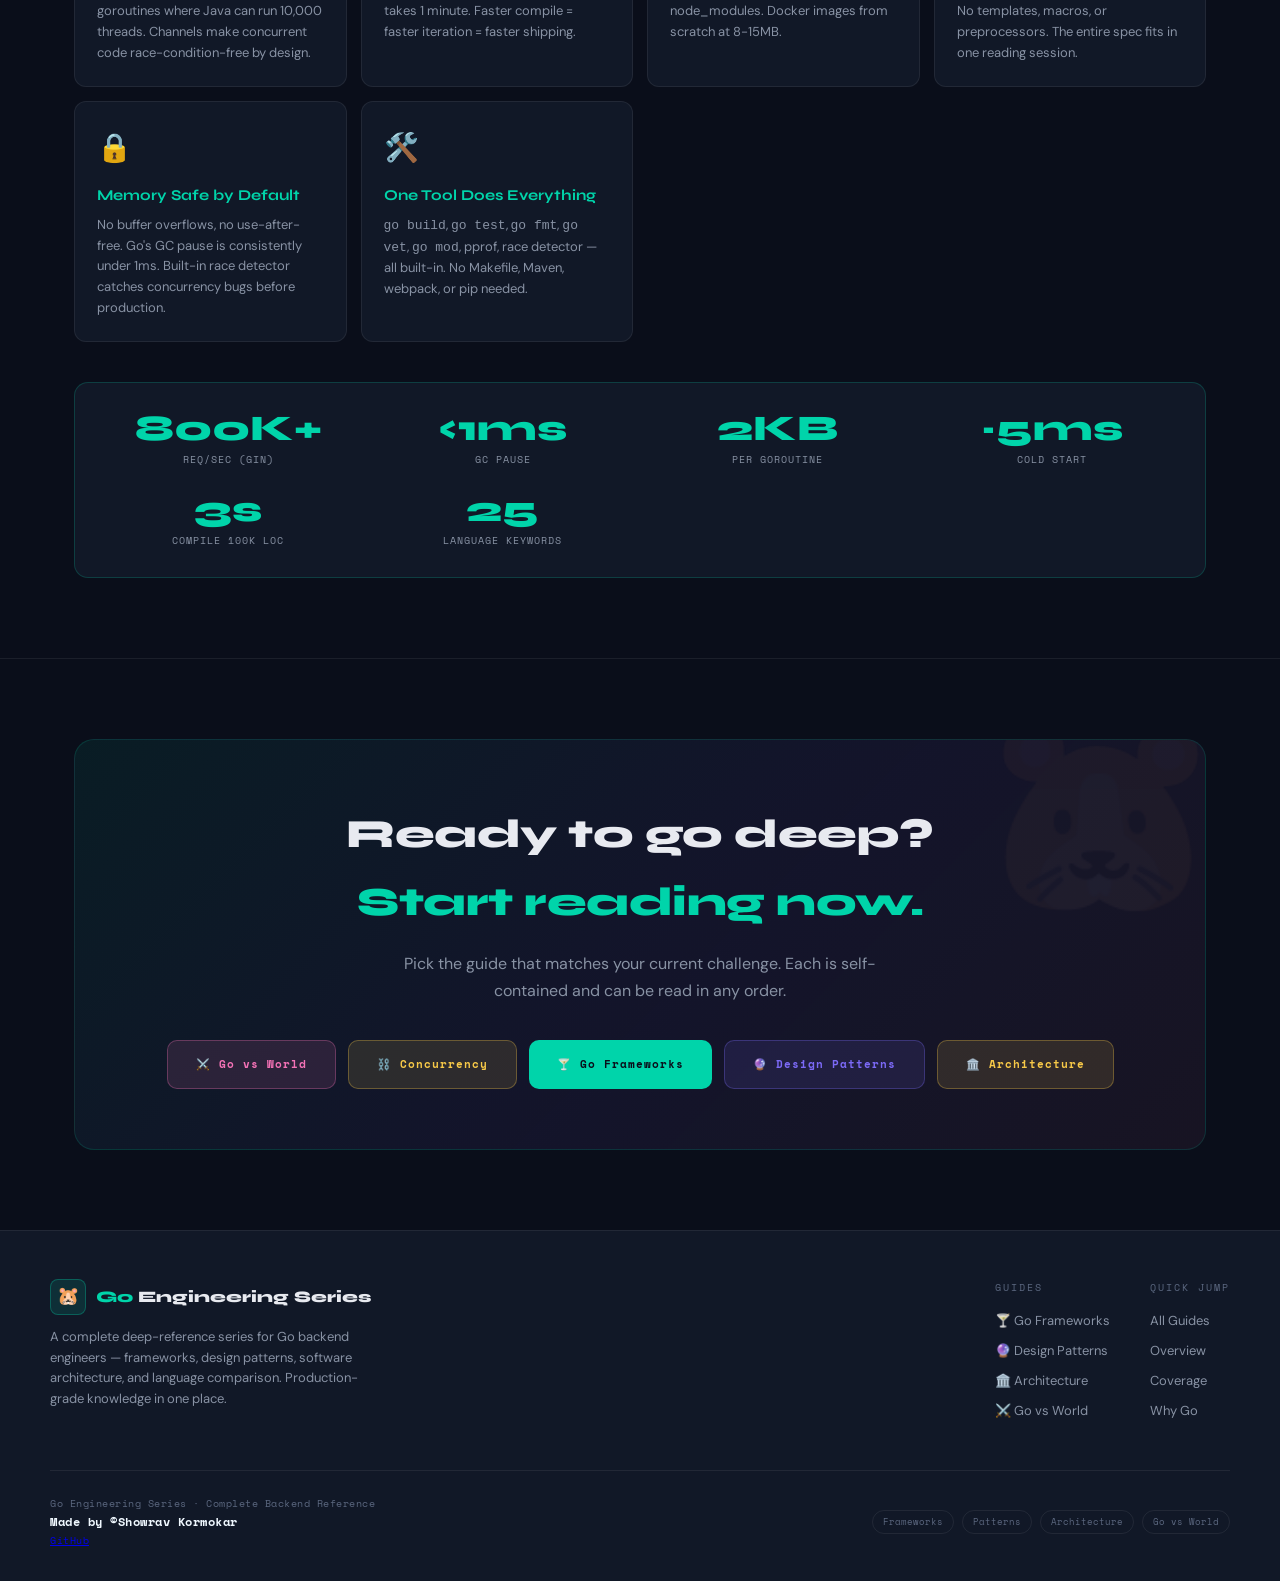
==== commit da4d85b6: "Add concurrency page" ====
--- a/index.html
+++ b/index.html
@@ -33,10 +33,11 @@
 
     <!-- Desktop guide pills -->
     <div class="nav-guides" aria-label="Quick links to guides">
+      <a href="go-wins.html" class="nav-guide-pill ngp-lang" target="_blank">Go vs World</a>
       <a href="go-frameworks.html" class="nav-guide-pill ngp-fw" target="_blank">Frameworks</a>
       <a href="design-pattern.html" class="nav-guide-pill ngp-pat" target="_blank">Patterns</a>
       <a href="go-arch.html" class="nav-guide-pill ngp-arch" target="_blank">Architecture</a>
-      <a href="go-wins.html" class="nav-guide-pill ngp-lang" target="_blank">Go vs World</a>
+      <a href="go-adv-con.html" class="nav-guide-pill ngp-lang" target="_blank">Concurrency.</a>
     </div>
 
     <!-- Hamburger -->
@@ -863,11 +864,12 @@
           <p class="cta-desc">Pick the guide that matches your current challenge. Each is self-contained and can be read
             in any order.</p>
           <div class="cta-buttons">
+            <a href="go-wins.html" class="cta-btn cta-btn-lang" target="_blank">⚔️ Go vs World</a>
+            <a href="go-adv-con.html" class="cta-btn cta-btn-arch" target="_blank">⛓️ Concurrency</a>
             <a href="go-frameworks.html" class="cta-btn cta-btn-fw" target="_blank">🍸 Go Frameworks</a>
             <a href="design-pattern.html" class="cta-btn cta-btn-pat" target="_blank">🔮 Design
               Patterns</a>
             <a href="go-arch.html" class="cta-btn cta-btn-arch" target="_blank">🏛️ Architecture</a>
-            <a href="go-wins.html" class="cta-btn cta-btn-lang" target="_blank">⚔️ Go vs World</a>
           </div>
         </div>
       </div>
